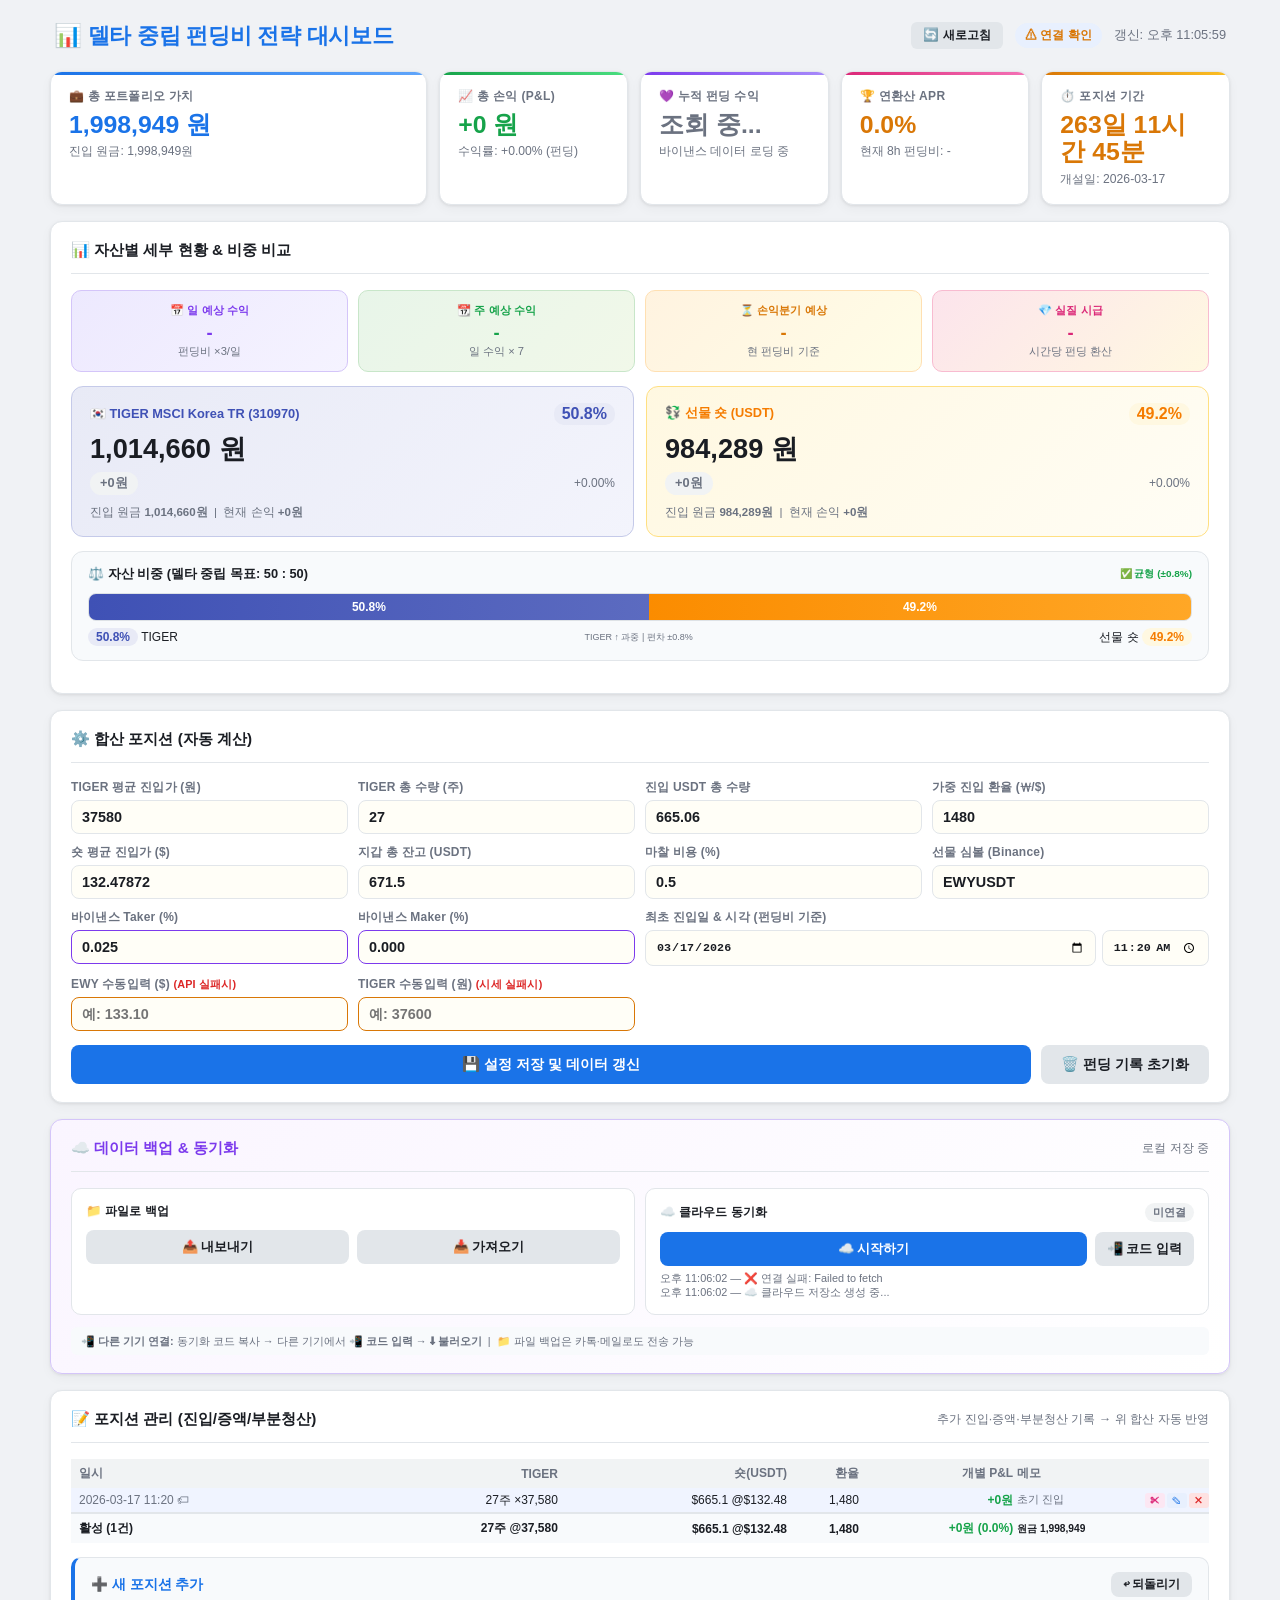
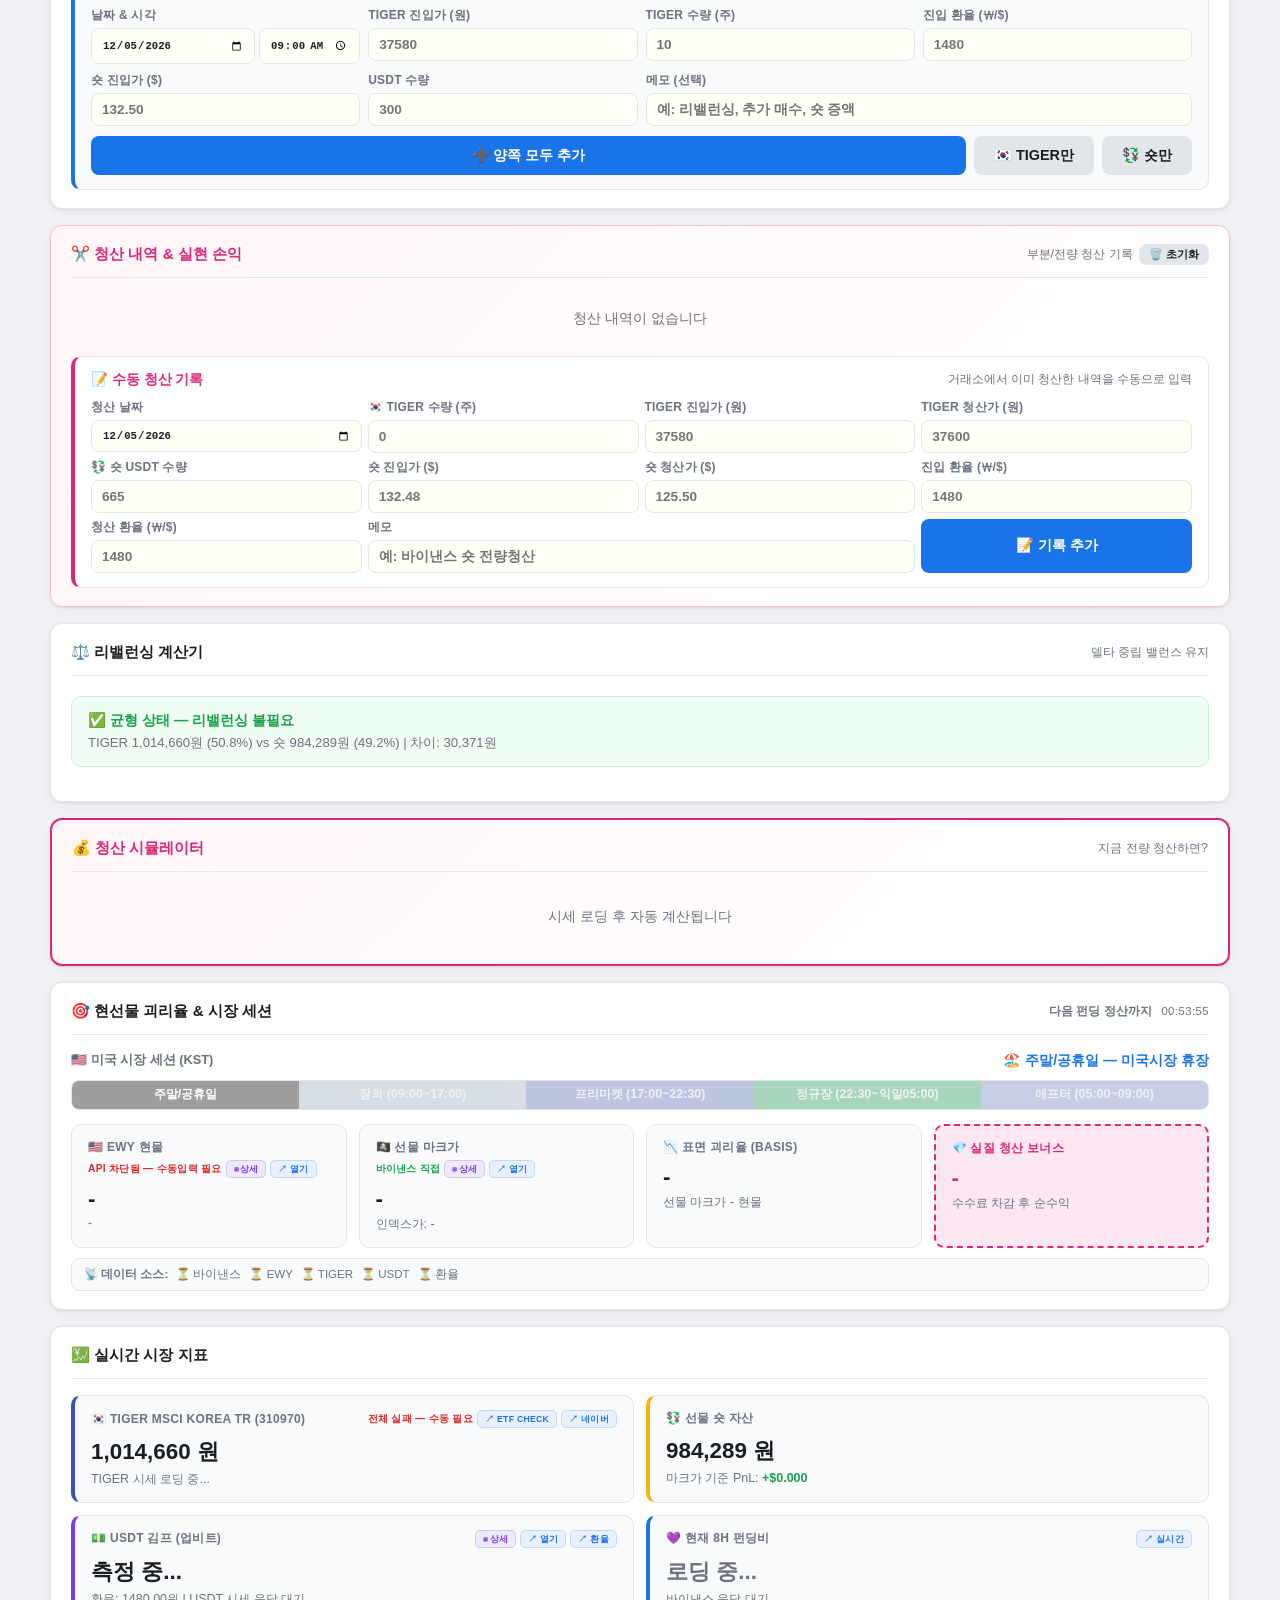
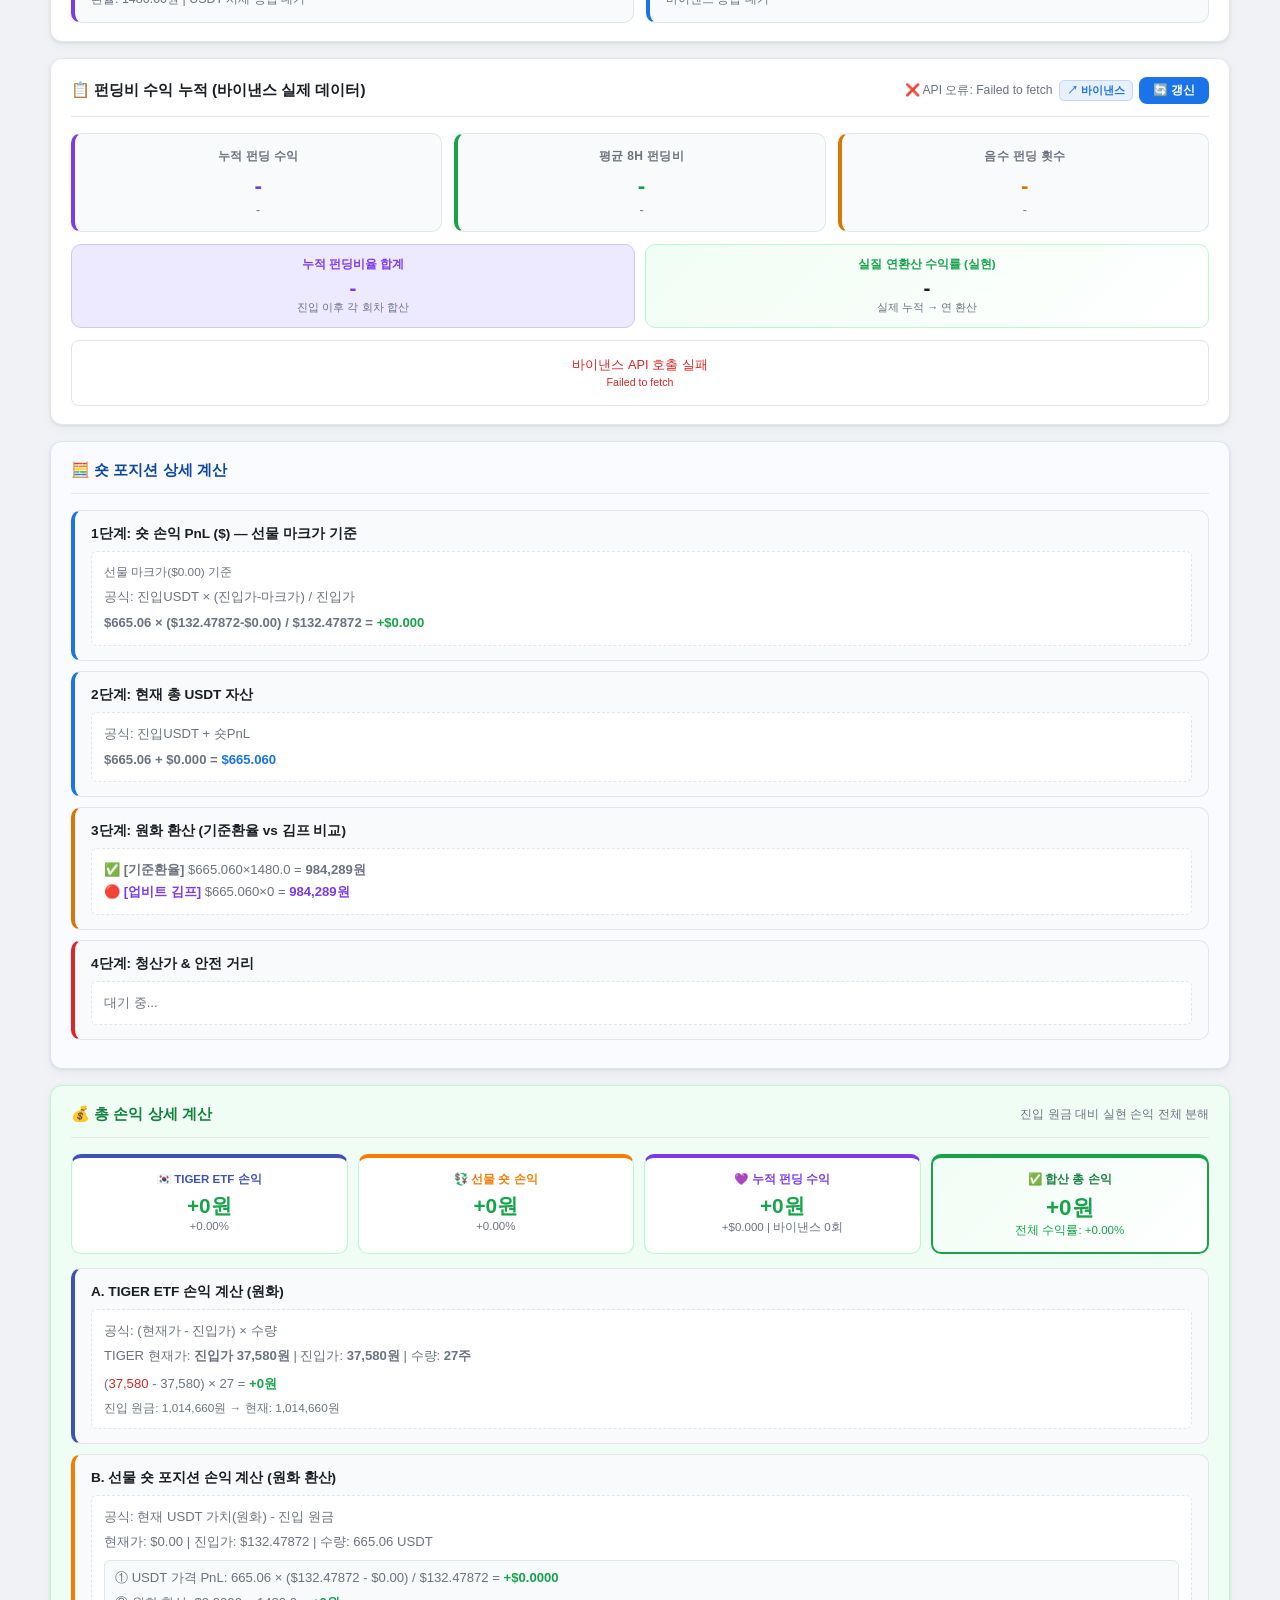
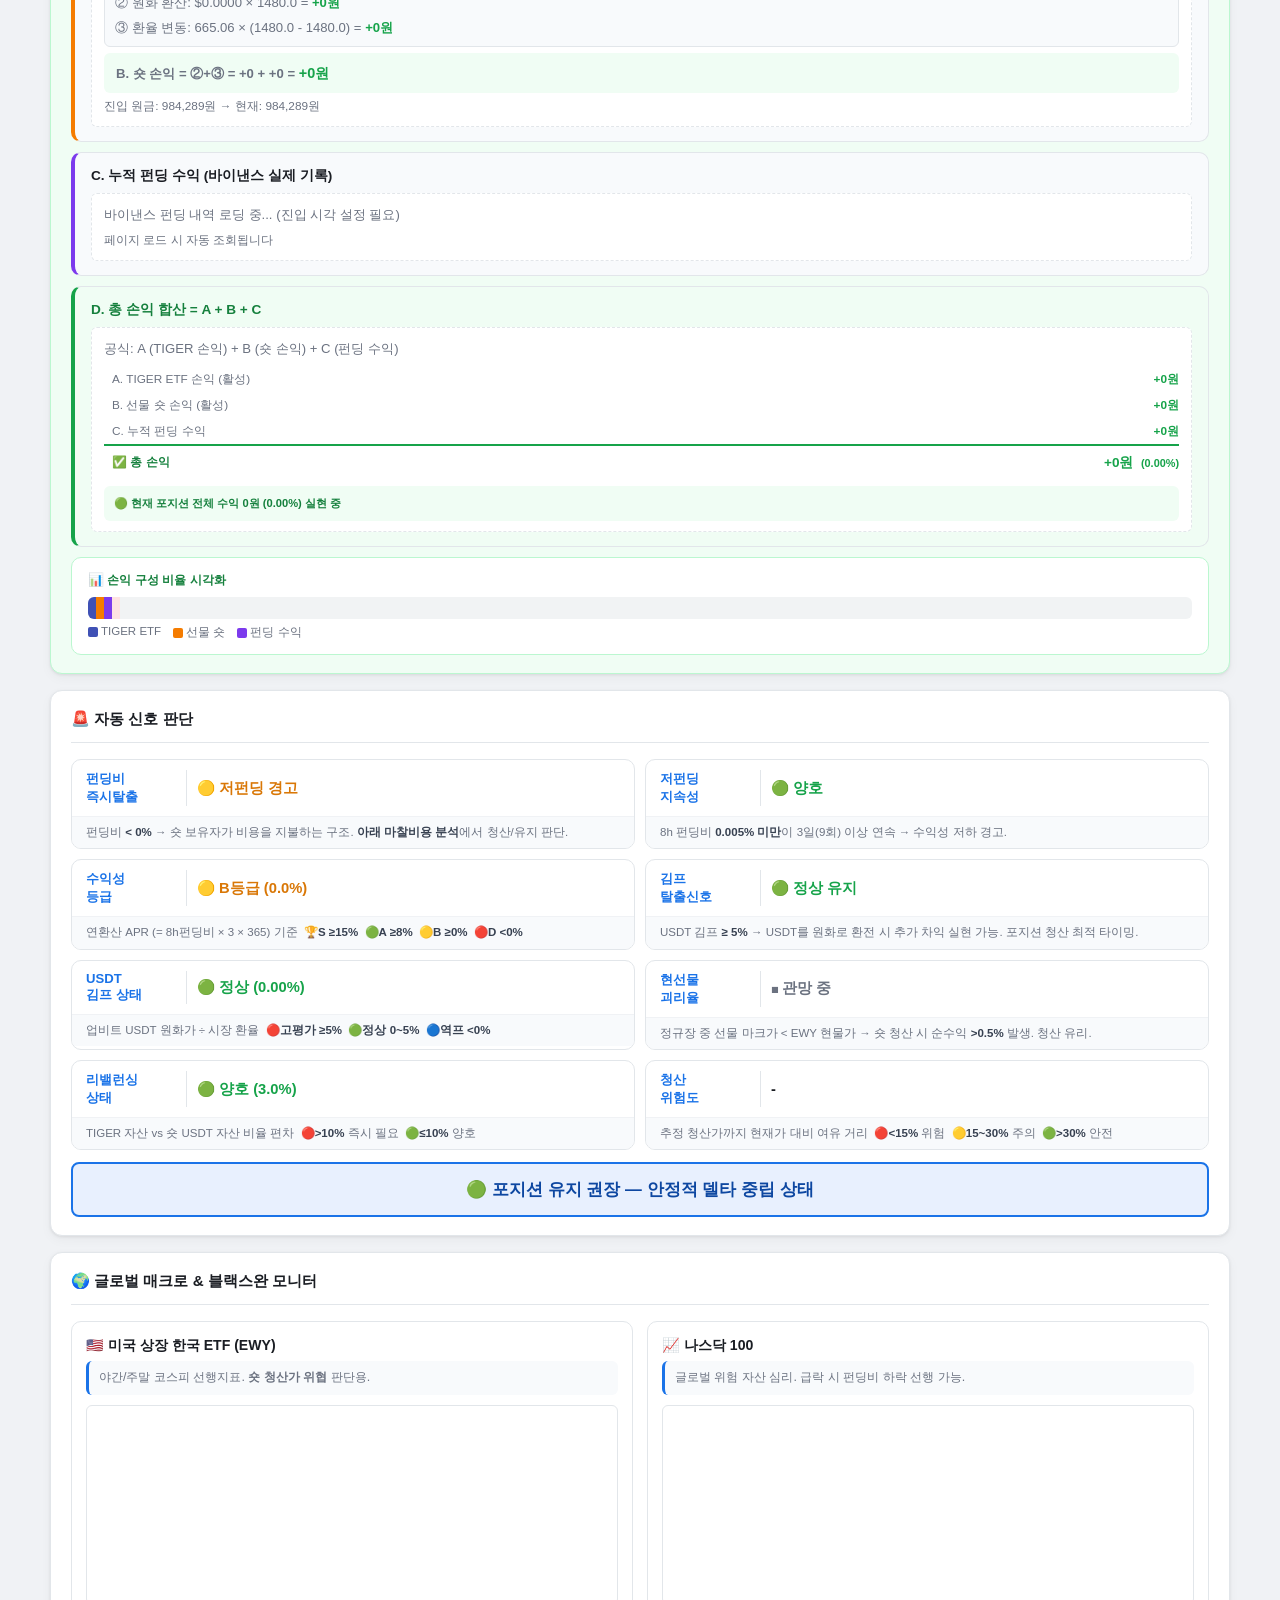
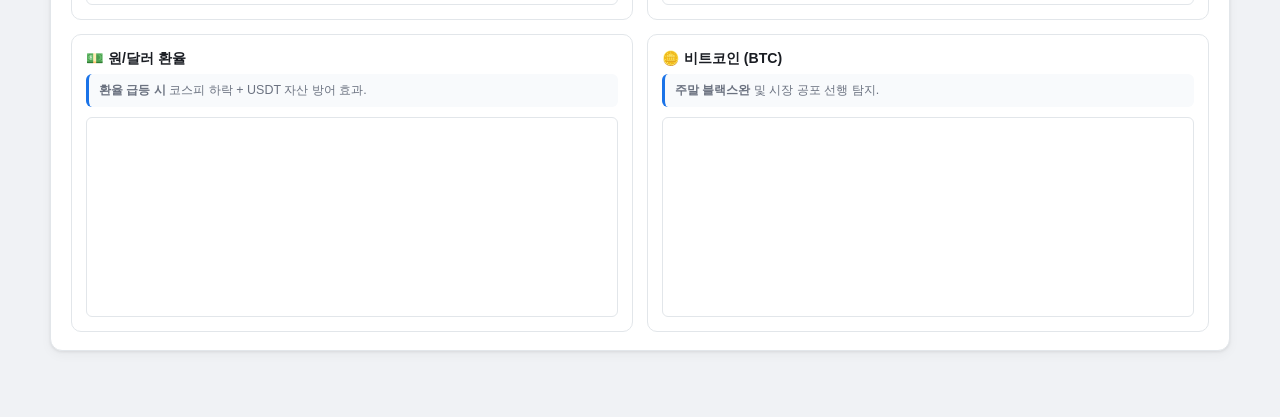
==== delta_dashboard_v38_5.html @ 164d88f0 "Add files via upload" ====
<!DOCTYPE html>
<html lang="ko">
<head>
    <meta charset="UTF-8">
    <meta name="viewport" content="width=device-width, initial-scale=1.0">
    <title>델타 중립 펀딩비 전략 대시보드 v38</title>
    <style>
        :root {
            --bg: #f0f2f5;
            --card: #ffffff;
            --border: #e2e6ea;
            --text: #1a1d23;
            --sub: #6b7280;
            --blue: #1a73e8;
            --blue-light: #e8f0fe;
            --green: #16a34a;
            --green-light: #dcfce7;
            --red: #dc2626;
            --red-light: #fee2e2;
            --amber: #d97706;
            --amber-light: #fef3c7;
            --purple: #7c3aed;
            --purple-light: #ede9fe;
            --pink: #db2777;
            --pink-light: #fce7f3;
            --shadow: 0 1px 3px rgba(0,0,0,0.08), 0 4px 12px rgba(0,0,0,0.04);
            --radius: 12px;
        }
        * { box-sizing: border-box; margin: 0; padding: 0; }
        body { font-family: 'Malgun Gothic','Apple SD Gothic Neo',-apple-system,sans-serif; background:var(--bg); color:var(--text); min-height:100vh; padding:20px; }
        .container { max-width:1180px; margin:0 auto; }

        .header { display:flex; align-items:center; justify-content:space-between; margin-bottom:20px; padding:0 4px; }
        .header h1 { font-size:1.4em; font-weight:800; color:var(--blue); letter-spacing:-0.3px; }
        .header-meta { display:flex; align-items:center; gap:12px; }
        .badge { font-size:0.78em; font-weight:700; padding:4px 10px; border-radius:20px; background:var(--blue-light); color:var(--blue); }
        .badge.live { background:var(--green-light); color:var(--green); animation:pulse 2s infinite; }
        @keyframes pulse { 0%,100%{opacity:1}50%{opacity:0.6} }
        #last_update { font-size:0.8em; color:var(--sub); }

        .section { background:var(--card); border-radius:var(--radius); box-shadow:var(--shadow); border:1px solid var(--border); padding:18px 20px; margin-bottom:16px; }
        .section-title { font-size:0.95em; font-weight:700; color:var(--text); border-bottom:1px solid var(--border); padding-bottom:12px; margin-bottom:16px; display:flex; justify-content:space-between; align-items:center; }
        .section-title span { color:var(--sub); font-weight:400; font-size:0.9em; }

        .g2 { display:grid; grid-template-columns:1fr 1fr; gap:12px; }
        .g3 { display:grid; grid-template-columns:1fr 1fr 1fr; gap:12px; }
        .g4 { display:grid; grid-template-columns:repeat(4,1fr); gap:12px; }

        /* 포트폴리오 요약 */
        .summary-bar { display:grid; grid-template-columns:2fr 1fr 1fr 1fr 1fr; gap:12px; margin-bottom:16px; }
        .sum-card { background:var(--card); border:1px solid var(--border); border-radius:var(--radius); padding:16px 18px; box-shadow:var(--shadow); position:relative; overflow:hidden; }
        .sum-card::before { content:''; position:absolute; top:0; left:0; right:0; height:3px; }
        .sum-card.total::before { background:linear-gradient(90deg,var(--blue),#60a5fa); }
        .sum-card.pnl-pos::before { background:linear-gradient(90deg,var(--green),#4ade80); }
        .sum-card.pnl-neg::before { background:linear-gradient(90deg,var(--red),#f87171); }
        .sum-card.fund::before { background:linear-gradient(90deg,var(--purple),#a78bfa); }
        .sum-card.apr::before { background:linear-gradient(90deg,var(--pink),#f472b6); }
        .sum-card.dur::before { background:linear-gradient(90deg,var(--amber),#fbbf24); }
        .sum-label { font-size:0.75em; color:var(--sub); font-weight:600; margin-bottom:6px; text-transform:uppercase; letter-spacing:0.3px; }
        .sum-value { font-size:1.55em; font-weight:800; line-height:1.1; }
        .sum-sub { font-size:0.76em; color:var(--sub); margin-top:5px; }

        /* 자산 비교 섹션 */
        .asset-compare-grid { display:grid; grid-template-columns:1fr 1fr; gap:12px; margin-bottom:14px; }
        .asset-card {
            border-radius:12px; padding:16px 18px; border:1px solid var(--border);
            display:flex; flex-direction:column; gap:10px;
        }
        .asset-card.tiger { background:linear-gradient(135deg,#e8eaf6 0%,#f3f4fc 100%); border-color:#c5cae9; }
        .asset-card.short { background:linear-gradient(135deg,#fff8e1 0%,#fffdf5 100%); border-color:#ffe082; }
        .asset-card-header { display:flex; align-items:center; justify-content:space-between; }
        .asset-card-title { font-size:0.8em; font-weight:800; }
        .asset-card-title.tiger { color:#3f51b5; }
        .asset-card-title.short { color:#f57c00; }
        .asset-card-value { font-size:1.7em; font-weight:900; color:var(--text); line-height:1; }
        .asset-pnl-row { display:flex; align-items:center; justify-content:space-between; gap:8px; }
        .asset-pnl-chip {
            font-size:0.8em; font-weight:700; padding:3px 10px; border-radius:20px; white-space:nowrap;
        }
        .asset-pnl-chip.pos { background:var(--green-light); color:var(--green); }
        .asset-pnl-chip.neg { background:var(--red-light);   color:var(--red); }
        .asset-pnl-chip.neu { background:#f1f3f4; color:var(--sub); }
        .asset-entry-row { font-size:0.72em; color:var(--sub); }
        .asset-entry-row span { font-weight:600; color:#6b7280; }

        /* 비중 바 */
        .weight-bar-wrap { margin-bottom:14px; background:#f8fafc; border-radius:12px; padding:14px 16px; border:1px solid var(--border); }
        .weight-bar-title { font-size:0.8em; font-weight:700; color:var(--text); margin-bottom:10px; display:flex; justify-content:space-between; align-items:center; }
        .weight-bar {
            height:28px; border-radius:8px; overflow:hidden; display:flex;
            background:#e9ecef; border:1px solid #dee2e6; margin-bottom:8px;
        }
        .weight-bar-tiger {
            background:linear-gradient(90deg,#3f51b5,#5c6bc0);
            display:flex; align-items:center; justify-content:center;
            font-size:0.75em; font-weight:800; color:#fff;
            transition:width 0.7s cubic-bezier(.4,0,.2,1);
            min-width:0; overflow:hidden; white-space:nowrap; padding:0 6px;
        }
        .weight-bar-short {
            background:linear-gradient(90deg,#fb8c00,#ffa726);
            display:flex; align-items:center; justify-content:center;
            font-size:0.75em; font-weight:800; color:#fff;
            transition:width 0.7s cubic-bezier(.4,0,.2,1);
            min-width:0; overflow:hidden; white-space:nowrap; padding:0 6px;
        }
        .weight-info-row { display:flex; justify-content:space-between; align-items:center; font-size:0.75em; }
        .weight-chip { font-weight:700; padding:2px 8px; border-radius:10px; }
        .weight-chip.tiger { background:#e8eaf6; color:#3f51b5; }
        .weight-chip.short { background:#fff8e1; color:#f57c00; }
        .weight-status { font-size:0.78em; font-weight:700; }
        @media(max-width:900px){ .asset-compare-grid{grid-template-columns:1fr;} }

        /* 입력 */
        .input-grid { display:grid; grid-template-columns:repeat(4,1fr); gap:10px; }
        .ig { display:flex; flex-direction:column; gap:4px; }
        .ig label { font-size:0.75em; color:var(--sub); font-weight:600; letter-spacing:0.2px; }
        .ig input { padding:8px 10px; border:1.5px solid var(--border); border-radius:8px; font-size:0.9em; font-weight:600; background:#fffef7; transition:border-color 0.15s; color:var(--text); }
        .ig input:focus { outline:none; border-color:var(--blue); background:#fff; }
        .btn-row { grid-column:span 4; display:flex; gap:10px; margin-top:4px; }
        .btn { padding:10px 20px; border:none; border-radius:8px; font-size:0.9em; font-weight:700; cursor:pointer; transition:0.15s; display:flex; align-items:center; gap:6px; }
        .btn-primary { background:var(--blue); color:#fff; flex:1; justify-content:center; }
        .btn-primary:hover { background:#1557b0; }
        .btn-secondary { background:var(--border); color:var(--text); }
        .btn-secondary:hover { background:#d1d5db; }

        /* 데이터 카드 */
        .data-card { background:#f8fafc; border:1px solid var(--border); border-radius:10px; padding:14px 16px; }
        .dc-label { font-size:0.75em; color:var(--sub); font-weight:700; text-transform:uppercase; letter-spacing:0.3px; display:flex; align-items:center; justify-content:space-between; margin-bottom:8px; }
        .dc-value { font-size:1.4em; font-weight:800; color:var(--text); }
        .dc-sub { font-size:0.78em; color:var(--sub); margin-top:4px; }
        .api-ok { font-size:0.85em; color:var(--green); font-weight:600; }
        .api-err { font-size:0.85em; color:var(--red); font-weight:600; }

        /* 세션바 */
        .session-bar { display:flex; height:30px; border-radius:8px; overflow:hidden; background:#e9ecef; border:1px solid var(--border); margin-bottom:14px; }
        .sb { flex:1; display:flex; justify-content:center; align-items:center; font-size:0.78em; font-weight:700; color:#fff; opacity:0.3; transition:0.3s; }
        .sb.active { opacity:1; }
        .sb.closed { background:#9e9e9e; }   /* 주말/공휴일 */
        .sb.offhours { background:#b0bec5; }  /* 장외 (평일 09~17시) */
        .sb.pre { background:#5c6bc0; }        /* 프리마켓 */
        .sb.reg { background:#16a34a; }        /* 정규장 */
        .sb.after { background:#7986cb; }      /* 애프터 */

        /* 계산 패널 */
        .calc-panel { background:#f8fafc; border:1px solid var(--border); border-radius:10px; padding:14px 16px; margin-bottom:10px; border-left:4px solid var(--blue); }
        .calc-panel.warn { border-left-color:var(--amber); }
        .calc-panel.danger { border-left-color:var(--red); }
        .calc-title { font-size:0.85em; font-weight:700; color:var(--text); margin-bottom:8px; }
        .calc-body { font-size:0.82em; color:var(--sub); background:#fff; padding:10px 12px; border-radius:6px; border:1px dashed var(--border); line-height:1.7; }

        /* 펀딩 로그 */
        .fund-log-wrap { max-height:160px; overflow-y:auto; }
        .fund-log-item { display:flex; justify-content:space-between; align-items:center; padding:7px 12px; border-bottom:1px solid #f1f3f4; font-size:0.82em; }
        .fund-log-item:last-child { border-bottom:none; }
        .fund-log-item .time { color:var(--sub); }

        /* 카운트다운 */
        .countdown { display:flex; align-items:center; gap:6px; font-size:0.82em; color:var(--sub); }
        .cd-time { font-size:1em; font-weight:800; color:var(--purple); font-variant-numeric:tabular-nums; letter-spacing:0.5px; }

        /* 신호 판단 카드 */
        .signal-grid { display:grid; grid-template-columns:repeat(2,1fr); gap:10px; }
        .sig-card {
            border:1px solid var(--border); border-radius:10px;
            background:#fff; overflow:hidden;
            display:flex; flex-direction:column;
        }
        .sig-card-top {
            display:flex; align-items:center;
            padding:10px 14px; gap:10px;
            border-bottom:1px solid #f0f2f5;
        }
        .sig-name {
            font-size:0.82em; font-weight:800; color:var(--blue);
            min-width:90px; max-width:90px;
        }
        .sig-divider {
            width:1px; background:var(--border); align-self:stretch; flex-shrink:0;
        }
        .sig-value {
            font-size:0.92em; font-weight:800; flex:1; color:var(--text);
        }
        .sig-card-desc {
            padding:7px 14px;
            font-size:0.72em; color:#6b7280; line-height:1.5;
            background:#f8fafc;
        }
        .sig-card-desc strong { color:#374151; }
        /* 기존 sig-item 유지 (하위 호환) */
        .sig-item { display:flex; align-items:center; border:1px solid var(--border); border-radius:8px; background:#fff; overflow:hidden; }
        .sig-label { font-size:0.78em; font-weight:700; color:var(--blue); width:120px; min-width:120px; padding:10px; background:var(--blue-light); border-right:1px solid var(--border); text-align:center; }
        .sig-label-v2 { min-width:130px; max-width:130px; padding:10px 12px; background:var(--blue-light); border-right:1px solid var(--border); display:flex; flex-direction:column; justify-content:center; gap:4px; }
        .sig-desc { font-size:0.68em; color:#4b5563; line-height:1.4; }
        .signal-box { text-align:center; padding:14px; border-radius:8px; font-size:1.05em; font-weight:800; margin-top:12px; border:2px solid transparent; }
        @media(max-width:900px){ .signal-grid{grid-template-columns:1fr;} }

        /* TV */
        .tv-grid { display:grid; grid-template-columns:repeat(2,1fr); gap:14px; }
        .tv-card { background:var(--card); border:1px solid var(--border); padding:14px; border-radius:10px; }
        .tv-card-title { font-size:0.88em; font-weight:700; margin-bottom:6px; }
        .tv-card-desc { font-size:0.78em; color:var(--sub); margin-bottom:10px; padding:8px 10px; background:#f8fafc; border-radius:6px; border-left:3px solid var(--blue); line-height:1.4; }
        .tv-wrap { height:200px; border-radius:6px; overflow:hidden; border:1px solid var(--border); }

        .fix-badge { font-size:0.7em; background:var(--amber-light); color:var(--amber); padding:2px 6px; border-radius:4px; font-weight:700; margin-left:6px; }
        .new-badge { font-size:0.7em; background:var(--green-light); color:var(--green); padding:2px 6px; border-radius:4px; font-weight:700; margin-left:6px; }

        /* 외부 링크 버튼 */
        .ext-link {
            display:inline-flex; align-items:center; gap:3px;
            font-size:0.72em; font-weight:700; padding:2px 7px;
            border-radius:5px; text-decoration:none; cursor:pointer;
            transition:all 0.15s; border:1px solid transparent;
            vertical-align:middle; line-height:1.4;
        }
        .ext-link.newtab {
            background:var(--blue-light); color:var(--blue); border-color:#c2d8fa;
        }
        .ext-link.newtab:hover { background:var(--blue); color:#fff; }
        .ext-link.popup {
            background:var(--purple-light); color:var(--purple); border-color:#d4c5f9;
        }
        .ext-link.popup:hover { background:var(--purple); color:#fff; }

        /* 팝업 모달 오버레이 */
        .modal-overlay {
            display:none; position:fixed; inset:0; z-index:9999;
            background:rgba(0,0,0,0.55); backdrop-filter:blur(3px);
            justify-content:center; align-items:center;
        }
        .modal-overlay.open { display:flex; }
        .modal-box {
            background:var(--card); border-radius:16px;
            box-shadow:0 20px 60px rgba(0,0,0,0.3);
            width:92vw; max-width:1100px; height:82vh;
            display:flex; flex-direction:column; overflow:hidden;
            animation:modalIn 0.2s ease;
        }
        @keyframes modalIn { from{opacity:0;transform:scale(0.95)} to{opacity:1;transform:scale(1)} }
        .modal-header {
            display:flex; align-items:center; justify-content:space-between;
            padding:14px 18px; border-bottom:1px solid var(--border);
            background:#f8fafc;
        }
        .modal-title { font-size:0.95em; font-weight:700; color:var(--text); display:flex; align-items:center; gap:8px; }
        .modal-actions { display:flex; gap:8px; align-items:center; }
        .modal-open-btn {
            font-size:0.8em; font-weight:700; padding:5px 12px;
            border-radius:7px; background:var(--blue); color:#fff;
            border:none; cursor:pointer; text-decoration:none;
            display:inline-flex; align-items:center; gap:4px;
        }
        .modal-open-btn:hover { background:#1557b0; }
        .modal-close {
            width:30px; height:30px; border-radius:8px;
            background:var(--red-light); color:var(--red);
            border:none; cursor:pointer; font-size:1.1em; font-weight:700;
            display:flex; align-items:center; justify-content:center;
        }
        .modal-close:hover { background:var(--red); color:#fff; }
        .modal-iframe { flex:1; border:none; width:100%; }
        .modal-fallback {
            flex:1; display:flex; flex-direction:column;
            align-items:center; justify-content:center; gap:14px;
            background:#f8fafc; padding:30px; text-align:center;
        }
        .modal-fallback p { color:var(--sub); font-size:0.9em; }

        @media(max-width:900px){
            .summary-bar{grid-template-columns:repeat(2,1fr);}
            .g4{grid-template-columns:repeat(2,1fr);}
            .input-grid{grid-template-columns:repeat(2,1fr);}
            .btn-row{grid-column:span 2;}
            .tv-grid{grid-template-columns:1fr;}
        }
    </style>
</head>
<body>
<div class="container">

    <div class="header">
        <h1>📊 델타 중립 펀딩비 전략 대시보드</h1>
        <div class="header-meta">
            <button class="btn btn-secondary" onclick="fetchData();fetchFundingHistory();" style="padding:5px 12px;font-size:0.78em;border-radius:6px;">🔄 새로고침</button>
            <span id="live_badge" class="badge">대기 중</span>
            <span id="last_update">-</span>
        </div>
    </div>

    <!-- 포트폴리오 총 요약 -->
    <div class="summary-bar">
        <div class="sum-card total">
            <div class="sum-label">💼 총 포트폴리오 가치</div>
            <div class="sum-value" id="sv_total" style="color:var(--blue)">-</div>
            <div class="sum-sub" id="ss_total">진입 원금 대비 계산 중...</div>
        </div>
        <div class="sum-card" id="sc_pnl">
            <div class="sum-label">📈 총 손익 (P&L)</div>
            <div class="sum-value" id="sv_pnl">-</div>
            <div class="sum-sub" id="ss_pnl">진입가 대비</div>
        </div>
        <div class="sum-card fund">
            <div class="sum-label">💜 누적 펀딩 수익</div>
            <div class="sum-value" id="sv_fund_cum" style="color:var(--purple)">-</div>
            <div class="sum-sub" id="ss_fund_cum">이번 포지션 합계</div>
        </div>
        <div class="sum-card apr">
            <div class="sum-label">🏆 연환산 APR</div>
            <div class="sum-value" id="sv_apr">-</div>
            <div class="sum-sub" id="ss_apr">현재 8h 펀딩비: -</div>
        </div>
        <div class="sum-card dur">
            <div class="sum-label">⏱️ 포지션 기간</div>
            <div class="sum-value" id="sv_dur" style="color:var(--amber)">-</div>
            <div class="sum-sub" id="ss_dur">개설일 기준</div>
        </div>
    </div>

    <!-- 자산별 세부 현황 + 비중 비교 -->
    <div class="section" style="margin-bottom:16px;">
        <div class="section-title">📊 자산별 세부 현황 &amp; 비중 비교</div>

        <!-- 투자자 핵심 지표 -->
        <div style="display:grid;grid-template-columns:repeat(4,1fr);gap:10px;margin-bottom:14px;">
            <div style="background:linear-gradient(135deg,#ede9fe,#f5f3ff);border-radius:10px;padding:12px 14px;border:1px solid #d4c5f9;text-align:center;">
                <div style="font-size:0.7em;font-weight:700;color:var(--purple);margin-bottom:4px;">📅 일 예상 수익</div>
                <div style="font-size:1.15em;font-weight:800;color:var(--purple);" id="iv_daily">-</div>
                <div style="font-size:0.7em;color:var(--sub);" id="iv_daily_sub">펀딩비 ×3/일</div>
            </div>
            <div style="background:linear-gradient(135deg,#e8f5e9,#f1f8e9);border-radius:10px;padding:12px 14px;border:1px solid #c8e6c9;text-align:center;">
                <div style="font-size:0.7em;font-weight:700;color:var(--green);margin-bottom:4px;">📆 주 예상 수익</div>
                <div style="font-size:1.15em;font-weight:800;color:var(--green);" id="iv_weekly">-</div>
                <div style="font-size:0.7em;color:var(--sub);" id="iv_weekly_sub">일 수익 × 7</div>
            </div>
            <div style="background:linear-gradient(135deg,#fff3e0,#fffde7);border-radius:10px;padding:12px 14px;border:1px solid #ffe0b2;text-align:center;">
                <div style="font-size:0.7em;font-weight:700;color:var(--amber);margin-bottom:4px;">⏳ 손익분기 예상</div>
                <div style="font-size:1.15em;font-weight:800;color:var(--amber);" id="iv_breakeven">-</div>
                <div style="font-size:0.7em;color:var(--sub);" id="iv_breakeven_sub">현 펀딩비 기준</div>
            </div>
            <div style="background:linear-gradient(135deg,#fce4ec,#fff8e1);border-radius:10px;padding:12px 14px;border:1px solid #f8bbd0;text-align:center;">
                <div style="font-size:0.7em;font-weight:700;color:var(--pink);margin-bottom:4px;">💎 실질 시급</div>
                <div style="font-size:1.15em;font-weight:800;color:var(--pink);" id="iv_hourly">-</div>
                <div style="font-size:0.7em;color:var(--sub);">시간당 펀딩 환산</div>
            </div>
        </div>

        <!-- 두 자산 카드 -->
        <div class="asset-compare-grid">
            <!-- TIGER ETF -->
            <div class="asset-card tiger">
                <div class="asset-card-header">
                    <span class="asset-card-title tiger">🇰🇷 TIGER MSCI Korea TR (310970)</span>
                    <span id="ac_tiger_weight_chip" class="weight-chip tiger">-</span>
                </div>
                <div class="asset-card-value" id="ac_tiger_value">-</div>
                <div class="asset-pnl-row">
                    <span class="asset-pnl-chip neu" id="ac_tiger_pnl_chip">-</span>
                    <span style="font-size:0.75em;color:var(--sub);" id="ac_tiger_pnl_pct">-</span>
                </div>
                <div class="asset-entry-row">진입 원금 <span id="ac_tiger_entry">-</span> &nbsp;|&nbsp; 현재 손익 <span id="ac_tiger_pnl_abs">-</span></div>
            </div>
            <!-- 선물 숏 -->
            <div class="asset-card short">
                <div class="asset-card-header">
                    <span class="asset-card-title short">💱 선물 숏 (USDT)</span>
                    <span id="ac_short_weight_chip" class="weight-chip short">-</span>
                </div>
                <div class="asset-card-value" id="ac_short_value">-</div>
                <div class="asset-pnl-row">
                    <span class="asset-pnl-chip neu" id="ac_short_pnl_chip">-</span>
                    <span style="font-size:0.75em;color:var(--sub);" id="ac_short_pnl_pct">-</span>
                </div>
                <div class="asset-entry-row">진입 원금 <span id="ac_short_entry">-</span> &nbsp;|&nbsp; 현재 손익 <span id="ac_short_pnl_abs">-</span></div>
            </div>
        </div>

        <!-- 비중 바 -->
        <div class="weight-bar-wrap">
            <div class="weight-bar-title">
                <span>⚖️ 자산 비중 (델타 중립 목표: 50 : 50)</span>
                <span class="weight-status" id="wt_status">-</span>
            </div>
            <div class="weight-bar">
                <div class="weight-bar-tiger" id="wt_tiger_bar" style="width:50%">50%</div>
                <div class="weight-bar-short" id="wt_short_bar" style="width:50%">50%</div>
            </div>
            <div class="weight-info-row">
                <span><span class="weight-chip tiger" id="wt_tiger_chip">-</span> TIGER</span>
                <span style="font-size:0.75em;color:var(--sub);" id="wt_diff_label">편차 계산 중...</span>
                <span>선물 숏 <span class="weight-chip short" id="wt_short_chip">-</span></span>
            </div>
        </div>
    </div>

    <!-- 설정 -->
    <div class="section">
        <div class="section-title">
            ⚙️ 합산 포지션 (자동 계산)
            <span id="loading_badge" style="display:none; color:var(--amber); font-weight:700; font-size:0.85em;">⏳ 동기화 중...</span>
        </div>
        <div class="input-grid">
            <div class="ig"><label>TIGER 평균 진입가 (원)</label><input type="number" id="i_etf_p" value="37580"></div>
            <div class="ig"><label>TIGER 총 수량 (주)</label><input type="number" id="i_etf_q" value="27"></div>
            <div class="ig"><label>진입 USDT 총 수량</label><input type="number" id="i_usdt_q" value="665.06" step="0.01"></div>
            <div class="ig"><label>가중 진입 환율 (₩/$)</label><input type="number" id="i_fx" value="1480"></div>
            <div class="ig"><label>숏 평균 진입가 ($)</label><input type="number" id="i_short_p" value="132.47872" step="0.01"></div>
            <div class="ig"><label>지갑 총 잔고 (USDT)</label><input type="number" id="i_margin" value="671.5" step="0.01"></div>
            <div class="ig"><label>마찰 비용 (%)</label><input type="number" id="i_fee" value="0.5" step="0.01"></div>
            <div class="ig"><label>선물 심볼 (Binance)</label><input type="text" id="i_sym" value="EWYUSDT"></div>
            <div class="ig"><label>바이낸스 Taker (%)</label><input type="number" id="i_taker_fee" value="0.025" step="0.001" style="border-color:var(--purple);"></div>
            <div class="ig"><label>바이낸스 Maker (%)</label><input type="number" id="i_maker_fee" value="0.000" step="0.001" style="border-color:var(--purple);"></div>
            <div class="ig" style="grid-column:span 2;"><label>최초 진입일 &amp; 시각 (펀딩비 기준)</label><div style="display:flex;gap:6px;"><input type="date" id="i_open_date" value="2026-03-17" style="flex:1;"><input type="time" id="i_open_time" value="11:20" style="flex:0 0 90px;"></div></div>
            <div class="ig"><label>EWY 수동입력 ($) <span style="color:var(--red);font-size:0.9em;" id="ewy_manual_hint">(API 실패시)</span></label><input type="number" id="i_ewy_manual" placeholder="예: 133.10" step="0.01" style="border-color:var(--amber);"></div>
            <div class="ig"><label>TIGER 수동입력 (원) <span style="color:var(--red);font-size:0.9em;">(시세 실패시)</span></label><input type="number" id="i_tiger_manual" placeholder="예: 37600" step="1" style="border-color:var(--amber);"></div>
            <div class="btn-row">
                <button class="btn btn-primary" onclick="saveAndFetch()">💾 설정 저장 및 데이터 갱신</button>
                <button class="btn btn-secondary" onclick="resetFundingLog()">🗑️ 펀딩 기록 초기화</button>
            </div>
        </div>
    </div>

    <!-- ★ 데이터 동기화 -->
    <div class="section" style="border:1px solid #d4c5f9;background:linear-gradient(135deg,#faf5ff,#fff);">
        <div class="section-title" style="color:var(--purple);">
            ☁️ 데이터 백업 &amp; 동기화
            <span id="sync_status" style="font-size:0.82em;color:var(--sub);font-weight:400;">-</span>
        </div>

        <div style="display:grid;grid-template-columns:1fr 1fr;gap:10px;margin-bottom:12px;">
            <!-- 파일 백업 -->
            <div style="background:#fff;border-radius:10px;padding:14px;border:1px solid var(--border);">
                <div style="font-size:0.78em;font-weight:700;color:var(--text);margin-bottom:10px;">📁 파일로 백업</div>
                <div style="display:flex;gap:8px;">
                    <button class="btn btn-secondary" onclick="exportAllData()" style="flex:1;justify-content:center;padding:8px;font-size:0.82em;">📤 내보내기</button>
                    <label class="btn btn-secondary" style="flex:1;justify-content:center;padding:8px;font-size:0.82em;cursor:pointer;">📥 가져오기<input type="file" accept=".json" onchange="importAllData(event)" style="display:none;"></label>
                </div>
            </div>
            <!-- 클라우드 -->
            <div style="background:#fff;border-radius:10px;padding:14px;border:1px solid var(--border);" id="cloud_card">
                <div style="display:flex;justify-content:space-between;align-items:center;margin-bottom:10px;">
                    <span style="font-size:0.78em;font-weight:700;color:var(--text);">☁️ 클라우드 동기화</span>
                    <span id="cloud_badge" style="font-size:0.7em;font-weight:700;padding:2px 8px;border-radius:10px;background:#f1f3f4;color:var(--sub);">-</span>
                </div>
                <!-- 연결 전 -->
                <div id="cloud_not_connected" style="display:flex;gap:8px;">
                    <button class="btn btn-primary" onclick="cloudAutoInit()" style="flex:1;justify-content:center;padding:8px;font-size:0.82em;">☁️ 시작하기</button>
                    <button class="btn btn-secondary" onclick="cloudLinkOtherBin()" style="padding:8px 12px;font-size:0.82em;">📲 코드 입력</button>
                </div>
                <!-- 연결 후 -->
                <div id="cloud_connected" style="display:none;">
                    <div style="display:flex;align-items:center;gap:6px;margin-bottom:8px;padding:6px 10px;background:var(--green-light);border-radius:6px;border:1px solid #bbf7d0;">
                        <span style="font-size:0.75em;color:var(--sub);">동기화 코드:</span>
                        <span id="cloud_code_display" style="font-size:0.82em;font-weight:800;color:var(--text);font-family:monospace;letter-spacing:0.5px;">-</span>
                        <button onclick="copyBinId()" style="margin-left:auto;padding:2px 8px;font-size:0.7em;border:1px solid #bbf7d0;border-radius:4px;background:#fff;cursor:pointer;color:var(--green);font-weight:700;">복사</button>
                    </div>
                    <div style="display:flex;gap:6px;">
                        <button class="btn btn-primary" onclick="cloudPush()" style="flex:1;justify-content:center;padding:7px;font-size:0.82em;" id="btn_cloud_push">⬆ 저장</button>
                        <button class="btn btn-secondary" onclick="cloudPull()" style="flex:1;justify-content:center;padding:7px;font-size:0.82em;" id="btn_cloud_pull">⬇ 불러오기</button>
                    </div>
                </div>
                <div id="cloud_log" style="margin-top:6px;font-size:0.68em;color:var(--sub);max-height:40px;overflow-y:auto;"></div>
            </div>
        </div>
        <div style="font-size:0.68em;color:var(--sub);line-height:1.5;padding:6px 10px;background:#f8fafc;border-radius:6px;">
            📲 <strong>다른 기기 연결:</strong> 동기화 코드 복사 → 다른 기기에서 <strong>📲 코드 입력</strong> → <strong>⬇ 불러오기</strong> &nbsp;|&nbsp; 📁 파일 백업은 카톡·메일로도 전송 가능
        </div>
        <input type="hidden" id="i_cloud_bin" value="">
    </div>

    <!-- ★ 포지션 관리 (다중 진입) -->
    <div class="section">
        <div class="section-title">
            📝 포지션 관리 (진입/증액/부분청산)
            <span style="font-size:0.82em;color:var(--sub);font-weight:400;">추가 진입·증액·부분청산 기록 → 위 합산 자동 반영</span>
        </div>

        <!-- 포지션 목록 -->
        <div id="pos_list" style="margin-bottom:14px;">
            <div style="text-align:center;padding:16px;color:var(--sub);font-size:0.85em;">포지션을 추가해주세요</div>
        </div>

        <!-- 새 포지션 추가 폼 -->
        <div style="background:#f8fafc;border:1px solid var(--border);border-radius:10px;padding:14px 16px;border-left:4px solid var(--blue);">
            <div style="display:flex;justify-content:space-between;align-items:center;margin-bottom:10px;">
                <span style="font-size:0.85em;font-weight:700;color:var(--blue);">➕ 새 포지션 추가</span>
                <button class="btn btn-secondary" style="padding:4px 12px;font-size:0.78em;" id="btn_undo_pos" onclick="undoLastPosition()" disabled>↩ 되돌리기</button>
            </div>
            <div style="display:grid;grid-template-columns:repeat(4,1fr);gap:8px;">
                <div class="ig"><label>날짜 &amp; 시각</label><div style="display:flex;gap:4px;"><input type="date" id="np_date" style="font-size:0.82em;flex:1;"><input type="time" id="np_time" value="09:00" style="font-size:0.82em;flex:0 0 75px;"></div></div>
                <div class="ig"><label>TIGER 진입가 (원)</label><input type="number" id="np_etf_p" placeholder="37580" style="font-size:0.85em;"></div>
                <div class="ig"><label>TIGER 수량 (주)</label><input type="number" id="np_etf_q" placeholder="10" style="font-size:0.85em;"></div>
                <div class="ig"><label>진입 환율 (₩/$)</label><input type="number" id="np_fx" placeholder="1480" style="font-size:0.85em;"></div>
                <div class="ig"><label>숏 진입가 ($)</label><input type="number" id="np_short_p" placeholder="132.50" step="0.01" style="font-size:0.85em;"></div>
                <div class="ig"><label>USDT 수량</label><input type="number" id="np_usdt_q" placeholder="300" step="0.01" style="font-size:0.85em;"></div>
                <div class="ig" style="grid-column:span 2;"><label>메모 (선택)</label><input type="text" id="np_memo" placeholder="예: 리밸런싱, 추가 매수, 숏 증액" style="font-size:0.85em;"></div>
            </div>
            <div style="display:flex;gap:8px;margin-top:10px;">
                <button class="btn btn-primary" style="flex:1;" onclick="addPosition()">➕ 양쪽 모두 추가</button>
                <button class="btn btn-secondary" onclick="addPositionTigerOnly()">🇰🇷 TIGER만</button>
                <button class="btn btn-secondary" onclick="addPositionShortOnly()">💱 숏만</button>
            </div>
        </div>
    </div>

    <!-- ★ 청산 내역 (실현 손익 추적) -->
    <div class="section" style="border:1px solid #f8bbd0;background:linear-gradient(135deg,#fff5f7,#fff);">
        <div class="section-title" style="color:var(--pink);">
            ✂️ 청산 내역 &amp; 실현 손익
            <div style="display:flex;gap:6px;align-items:center;">
                <span style="font-size:0.82em;color:var(--sub);font-weight:400;">부분/전량 청산 기록</span>
                <button class="btn btn-secondary" style="padding:3px 10px;font-size:0.72em;" onclick="clearAllClosedTrades()">🗑️ 초기화</button>
            </div>
        </div>

        <!-- 청산 요약 -->
        <div id="closed_summary" style="display:none;gap:10px;margin-bottom:12px;">
            <div style="flex:1;background:#fff;border-radius:10px;padding:12px 14px;border:1px solid #f8bbd0;text-align:center;border-top:3px solid var(--pink);">
                <div style="font-size:0.7em;font-weight:700;color:var(--pink);margin-bottom:4px;">총 실현 손익</div>
                <div style="font-size:1.25em;font-weight:900;" id="cs_total">-</div>
                <div style="font-size:0.7em;color:var(--sub);" id="cs_count">-</div>
            </div>
            <div style="flex:1;background:#fff;border-radius:10px;padding:12px 14px;border:1px solid #c5cae9;text-align:center;">
                <div style="font-size:0.7em;font-weight:700;color:#3f51b5;margin-bottom:4px;">🇰🇷 TIGER 실현</div>
                <div style="font-size:1.1em;font-weight:800;" id="cs_tiger">-</div>
            </div>
            <div style="flex:1;background:#fff;border-radius:10px;padding:12px 14px;border:1px solid #ffe082;text-align:center;">
                <div style="font-size:0.7em;font-weight:700;color:#f57c00;margin-bottom:4px;">💱 숏 실현</div>
                <div style="font-size:1.1em;font-weight:800;" id="cs_short">-</div>
            </div>
        </div>

        <!-- 청산 내역 테이블 -->
        <div id="closed_trades_list" style="max-height:220px;overflow-y:auto;">
            <div style="text-align:center;padding:16px;color:var(--sub);font-size:0.85em;">청산 내역이 없습니다</div>
        </div>

        <!-- ★ 수동 청산 기록 폼 (거래소에서 직접 청산한 경우) -->
        <div style="margin-top:12px;background:#fff;border:1px solid var(--border);border-radius:10px;padding:14px 16px;border-left:4px solid var(--pink);">
            <div style="display:flex;justify-content:space-between;align-items:center;margin-bottom:10px;">
                <span style="font-size:0.85em;font-weight:700;color:var(--pink);">📝 수동 청산 기록</span>
                <span style="font-size:0.72em;color:var(--sub);">거래소에서 이미 청산한 내역을 수동으로 입력</span>
            </div>
            <div style="display:grid;grid-template-columns:repeat(4,1fr);gap:6px;">
                <div class="ig"><label>청산 날짜</label><input type="date" id="mc_date" style="font-size:0.82em;"></div>
                <div class="ig"><label>🇰🇷 TIGER 수량 (주)</label><input type="number" id="mc_etf_q" placeholder="0" style="font-size:0.85em;"></div>
                <div class="ig"><label>TIGER 진입가 (원)</label><input type="number" id="mc_etf_entry" placeholder="37580" style="font-size:0.85em;"></div>
                <div class="ig"><label>TIGER 청산가 (원)</label><input type="number" id="mc_etf_close" placeholder="37600" style="font-size:0.85em;"></div>
                <div class="ig"><label>💱 숏 USDT 수량</label><input type="number" id="mc_usdt_q" placeholder="665" step="0.01" style="font-size:0.85em;"></div>
                <div class="ig"><label>숏 진입가 ($)</label><input type="number" id="mc_short_entry" placeholder="132.48" step="0.01" style="font-size:0.85em;"></div>
                <div class="ig"><label>숏 청산가 ($)</label><input type="number" id="mc_short_close" placeholder="125.50" step="0.01" style="font-size:0.85em;"></div>
                <div class="ig"><label>진입 환율 (₩/$)</label><input type="number" id="mc_fx_entry" placeholder="1480" style="font-size:0.85em;"></div>
                <div class="ig"><label>청산 환율 (₩/$)</label><input type="number" id="mc_fx_close" placeholder="1480" style="font-size:0.85em;"></div>
                <div class="ig" style="grid-column:span 2;"><label>메모</label><input type="text" id="mc_memo" placeholder="예: 바이낸스 숏 전량청산" style="font-size:0.85em;"></div>
                <div class="ig" style="display:flex;align-items:flex-end;">
                    <button class="btn btn-primary" style="width:100%;padding:8px;" onclick="addManualCloseTrade()">📝 기록 추가</button>
                </div>
            </div>
        </div>
    </div>

    <!-- ★ 리밸런싱 계산기 -->
    <div class="section">
        <div class="section-title">
            ⚖️ 리밸런싱 계산기
            <span style="font-size:0.82em;color:var(--sub);font-weight:400;">델타 중립 밸런스 유지</span>
        </div>
        <div id="rebal_panel" style="padding:4px 0;">
            <div style="text-align:center;padding:16px;color:var(--sub);font-size:0.85em;">시세 로딩 후 자동 계산됩니다</div>
        </div>
    </div>

    <!-- ★ 청산 시뮬레이터 -->
    <div class="section" style="border:2px solid var(--pink);background:linear-gradient(135deg,#fff5f7,#fff);">
        <div class="section-title" style="color:var(--pink);">
            💰 청산 시뮬레이터
            <span style="font-size:0.82em;color:var(--sub);font-weight:400;">지금 전량 청산하면?</span>
        </div>
        <div id="liq_sim_panel" style="padding:4px 0;">
            <div style="text-align:center;padding:16px;color:var(--sub);font-size:0.85em;">시세 로딩 후 자동 계산됩니다</div>
        </div>
    </div>

    <!-- 괴리율 & 세션 -->
    <div class="section">
        <div class="section-title">
            🎯 현선물 괴리율 & 시장 세션
            <div class="countdown">
                다음 펀딩 정산까지&nbsp;<span class="cd-time" id="v_funding_countdown">--:--:--</span>
               
            </div>
        </div>
        <div style="display:flex;justify-content:space-between;align-items:center;margin-bottom:10px;">
            <span style="font-size:0.8em;font-weight:700;color:var(--sub);">🇺🇸 미국 시장 세션 (KST)</span>
            <span id="v_session_status" style="font-weight:700;color:var(--blue);font-size:0.88em;">-</span>
        </div>
        <div class="session-bar">
            <div id="sb_closed"   class="sb closed"  >주말/공휴일</div>
            <div id="sb_offhours" class="sb offhours" >장외 (09:00~17:00)</div>
            <div id="sb_pre"      class="sb pre"      >프리마켓 (17:00~22:30)</div>
            <div id="sb_reg"      class="sb reg"      >정규장 (22:30~익일05:00)</div>
            <div id="sb_after"    class="sb after"    >애프터 (05:00~09:00)</div>
        </div>
        <div class="g4">
            <div class="data-card" style="position:relative;">
                <div class="dc-label" style="flex-wrap:wrap;gap:4px;">🇺🇸 EWY 현물<span style="display:flex;align-items:center;gap:4px;"><span id="ewy_src" class="api-ok">야후파이낸스</span><button class="ext-link popup" onclick="openModal('modal_ewy')">⊞ 상세</button><a class="ext-link newtab" href="https://finance.yahoo.com/quote/EWY/" target="_blank" rel="noopener">&#8599; 열기</a></span></div>
                <div class="dc-value" id="v_ewy_price">-</div>
                <div class="dc-sub" id="v_ewy_detail">-</div>
                <!-- 시간외/정규 가격 병행 표시 -->
                <div id="ewy_extended_wrap" style="display:none;margin-top:8px;padding:7px 10px;background:#f0f4ff;border-radius:6px;border:1px solid #dde3f4;">
                    <div style="display:flex;justify-content:space-between;align-items:center;font-size:0.78em;">
                        <span style="color:var(--sub);font-weight:600;">정규장 종가</span>
                        <span style="font-weight:800;color:var(--text);" id="ewy_reg_price">-</span>
                    </div>
                    <div style="display:flex;justify-content:space-between;align-items:center;font-size:0.78em;margin-top:3px;">
                        <span style="font-weight:600;" id="ewy_ext_label">시간외</span>
                        <span style="display:flex;align-items:center;gap:6px;">
                            <span style="font-weight:800;" id="ewy_ext_price">-</span>
                            <span style="font-size:0.88em;font-weight:700;padding:1px 6px;border-radius:4px;" id="ewy_ext_change">-</span>
                        </span>
                    </div>
                    <div style="font-size:0.68em;color:var(--sub);margin-top:3px;text-align:right;" id="ewy_ext_time">-</div>
                </div>
            </div>
            <div class="data-card">
                <div class="dc-label" style="flex-wrap:wrap;gap:4px;">🏴‍☠️ 선물 마크가<span style="display:flex;align-items:center;gap:4px;"><span class="api-ok">바이낸스 직접</span><button class="ext-link popup" onclick="openModal('modal_binance')">⊞ 상세</button><a class="ext-link newtab" href="https://www.binance.com/en/futures/EWYUSDT" target="_blank" rel="noopener">&#8599; 열기</a></span></div>
                <div class="dc-value" id="v_mark_price">-</div>
                <div class="dc-sub" id="v_index_price">인덱스가: -</div>
            </div>
            <div class="data-card">
                <div class="dc-label">📉 표면 괴리율 (Basis)</div>
                <div class="dc-value" id="v_tracking">-</div>
                <div class="dc-sub">선물 마크가 - 현물</div>
            </div>
            <div class="data-card" style="border:2px dashed var(--pink);background:var(--pink-light);">
                <div class="dc-label" style="color:var(--pink);">💎 실질 청산 보너스</div>
                <div class="dc-value" id="v_net_bonus" style="color:var(--pink);">-</div>
                <div class="dc-sub">수수료 차감 후 순수익</div>
            </div>
        </div>
        <!-- API 연결 상태 표시 -->
        <div style="display:flex;gap:8px;flex-wrap:wrap;margin-top:10px;padding:8px 12px;background:#f8fafc;border-radius:8px;border:1px solid var(--border);font-size:0.72em;">
            <span style="font-weight:700;color:var(--sub);">📡 데이터 소스:</span>
            <span id="conn_binance" style="color:var(--sub);">⏳ 바이낸스</span>
            <span id="conn_ewy" style="color:var(--sub);">⏳ EWY</span>
            <span id="conn_tiger" style="color:var(--sub);">⏳ TIGER</span>
            <span id="conn_usdt" style="color:var(--sub);">⏳ USDT</span>
            <span id="conn_fx" style="color:var(--sub);">⏳ 환율</span>
        </div>
    </div>
    <div class="section">
        <div class="section-title">💹 실시간 시장 지표</div>
        <div class="g2" style="margin-bottom:12px;">
            <div class="data-card" style="border-left:4px solid #3f51b5;">
                <div class="dc-label" style="flex-wrap:wrap;gap:4px;">🇰🇷 TIGER MSCI Korea TR (310970)<span style="display:flex;align-items:center;gap:4px;"><span id="tiger_src" class="api-ok" style="font-size:0.85em;">-</span><a class="ext-link newtab" href="https://www.etfcheck.co.kr/mobile/etpitem/310970/basic/%EA%B0%9C%EC%9A%94" target="_blank" rel="noopener">&#8599; ETF CHECK</a><a class="ext-link newtab" href="https://m.stock.naver.com/domestic/stock/310970/total" target="_blank" rel="noopener">&#8599; 네이버</a></span></div>
                <div class="dc-value" id="v_tiger_asset">-</div>
                <div class="dc-sub" id="v_tiger_detail">-</div>
                <!-- TIGER ETF 괴리율 표시 -->
                <div id="tiger_nav_wrap" style="display:none;margin-top:8px;padding:7px 10px;background:#f0f4ff;border-radius:6px;border:1px solid #dde3f4;">
                    <div style="display:flex;justify-content:space-between;align-items:center;font-size:0.78em;">
                        <span style="color:var(--sub);font-weight:600;">추정 NAV</span>
                        <span style="font-weight:800;color:var(--text);" id="tiger_nav_val">-</span>
                    </div>
                    <div style="display:flex;justify-content:space-between;align-items:center;font-size:0.78em;margin-top:3px;">
                        <span style="font-weight:600;color:var(--sub);">ETF 괴리율</span>
                        <span style="font-weight:800;" id="tiger_nav_diff">-</span>
                    </div>
                    <div style="font-size:0.68em;color:var(--sub);margin-top:2px;text-align:right;" id="tiger_nav_desc">시장가 vs NAV</div>
                </div>
            </div>
            <div class="data-card" style="border-left:4px solid #f6b211;">
                <div class="dc-label">💱 선물 숏 자산</div>
                <div class="dc-value" id="v_short_asset">-</div>
                <div class="dc-sub" id="v_short_detail">-</div>
            </div>
        </div>
        <div class="g2">
            <div class="data-card" style="border-left:4px solid var(--purple);">
                <div class="dc-label" style="flex-wrap:wrap;gap:4px;">💵 USDT 김프 (업비트)<span style="display:flex;align-items:center;gap:4px;"><button class="ext-link popup" onclick="openModal('modal_kimp')">⊞ 상세</button><a class="ext-link newtab" href="https://theddari.com/kimp" target="_blank" rel="noopener">&#8599; 열기</a><a class="ext-link newtab" href="https://www.google.com/finance/quote/USD-KRW" target="_blank" rel="noopener">&#8599; 환율</a></span></div>
                <div class="dc-value" id="v_kimp">-</div>
                <div class="dc-sub" id="v_usdt_detail">-</div>
            </div>
            <div class="data-card" style="border-left:4px solid var(--blue);">
                <div class="dc-label" style="flex-wrap:wrap;gap:4px;">💜 현재 8h 펀딩비 <span id="v_fund_next_time" style="font-size:0.85em;color:var(--purple);font-weight:600;"></span><a class="ext-link newtab" href="https://www.binance.com/en/futures/funding-history/perpetual/real-time-funding-rate?search=ewy" target="_blank" rel="noopener">&#8599; 실시간</a></div>
                <div class="dc-value" id="v_fund">-</div>
                <div class="dc-sub" id="v_fund_detail">-</div>
            </div>
        </div>
    </div>

    <!-- ★ 펀딩비 수익 (바이낸스 실제 데이터 기반) -->
    <div class="section">
        <div class="section-title">
            📋 펀딩비 수익 누적 (바이낸스 실제 데이터)
            <div style="display:flex;align-items:center;gap:6px;">
                <span id="bfh_status" style="font-size:0.8em;color:var(--sub);"></span>
                <a class="ext-link newtab" href="https://www.binance.com/en/futures/funding-history/perpetual/funding-fee-history?contract=EWYUSDT" target="_blank" rel="noopener">↗ 바이낸스</a>
                <button class="btn btn-primary" style="padding:5px 14px;font-size:0.8em;" onclick="fetchFundingHistory()">🔄 갱신</button>
            </div>
        </div>

        <!-- 핵심 요약 3종 -->
        <div class="g3" style="margin-bottom:12px;">
            <div class="data-card" style="border-left:4px solid var(--purple);text-align:center;">
                <div class="dc-label" style="justify-content:center;">누적 펀딩 수익</div>
                <div class="dc-value" id="bfh_income_usd" style="color:var(--purple);">-</div>
                <div class="dc-sub" id="bfh_income_krw">-</div>
            </div>
            <div class="data-card" style="border-left:4px solid var(--green);text-align:center;">
                <div class="dc-label" style="justify-content:center;">평균 8h 펀딩비</div>
                <div class="dc-value" id="bfh_avg_rate" style="color:var(--green);">-</div>
                <div class="dc-sub" id="bfh_count">-</div>
            </div>
            <div class="data-card" style="border-left:4px solid var(--amber);text-align:center;">
                <div class="dc-label" style="justify-content:center;">음수 펀딩 횟수</div>
                <div class="dc-value" id="bfh_neg_ratio" style="color:var(--amber);">-</div>
                <div class="dc-sub" id="bfh_period">-</div>
            </div>
        </div>

        <!-- 누적 비율 + 기간 정보 -->
        <div style="display:flex;gap:10px;flex-wrap:wrap;margin-bottom:12px;">
            <div style="flex:1;min-width:200px;background:var(--purple-light);border:1px solid #d4c5f9;border-radius:10px;padding:12px 16px;text-align:center;">
                <div style="font-size:0.72em;font-weight:700;color:var(--purple);margin-bottom:4px;">누적 펀딩비율 합계</div>
                <div style="font-size:1.3em;font-weight:800;color:var(--purple);" id="bfh_total_rate">-</div>
                <div style="font-size:0.7em;color:var(--sub);" id="bfh_total_rate_sub">진입 이후 각 회차 합산</div>
            </div>
            <div style="flex:1;min-width:200px;background:linear-gradient(135deg,#f0fdf4,#fff);border:1px solid #bbf7d0;border-radius:10px;padding:12px 16px;text-align:center;">
                <div style="font-size:0.72em;font-weight:700;color:var(--green);margin-bottom:4px;">실질 연환산 수익률 (실현)</div>
                <div style="font-size:1.3em;font-weight:800;" id="bfh_real_apr">-</div>
                <div style="font-size:0.7em;color:var(--sub);" id="bfh_real_apr_sub">실제 누적 → 연 환산</div>
            </div>
        </div>

        <!-- 펀딩 내역 로그 -->
        <div id="bfh_log" style="max-height:200px;overflow-y:auto;background:#fff;border-radius:8px;border:1px solid var(--border);font-size:0.8em;">
            <div style="padding:16px;text-align:center;color:var(--sub);">진입 시각 설정 후 자동 조회됩니다</div>
        </div>
    </div>

    <!-- 상세 계산 -->
    <div class="section" style="background:#fafbff;border-color:#dde3f4;">
        <div class="section-title" style="color:#0d47a1;">
            🧮 숏 포지션 상세 계산
            
        </div>
        <div class="calc-panel"><div class="calc-title">1단계: 숏 손익 PnL ($) — 선물 마크가 기준</div><div class="calc-body" id="calc_step1">대기 중...</div></div>
        <div class="calc-panel"><div class="calc-title">2단계: 현재 총 USDT 자산</div><div class="calc-body" id="calc_step2">대기 중...</div></div>
        <div class="calc-panel warn"><div class="calc-title">3단계: 원화 환산 (기준환율 vs 김프 비교)</div><div class="calc-body" id="calc_step3">대기 중...</div></div>
        <div class="calc-panel danger"><div class="calc-title">4단계: 청산가 & 안전 거리</div><div class="calc-body" id="calc_step4">대기 중...</div></div>
    </div>

    <!-- 총 손익 상세 계산 -->
    <div class="section" style="background:#f0fdf4;border-color:#bbf7d0;">
        <div class="section-title" style="color:#15803d;">
            💰 총 손익 상세 계산
            <span style="font-size:0.82em;color:var(--sub);font-weight:400;">진입 원금 대비 실현 손익 전체 분해</span>
        </div>

        <!-- 손익 요약 카드 행 -->
        <div style="display:flex;flex-wrap:wrap;gap:10px;margin-bottom:14px;" id="pnl_summary_grid">
            <div style="flex:1;min-width:130px;background:#fff;border-radius:10px;padding:14px 16px;border:1px solid #bbf7d0;text-align:center;border-top:4px solid #3f51b5;">
                <div style="font-size:0.72em;font-weight:700;color:#3f51b5;margin-bottom:5px;">🇰🇷 TIGER ETF 손익</div>
                <div style="font-size:1.3em;font-weight:800;" id="pnl_tiger">-</div>
                <div style="font-size:0.72em;color:var(--sub);" id="pnl_tiger_pct">-</div>
            </div>
            <div style="flex:1;min-width:130px;background:#fff;border-radius:10px;padding:14px 16px;border:1px solid #bbf7d0;text-align:center;border-top:4px solid #f57c00;">
                <div style="font-size:0.72em;font-weight:700;color:#f57c00;margin-bottom:5px;">💱 선물 숏 손익</div>
                <div style="font-size:1.3em;font-weight:800;" id="pnl_short">-</div>
                <div style="font-size:0.72em;color:var(--sub);" id="pnl_short_pct">-</div>
            </div>
            <div style="flex:1;min-width:130px;background:#fff;border-radius:10px;padding:14px 16px;border:1px solid #bbf7d0;text-align:center;border-top:4px solid var(--purple);">
                <div style="font-size:0.72em;font-weight:700;color:var(--purple);margin-bottom:5px;">💜 누적 펀딩 수익</div>
                <div style="font-size:1.3em;font-weight:800;" id="pnl_funding">-</div>
                <div style="font-size:0.72em;color:var(--sub);" id="pnl_funding_sub">바이낸스 실제 내역</div>
            </div>
            <div id="pnl_realized_wrap" style="display:none;flex:1;min-width:130px;background:#fff;border-radius:10px;padding:14px 16px;border:1px solid #f8bbd0;text-align:center;border-top:4px solid var(--pink);">
                <div style="font-size:0.72em;font-weight:700;color:var(--pink);margin-bottom:5px;">✂️ 실현 손익</div>
                <div style="font-size:1.3em;font-weight:800;" id="pnl_realized">-</div>
                <div style="font-size:0.72em;color:var(--sub);">부분/전량 청산</div>
            </div>
            <div style="flex:1;min-width:130px;background:#fff;border-radius:10px;padding:14px 16px;border:2px solid #16a34a;text-align:center;border-top:4px solid #16a34a;background:linear-gradient(135deg,#f0fdf4,#fff);">
                <div style="font-size:0.72em;font-weight:700;color:#15803d;margin-bottom:5px;">✅ 합산 총 손익</div>
                <div style="font-size:1.4em;font-weight:900;" id="pnl_total_sum">-</div>
                <div style="font-size:0.72em;color:var(--sub);" id="pnl_total_pct">-</div>
            </div>
        </div>

        <!-- 단계별 계산 -->
        <div class="calc-panel" style="border-left-color:#3f51b5;">
            <div class="calc-title">A. TIGER ETF 손익 계산 (원화)</div>
            <div class="calc-body" id="pnl_step_tiger">대기 중...</div>
        </div>

        <div class="calc-panel" style="border-left-color:#f57c00;">
            <div class="calc-title">B. 선물 숏 포지션 손익 계산 (원화 환산)</div>
            <div class="calc-body" id="pnl_step_short">대기 중...</div>
        </div>

        <div class="calc-panel" style="border-left-color:var(--purple);">
            <div class="calc-title">C. 누적 펀딩 수익 (바이낸스 실제 기록)</div>
            <div class="calc-body" id="pnl_step_funding">대기 중...</div>
        </div>

        <div class="calc-panel" style="border-left-color:#16a34a;background:#f0fdf4;">
            <div class="calc-title" style="color:#15803d;">D. 총 손익 합산 = A + B + C</div>
            <div class="calc-body" id="pnl_step_total" style="background:#fff;">대기 중...</div>
        </div>

        <!-- 손익 구성 시각화 바 -->
        <div style="background:#fff;border-radius:10px;padding:14px 16px;border:1px solid #bbf7d0;margin-top:4px;">
            <div style="font-size:0.78em;font-weight:700;color:#15803d;margin-bottom:8px;">📊 손익 구성 비율 시각화</div>
            <div style="height:22px;border-radius:6px;overflow:hidden;display:flex;background:#f1f3f4;margin-bottom:6px;" id="pnl_bar_wrap">
                <div id="pnl_bar_tiger"  style="background:#3f51b5;transition:width 0.6s;min-width:0;display:flex;align-items:center;justify-content:center;font-size:0.68em;font-weight:800;color:#fff;padding:0 4px;overflow:hidden;white-space:nowrap;"></div>
                <div id="pnl_bar_short"  style="background:#f57c00;transition:width 0.6s;min-width:0;display:flex;align-items:center;justify-content:center;font-size:0.68em;font-weight:800;color:#fff;padding:0 4px;overflow:hidden;white-space:nowrap;"></div>
                <div id="pnl_bar_fund"   style="background:var(--purple);transition:width 0.6s;min-width:0;display:flex;align-items:center;justify-content:center;font-size:0.68em;font-weight:800;color:#fff;padding:0 4px;overflow:hidden;white-space:nowrap;"></div>
                <div id="pnl_bar_loss"   style="background:#fee2e2;transition:width 0.6s;min-width:0;display:flex;align-items:center;justify-content:center;font-size:0.68em;font-weight:700;color:var(--red);padding:0 4px;overflow:hidden;white-space:nowrap;"></div>
            </div>
            <div style="display:flex;gap:12px;flex-wrap:wrap;font-size:0.72em;color:var(--sub);" id="pnl_bar_legend">
                <span><span style="display:inline-block;width:10px;height:10px;border-radius:2px;background:#3f51b5;margin-right:3px;vertical-align:middle;"></span>TIGER ETF</span>
                <span><span style="display:inline-block;width:10px;height:10px;border-radius:2px;background:#f57c00;margin-right:3px;vertical-align:middle;"></span>선물 숏</span>
                <span><span style="display:inline-block;width:10px;height:10px;border-radius:2px;background:var(--purple);margin-right:3px;vertical-align:middle;"></span>펀딩 수익</span>
            </div>
        </div>
    </div>

    <!-- 자동 신호 -->
    <div class="section">
        <div class="section-title">🚨 자동 신호 판단</div>
        <div class="signal-grid">

            <div class="sig-card">
                <div class="sig-card-top">
                    <div class="sig-name">펀딩비<br>즉시탈출</div>
                    <div class="sig-divider"></div>
                    <div class="sig-value" id="s_fund1">-</div>
                </div>
                <div class="sig-card-desc">펀딩비 <strong>&lt; 0%</strong> → 숏 보유자가 비용을 지불하는 구조. <strong>아래 마찰비용 분석</strong>에서 청산/유지 판단.</div>
            </div>

            <div class="sig-card">
                <div class="sig-card-top">
                    <div class="sig-name">저펀딩<br>지속성</div>
                    <div class="sig-divider"></div>
                    <div class="sig-value" id="s_fund2">-</div>
                </div>
                <div class="sig-card-desc">8h 펀딩비 <strong>0.005% 미만</strong>이 3일(9회) 이상 연속 → 수익성 저하 경고.</div>
            </div>

            <div class="sig-card">
                <div class="sig-card-top">
                    <div class="sig-name">수익성<br>등급</div>
                    <div class="sig-divider"></div>
                    <div class="sig-value" id="s_grade">-</div>
                </div>
                <div class="sig-card-desc">연환산 APR (= 8h펀딩비 × 3 × 365) 기준 &nbsp;🏆<strong>S ≥15%</strong> &nbsp;🟢<strong>A ≥8%</strong> &nbsp;🟡<strong>B ≥0%</strong> &nbsp;🔴<strong>D &lt;0%</strong></div>
            </div>

            <div class="sig-card">
                <div class="sig-card-top">
                    <div class="sig-name">김프<br>탈출신호</div>
                    <div class="sig-divider"></div>
                    <div class="sig-value" id="s_kimp_exit">-</div>
                </div>
                <div class="sig-card-desc">USDT 김프 <strong>≥ 5%</strong> → USDT를 원화로 환전 시 추가 차익 실현 가능. 포지션 청산 최적 타이밍.</div>
            </div>

            <div class="sig-card">
                <div class="sig-card-top">
                    <div class="sig-name">USDT<br>김프 상태</div>
                    <div class="sig-divider"></div>
                    <div class="sig-value" id="s_kimp_status">-</div>
                </div>
                <div class="sig-card-desc">업비트 USDT 원화가 ÷ 시장 환율 &nbsp;🔴<strong>고평가 ≥5%</strong> &nbsp;🟢<strong>정상 0~5%</strong> &nbsp;🔵<strong>역프 &lt;0%</strong></div>
            </div>

            <div class="sig-card">
                <div class="sig-card-top">
                    <div class="sig-name">현선물<br>괴리율</div>
                    <div class="sig-divider"></div>
                    <div class="sig-value" id="s_track">-</div>
                </div>
                <div class="sig-card-desc">정규장 중 선물 마크가 &lt; EWY 현물가 → 숏 청산 시 순수익 <strong>&gt;0.5%</strong> 발생. 청산 유리.</div>
            </div>

            <div class="sig-card">
                <div class="sig-card-top">
                    <div class="sig-name">리밸런싱<br>상태</div>
                    <div class="sig-divider"></div>
                    <div class="sig-value" id="s_rebal">-</div>
                </div>
                <div class="sig-card-desc">TIGER 자산 vs 숏 USDT 자산 비율 편차 &nbsp;🔴<strong>&gt;10%</strong> 즉시 필요 &nbsp;🟢<strong>≤10%</strong> 양호</div>
            </div>

            <div class="sig-card">
                <div class="sig-card-top">
                    <div class="sig-name">청산<br>위험도</div>
                    <div class="sig-divider"></div>
                    <div class="sig-value" id="s_liq">-</div>
                </div>
                <div class="sig-card-desc">추정 청산가까지 현재가 대비 여유 거리 &nbsp;🔴<strong>&lt;15%</strong> 위험 &nbsp;🟡<strong>15~30%</strong> 주의 &nbsp;🟢<strong>&gt;30%</strong> 안전</div>
            </div>

        </div>

        <!-- ★ 마찰비용 vs 음수펀딩 분석 패널 -->
        <div id="friction_panel" style="display:none;margin-top:12px;margin-bottom:12px;"></div>

        <div class="signal-box" id="v_exit_signal">🔍 종합 상황 판정 중...</div>
    </div>

    <!-- TV 차트 -->
    <div class="section">
        <div class="section-title">🌍 글로벌 매크로 & 블랙스완 모니터</div>
        <div class="tv-grid">
            <div class="tv-card">
                <div class="tv-card-title">🇺🇸 미국 상장 한국 ETF (EWY)</div>
                <div class="tv-card-desc">야간/주말 코스피 선행지표. <strong>숏 청산가 위협</strong> 판단용.</div>
                <div class="tv-wrap" id="tv_ewy"></div>
            </div>
            <div class="tv-card">
                <div class="tv-card-title">📈 나스닥 100</div>
                <div class="tv-card-desc">글로벌 위험 자산 심리. 급락 시 펀딩비 하락 선행 가능.</div>
                <div class="tv-wrap" id="tv_nq"></div>
            </div>
            <div class="tv-card">
                <div class="tv-card-title">💵 원/달러 환율</div>
                <div class="tv-card-desc"><strong>환율 급등 시</strong> 코스피 하락 + USDT 자산 방어 효과.</div>
                <div class="tv-wrap" id="tv_usdkrw"></div>
            </div>
            <div class="tv-card">
                <div class="tv-card-title">🪙 비트코인 (BTC)</div>
                <div class="tv-card-desc"><strong>주말 블랙스완</strong> 및 시장 공포 선행 탐지.</div>
                <div class="tv-wrap" id="tv_btc"></div>
            </div>
        </div>
    </div>

    <div style="padding-bottom:30px;"></div>
</div>

<!-- 팝업 모달 (theddari 김프) -->
<div class="modal-overlay" id="modal_kimp" onclick="closeModal('modal_kimp',event)">
    <div class="modal-box">
        <div class="modal-header">
            <div class="modal-title">💵 USDT 김프 현황 — theddari.com</div>
            <div class="modal-actions">
                <a href="https://theddari.com/kimp" target="_blank" class="modal-open-btn">↗ 새 탭으로 열기</a>
                <button class="modal-close" onclick="closeModalDirect('modal_kimp')">✕</button>
            </div>
        </div>
        <iframe class="modal-iframe" id="iframe_kimp" src="" title="USDT 김프"></iframe>
        <div class="modal-fallback" id="fb_kimp" style="display:none;">
            <div style="font-size:2.5em;">🔒</div>
            <p>theddari.com은 iframe 삽입을 허용하지 않습니다.</p>
            <a href="https://theddari.com/kimp" target="_blank" class="modal-open-btn" style="font-size:0.95em;padding:10px 22px;">↗ 새 탭에서 열기</a>
        </div>
    </div>
</div>

<!-- 팝업 모달 (Yahoo Finance EWY) -->
<div class="modal-overlay" id="modal_ewy" onclick="closeModal('modal_ewy',event)">
    <div class="modal-box">
        <div class="modal-header">
            <div class="modal-title">🇺🇸 EWY — Yahoo Finance</div>
            <div class="modal-actions">
                <a href="https://finance.yahoo.com/quote/EWY/" target="_blank" class="modal-open-btn">↗ 새 탭으로 열기</a>
                <button class="modal-close" onclick="closeModalDirect('modal_ewy')">✕</button>
            </div>
        </div>
        <div class="modal-fallback">
            <div style="font-size:2.5em;">🔒</div>
            <p>Yahoo Finance는 보안 정책상 iframe 삽입이 불가합니다.<br>아래 버튼으로 새 탭에서 확인하세요.</p>
            <a href="https://finance.yahoo.com/quote/EWY/" target="_blank" class="modal-open-btn" style="font-size:0.95em;padding:10px 22px;">↗ Yahoo Finance EWY 새 탭에서 열기</a>
        </div>
    </div>
</div>

<!-- 팝업 모달 (Binance 선물) -->
<div class="modal-overlay" id="modal_binance" onclick="closeModal('modal_binance',event)">
    <div class="modal-box">
        <div class="modal-header">
            <div class="modal-title">🏴‍☠️ EWYUSDT 선물 — Binance Futures</div>
            <div class="modal-actions">
                <a href="https://www.binance.com/en/futures/EWYUSDT" target="_blank" class="modal-open-btn">↗ 새 탭으로 열기</a>
                <button class="modal-close" onclick="closeModalDirect('modal_binance')">✕</button>
            </div>
        </div>
        <div class="modal-fallback">
            <div style="font-size:2.5em;">🔒</div>
            <p>Binance는 보안 정책상 iframe 삽입이 불가합니다.<br>아래 버튼으로 새 탭에서 확인하세요.</p>
            <a href="https://www.binance.com/en/futures/EWYUSDT" target="_blank" class="modal-open-btn" style="font-size:0.95em;padding:10px 22px;">↗ Binance EWYUSDT 선물 새 탭에서 열기</a>
        </div>
    </div>
</div>

<script type="text/javascript" src="https://s3.tradingview.com/tv.js"></script>
<script>
'use strict';

// ── DOM 헬퍼 ($ 이름 충돌 방지 → gel 사용) ──
function gel(id)         { return document.getElementById(id); }
function setText(id,t,c) { var e=gel(id); if(!e)return; e.textContent=t; if(c)e.style.color=c; }
function setHTML(id,h)   { var e=gel(id); if(!e)return; e.innerHTML=h; }
function setVal(id,t)    { var e=gel(id); if(!e)return; e.textContent=t; }

var C = {
    RED:'var(--red)', GREEN:'var(--green)', AMBER:'var(--amber)',
    BLUE:'var(--blue)', PURPLE:'var(--purple)', PINK:'var(--pink)', GRAY:'var(--sub)'
};

// ── 설정 저장/불러오기 ──
var INPUT_IDS = ['i_etf_p','i_etf_q','i_usdt_q','i_fx','i_short_p',
                 'i_margin','i_fee','i_sym','i_open_date','i_open_time','i_ewy_manual','i_tiger_manual',
                 'i_taker_fee','i_maker_fee'];

function loadSettings() {
    // 버전 확인 — 새 버전이면 이전 설정 초기화
    var SETTINGS_VER = 'v38';
    if (localStorage.getItem('_dash_ver') !== SETTINGS_VER) {
        INPUT_IDS.forEach(function(id){ localStorage.removeItem(id); });
        localStorage.removeItem('bfh_cache');
        localStorage.removeItem('funding_log');
        localStorage.removeItem('positions');
        localStorage.removeItem('_last_added_id');
        // ★ closedTrades는 보존 (청산 실현 손익 유지)
        localStorage.setItem('_dash_ver', SETTINGS_VER);
        // HTML 기본값 사용 — 별도 로드 불필요
    } else {
        INPUT_IDS.forEach(function(id) {
            var saved = localStorage.getItem(id);
            var el = gel(id);
            if (saved && el) el.value = saved;
        });
    }
    // 바이낸스 펀딩 데이터 캐시 로드
    try {
        var cached = JSON.parse(localStorage.getItem('bfh_cache')||'null');
        if (cached && cached.rates && cached.rates.length > 0) {
            _bfhData = cached;
            _bfhData.loaded = true;
        }
    } catch(e) {}
}

function saveAndFetch() {
    INPUT_IDS.forEach(function(id) {
        var el = gel(id);
        if (el) localStorage.setItem(id, el.value);
    });
    fetchData();
    fetchFundingHistory();
    // ★ 자동 클라우드 업로드 (연결 시)
    autoCloudPush();
}

function autoCloudPush() {
    var binId = localStorage.getItem(CLOUD_BIN_LS);
    if (binId) {
        cloudPush().catch(function(){});
    }
}

// ── 다중 포지션 관리 ──
function getPositions() {
    try { return JSON.parse(localStorage.getItem('positions') || '[]'); } catch(e) { return []; }
}
function savePositions(list) {
    localStorage.setItem('positions', JSON.stringify(list));
}
var _lastRemovedPos = null; // 되돌리기용

// 초기 포지션 자동 등록 (최초 1회)
function ensureInitialPosition() {
    var list = getPositions();
    if (list.length > 0) return; // 이미 있으면 스킵
    // 현재 합산 필드 값으로 초기 포지션 생성
    var p = {
        id: 1,
        date: (gel('i_open_date') && gel('i_open_date').value) || '2026-03-17',
        time: (gel('i_open_time') && gel('i_open_time').value) || '11:20',
        etf_p: parseFloat(gel('i_etf_p') && gel('i_etf_p').value) || 0,
        etf_q: parseInt(gel('i_etf_q') && gel('i_etf_q').value) || 0,
        short_p: parseFloat(gel('i_short_p') && gel('i_short_p').value) || 0,
        usdt_q: parseFloat(gel('i_usdt_q') && gel('i_usdt_q').value) || 0,
        fx: parseFloat(gel('i_fx') && gel('i_fx').value) || 0,
        memo: '초기 진입'
    };
    if (p.etf_q > 0 || p.usdt_q > 0) {
        savePositions([p]);
    }
}

function addPosition() {
    var date = (gel('np_date') && gel('np_date').value) || new Date().toISOString().split('T')[0];
    var time = (gel('np_time') && gel('np_time').value) || '09:00';
    var pos = {
        id: Date.now(),
        date: date,
        time: time,
        etf_p: parseFloat(gel('np_etf_p') && gel('np_etf_p').value) || 0,
        etf_q: parseInt(gel('np_etf_q') && gel('np_etf_q').value) || 0,
        short_p: parseFloat(gel('np_short_p') && gel('np_short_p').value) || 0,
        usdt_q: parseFloat(gel('np_usdt_q') && gel('np_usdt_q').value) || 0,
        fx: parseFloat(gel('np_fx') && gel('np_fx').value) || 0,
        memo: (gel('np_memo') && gel('np_memo').value) || ''
    };
    if (pos.etf_q === 0 && pos.usdt_q === 0) { alert('TIGER 수량 또는 USDT 수량을 입력하세요'); return; }
    var list = getPositions();
    list.push(pos);
    savePositions(list);
    _lastRemovedPos = null; // 되돌리기 대상은 추가된 것
    // 되돌리기 버튼 활성화 (최근 추가 취소)
    localStorage.setItem('_last_added_id', String(pos.id));
    var undoBtn = gel('btn_undo_pos');
    if (undoBtn) undoBtn.disabled = false;
    // 입력 초기화
    ['np_etf_p','np_etf_q','np_short_p','np_usdt_q','np_fx','np_memo'].forEach(function(id){
        var el = gel(id); if (el) el.value = '';
    });
    syncPositionsToInputs();
    renderPositionList();
}
function addPositionTigerOnly() {
    var el_q = gel('np_etf_q'), el_p = gel('np_etf_p');
    if (!el_q || !parseInt(el_q.value)) { alert('TIGER 수량을 입력하세요'); return; }
    if (gel('np_usdt_q')) gel('np_usdt_q').value = '0';
    if (gel('np_short_p')) gel('np_short_p').value = '0';
    addPosition();
}
function addPositionShortOnly() {
    var el_q = gel('np_usdt_q');
    if (!el_q || !parseFloat(el_q.value)) { alert('USDT 수량을 입력하세요'); return; }
    if (gel('np_etf_p')) gel('np_etf_p').value = '0';
    if (gel('np_etf_q')) gel('np_etf_q').value = '0';
    addPosition();
}

function undoLastPosition() {
    var lastId = parseInt(localStorage.getItem('_last_added_id') || '0');
    if (!lastId) return;
    var list = getPositions();
    var idx = -1;
    for (var i = list.length - 1; i >= 0; i--) {
        if (list[i].id === lastId) { idx = i; break; }
    }
    if (idx < 0) return;
    _lastRemovedPos = list[idx]; // 혹시 다시 복원하고 싶을 때
    list.splice(idx, 1);
    savePositions(list);
    localStorage.removeItem('_last_added_id');
    var undoBtn = gel('btn_undo_pos');
    if (undoBtn) undoBtn.disabled = true;
    syncPositionsToInputs();
    renderPositionList();
    alert('마지막 추가 포지션이 취소되었습니다.');
}

function removePosition(id) {
    if (!confirm('이 포지션을 삭제하시겠습니까?')) return;
    var list = getPositions();
    var removed = list.find(function(p){ return p.id === id; });
    list = list.filter(function(p){ return p.id !== id; });
    savePositions(list);
    if (removed) {
        _lastRemovedPos = removed;
        localStorage.setItem('_last_added_id', String(id));
        var undoBtn = gel('btn_undo_pos');
        if (undoBtn) undoBtn.disabled = false;
    }
    syncPositionsToInputs();
    renderPositionList();
}

function syncPositionsToInputs() {
    var list = getPositions();
    // ★ FIX: 포지션이 없거나 한쪽이 모두 청산되면 해당 입력을 0으로 초기화
    var totalEtfQty = 0, totalEtfCost = 0;
    var totalUsdtQty = 0, totalShortCost = 0;
    var totalFxCost = 0, totalFxWeight = 0;
    var earliestDate = '9999-99-99', earliestTime = '99:99';

    list.forEach(function(p) {
        if (p.etf_q > 0 && p.etf_p > 0) {
            totalEtfQty += p.etf_q;
            totalEtfCost += p.etf_q * p.etf_p;
        }
        if (p.usdt_q > 0) {
            totalUsdtQty += p.usdt_q;
            if (p.short_p > 0) totalShortCost += p.usdt_q * p.short_p;
            if (p.fx > 0) { totalFxCost += p.usdt_q * p.fx; totalFxWeight += p.usdt_q; }
        }
        var dt = (p.date || '') + 'T' + (p.time || '00:00');
        var earliest = earliestDate + 'T' + earliestTime;
        if (dt < earliest) { earliestDate = p.date || earliestDate; earliestTime = p.time || '00:00'; }
    });

    // TIGER 필드 업데이트 (0이면 0으로 설정)
    if (totalEtfQty > 0) {
        gel('i_etf_p').value = Math.round(totalEtfCost / totalEtfQty);
        gel('i_etf_q').value = totalEtfQty;
    } else {
        gel('i_etf_q').value = 0;
    }
    // 숏 필드 업데이트 (0이면 0으로 설정)
    if (totalUsdtQty > 0) {
        gel('i_usdt_q').value = totalUsdtQty.toFixed(2);
        if (totalShortCost > 0) gel('i_short_p').value = (totalShortCost / totalUsdtQty).toFixed(5);
        if (totalFxWeight > 0) gel('i_fx').value = Math.round(totalFxCost / totalFxWeight);
        gel('i_margin').value = totalUsdtQty.toFixed(2);
    } else {
        gel('i_usdt_q').value = '0';
        gel('i_margin').value = '0';
    }
    if (earliestDate !== '9999-99-99') gel('i_open_date').value = earliestDate;
    if (earliestTime !== '99:99') gel('i_open_time').value = earliestTime;
    saveAndFetch();
}

var _editingPosId = 0; // 현재 편집 중인 포지션 ID

function editPosition(id) {
    _editingPosId = id;
    _closingPosId = 0;
    renderPositionList();
}
function cancelEdit() {
    _editingPosId = 0;
    renderPositionList();
}
function saveEditPosition(id) {
    var list = getPositions();
    var idx = list.findIndex(function(p){ return p.id === id; });
    if (idx < 0) return;
    var g = function(field){ var e=document.getElementById('ep_'+field); return e?e.value:''; };
    list[idx].date    = g('date') || list[idx].date;
    list[idx].time    = g('time') || list[idx].time || '00:00';
    list[idx].etf_p   = parseFloat(g('etf_p')) || 0;
    list[idx].etf_q   = parseInt(g('etf_q')) || 0;
    list[idx].short_p = parseFloat(g('short_p')) || 0;
    list[idx].usdt_q  = parseFloat(g('usdt_q')) || 0;
    list[idx].fx      = parseFloat(g('fx')) || 0;
    list[idx].memo    = g('memo');
    savePositions(list);
    _editingPosId = 0;
    syncPositionsToInputs();
    renderPositionList();
}

// ── 청산 내역 관리 ──
var _closingPosId = 0; // 현재 부분청산 중인 포지션 ID

function getClosedTrades() {
    try { return JSON.parse(localStorage.getItem('closedTrades') || '[]'); } catch(e) { return []; }
}
function saveClosedTrades(list) {
    localStorage.setItem('closedTrades', JSON.stringify(list));
}

// 총 실현 손익 (KRW)
function getTotalRealizedPnl() {
    var trades = getClosedTrades();
    return trades.reduce(function(sum, t) { return sum + (t.realizedPnl || 0); }, 0);
}
// 청산된 포지션의 원래 투입 원금 합계 (KRW) — 반환된 자본금
function getClosedEntryCapital() {
    var trades = getClosedTrades();
    var capital = 0;
    trades.forEach(function(t) {
        capital += (t.etf_q || 0) * (t.etf_entry || 0);
        capital += (t.usdt_q || 0) * (t.fx_entry || t.fx_close || 1480);
    });
    return capital;
}
// 실현 손익 상세 (tiger/short 분리)
function getRealizedPnlDetail() {
    var trades = getClosedTrades();
    var tiger = 0, short_ = 0;
    trades.forEach(function(t) {
        tiger += t.tigerPnl || 0;
        short_ += t.shortPnl || 0;
    });
    return { tiger: tiger, short: short_, total: tiger + short_ };
}

function startClosePosition(id) {
    _closingPosId = id;
    _editingPosId = 0;
    renderPositionList();
    // 포커스
    setTimeout(function(){ var el = gel('cp_etf_q'); if(el) el.focus(); }, 100);
}
function cancelClose() {
    _closingPosId = 0;
    renderPositionList();
}

function executeClose() {
    var list = getPositions();
    var idx = list.findIndex(function(p){ return p.id === _closingPosId; });
    if (idx < 0) { cancelClose(); return; }
    var p = list[idx];

    var closeEtfQ  = parseInt(gel('cp_etf_q') && gel('cp_etf_q').value) || 0;
    var closeUsdtQ = parseFloat(gel('cp_usdt_q') && gel('cp_usdt_q').value) || 0;
    var closeEtfPrice = parseFloat(gel('cp_etf_close_p') && gel('cp_etf_close_p').value) || (_lastD.etf_price || p.etf_p || 0);
    var closeShortPrice = parseFloat(gel('cp_short_close_p') && gel('cp_short_close_p').value) || (_lastD.mark_price || p.short_p || 0);
    var closeFx = parseFloat(gel('cp_close_fx') && gel('cp_close_fx').value) || (_lastD.fx_current || p.fx || 1480);
    var closeMemo = (gel('cp_memo') && gel('cp_memo').value) || '';

    // 유효성 검사
    if (closeEtfQ <= 0 && closeUsdtQ <= 0) { alert('청산할 수량을 입력하세요'); return; }
    if (closeEtfQ > (p.etf_q || 0)) { alert('TIGER 수량이 보유량(' + (p.etf_q||0) + '주)을 초과합니다'); return; }
    if (closeUsdtQ > (p.usdt_q || 0) + 0.01) { alert('USDT 수량이 보유량(' + (p.usdt_q||0).toFixed(2) + ')을 초과합니다'); return; }

    // 실현 손익 계산
    var tigerPnl = 0, shortPnl = 0;
    if (closeEtfQ > 0 && p.etf_p > 0) {
        tigerPnl = (closeEtfPrice - p.etf_p) * closeEtfQ; // 원화
    }
    if (closeUsdtQ > 0 && p.short_p > 0) {
        var shortPnlUsd = closeUsdtQ * ((p.short_p - closeShortPrice) / p.short_p);
        var fxDiff = closeUsdtQ * (closeFx - (p.fx || closeFx));
        shortPnl = shortPnlUsd * closeFx + fxDiff; // 원화
    }

    var trade = {
        id: Date.now(),
        posId: p.id,
        closeDate: new Date().toISOString().split('T')[0],
        closeTime: new Date().toTimeString().slice(0,5),
        // TIGER 청산 내역
        etf_q: closeEtfQ,
        etf_entry: p.etf_p || 0,
        etf_close: closeEtfPrice,
        // 숏 청산 내역
        usdt_q: closeUsdtQ,
        short_entry: p.short_p || 0,
        short_close: closeShortPrice,
        // 환율
        fx_entry: p.fx || 0,
        fx_close: closeFx,
        // 손익
        tigerPnl: tigerPnl,
        shortPnl: shortPnl,
        realizedPnl: tigerPnl + shortPnl,
        memo: closeMemo || (closeEtfQ > 0 && closeUsdtQ > 0 ? '양쪽 부분청산' : closeEtfQ > 0 ? 'TIGER 부분청산' : '숏 부분청산')
    };

    // 확인
    var confirmMsg = '=== 부분 청산 확인 ===\n';
    if (closeEtfQ > 0) confirmMsg += 'TIGER: ' + closeEtfQ + '주 × ' + closeEtfPrice.toLocaleString() + '원 (진입: ' + (p.etf_p||0).toLocaleString() + '원)\n→ 실현 손익: ' + (tigerPnl>=0?'+':'') + Math.round(tigerPnl).toLocaleString() + '원\n';
    if (closeUsdtQ > 0) confirmMsg += '숏: $' + closeUsdtQ.toFixed(2) + ' @$' + closeShortPrice.toFixed(2) + ' (진입: $' + (p.short_p||0).toFixed(2) + ')\n→ 실현 손익: ' + (shortPnl>=0?'+':'') + Math.round(shortPnl).toLocaleString() + '원\n';
    confirmMsg += '\n합계 실현 손익: ' + (trade.realizedPnl>=0?'+':'') + Math.round(trade.realizedPnl).toLocaleString() + '원\n\n진행하시겠습니까?';
    if (!confirm(confirmMsg)) return;

    // 포지션 수량 차감
    list[idx].etf_q  = Math.max(0, (p.etf_q || 0) - closeEtfQ);
    list[idx].usdt_q = Math.max(0, parseFloat(((p.usdt_q || 0) - closeUsdtQ).toFixed(4)));

    // 양쪽 다 0이면 포지션 제거
    if (list[idx].etf_q <= 0 && list[idx].usdt_q <= 0) {
        list.splice(idx, 1);
    }
    savePositions(list);

    // 청산 내역 저장
    var trades = getClosedTrades();
    trades.push(trade);
    saveClosedTrades(trades);

    _closingPosId = 0;
    syncPositionsToInputs();
    renderPositionList();
    renderClosedTradesList();
}

function removeClosedTrade(id) {
    if (!confirm('이 청산 기록을 삭제하시겠습니까?\n(실현 손익 집계에서 제외됩니다)')) return;
    var trades = getClosedTrades();
    trades = trades.filter(function(t){ return t.id !== id; });
    saveClosedTrades(trades);
    renderClosedTradesList();
    if (_lastD.mark_price > 0) renderCoreUI(_lastD);
    autoCloudPush();
}

function clearAllClosedTrades() {
    if (!confirm('모든 청산 기록을 초기화하시겠습니까?\n(누적 실현 손익이 0으로 리셋됩니다)')) return;
    saveClosedTrades([]);
    renderClosedTradesList();
    if (_lastD.mark_price > 0) renderCoreUI(_lastD);
    autoCloudPush();
}

function addManualCloseTrade() {
    var dateVal = (gel('mc_date') && gel('mc_date').value) || new Date().toISOString().split('T')[0];
    var etfQ = parseInt(gel('mc_etf_q') && gel('mc_etf_q').value) || 0;
    var etfEntry = parseFloat(gel('mc_etf_entry') && gel('mc_etf_entry').value) || 0;
    var etfClose = parseFloat(gel('mc_etf_close') && gel('mc_etf_close').value) || 0;
    var usdtQ = parseFloat(gel('mc_usdt_q') && gel('mc_usdt_q').value) || 0;
    var shortEntry = parseFloat(gel('mc_short_entry') && gel('mc_short_entry').value) || 0;
    var shortClose = parseFloat(gel('mc_short_close') && gel('mc_short_close').value) || 0;
    var fxEntry = parseFloat(gel('mc_fx_entry') && gel('mc_fx_entry').value) || (_lastD.fx_current || 1480);
    var fxClose = parseFloat(gel('mc_fx_close') && gel('mc_fx_close').value) || (_lastD.fx_current || 1480);
    var memo = (gel('mc_memo') && gel('mc_memo').value) || '수동 기록';

    if (etfQ <= 0 && usdtQ <= 0) { alert('TIGER 수량 또는 USDT 수량을 입력하세요'); return; }

    // 실현 손익 계산
    var tigerPnl = 0, shortPnl = 0;
    if (etfQ > 0 && etfEntry > 0) {
        tigerPnl = (etfClose - etfEntry) * etfQ;
    }
    if (usdtQ > 0 && shortEntry > 0) {
        var shortPnlUsd = usdtQ * ((shortEntry - shortClose) / shortEntry);
        var fxDiff = usdtQ * (fxClose - fxEntry);
        shortPnl = shortPnlUsd * fxClose + fxDiff;
    }

    var trade = {
        id: Date.now(),
        posId: 0,
        closeDate: dateVal,
        closeTime: new Date().toTimeString().slice(0,5),
        etf_q: etfQ, etf_entry: etfEntry, etf_close: etfClose,
        usdt_q: usdtQ, short_entry: shortEntry, short_close: shortClose,
        fx_entry: fxEntry, fx_close: fxClose,
        tigerPnl: tigerPnl, shortPnl: shortPnl,
        realizedPnl: tigerPnl + shortPnl,
        memo: memo
    };

    var pS = function(v){ return v>=0?'+':''; };
    var confirmMsg = '=== 수동 청산 기록 확인 ===\n';
    if (etfQ > 0) confirmMsg += 'TIGER: '+etfQ+'주 ('+etfEntry.toLocaleString()+'→'+etfClose.toLocaleString()+'원)\n→ 실현: '+pS(tigerPnl)+Math.round(tigerPnl).toLocaleString()+'원\n';
    if (usdtQ > 0) confirmMsg += '숏: $'+usdtQ.toFixed(2)+' ($'+shortEntry.toFixed(2)+'→$'+shortClose.toFixed(2)+')\n→ 실현: '+pS(shortPnl)+Math.round(shortPnl).toLocaleString()+'원\n';
    confirmMsg += '\n합계: '+pS(trade.realizedPnl)+Math.round(trade.realizedPnl).toLocaleString()+'원\n\n저장하시겠습니까?';
    if (!confirm(confirmMsg)) return;

    var trades = getClosedTrades();
    trades.push(trade);
    saveClosedTrades(trades);

    // 입력 초기화
    ['mc_etf_q','mc_etf_entry','mc_etf_close','mc_usdt_q','mc_short_entry','mc_short_close','mc_fx_entry','mc_fx_close','mc_memo'].forEach(function(id){
        var el = gel(id); if (el) el.value = '';
    });

    renderClosedTradesList();
    // 상단 대시보드 즉시 갱신
    if (_lastD.mark_price > 0) renderCoreUI(_lastD);
    autoCloudPush();
}

function renderClosedTradesList() {
    var el = gel('closed_trades_list');
    if (!el) return;
    var trades = getClosedTrades();
    if (trades.length === 0) {
        el.innerHTML = '<div style="text-align:center;padding:16px;color:var(--sub);font-size:0.85em;">청산 내역이 없습니다</div>';
        // 요약 카드도 업데이트
        var sumEl = gel('closed_summary');
        if (sumEl) sumEl.style.display = 'none';
        return;
    }

    var pnlColor = function(v){ return v>=0?'var(--green)':'var(--red)'; };
    var pnlSign  = function(v){ return v>=0?'+':''; };
    var totalPnl = 0, totalTiger = 0, totalShort = 0;

    var html = '<table style="width:100%;border-collapse:collapse;font-size:0.75em;">'
        +'<tr style="background:#f1f3f4;font-weight:700;color:var(--sub);">'
        +'<td style="padding:6px 8px;">청산일</td>'
        +'<td style="text-align:center;">유형</td>'
        +'<td style="text-align:right;">TIGER</td>'
        +'<td style="text-align:right;">숏(USDT)</td>'
        +'<td style="text-align:right;">실현 손익</td>'
        +'<td style="padding:6px 4px;">메모</td>'
        +'<td style="width:28px;"></td>'
        +'</tr>';

    trades.slice().reverse().forEach(function(t) {
        totalPnl += t.realizedPnl || 0;
        totalTiger += t.tigerPnl || 0;
        totalShort += t.shortPnl || 0;

        var typeLabel = (t.etf_q > 0 && t.usdt_q > 0) ? '<span style="color:var(--purple);font-weight:700;">양쪽</span>'
            : t.etf_q > 0 ? '<span style="color:#3f51b5;font-weight:700;">🇰🇷 롱</span>'
            : '<span style="color:#f57c00;font-weight:700;">💱 숏</span>';

        var tigerInfo = t.etf_q > 0
            ? t.etf_q + '주 ' + Math.round(t.etf_entry).toLocaleString() + '→' + Math.round(t.etf_close).toLocaleString()
            : '—';
        var shortInfo = t.usdt_q > 0
            ? '$' + t.usdt_q.toFixed(1) + ' $' + (t.short_entry||0).toFixed(2) + '→$' + (t.short_close||0).toFixed(2)
            : '—';

        html += '<tr style="border-bottom:1px solid #f1f3f4;">'
            +'<td style="padding:5px 8px;color:var(--sub);">' + (t.closeDate||'') + '</td>'
            +'<td style="text-align:center;">' + typeLabel + '</td>'
            +'<td style="text-align:right;">' + tigerInfo + '</td>'
            +'<td style="text-align:right;">' + shortInfo + '</td>'
            +'<td style="text-align:right;"><span style="color:'+pnlColor(t.realizedPnl)+';font-weight:700;">'
                +pnlSign(t.realizedPnl)+Math.round(t.realizedPnl).toLocaleString()+'원</span></td>'
            +'<td style="padding:5px 4px;color:var(--sub);font-size:0.9em;max-width:60px;overflow:hidden;text-overflow:ellipsis;">'+(t.memo||'')+'</td>'
            +'<td><button onclick="removeClosedTrade('+t.id+')" style="background:var(--red-light);color:var(--red);border:none;border-radius:3px;cursor:pointer;font-size:0.8em;padding:2px 5px;" title="삭제">✕</button></td>'
            +'</tr>';
    });

    // 합산 행
    html += '<tr style="border-top:2px solid var(--border);font-weight:700;background:#fdf2f8;">'
        +'<td style="padding:6px 8px;" colspan="2">합산 ('+trades.length+'건)</td>'
        +'<td style="text-align:right;color:#3f51b5;">'+pnlSign(totalTiger)+Math.round(totalTiger).toLocaleString()+'</td>'
        +'<td style="text-align:right;color:#f57c00;">'+pnlSign(totalShort)+Math.round(totalShort).toLocaleString()+'</td>'
        +'<td style="text-align:right;"><span style="color:'+pnlColor(totalPnl)+';font-weight:800;font-size:1.05em;">'
            +pnlSign(totalPnl)+Math.round(totalPnl).toLocaleString()+'원</span></td>'
        +'<td colspan="2"></td></tr>';
    html += '</table>';
    el.innerHTML = html;

    // 요약 카드
    var sumEl = gel('closed_summary');
    if (sumEl) {
        sumEl.style.display = 'flex';
        setText('cs_total', pnlSign(totalPnl)+Math.round(totalPnl).toLocaleString()+'원', pnlColor(totalPnl));
        setText('cs_tiger', pnlSign(totalTiger)+Math.round(totalTiger).toLocaleString()+'원', pnlColor(totalTiger));
        setText('cs_short', pnlSign(totalShort)+Math.round(totalShort).toLocaleString()+'원', pnlColor(totalShort));
        setVal('cs_count', trades.length+'건 청산');
    }
}

// 마지막 렌더링 데이터를 전역으로 저장 (포지션별 P&L 계산용)
var _lastD = {};

// 포지션별 P&L 계산 (현재 시세 기반)
function calcPosPnL(p) {
    var curEtf  = _lastD.etf_price || 0;
    var curFx   = _lastD.fx_current || 1480;
    var curMark = _lastD.mark_price || 0;

    var tigerEntry = (p.etf_q||0) * (p.etf_p||0);
    var tigerNow   = (p.etf_q||0) * (curEtf || p.etf_p || 0);
    var tigerPnl   = tigerNow - tigerEntry;

    var shortEntry = (p.usdt_q||0) * (p.fx || curFx);
    var shortPnlUsd = 0;
    if (p.short_p > 0 && curMark > 0) {
        shortPnlUsd = (p.usdt_q||0) * ((p.short_p - curMark) / p.short_p);
    }
    var shortNow  = ((p.usdt_q||0) + shortPnlUsd) * curFx;
    var shortPnl  = shortNow - shortEntry;

    return {
        tigerEntry: tigerEntry, tigerPnl: tigerPnl,
        shortEntry: shortEntry, shortPnl: shortPnl,
        totalPnl: tigerPnl + shortPnl,
        totalEntry: tigerEntry + shortEntry
    };
}

function renderPositionList() {
    var list = getPositions();
    var el = gel('pos_list');
    if (!el) return;
    if (list.length === 0) {
        el.innerHTML = '<div style="text-align:center;padding:16px;color:var(--sub);font-size:0.85em;">포지션을 추가하면 여기에 표시됩니다.</div>';
        return;
    }
    var pnlColor = function(v){ return v>=0?'var(--green)':'var(--red)'; };
    var pnlSign  = function(v){ return v>=0?'+':''; };

    var html = '<table style="width:100%;border-collapse:collapse;font-size:0.75em;">'
        +'<tr style="background:#f1f3f4;font-weight:700;color:var(--sub);">'
        +'<td style="padding:6px 8px;">일시</td>'
        +'<td style="text-align:right;">TIGER</td>'
        +'<td style="text-align:right;">숏(USDT)</td>'
        +'<td style="text-align:right;">환율</td>'
        +'<td style="text-align:right;">개별 P&L</td>'
        +'<td style="padding:6px 4px;">메모</td>'
        +'<td style="width:56px;"></td>'
        +'</tr>';

    var grandTotalPnl = 0, grandTotalEntry = 0;

    list.forEach(function(p, idx) {
        var isFirst = idx === 0;
        var isEditing = _editingPosId === p.id;
        var isClosing = _closingPosId === p.id;
        var pnl = calcPosPnL(p);
        grandTotalPnl += pnl.totalPnl;
        grandTotalEntry += pnl.totalEntry;

        if (isClosing) {
            // ── 부분 청산 모드 ──
            var defEtfP = _lastD.etf_price || p.etf_p || 0;
            var defMarkP = _lastD.mark_price || p.short_p || 0;
            var defFx = _lastD.fx_current || p.fx || 1480;
            html += '<tr style="background:#fdf2f8;border:2px solid var(--pink);">'
                +'<td colspan="7" style="padding:10px 12px;">'
                +'<div style="font-size:0.82em;font-weight:700;color:var(--pink);margin-bottom:8px;">✂️ 부분 청산 — ' + (p.date||'') + ' 포지션'
                +'<span style="font-weight:400;color:var(--sub);margin-left:8px;">(보유: TIGER '+(p.etf_q||0)+'주, 숏 $'+(p.usdt_q||0).toFixed(2)+')</span></div>'
                +'<div style="display:grid;grid-template-columns:repeat(3,1fr);gap:6px;">'
                // TIGER 청산
                +'<div style="background:#fff;border-radius:8px;padding:10px;border:1px solid #c5cae9;">'
                +'<div style="font-size:0.72em;font-weight:700;color:#3f51b5;margin-bottom:6px;">🇰🇷 TIGER 청산</div>'
                +'<div style="display:flex;gap:4px;margin-bottom:4px;">'
                +'<div class="ig" style="flex:1;"><label style="font-size:0.7em;">청산 수량 (주)</label><input type="number" id="cp_etf_q" placeholder="0" value="" min="0" max="'+(p.etf_q||0)+'" style="font-size:0.85em;width:100%;"></div>'
                +'<div class="ig" style="flex:1;"><label style="font-size:0.7em;">청산가 (원)</label><input type="number" id="cp_etf_close_p" value="'+Math.round(defEtfP)+'" style="font-size:0.85em;width:100%;"></div>'
                +'</div>'
                +'<div style="font-size:0.68em;color:var(--sub);">진입가: '+Math.round(p.etf_p||0).toLocaleString()+'원'
                +(p.etf_q>0?' | 전량='+p.etf_q+'주':'')+'</div>'
                +'<div style="margin-top:4px;"><button onclick="document.getElementById(\'cp_etf_q\').value=\''+(p.etf_q||0)+'\'" style="font-size:0.68em;padding:2px 6px;border:1px solid #c5cae9;border-radius:4px;background:#e8eaf6;color:#3f51b5;cursor:pointer;">전량</button>'
                +' <button onclick="document.getElementById(\'cp_etf_q\').value=\''+Math.floor((p.etf_q||0)/2)+'\'" style="font-size:0.68em;padding:2px 6px;border:1px solid #c5cae9;border-radius:4px;background:#e8eaf6;color:#3f51b5;cursor:pointer;">절반</button></div>'
                +'</div>'
                // 숏 청산
                +'<div style="background:#fff;border-radius:8px;padding:10px;border:1px solid #ffe082;">'
                +'<div style="font-size:0.72em;font-weight:700;color:#f57c00;margin-bottom:6px;">💱 숏 청산</div>'
                +'<div style="display:flex;gap:4px;margin-bottom:4px;">'
                +'<div class="ig" style="flex:1;"><label style="font-size:0.7em;">청산 USDT</label><input type="number" id="cp_usdt_q" placeholder="0" value="" min="0" step="0.01" style="font-size:0.85em;width:100%;"></div>'
                +'<div class="ig" style="flex:1;"><label style="font-size:0.7em;">청산가 ($)</label><input type="number" id="cp_short_close_p" value="'+defMarkP.toFixed(2)+'" step="0.01" style="font-size:0.85em;width:100%;"></div>'
                +'</div>'
                +'<div style="font-size:0.68em;color:var(--sub);">진입가: $'+(p.short_p||0).toFixed(2)
                +(p.usdt_q>0?' | 전량=$'+(p.usdt_q||0).toFixed(2):'')+'</div>'
                +'<div style="margin-top:4px;"><button onclick="document.getElementById(\'cp_usdt_q\').value=\''+(p.usdt_q||0).toFixed(2)+'\'" style="font-size:0.68em;padding:2px 6px;border:1px solid #ffe082;border-radius:4px;background:#fff8e1;color:#f57c00;cursor:pointer;">전량</button>'
                +' <button onclick="document.getElementById(\'cp_usdt_q\').value=\''+((p.usdt_q||0)/2).toFixed(2)+'\'" style="font-size:0.68em;padding:2px 6px;border:1px solid #ffe082;border-radius:4px;background:#fff8e1;color:#f57c00;cursor:pointer;">절반</button></div>'
                +'</div>'
                // 공통 설정
                +'<div style="background:#fff;border-radius:8px;padding:10px;border:1px solid var(--border);">'
                +'<div style="font-size:0.72em;font-weight:700;color:var(--sub);margin-bottom:6px;">⚙️ 공통</div>'
                +'<div class="ig" style="margin-bottom:4px;"><label style="font-size:0.7em;">청산 시 환율 (₩/$)</label><input type="number" id="cp_close_fx" value="'+Math.round(defFx)+'" style="font-size:0.85em;width:100%;"></div>'
                +'<div class="ig"><label style="font-size:0.7em;">메모</label><input type="text" id="cp_memo" placeholder="부분 청산" style="font-size:0.85em;width:100%;"></div>'
                +'</div>'
                +'</div>'
                // 버튼
                +'<div style="display:flex;gap:6px;margin-top:8px;">'
                +'<button onclick="executeClose()" style="flex:1;padding:8px;background:var(--pink);color:#fff;border:none;border-radius:8px;font-weight:700;font-size:0.85em;cursor:pointer;">✂️ 청산 실행</button>'
                +'<button onclick="cancelClose()" style="padding:8px 16px;background:#f1f3f4;color:var(--sub);border:none;border-radius:8px;font-weight:700;font-size:0.85em;cursor:pointer;">취소</button>'
                +'</div>'
                +'</td></tr>';
        } else if (isEditing) {
            // ── 편집 모드 ──
            html += '<tr style="background:#fffde7;border:2px solid var(--amber);">'
                +'<td style="padding:6px 4px;"><input type="date" id="ep_date" value="'+(p.date||'')+'" style="font-size:0.85em;width:100px;"><input type="time" id="ep_time" value="'+(p.time||'00:00')+'" style="font-size:0.85em;width:65px;"></td>'
                +'<td style="padding:4px;"><input type="number" id="ep_etf_p" value="'+(p.etf_p||'')+'" placeholder="진입가" style="width:55px;font-size:0.85em;"><input type="number" id="ep_etf_q" value="'+(p.etf_q||'')+'" placeholder="수량" style="width:35px;font-size:0.85em;margin-left:2px;"></td>'
                +'<td style="padding:4px;"><input type="number" id="ep_short_p" value="'+(p.short_p||'')+'" placeholder="숏가" step="0.01" style="width:60px;font-size:0.85em;"><input type="number" id="ep_usdt_q" value="'+(p.usdt_q||'')+'" placeholder="USDT" step="0.01" style="width:50px;font-size:0.85em;margin-left:2px;"></td>'
                +'<td style="padding:4px;"><input type="number" id="ep_fx" value="'+(p.fx||'')+'" placeholder="환율" style="width:50px;font-size:0.85em;"></td>'
                +'<td style="padding:4px;"></td>'
                +'<td style="padding:4px;"><input type="text" id="ep_memo" value="'+(p.memo||'')+'" style="width:60px;font-size:0.85em;"></td>'
                +'<td style="padding:4px;white-space:nowrap;">'
                +'<button onclick="saveEditPosition('+p.id+')" style="background:var(--green-light);color:var(--green);border:none;border-radius:3px;cursor:pointer;font-size:0.85em;padding:2px 5px;margin-right:2px;">✓</button>'
                +'<button onclick="cancelEdit()" style="background:#f1f3f4;color:var(--sub);border:none;border-radius:3px;cursor:pointer;font-size:0.85em;padding:2px 5px;">✕</button>'
                +'</td></tr>';
        } else {
            // ── 표시 모드 ──
            var dateStr = (p.date||'') + ' ' + (p.time||'');
            var pnlStr = pnl.totalEntry > 0 ? '<span style="color:'+pnlColor(pnl.totalPnl)+';font-weight:700;">'+pnlSign(pnl.totalPnl)+Math.round(pnl.totalPnl).toLocaleString()+'원</span>' : '—';
            var hasAnySide = (p.etf_q > 0 || p.usdt_q > 0);
            html += '<tr style="border-bottom:1px solid #f1f3f4;'+(isFirst?'background:#f0f4ff;':'')+'">'
                +'<td style="padding:5px 8px;color:var(--sub);">'+dateStr+(isFirst?' 🏷':'')+'</td>'
                +'<td style="text-align:right;">'+(p.etf_q>0?p.etf_q+'주 ×'+Math.round(p.etf_p).toLocaleString():'—')+'</td>'
                +'<td style="text-align:right;">'+(p.usdt_q>0?'$'+p.usdt_q.toFixed(1)+' @$'+(p.short_p||0).toFixed(2):'—')+'</td>'
                +'<td style="text-align:right;">'+(p.fx>0?p.fx.toLocaleString():'—')+'</td>'
                +'<td style="text-align:right;">'+pnlStr+'</td>'
                +'<td style="padding:5px 4px;color:var(--sub);font-size:0.9em;max-width:60px;overflow:hidden;text-overflow:ellipsis;">'+(p.memo||'')+'</td>'
                +'<td style="white-space:nowrap;">'
                +(hasAnySide?'<button onclick="startClosePosition('+p.id+')" style="background:var(--pink-light);color:var(--pink);border:none;border-radius:3px;cursor:pointer;font-size:0.8em;padding:2px 5px;margin-right:2px;" title="부분청산">✂</button>':'')
                +'<button onclick="editPosition('+p.id+')" style="background:var(--blue-light);color:var(--blue);border:none;border-radius:3px;cursor:pointer;font-size:0.8em;padding:2px 5px;margin-right:2px;" title="수정">✎</button>'
                +'<button onclick="removePosition('+p.id+')" style="background:var(--red-light);color:var(--red);border:none;border-radius:3px;cursor:pointer;font-size:0.8em;padding:2px 5px;" title="삭제">✕</button>'
                +'</td></tr>';
        }
    });

    // 합산 행
    var totals = calcPositionTotals(list);
    var realizedPnl = getTotalRealizedPnl();
    var grandPlusClosed = grandTotalPnl + realizedPnl;
    var grandPct = grandTotalEntry > 0 ? (grandTotalPnl / grandTotalEntry * 100) : 0;
    html += '<tr style="border-top:2px solid var(--border);font-weight:700;background:#f8fafc;">'
        +'<td style="padding:6px 8px;">활성 ('+list.length+'건)</td>'
        +'<td style="text-align:right;">'+totals.etf_qty+'주 @'+totals.avg_etf_p.toLocaleString()+'</td>'
        +'<td style="text-align:right;">$'+totals.usdt_qty.toFixed(1)+' @$'+totals.avg_short_p.toFixed(2)+'</td>'
        +'<td style="text-align:right;">'+totals.avg_fx.toLocaleString()+'</td>'
        +'<td style="text-align:right;"><span style="color:'+pnlColor(grandTotalPnl)+';font-weight:800;">'+pnlSign(grandTotalPnl)+Math.round(grandTotalPnl).toLocaleString()+'원 ('+grandPct.toFixed(1)+'%)</span></td>'
        +'<td style="padding:6px 4px;font-size:0.85em;" colspan="2">원금 '+Math.round(totals.total_krw).toLocaleString()+'</td>'
        +'</tr>';
    // 실현 손익이 있으면 별도 행 표시
    if (realizedPnl !== 0) {
        html += '<tr style="font-weight:700;background:#fdf2f8;">'
            +'<td style="padding:5px 8px;color:var(--pink);" colspan="4">✂️ 청산 실현 손익 포함</td>'
            +'<td style="text-align:right;"><span style="color:'+pnlColor(grandPlusClosed)+';font-weight:900;font-size:1.05em;">'+pnlSign(grandPlusClosed)+Math.round(grandPlusClosed).toLocaleString()+'원</span></td>'
            +'<td style="padding:5px 4px;font-size:0.78em;color:var(--pink);" colspan="2">실현: '+pnlSign(realizedPnl)+Math.round(realizedPnl).toLocaleString()+'</td>'
            +'</tr>';
    }
    html += '</table>';
    el.innerHTML = html;
}

function calcPositionTotals(list) {
    var etf_qty=0, etf_cost=0, usdt_qty=0, short_cost=0, fx_cost=0, fx_w=0;
    list.forEach(function(p) {
        if (p.etf_q>0 && p.etf_p>0) { etf_qty+=p.etf_q; etf_cost+=p.etf_q*p.etf_p; }
        if (p.usdt_q>0) { usdt_qty+=p.usdt_q; if(p.short_p>0) short_cost+=p.usdt_q*p.short_p; if(p.fx>0){fx_cost+=p.usdt_q*p.fx; fx_w+=p.usdt_q;} }
    });
    return {
        etf_qty: etf_qty,
        avg_etf_p: etf_qty>0 ? Math.round(etf_cost/etf_qty) : 0,
        usdt_qty: usdt_qty,
        avg_short_p: usdt_qty>0 && short_cost>0 ? short_cost/usdt_qty : 0,
        avg_fx: fx_w>0 ? Math.round(fx_cost/fx_w) : 0,
        total_krw: etf_cost + (fx_w>0 ? fx_cost : usdt_qty*1480)
    };
}

// ── 시간대별 USDT 잔고 계산 (펀딩비 정밀 계산용) ──
// 포지션 추가 시점에 따라 USDT 양이 달라지므로, 각 펀딩 정산시점의 USDT를 계산
function getUsdtAtTime(timestamp) {
    var list = getPositions();
    var total = 0;
    list.forEach(function(p) {
        if (p.usdt_q > 0) {
            var posTs = new Date((p.date||'2026-01-01') + 'T' + (p.time||'00:00') + ':00').getTime();
            if (posTs <= timestamp) total += p.usdt_q;
        }
    });
    return total;
}

// ── 리밸런싱 계산기 ──
function renderRebalPanel(tiger_v, short_v_fx, etf_price, mark_price, fx_current) {
    var panel = gel('rebal_panel');
    if (!panel) return;
    if (tiger_v <= 0 || short_v_fx <= 0) {
        panel.innerHTML = '<div style="text-align:center;padding:16px;color:var(--sub);font-size:0.85em;">시세 로딩 후 자동 계산됩니다</div>';
        return;
    }
    var total = tiger_v + short_v_fx;
    var tigerPct = (tiger_v / total) * 100;
    var shortPct = (short_v_fx / total) * 100;
    var diff = tiger_v - short_v_fx;
    var absDiff = Math.abs(diff);
    var diffPct = Math.abs(tigerPct - 50);

    var isBalanced = diffPct < 3;
    var statusColor = isBalanced ? 'var(--green)' : diffPct < 10 ? 'var(--amber)' : 'var(--red)';
    var statusText = isBalanced ? '✅ 균형 상태 — 리밸런싱 불필요' : diffPct < 10 ? '🟡 약간 불균형 — 모니터링 권장' : '🔴 불균형 — 리밸런싱 필요';

    var html = '<div style="background:'+(isBalanced?'#f0fdf4':'#fff7ed')+';border:1px solid '+(isBalanced?'#bbf7d0':'#fed7aa')+';border-radius:10px;padding:14px 16px;margin-bottom:12px;">'
        +'<div style="font-size:0.9em;font-weight:700;color:'+statusColor+';">'+statusText+'</div>'
        +'<div style="font-size:0.82em;color:var(--sub);margin-top:4px;">TIGER '+Math.round(tiger_v).toLocaleString()+'원 ('+tigerPct.toFixed(1)+'%) vs 숏 '+Math.round(short_v_fx).toLocaleString()+'원 ('+shortPct.toFixed(1)+'%) | 차이: '+Math.round(absDiff).toLocaleString()+'원</div>'
        +'</div>';

    if (!isBalanced) {
        var needAdjust = Math.round(absDiff / 2); // 한쪽에서 이동해야 할 금액
        if (diff > 0) {
            // TIGER 과중 → 숏 추가 필요
            var addUsdt = mark_price > 0 ? (needAdjust / fx_current) : 0;
            html += '<div style="background:var(--amber-light);border:1px solid #fed7aa;border-radius:10px;padding:14px 16px;">'
                +'<div style="font-size:0.88em;font-weight:700;color:var(--amber);">💱 추천: 선물 숏 추가 투입</div>'
                +'<div style="margin-top:8px;font-size:0.85em;line-height:1.7;">'
                +'<div>TIGER가 <strong>'+Math.round(diff).toLocaleString()+'원</strong> 초과 → 균형 맞추려면:</div>'
                +'<div style="margin-top:6px;padding:8px 12px;background:#fff;border-radius:6px;border:1px solid #fed7aa;">'
                +'<div>🔸 <strong>숏 추가: 약 $'+addUsdt.toFixed(1)+' USDT</strong> (≈'+Math.round(needAdjust).toLocaleString()+'원)</div>'
                +'<div style="color:var(--sub);font-size:0.9em;margin-top:3px;">현재 마크가 $'+(mark_price||0).toFixed(2)+' 기준, 환율 '+fx_current.toFixed(0)+'원</div>'
                +'</div>'
                +'<div style="margin-top:6px;color:var(--sub);font-size:0.85em;">또는 TIGER ETF '+Math.round(needAdjust/(etf_price||37580))+'주 매도</div>'
                +'</div></div>';
        } else {
            // 숏 과중 → TIGER 추가 필요
            var addShares = etf_price > 0 ? Math.ceil(needAdjust / etf_price) : 0;
            html += '<div style="background:var(--blue-light);border:1px solid #c2d8fa;border-radius:10px;padding:14px 16px;">'
                +'<div style="font-size:0.88em;font-weight:700;color:var(--blue);">🇰🇷 추천: TIGER ETF 추가 매수</div>'
                +'<div style="margin-top:8px;font-size:0.85em;line-height:1.7;">'
                +'<div>숏이 <strong>'+Math.round(Math.abs(diff)).toLocaleString()+'원</strong> 초과 → 균형 맞추려면:</div>'
                +'<div style="margin-top:6px;padding:8px 12px;background:#fff;border-radius:6px;border:1px solid #c2d8fa;">'
                +'<div>🔹 <strong>TIGER 추가: 약 '+addShares+'주</strong> (≈'+Math.round(needAdjust).toLocaleString()+'원)</div>'
                +'<div style="color:var(--sub);font-size:0.9em;margin-top:3px;">현재가 '+(etf_price||0).toLocaleString()+'원 기준</div>'
                +'</div>'
                +'<div style="margin-top:6px;color:var(--sub);font-size:0.85em;">또는 선물 숏 $'+((needAdjust/fx_current)||0).toFixed(1)+' USDT 청산</div>'
                +'</div></div>';
        }
    }
    panel.innerHTML = html;
}

// ── 청산 시뮬레이터 ──
function renderLiquidationSim(D) {
    var panel = gel('liq_sim_panel');
    if (!panel) return;
    var mark = D.mark_price, fx = D.fx_current, usdt_p = D.usdt_price;
    var etfP = D.etf_price, etfQ = D.etf_qty, usdtQ = D.usdt_qty;
    var shortE = D.short_entry, feePct = D.fee_pct, fxE = D.fx_entry;
    var principal = D.principal;

    if (mark <= 0 || fx <= 0) {
        panel.innerHTML = '<div style="text-align:center;padding:16px;color:var(--sub);font-size:0.85em;">시세 로딩 후 자동 계산됩니다</div>';
        return;
    }

    var bf = getBfhFunding();
    var fundUsd = bf.loaded ? bf.incomeUsd : 0;
    var kimpFx = usdt_p > 0 ? usdt_p : fx; // 김프 반영 환율

    // ── A. TIGER ETF 매도 ──
    var tigerGross = (etfP || 0) * etfQ;
    var tigerSellFee = tigerGross * 0.00015; // 매도 수수료 0.015%
    var tigerTax = 0; // ETF는 매매차익 과세 없음 (국내 상장)
    var tigerNet = tigerGross - tigerSellFee;

    // ── B. 선물 숏 청산 (시장가 청산) ──
    var shortPnlUsd = shortE > 0 ? usdtQ * ((shortE - mark) / shortE) : 0;
    var shortTotalUsd = usdtQ + shortPnlUsd + fundUsd;
    var userTaker = D.taker_fee || 0.00025;
    var userTakerLabel = (userTaker * 100).toFixed(4);
    var shortCloseFee = usdtQ * userTaker; // USDT-M: 노셔널 ≈ USDT (1x 근사)
    var shortNetUsd = shortTotalUsd - shortCloseFee;

    // ── C. USDT → KRW 환전 ──
    var shortNetKrw_market = shortNetUsd * fx;       // 시장 환율 기준
    var shortNetKrw_kimp   = shortNetUsd * kimpFx;   // 업비트 김프 기준
    var kimpPct = usdt_p > 0 ? ((usdt_p / fx) - 1) * 100 : 0;

    // ── 합산 ──
    var totalNet_market = tigerNet + shortNetKrw_market;
    var totalNet_kimp   = tigerNet + shortNetKrw_kimp;
    var totalPnl_market = totalNet_market - principal;
    var totalPnl_kimp   = totalNet_kimp - principal;
    var pnlC = function(v){ return v>=0?'var(--green)':'var(--red)'; };
    var pnlS = function(v){ return v>=0?'+':''; };

    var html = '<div style="display:grid;grid-template-columns:1fr 1fr;gap:10px;margin-bottom:12px;">'
        // 시장 환율 기준
        +'<div style="background:#fff;border-radius:10px;padding:14px;border:1px solid var(--border);">'
        +'<div style="font-size:0.75em;font-weight:700;color:var(--sub);margin-bottom:6px;">📊 시장 환율 기준 ('+fx.toFixed(0)+'원)</div>'
        +'<div style="font-size:1.3em;font-weight:900;color:'+pnlC(totalPnl_market)+';">'+pnlS(totalPnl_market)+Math.round(totalPnl_market).toLocaleString()+'원</div>'
        +'<div style="font-size:0.78em;color:var(--sub);margin-top:3px;">실수령: '+Math.round(totalNet_market).toLocaleString()+'원</div>'
        +'</div>'
        // 김프 기준
        +'<div style="background:'+(kimpPct>=0?'#f0fdf4':'#fef2f2')+';border-radius:10px;padding:14px;border:1px solid '+(kimpPct>=0?'#bbf7d0':'#fecaca')+';">'
        +'<div style="font-size:0.75em;font-weight:700;color:'+(kimpPct>=0?'var(--green)':'var(--red)') +';margin-bottom:6px;">💱 업비트 김프 기준 ('+kimpFx.toLocaleString()+'원, '+(kimpPct>=0?'+':'')+kimpPct.toFixed(1)+'%)</div>'
        +'<div style="font-size:1.3em;font-weight:900;color:'+pnlC(totalPnl_kimp)+';">'+pnlS(totalPnl_kimp)+Math.round(totalPnl_kimp).toLocaleString()+'원</div>'
        +'<div style="font-size:0.78em;color:var(--sub);margin-top:3px;">실수령: '+Math.round(totalNet_kimp).toLocaleString()+'원</div>'
        +'</div></div>';

    // 상세 분해
    html += '<div style="background:#fff;border-radius:8px;padding:12px 14px;border:1px solid var(--border);font-size:0.8em;line-height:1.8;">'
        +'<div style="font-weight:700;color:var(--text);margin-bottom:6px;">📋 청산 상세 내역</div>'
        +'<table style="width:100%;border-collapse:collapse;">'
        +'<tr><td style="color:var(--sub);padding:2px 0;">A. TIGER 매도 ('+(etfP||0).toLocaleString()+'원 × '+etfQ+'주)</td><td style="text-align:right;font-weight:700;">'+Math.round(tigerGross).toLocaleString()+'원</td></tr>'
        +'<tr><td style="color:var(--sub);padding:2px 0;padding-left:16px;">  └ 매도 수수료 (0.015%)</td><td style="text-align:right;color:var(--red);">-'+Math.round(tigerSellFee).toLocaleString()+'원</td></tr>'
        +'<tr><td style="color:var(--sub);padding:2px 0;">B. 숏 청산 잔액</td><td style="text-align:right;font-weight:700;">$'+shortTotalUsd.toFixed(2)+'</td></tr>'
        +'<tr><td style="color:var(--sub);padding:2px 0;padding-left:16px;">  └ 가격 PnL</td><td style="text-align:right;color:'+pnlC(shortPnlUsd)+';">'+pnlS(shortPnlUsd)+'$'+Math.abs(shortPnlUsd).toFixed(2)+'</td></tr>'
        +'<tr><td style="color:var(--sub);padding:2px 0;padding-left:16px;">  └ 누적 펀딩</td><td style="text-align:right;color:'+pnlC(fundUsd)+';">'+pnlS(fundUsd)+'$'+Math.abs(fundUsd).toFixed(2)+'</td></tr>'
        +'<tr><td style="color:var(--sub);padding:2px 0;padding-left:16px;">  └ Taker 수수료 ('+userTakerLabel+'%)</td><td style="text-align:right;color:var(--red);">-$'+shortCloseFee.toFixed(4)+'</td></tr>'
        +'<tr><td style="color:var(--sub);padding:2px 0;">C. USDT 순 잔액</td><td style="text-align:right;font-weight:700;">$'+shortNetUsd.toFixed(2)+'</td></tr>'
        +'<tr style="border-top:2px solid var(--border);"><td style="font-weight:800;padding:4px 0;color:var(--pink);">실수령 합계 (시장환율)</td>'
        +'<td style="text-align:right;font-weight:900;font-size:1.1em;color:'+pnlC(totalPnl_market)+';">'+Math.round(totalNet_market).toLocaleString()+'원</td></tr>'
        +'</table>'
        +'<div style="margin-top:6px;font-size:0.85em;color:var(--sub);">투입 원금: '+Math.round(principal).toLocaleString()+'원 → 순손익: <strong style="color:'+pnlC(totalPnl_market)+'">'+pnlS(totalPnl_market)+Math.round(totalPnl_market).toLocaleString()+'원 ('+(principal>0?(totalPnl_market/principal*100).toFixed(2):0)+'%)</strong></div>'
        +'</div>';

    panel.innerHTML = html;
}

// ── 펀딩 로그 (localStorage) ──
// (로컬 기록은 폐지 → 바이낸스 실제 데이터 사용)
// 전역 바이낸스 펀딩 데이터 저장소
var _bfhData = {
    loaded: false,
    totalRate: 0,       // 누적 펀딩비율 합 (소수, 예: 0.0123 = 1.23%)
    incomeUsd: 0,       // 누적 USDT 수익
    count: 0,           // 총 횟수
    negCount: 0,        // 음수 횟수
    avgRate: 0,         // 평균 8h 펀딩비 (소수)
    rates: [],          // 원본 배열 [{fundingRate, fundingTime, markPrice}]
    periodStart: 0,     // 첫 펀딩 시각
    periodEnd: 0,       // 마지막 펀딩 시각
};

function getBfhFunding() { return _bfhData; }

// 저펀딩 연속일 계산 (바이낸스 실제 데이터 기반)
function calcLowFundingDays() {
    var rates = _bfhData.rates;
    if (!rates.length) return 0;
    var count = 0;
    for (var i = rates.length - 1; i >= 0; i--) {
        if (Math.abs(parseFloat(rates[i].fundingRate)) * 100 < 0.005) count++;
        else break;
    }
    return Math.floor(count / 3);
}
function resetFundingLog() {
    if (confirm('바이낸스 펀딩 데이터 캐시를 초기화하시겠습니까?\n(다음 갱신 시 다시 불러옵니다)')) {
        _bfhData = { loaded:false, totalRate:0, incomeUsd:0, count:0, negCount:0, avgRate:0, rates:[], periodStart:0, periodEnd:0 };
        localStorage.removeItem('bfh_cache');
        fetchFundingHistory();
    }
}

// ── 바이낸스 실제 펀딩 내역 (전역 저장소에 기록) ──
async function fetchFundingHistory() {
    var sym      = (gel('i_sym')&&gel('i_sym').value||'EWYUSDT').trim().toUpperCase();
    var usdt_qty = parseFloat(gel('i_usdt_q')&&gel('i_usdt_q').value||0) || 0;
    var fx       = parseFloat(gel('i_fx')&&gel('i_fx').value||1) || 1;
    var dateStr  = gel('i_open_date')&&gel('i_open_date').value || '';
    var timeStr  = (gel('i_open_time')&&gel('i_open_time').value) || '00:00';
    var statusEl = gel('bfh_status');
    var logEl    = gel('bfh_log');

    if (!dateStr) {
        if (logEl) logEl.innerHTML = '<div style="padding:16px;text-align:center;color:var(--amber);">⚠ 진입 날짜를 먼저 설정해주세요</div>';
        return;
    }
    var startTs = new Date(dateStr + 'T' + timeStr + ':00').getTime();
    if (isNaN(startTs)) {
        if(logEl) logEl.innerHTML='<div style="padding:16px;text-align:center;color:var(--red);">날짜 형식 오류</div>';
        return;
    }
    if (statusEl) statusEl.textContent = '⏳ 로딩...';
    if (logEl) logEl.innerHTML = '<div style="padding:16px;text-align:center;color:var(--sub);">바이낸스 펀딩 내역 불러오는 중...</div>';

    // 페이지네이션으로 전체 펀딩 내역 가져오기
    var allRates = [], curStart = startTs, page = 0;
    try {
        while (page < 20) {
            var url = 'https://fapi.binance.com/fapi/v1/fundingRate?symbol='+sym+'&startTime='+curStart+'&limit=1000';
            var res = await fetch(url);
            if (!res.ok) throw new Error('HTTP '+res.status);
            var data = await res.json();
            if (!Array.isArray(data) || data.length === 0) break;
            allRates = allRates.concat(data);
            if (data.length < 1000) break;
            curStart = data[data.length-1].fundingTime + 1;
            page++;
        }
    } catch(e) {
        if (statusEl) statusEl.textContent = '❌ API 오류: '+e.message;
        if (logEl) logEl.innerHTML = '<div style="padding:16px;text-align:center;color:var(--red);">바이낸스 API 호출 실패<br><small>'+e.message+'</small></div>';
        // 캐시에서 복원 시도
        try {
            var cached = JSON.parse(localStorage.getItem('bfh_cache')||'null');
            if (cached && cached.rates && cached.rates.length > 0) {
                _bfhData = cached;
                _bfhData.loaded = true;
                if (statusEl) statusEl.textContent = '⚠ 캐시 사용 ('+_bfhData.count+'건)';
                renderBfhUI(usdt_qty, fx);
            }
        } catch(e2) {}
        return;
    }

    if (allRates.length === 0) {
        if (logEl) logEl.innerHTML = '<div style="padding:16px;text-align:center;color:var(--sub);">해당 기간의 펀딩 내역이 없습니다</div>';
        if (statusEl) statusEl.textContent = '';
        _bfhData.loaded = true;
        _bfhData.count = 0;
        return;
    }

    // ★ 전역 저장소에 결과 기록 (시간대별 USDT 반영)
    var totalRate = allRates.reduce(function(s,x){ return s+parseFloat(x.fundingRate); }, 0);
    var negCount  = allRates.filter(function(x){ return parseFloat(x.fundingRate)<0; }).length;

    // ★ 시간대별 USDT 수량을 반영한 정밀 수익 계산
    var incomeUsd = 0;
    allRates.forEach(function(item) {
        var r = parseFloat(item.fundingRate);
        var usdtAtTime = getUsdtAtTime(item.fundingTime);
        incomeUsd += usdtAtTime * r;
    });

    _bfhData.loaded     = true;
    _bfhData.totalRate  = totalRate;
    _bfhData.incomeUsd  = incomeUsd;
    _bfhData.count      = allRates.length;
    _bfhData.negCount   = negCount;
    _bfhData.avgRate    = totalRate / allRates.length;
    _bfhData.rates      = allRates;
    _bfhData.periodStart= allRates[0].fundingTime;
    _bfhData.periodEnd  = allRates[allRates.length-1].fundingTime;

    // localStorage 캐시 (오프라인/API 실패 대비)
    try { localStorage.setItem('bfh_cache', JSON.stringify(_bfhData)); } catch(e) {}

    // UI 렌더
    renderBfhUI(usdt_qty, fx);
    if (statusEl) statusEl.textContent = '✅ '+allRates.length+'건 | '+new Date().toLocaleTimeString('ko-KR');
}

// ── 펀딩 UI 렌더 (전역 _bfhData 기반) ──
function renderBfhUI(usdt_qty, fx_current) {
    var bf = _bfhData;
    if (!bf.loaded) return;

    var incomeUsd = bf.incomeUsd;
    var incomeKrw = incomeUsd * fx_current;
    var fmt = function(ts){
        var d=new Date(ts);
        return (d.getMonth()+1)+'/'+d.getDate()+' '+String(d.getHours()).padStart(2,'0')+':'+String(d.getMinutes()).padStart(2,'0');
    };

    // ── 요약 카드 ──
    var iEl = gel('bfh_income_usd');
    if (iEl) {
        iEl.textContent = (incomeUsd>=0?'+':'') + '$' + Math.abs(incomeUsd).toFixed(3);
        iEl.style.color = incomeUsd>=0 ? 'var(--green)' : 'var(--red)';
    }
    setVal('bfh_income_krw', '≈ ₩'+Math.round(incomeKrw).toLocaleString()+' | '+bf.count+'회');

    var avgPct = bf.avgRate * 100;
    var avgEl = gel('bfh_avg_rate');
    if (avgEl) {
        avgEl.textContent = bf.count > 0 ? (avgPct>=0?'+':'')+avgPct.toFixed(4)+'%' : '-';
        avgEl.style.color = avgPct >= 0 ? 'var(--green)' : 'var(--red)';
    }
    setVal('bfh_count', '총 '+bf.count+'회 지급');

    setVal('bfh_neg_ratio', bf.negCount + ' / ' + bf.count + '회');
    if (bf.periodStart && bf.periodEnd) {
        setVal('bfh_period', fmt(bf.periodStart)+' ~ '+fmt(bf.periodEnd));
    }

    // 누적 비율
    var tEl = gel('bfh_total_rate');
    if (tEl) {
        tEl.textContent = (bf.totalRate>=0?'+':'')+(bf.totalRate*100).toFixed(4)+'%';
        tEl.style.color = bf.totalRate>=0 ? 'var(--green)' : 'var(--red)';
    }

    // ★ 실질 연환산 APR (실제 데이터 기반)
    var realAprEl = gel('bfh_real_apr');
    if (realAprEl && bf.periodStart && bf.periodEnd && bf.count >= 2) {
        var daysElapsed = (bf.periodEnd - bf.periodStart) / (1000*86400);
        if (daysElapsed > 0) {
            var totalPctReturn = bf.totalRate * 100; // %
            var annualizedReturn = (totalPctReturn / daysElapsed) * 365;
            realAprEl.textContent = (annualizedReturn>=0?'+':'') + annualizedReturn.toFixed(1) + '% APR';
            realAprEl.style.color = annualizedReturn>=15 ? 'var(--pink)' : annualizedReturn>=8 ? 'var(--green)' : annualizedReturn>=0 ? 'var(--amber)' : 'var(--red)';
            setVal('bfh_real_apr_sub', daysElapsed.toFixed(1)+'일간 실측 → 연환산');
        }
    }

    // ★ 포트폴리오 요약 카드 업데이트
    setVal('sv_fund_cum', (incomeUsd>=0?'+':'')+'$'+Math.abs(incomeUsd).toFixed(2));
    setVal('ss_fund_cum', '≈ ₩'+Math.round(incomeKrw).toLocaleString()+' | 바이낸스 '+bf.count+'회');

    // ── 펀딩 로그 목록 ──
    var logEl = gel('bfh_log');
    if (!logEl) return;
    if (bf.count === 0) {
        logEl.innerHTML = '<div style="padding:16px;text-align:center;color:var(--sub);">해당 기간의 펀딩 내역이 없습니다</div>';
        return;
    }
    var recent = bf.rates.slice().reverse().slice(0,50);
    logEl.innerHTML =
        '<div style="display:flex;justify-content:space-between;padding:6px 12px;border-bottom:2px solid var(--border);font-size:0.75em;font-weight:700;color:var(--sub);background:#f8fafc;">'
        +'<span style="min-width:90px;">시각</span>'
        +'<span style="min-width:70px;text-align:right;">펀딩비율</span>'
        +'<span style="min-width:60px;text-align:right;">마크가</span>'
        +'<span style="min-width:70px;text-align:right;">수익(USDT)</span>'
        +'</div>'
        + recent.map(function(item) {
            var r=parseFloat(item.fundingRate), usdtAtT=getUsdtAtTime(item.fundingTime), inc=usdtAtT*r, d=new Date(item.fundingTime);
            var rc=r>=0?'var(--green)':'var(--red)', mark=item.markPrice?'$'+parseFloat(item.markPrice).toFixed(2):'-';
            return '<div style="display:flex;justify-content:space-between;align-items:center;padding:5px 12px;border-bottom:1px solid #f1f3f4;">'
                +'<span style="color:var(--sub);min-width:90px;">'+fmt(item.fundingTime)+'</span>'
                +'<span style="font-weight:700;color:'+rc+';min-width:70px;text-align:right;">'+(r>=0?'+':'')+(r*100).toFixed(4)+'%</span>'
                +'<span style="color:var(--sub);min-width:60px;text-align:right;">'+mark+'</span>'
                +'<span style="font-weight:700;color:'+rc+';min-width:70px;text-align:right;">'+(inc>=0?'+':'')+'$'+Math.abs(inc).toFixed(3)+'</span>'
                +'</div>';
        }).join('')
        + '<div style="padding:8px;text-align:center;font-size:0.75em;color:var(--sub);">최근 '+Math.min(50,bf.count)+'건 표시 (전체 '+bf.count+'건)</div>';
}

// ── 포지션 기간 계산 ──
function calcDuration() {
    var dateStr = gel('i_open_date')&&gel('i_open_date').value || '';
    var timeStr = (gel('i_open_time')&&gel('i_open_time').value) || '00:00';
    if (!dateStr) return { text:'-', days:0 };
    var diff = Date.now() - new Date(dateStr+'T'+timeStr+':00').getTime();
    if (diff < 0) return { text:'미래 날짜', days:0 };
    var days=Math.floor(diff/86400000), hours=Math.floor((diff%86400000)/3600000), mins=Math.floor((diff%3600000)/60000);
    return { text:days+'일 '+hours+'시간 '+mins+'분', days:days };
}

// ── 세션 ──
function detectMarketSession() {
    // KST 정확 취득 (timezone offset 이중 계산 방지)
    var kst = new Date(new Date().toLocaleString('en-US', { timeZone: 'Asia/Seoul' }));
    var day = kst.getDay();  // 0=일 1=월 ... 6=토
    var m   = kst.getHours() * 60 + kst.getMinutes();

    // ── 주말 처리 (KST 기준 미국 시장) ──
    // 토 09:00 KST 이후(미국 금 정규장+애프터 종료) ~ 월 17:00 KST(프리마켓 시작 전) = closed
    if (day === 6 && m >= 540) return 'closed'; // 토 09:00~24:00
    if (day === 0)              return 'closed'; // 일 전일
    if (day === 1 && m < 1020)  return 'closed'; // 월 00:00~17:00

    // ── 토 00:00~09:00: 금요일 애프터 연장 ──
    if (day === 6 && m < 300)  return 'after';  // 토 00:00~05:00 (금 reg 연장)
    if (day === 6 && m < 540)  return 'after';  // 토 05:00~09:00

    // ── 평일 세션 (화~금 포함) ──
    if (m >= 1350 || m < 300)  return 'reg';      // 22:30~익일 05:00
    if (m >= 300  && m < 540)  return 'after';    // 05:00~09:00
    if (m >= 540  && m < 1020) return 'offhours'; // 09:00~17:00 (장외)
    if (m >= 1020 && m < 1350) return 'pre';      // 17:00~22:30
    return 'offhours';
}
function updateSessionUI(session) {
    var labels = {
        closed:   '🏖️ 주말/공휴일 — 미국시장 휴장',
        offhours: '🔒 장외 시간 (09:00~17:00 KST)',
        pre:      '🇺🇸 프리마켓 개장 중 (17:00~22:30)',
        reg:      '🇺🇸 정규장 개장 중 (22:30~익일05:00)',
        after:    '🇺🇸 애프터마켓 개장 중 (05:00~09:00)'
    };
    document.querySelectorAll('.sb').forEach(function(el){ el.classList.remove('active'); });
    var el = gel('sb_'+session); if(el) el.classList.add('active');
    var se = gel('v_session_status'); if(se) se.textContent = labels[session]||'-';
}

// ── 다음 펀딩 카운트다운 ──
var _nextFundingTime = 0;
function updateFundingCountdown(ts) {
    var now=Date.now(), target=ts&&ts>now?ts:0;
    if (!target) {
        var h=new Date().getUTCHours(), next=[0,8,16].find(function(x){return x>h;})||24;
        var d=new Date(); d.setUTCHours(next===24?0:next,0,0,0);
        if(next===24) d.setUTCDate(d.getUTCDate()+1);
        target=d.getTime();
    }
    var diff=Math.max(0,target-now);
    var hh=Math.floor(diff/3600000), mm=Math.floor((diff%3600000)/60000), ss=Math.floor((diff%60000)/1000);
    var el=gel('v_funding_countdown');
    if(el) el.textContent=String(hh).padStart(2,'0')+':'+String(mm).padStart(2,'0')+':'+String(ss).padStart(2,'0');
}
setInterval(function(){ updateFundingCountdown(_nextFundingTime); }, 1000);

// ── 네트워크 헬퍼 ──
function fetchWithTimeout(url, ms) {
    return new Promise(function(resolve, reject) {
        var timer = setTimeout(function(){ reject(new Error('Timeout')); }, ms);
        fetch(url).then(function(r){ clearTimeout(timer); resolve(r); })
                  .catch(function(e){ clearTimeout(timer); reject(e); });
    });
}
async function fetchProxySafe(url) {
    var nc = url + (url.includes('?')?'&':'?') + '_t=' + Date.now();
    var proxies = [
        { w: function(u){ return 'https://api.allorigins.win/get?url='+encodeURIComponent(u); },
          p: async function(r){ var d=await r.json(); return JSON.parse(d.contents); } },
        { w: function(u){ return 'https://corsproxy.io/?'+encodeURIComponent(u); },
          p: async function(r){ return r.json(); } },
        { w: function(u){ return 'https://api.codetabs.com/v1/proxy?quest='+encodeURIComponent(u); },
          p: async function(r){ return r.json(); } },
    ];
    for (var i=0; i<proxies.length; i++) {
        try {
            var r = await fetchWithTimeout(proxies[i].w(nc), 7000);
            if (!r.ok) continue;
            var data = await proxies[i].p(r);
            if (data) return data;
        } catch(e) {}
    }
    return null;
}


// ── 마찰비용 vs 음수 펀딩 분석 ──
function renderFrictionPanel(fundRate, usdtQty, markPrice, shortEntry, tigerV, fxCur, feePct, userTakerFee, userMakerFee) {
    var panel = gel('friction_panel');
    if (!panel) return;

    // 펀딩비가 양수 0.005% 이상이면 패널 숨김
    if (fundRate >= 0.005 || markPrice <= 0 || usdtQty <= 0) {
        panel.style.display = 'none';
        return;
    }
    panel.style.display = 'block';

    // ── 1) 8h 음수 펀딩 비용 (숏이 지불) ──
    var absFundRate = Math.abs(fundRate) / 100; // 소수
    var costPer8h_usd = usdtQty * absFundRate;
    var costPer8h_krw = costPer8h_usd * fxCur;
    var costPerDay_usd = costPer8h_usd * 3;
    var costPerDay_krw = costPer8h_krw * 3;

    // ── 2) 라운드트립 마찰비용 (청산 + 재진입) ──
    // ★ 사용자 실제 수수료율 적용 (설정 패널에서 입력)
    var notional = usdtQty;
    var takerFee = (userTakerFee && userTakerFee > 0) ? userTakerFee : 0.00025; // 기본 0.025%
    var makerFee = (userMakerFee !== undefined && userMakerFee !== null) ? userMakerFee : 0; // 기본 0% (명시적 0 허용)
    var hasMakerFee = makerFee > 0;
    var takerPct = (takerFee * 100).toFixed(4);
    var makerPct = (makerFee * 100).toFixed(4);
    var shortTakerRT = notional * takerFee * 2;       // close(taker) + reopen(taker) — 최악
    var shortMakerRT = notional * makerFee * 2;       // close(maker) + reopen(maker) — 지정가 양쪽 (Maker 0이면 무료)
    var shortMixedRT = notional * (takerFee + makerFee); // close(taker) + reopen(maker) — 가장 현실적
    // ★ Maker=0% 일 때: 혼합 = 청산 Taker만, 재진입 무료
    var bestRT = hasMakerFee ? shortMixedRT : (notional * takerFee); // 최선 시나리오 비용

    // 시나리오 B: 숏+롱 모두 정리 (ETF 매도/매수 수수료 추가)
    var etfFeeRate = 0.00015; // 0.015% 편도
    var etfRT = tigerV * etfFeeRate * 2; // sell + buy
    var fullTakerRT = shortTakerRT + etfRT;
    var fullMixedRT = bestRT + etfRT;

    // ── 3) 손익분기 회수 ──
    var beTaker = costPer8h_usd > 0 ? (shortTakerRT / costPer8h_usd) : Infinity;
    var beBest  = costPer8h_usd > 0 ? (bestRT / costPer8h_usd) : Infinity;     // 최선 시나리오
    var beMixed = costPer8h_usd > 0 ? (shortMixedRT / costPer8h_usd) : Infinity;
    var beMaker = hasMakerFee ? (costPer8h_usd > 0 ? (shortMakerRT / costPer8h_usd) : Infinity) : 0;

    // ── 4) 연속 음수 펀딩 횟수 (실제 데이터) ──
    var consecutiveNeg = 0;
    var bfRates = _bfhData.rates || [];
    for (var ri = bfRates.length - 1; ri >= 0; ri--) {
        if (parseFloat(bfRates[ri].fundingRate) < 0) consecutiveNeg++;
        else break;
    }

    // ── 5) 판정 (★ bestRT 기준) ──
    var isNegative = fundRate < 0;
    var isLow = fundRate >= 0 && fundRate < 0.005;
    var verdict, verdictColor, verdictBg;

    if (isNegative && consecutiveNeg >= Math.ceil(beBest)) {
        verdict = '🔴 즉시 청산 권장';
        verdictColor = 'var(--red)'; verdictBg = 'var(--red-light)';
    } else if (isNegative && beBest < Infinity && consecutiveNeg >= Math.floor(beBest * 0.7)) {
        verdict = '🟠 청산 임박 — 다음 정산 결과 주시';
        verdictColor = 'var(--amber)'; verdictBg = 'var(--amber-light)';
    } else if (isNegative) {
        verdict = '🟡 모니터링 — 아직 유지가 유리';
        verdictColor = 'var(--amber)'; verdictBg = '#fffde7';
    } else {
        verdict = '🟡 저수익 구간 — 수익성 모니터링';
        verdictColor = 'var(--amber)'; verdictBg = '#fffde7';
    }

    // ── 렌더링 ──
    var pC = function(v){ return v>=0?'var(--green)':'var(--red)'; };
    var h = '';

    // 판정 헤더
    h += '<div style="background:'+verdictBg+';border:2px solid '+verdictColor+';border-radius:10px;padding:14px 16px;margin-bottom:10px;">'
        +'<div style="display:flex;justify-content:space-between;align-items:center;">'
        +'<span style="font-size:0.95em;font-weight:800;color:'+verdictColor+';">'+verdict+'</span>'
        +'<span style="font-size:0.8em;font-weight:700;color:'+verdictColor+';">현재 8h 펀딩비: '+(fundRate>=0?'+':'')+fundRate.toFixed(4)+'%</span>'
        +'</div>';

    if (isNegative) {
        h += '<div style="font-size:0.82em;color:var(--sub);margin-top:6px;">음수 펀딩 <strong style="color:var(--red);">연속 '+consecutiveNeg+'회</strong> 진행 중'
            +' — 매 8h마다 <strong style="color:var(--red);">-$'+costPer8h_usd.toFixed(3)+'</strong> (≈-'+Math.round(costPer8h_krw).toLocaleString()+'원) 손실</div>';
    } else {
        h += '<div style="font-size:0.82em;color:var(--sub);margin-top:6px;">8h 수익: <strong>+$'+costPer8h_usd.toFixed(3)+'</strong> (≈+'+Math.round(costPer8h_krw).toLocaleString()+'원) — 수익성 낮음 주의</div>';
    }
    h += '</div>';

    // 비용 비교 카드
    h += '<div style="display:grid;grid-template-columns:1fr 1fr;gap:10px;margin-bottom:10px;">';

    // 왼쪽: 음수 펀딩 누적 비용
    var totalNegCost = costPer8h_usd * consecutiveNeg;
    h += '<div style="background:#fff;border-radius:10px;padding:14px;border:1px solid #fecaca;">'
        +'<div style="font-size:0.72em;font-weight:700;color:var(--red);margin-bottom:8px;">💸 음수 펀딩 누적 손실</div>'
        +'<div style="font-size:1.2em;font-weight:900;color:var(--red);">-$'+totalNegCost.toFixed(2)+'</div>'
        +'<div style="font-size:0.75em;color:var(--sub);margin-top:4px;">≈ -'+Math.round(totalNegCost*fxCur).toLocaleString()+'원 ('+consecutiveNeg+'회)</div>'
        +'<div style="font-size:0.72em;color:var(--sub);margin-top:6px;">일일: -$'+costPerDay_usd.toFixed(3)+' (≈-'+Math.round(costPerDay_krw).toLocaleString()+'원)</div>'
        +'</div>';

    // 오른쪽: 라운드트립 마찰비용
    h += '<div style="background:#fff;border-radius:10px;padding:14px;border:1px solid #fed7aa;">'
        +'<div style="font-size:0.72em;font-weight:700;color:var(--amber);margin-bottom:8px;">🔄 청산+재진입 마찰비용</div>'
        +'<div style="display:grid;grid-template-columns:auto 1fr;gap:3px 8px;font-size:0.78em;line-height:1.6;">';
    if (hasMakerFee) {
        h += '<span style="color:var(--sub);">테이커×2:</span><span style="font-weight:700;">$'+shortTakerRT.toFixed(3)+' <span style="color:var(--sub);font-weight:400;">('+takerPct+'%×2)</span></span>'
            +'<span style="color:var(--sub);">혼합:</span><span style="font-weight:700;">$'+shortMixedRT.toFixed(3)+' <span style="color:var(--sub);font-weight:400;">(T→M)</span></span>'
            +'<span style="color:var(--sub);">메이커×2:</span><span style="font-weight:700;">$'+shortMakerRT.toFixed(3)+' <span style="color:var(--sub);font-weight:400;">('+makerPct+'%×2)</span></span>';
    } else {
        // Maker 0% — 핵심 시나리오만 표시
        h += '<span style="color:var(--sub);">시장가 청산:</span><span style="font-weight:700;">$'+(notional*takerFee).toFixed(3)+' <span style="color:var(--sub);font-weight:400;">(T '+takerPct+'%)</span></span>'
            +'<span style="color:var(--sub);">지정가 재진입:</span><span style="font-weight:700;color:var(--green);">$0 <span style="color:var(--sub);font-weight:400;">(M 0% ✓ 무료)</span></span>'
            +'<span style="color:var(--sub);font-weight:600;">왕복 합계:</span><span style="font-weight:800;color:var(--text);">$'+bestRT.toFixed(3)+' <span style="color:var(--green);font-weight:400;">(테이커 편도만)</span></span>';
    }
    h += '</div>'
        +'<div style="font-size:0.68em;color:var(--sub);margin-top:6px;padding-top:4px;border-top:1px solid var(--border);">ETF 포함 시: +'+Math.round(etfRT).toLocaleString()+'원 (0.015%×2)</div>'
        +'</div>';
    h += '</div>';

    // 손익분기 시각화 바
    if (isNegative && costPer8h_usd > 0) {
        h += '<div style="background:#fff;border-radius:10px;padding:14px 16px;border:1px solid var(--border);">'
            +'<div style="font-size:0.78em;font-weight:700;color:var(--text);margin-bottom:10px;">⏱️ 손익분기 — 몇 회 더 유지하면 청산이 유리?</div>';

        // ★ Maker 0% 여부에 따라 시나리오 구성
        var scenarios = [];
        if (hasMakerFee) {
            scenarios.push({ label:'메이커('+makerPct+'%×2)', be:beMaker, cost:shortMakerRT, color:'#16a34a' });
            scenarios.push({ label:'혼합(T→M)', be:beMixed, cost:shortMixedRT, color:'var(--amber)' });
        } else {
            scenarios.push({ label:'최적 (T청산+M무료 재진입)', be:beBest, cost:bestRT, color:'var(--green)' });
        }
        scenarios.push({ label:'테이커('+takerPct+'%×2)', be:beTaker, cost:shortTakerRT, color:'var(--red)' });

        var maxBe = Math.max(beTaker, 1);

        scenarios.forEach(function(s) {
            var progress = Math.min(consecutiveNeg / s.be, 1) * 100;
            var remaining = Math.max(0, Math.ceil(s.be) - consecutiveNeg);
            var exceeded = consecutiveNeg >= Math.ceil(s.be);
            var barBg = exceeded ? s.color : '#e9ecef';
            var fillColor = exceeded ? '#dc2626' : s.color;

            h += '<div style="margin-bottom:8px;">'
                +'<div style="display:flex;justify-content:space-between;align-items:center;margin-bottom:3px;">'
                +'<span style="font-size:0.72em;color:var(--sub);font-weight:600;">'+s.label+'</span>'
                +'<span style="font-size:0.72em;font-weight:700;color:'+(exceeded?'var(--red)':'var(--text)')+';">'
                    +(exceeded ? '🔴 초과! ('+consecutiveNeg+'/'+Math.ceil(s.be)+'회)' : '🟢 '+remaining+'회 여유 ('+consecutiveNeg+'/'+Math.ceil(s.be)+'회)')
                +'</span>'
                +'</div>'
                +'<div style="height:20px;border-radius:6px;overflow:hidden;background:#f1f3f4;border:1px solid var(--border);position:relative;">';

            // 분기점 마커
            h += '<div style="position:absolute;left:'+Math.min(100, (s.be/maxBe)*100).toFixed(1)+'%;top:0;bottom:0;width:2px;background:'+s.color+';z-index:2;"></div>';
            // 진행 바
            var fillWidth = Math.min((consecutiveNeg / maxBe) * 100, 100);
            h += '<div style="height:100%;width:'+fillWidth.toFixed(1)+'%;background:'+(exceeded?'linear-gradient(90deg,#fca5a5,#ef4444)':'linear-gradient(90deg,#fde68a,#fbbf24)')+';transition:width 0.5s;display:flex;align-items:center;justify-content:flex-end;padding-right:4px;">'
                +'<span style="font-size:0.65em;font-weight:800;color:'+(exceeded?'#fff':'#92400e')+';">'+consecutiveNeg+'</span>'
                +'</div>';
            h += '</div></div>';
        });

        // 결론 요약
        if (consecutiveNeg >= Math.ceil(beTaker)) {
            h += '<div style="margin-top:8px;padding:10px 12px;background:var(--red-light);border-radius:8px;border:1px solid #fecaca;">'
                +'<div style="font-size:0.85em;font-weight:800;color:var(--red);">🚨 모든 시나리오에서 청산이 유리</div>'
                +'<div style="font-size:0.78em;color:var(--sub);margin-top:3px;">누적 손실 $'+totalNegCost.toFixed(2)+' > 최대 마찰비용 $'+shortTakerRT.toFixed(3)+' — 즉시 청산 후 양전 시 재진입 권장</div>'
                +'</div>';
        } else if (consecutiveNeg >= Math.ceil(beBest)) {
            h += '<div style="margin-top:8px;padding:10px 12px;background:var(--amber-light);border-radius:8px;border:1px solid #fed7aa;">'
                +'<div style="font-size:0.85em;font-weight:800;color:var(--amber);">⚠️ 최적 시나리오 손익분기 도달</div>'
                +'<div style="font-size:0.78em;color:var(--sub);margin-top:3px;">'
                +(hasMakerFee?'지정가(메이커) 청산':'시장가 청산 + 무료 재진입')+' 시 마찰비용 $'+bestRT.toFixed(3)+' < 누적 손실 $'+totalNegCost.toFixed(2)+' — 청산 고려</div>'
                +'</div>';
        } else {
            var remainBest = Math.ceil(beBest) - consecutiveNeg;
            var hoursLeft = remainBest * 8;
            h += '<div style="margin-top:8px;padding:10px 12px;background:#f0fdf4;border-radius:8px;border:1px solid #bbf7d0;">'
                +'<div style="font-size:0.85em;font-weight:800;color:var(--green);">✅ 아직 유지가 유리</div>'
                +'<div style="font-size:0.78em;color:var(--sub);margin-top:3px;">'+remainBest+'회 (약 '+hoursLeft+'시간) 더 음수 지속 시 청산이 유리해짐 — 추세 관찰 권장</div>'
                +'</div>';
        }

        h += '</div>';
    }

    // 저수익 구간 (양수이지만 매우 낮은 경우)
    if (isLow && costPer8h_usd > 0) {
        var dailyRevKrw = costPerDay_krw;
        var monthlyRevKrw = dailyRevKrw * 30;
        h += '<div style="background:#fffde7;border-radius:10px;padding:14px 16px;border:1px solid #fef08a;">'
            +'<div style="font-size:0.78em;font-weight:700;color:var(--amber);margin-bottom:6px;">📊 저수익 구간 수익성 분석</div>'
            +'<div style="font-size:0.82em;color:var(--sub);line-height:1.7;">'
            +'일 예상 수익: <strong style="color:var(--amber);">+'+Math.round(dailyRevKrw).toLocaleString()+'원</strong>'
            +' | 월 예상: <strong>+'+Math.round(monthlyRevKrw).toLocaleString()+'원</strong>'
            +'<br>라운드트립 비용 대비 <strong>'+Math.ceil(bestRT / costPer8h_usd)+'회</strong> 이상 유지해야 재진입 본전'
            +'<br>→ 현 수익성이 마찰비용보다 높으므로 <strong style="color:var(--green);">유지 권장</strong>. 음수 전환 시 재평가.'
            +'</div></div>';
    }

    panel.innerHTML = h;
}

// ── UI 렌더 ──
function renderCoreUI(D) {
    try {
    _lastD = D; // 전역 저장 (포지션별 P&L, 청산 시뮬레이터용)
    var mark_price=D.mark_price, index_price=D.index_price, fund_rate=D.fund_rate;
    var next_fund_ts=D.next_fund_ts, usdt_price=D.usdt_price, fx_current=D.fx_current;
    var etf_entry=D.etf_entry, etf_qty=D.etf_qty, usdt_qty=D.usdt_qty;
    var short_entry=D.short_entry, margin_usdt=D.margin_usdt, fee_pct=D.fee_pct;
    var session=D.session, principal=D.principal, ewy_price=D.ewy_price, etf_price=D.etf_price;
    var fx_entry=D.fx_entry||fx_current||1;  // ★ 진입 환율 (없으면 현재 환율로 폴백)

    // 괴리율
    if (ewy_price>0 && mark_price>0) {
        var basis=((mark_price-ewy_price)/ewy_price)*100, bonus=-basis-fee_pct*100;
        setVal('v_ewy_price','$'+ewy_price.toFixed(2));
        var _sLabel={reg:'정규장 실시간',pre:'프리마켓 실시간',after:'애프터 실시간',offhours:'시간외 가격',closed:'주말/휴장'}[session]||session;
        // 시간외 가격이 있으면 라벨에 반영
        if (D.ewy_ext_price > 0 && session !== 'reg') {
            _sLabel = '시간외 실시간 (괴리율 반영 중)';
        }
        setVal('v_ewy_detail', _sLabel);
        setVal('v_mark_price','$'+mark_price.toFixed(2));
        setVal('v_index_price','인덱스가: $'+(index_price?index_price.toFixed(2):'-'));
        setText('v_tracking',(basis>0?'+':'')+basis.toFixed(3)+'%', basis>0?C.AMBER:C.GREEN);
        setText('v_net_bonus',(bonus>0?'+':'')+bonus.toFixed(3)+'%', bonus>0?C.PINK:C.GRAY);
    } else if (mark_price>0) {
        setVal('v_mark_price','$'+mark_price.toFixed(2));
        setVal('v_index_price','인덱스가: $'+(index_price?index_price.toFixed(2):'-'));
        setText('v_tracking','EWY 로딩 중...',C.GRAY);
        setText('v_net_bonus','EWY 로딩 중...',C.GRAY);
    }

    // ★ 시간외 가격 상세 패널 표시
    var extWrap = gel('ewy_extended_wrap');
    if (extWrap && D.ewy_reg_price > 0) {
        extWrap.style.display = 'block';
        setVal('ewy_reg_price', '$' + D.ewy_reg_price.toFixed(2));
        if (D.ewy_ext_price > 0) {
            var extLabelEl = gel('ewy_ext_label');
            if (extLabelEl) {
                extLabelEl.textContent = D.ewy_ext_label || '시간외';
                extLabelEl.style.color = D.ewy_ext_change >= 0 ? C.GREEN : C.RED;
            }
            var extPriceEl = gel('ewy_ext_price');
            if (extPriceEl) {
                extPriceEl.textContent = '$' + D.ewy_ext_price.toFixed(2);
                extPriceEl.style.color = D.ewy_ext_change >= 0 ? C.GREEN : C.RED;
            }
            var extChangeEl = gel('ewy_ext_change');
            if (extChangeEl) {
                var chgSign = D.ewy_ext_change >= 0 ? '+' : '';
                extChangeEl.textContent = chgSign + D.ewy_ext_change.toFixed(2) + ' (' + chgSign + D.ewy_ext_pct.toFixed(2) + '%)';
                extChangeEl.style.background = D.ewy_ext_change >= 0 ? 'var(--green-light)' : 'var(--red-light)';
                extChangeEl.style.color = D.ewy_ext_change >= 0 ? C.GREEN : C.RED;
            }
            setVal('ewy_ext_time', D.ewy_ext_time || '');
        } else {
            // 시간외 가격 없음 (정규장 중이거나 데이터 없음)
            var extLabelEl2 = gel('ewy_ext_label');
            if (extLabelEl2) { extLabelEl2.textContent = '시간외'; extLabelEl2.style.color = C.GRAY; }
            setVal('ewy_ext_price', session === 'reg' ? '정규장 운영 중' : '데이터 없음');
            var extChangeEl2 = gel('ewy_ext_change');
            if (extChangeEl2) { extChangeEl2.textContent = ''; extChangeEl2.style.background = 'transparent'; }
            setVal('ewy_ext_time', '');
        }
    } else if (extWrap) {
        extWrap.style.display = 'none';
    }
    if (next_fund_ts) {
        var kd=new Date(next_fund_ts);
        setVal('v_fund_next_time','정산: '+String(kd.getHours()).padStart(2,'0')+':'+String(kd.getMinutes()).padStart(2,'0')+' KST');
    }

    // TIGER
    var tiger_v = etf_price>0 ? etf_price*etf_qty : etf_entry*etf_qty;
    var tiger_pnl = tiger_v - etf_entry*etf_qty;
    setVal('v_tiger_asset', Math.round(tiger_v).toLocaleString()+' 원');
    setHTML('v_tiger_detail', etf_price>0
        ? '손익: <strong style="color:'+(tiger_pnl>=0?C.GREEN:C.RED)+'">'+(tiger_pnl>=0?'+':'')+tiger_pnl.toLocaleString()+'원</strong>'
        : '<span style="color:var(--sub)">TIGER 시세 로딩 중...</span>');

    // 숏 PnL
    var price_pnl = mark_price>0 ? mark_price : (ewy_price||0);
    var short_pnl=0, total_usdt=usdt_qty;
    if (short_entry>0&&price_pnl>0) {
        short_pnl  = usdt_qty*((short_entry-price_pnl)/short_entry);
        total_usdt = usdt_qty+short_pnl;
    }
    var short_v_fx    = total_usdt*fx_current;
    var short_v_upbit = total_usdt*(usdt_price||fx_current);
    setVal('v_short_asset', Math.round(short_v_fx).toLocaleString()+' 원');
    setHTML('v_short_detail','마크가 기준 PnL: <strong style="color:'+(short_pnl>=0?C.GREEN:C.RED)+'">'+(short_pnl>=0?'+':'')+'$'+short_pnl.toFixed(3)+'</strong>');

    // 김프
    var kimp_pct = 0;
    if (fx_current>0&&usdt_price>0) {
        kimp_pct=((usdt_price/fx_current)-1)*100;
        setText('v_kimp',kimp_pct.toFixed(2)+'%', kimp_pct>3?C.RED:kimp_pct<0?C.BLUE:C.GREEN);
        setVal('v_usdt_detail','업비트: '+usdt_price.toLocaleString()+'원 | 환율: '+fx_current.toFixed(2)+'원'+(D.fx_source?' ('+D.fx_source+')':''));
    } else {
        if (fx_current > 0) {
            setVal('v_kimp', '측정 중...');
            setVal('v_usdt_detail', '환율: ' + fx_current.toFixed(2) + '원 | USDT 시세 응답 대기');
        } else {
            setVal('v_kimp', '-');
        }
    }

    // 펀딩비 (mark_price=0이면 아직 바이낸스 응답 전)
    var apr=fund_rate*3*365;
    if (mark_price > 0) {
        setText('v_fund', fund_rate.toFixed(4)+'%', fund_rate<0?C.RED:fund_rate>0.01?C.GREEN:C.AMBER);
        setHTML('v_fund_detail','연환산: <strong style="color:'+(apr>=8?C.GREEN:apr>=0?C.AMBER:C.RED)+'">'+apr.toFixed(1)+'% APR</strong>');
    } else {
        setText('v_fund', '로딩 중...', C.GRAY);
        setVal('v_fund_detail', '바이낸스 응답 대기');
    }

    // (투자자 핵심 지표는 총 손익 계산 이후에 렌더링)

    // 포트폴리오 총계
    var total_krw=tiger_v+short_v_fx, total_pnl=total_krw-principal;

    // ── 자산별 세부 카드 업데이트 ──
    var tiger_entry_krw = etf_entry * etf_qty;
    var short_entry_krw = usdt_qty * fx_entry;
    var tiger_pnl_abs   = tiger_v - tiger_entry_krw;
    var short_pnl_abs   = short_v_fx - short_entry_krw;
    var tiger_pnl_pct   = tiger_entry_krw > 0 ? (tiger_pnl_abs / tiger_entry_krw) * 100 : 0;
    var short_pnl_pct   = short_entry_krw > 0 ? (short_pnl_abs / short_entry_krw) * 100 : 0;

    setVal('ac_tiger_value', Math.round(tiger_v).toLocaleString() + ' 원');
    setVal('ac_short_value', Math.round(short_v_fx).toLocaleString() + ' 원');
    setVal('ac_tiger_entry', Math.round(tiger_entry_krw).toLocaleString() + '원');
    setVal('ac_short_entry', Math.round(short_entry_krw).toLocaleString() + '원');
    setVal('ac_tiger_pnl_abs', (tiger_pnl_abs>=0?'+':'')+Math.round(tiger_pnl_abs).toLocaleString()+'원');
    setVal('ac_short_pnl_abs', (short_pnl_abs>=0?'+':'')+Math.round(short_pnl_abs).toLocaleString()+'원');
    setVal('ac_tiger_pnl_pct', (tiger_pnl_pct>=0?'+':'')+tiger_pnl_pct.toFixed(2)+'%');
    setVal('ac_short_pnl_pct', (short_pnl_pct>=0?'+':'')+short_pnl_pct.toFixed(2)+'%');

    // PnL 칩 스타일
    var tChip = gel('ac_tiger_pnl_chip');
    if (tChip) {
        tChip.textContent = (tiger_pnl_abs>=0?'+':'')+Math.round(tiger_pnl_abs).toLocaleString()+'원';
        tChip.className = 'asset-pnl-chip '+(tiger_pnl_abs>0?'pos':tiger_pnl_abs<0?'neg':'neu');
    }
    var sChip = gel('ac_short_pnl_chip');
    if (sChip) {
        sChip.textContent = (short_pnl_abs>=0?'+':'')+Math.round(short_pnl_abs).toLocaleString()+'원';
        sChip.className = 'asset-pnl-chip '+(short_pnl_abs>0?'pos':short_pnl_abs<0?'neg':'neu');
    }

    // 비중 바 업데이트
    if (total_krw > 0) {
        var tigerPct = (tiger_v / total_krw) * 100;
        var shortPct = (short_v_fx / total_krw) * 100;
        var tBar = gel('wt_tiger_bar'), sBar = gel('wt_short_bar');
        if (tBar) { tBar.style.width = tigerPct.toFixed(1)+'%'; tBar.textContent = tigerPct.toFixed(1)+'%'; }
        if (sBar) { sBar.style.width = shortPct.toFixed(1)+'%'; sBar.textContent = shortPct.toFixed(1)+'%'; }
        setVal('wt_tiger_chip', tigerPct.toFixed(1)+'%');
        setVal('wt_short_chip', shortPct.toFixed(1)+'%');
        setVal('ac_tiger_weight_chip', tigerPct.toFixed(1)+'%');
        setVal('ac_short_weight_chip', shortPct.toFixed(1)+'%');

        var diff = Math.abs(tigerPct - 50);
        var wtLabel = gel('wt_diff_label'), wtStatus = gel('wt_status');
        if (wtLabel) wtLabel.textContent = 'TIGER '+(tigerPct>shortPct?'↑ 과중':'↓ 과소')+' | 편차 ±'+diff.toFixed(1)+'%';
        if (wtStatus) {
            if (diff < 3) {
                wtStatus.textContent = '✅ 균형 (±'+diff.toFixed(1)+'%)';
                wtStatus.style.color = 'var(--green)';
            } else if (diff < 10) {
                wtStatus.textContent = '🟡 모니터링 (±'+diff.toFixed(1)+'%)';
                wtStatus.style.color = 'var(--amber)';
            } else {
                wtStatus.textContent = '🔴 리밸런싱 필요 (±'+diff.toFixed(1)+'%)';
                wtStatus.style.color = 'var(--red)';
            }
        }
    }
    // ★ 리밸런싱 패널 업데이트
    renderRebalPanel(tiger_v, short_v_fx, etf_price, mark_price, fx_current);
    // ★ 청산 시뮬레이터 업데이트
    renderLiquidationSim(D);
    // ★ 포지션 목록 P&L 갱신 (편집/청산 중이 아닐 때만)
    if (!_editingPosId && !_closingPosId) renderPositionList();

    var total_pct=principal>0?(total_pnl/principal)*100:0;
    var realized_for_total = getTotalRealizedPnl();
    var closed_capital = getClosedEntryCapital(); // 청산 시 반환된 원금
    var total_krw_incl = total_krw + realized_for_total + closed_capital; // 활성 가치 + 반환 원금 + 실현 손익
    setText('sv_total', Math.round(total_krw_incl).toLocaleString()+' 원', C.BLUE);
    if (realized_for_total !== 0 || closed_capital > 0) {
        var closedTotal = closed_capital + realized_for_total; // 청산으로 회수한 총액
        setVal('ss_total','활성: '+Math.round(total_krw).toLocaleString()+'원 + 청산 회수: '+Math.round(closedTotal).toLocaleString()+'원');
    } else {
        setVal('ss_total','진입 원금: '+Math.round(principal).toLocaleString()+'원');
    }
    setText('sv_apr',apr.toFixed(1)+'%', apr>=15?C.PINK:apr>=8?C.GREEN:apr>=0?C.AMBER:C.RED);
    // ★ 현재 실시간 펀딩비를 APR 카드 하단에 표시
    if (mark_price > 0) {
        var aprSub = gel('ss_apr');
        if (aprSub) {
            aprSub.innerHTML = '현재 8h: <strong style="color:'+(fund_rate<0?C.RED:fund_rate>0.01?C.GREEN:C.AMBER)+'">'+(fund_rate>=0?'+':'')+fund_rate.toFixed(4)+'%</strong>';
        }
    }
    var dur=calcDuration();
    setVal('sv_dur',dur.text);
    setVal('ss_dur','개설일: '+(gel('i_open_date')&&gel('i_open_date').value||'-'));

    // 펀딩 데이터는 바이낸스 실제 내역 사용 (별도 fetchFundingHistory에서 관리)
    // 환율 갱신 시 펀딩 UI도 최신 환율로 재표시
    var _bfCheck = getBfhFunding();
    if (_bfCheck.loaded && _bfCheck.count > 0) {
        renderBfhUI(usdt_qty, fx_current);
    }

    // 계산 패널
    setHTML('calc_step1',
        '<div style="color:var(--sub);font-size:0.9em;margin-bottom:4px;">선물 마크가($'+mark_price.toFixed(2)+') 기준</div>'
        +'<div>공식: 진입USDT × (진입가-마크가) / 진입가</div>'
        +'<div style="font-weight:700;margin-top:4px;">$'+usdt_qty.toFixed(2)+' × ($'+short_entry.toFixed(5)+'-$'+price_pnl.toFixed(2)+') / $'+short_entry.toFixed(5)
        +' = <span style="color:'+(short_pnl>=0?C.GREEN:C.RED)+'">'+(short_pnl>=0?'+':'')+'$'+short_pnl.toFixed(3)+'</span></div>');
    setHTML('calc_step2',
        '<div>공식: 진입USDT + 숏PnL</div>'
        +'<div style="font-weight:700;margin-top:4px;">$'+usdt_qty.toFixed(2)+' '+(short_pnl>=0?'+ ':'- ')+'$'+Math.abs(short_pnl).toFixed(3)
        +' = <span style="color:var(--blue)">$'+total_usdt.toFixed(3)+'</span></div>');
    setHTML('calc_step3',
        '<div>✅ <strong>[기준환율]</strong> $'+total_usdt.toFixed(3)+'×'+fx_current.toFixed(1)
        +' = <strong>'+Math.round(short_v_fx).toLocaleString()+'원</strong></div>'
        +'<div>🔴 <strong style="color:var(--purple)">[업비트 김프]</strong> $'+total_usdt.toFixed(3)+'×'+(usdt_price||0).toLocaleString()
        +' = <span style="color:var(--purple)"><strong>'+Math.round(short_v_upbit).toLocaleString()+'원</strong></span></div>');
    var liq_dist=0;
    if (short_entry>0&&margin_usdt>0&&usdt_qty>0&&price_pnl>0) {
        var mm=0.004, lev=usdt_qty/margin_usdt, liq_p=short_entry*(1+(1/lev)-mm);
        liq_dist=((liq_p-price_pnl)/price_pnl)*100;
        setHTML('calc_step4',
            '<div>레버리지: '+lev.toFixed(2)+'배 | 유지증거금율: '+(mm*100).toFixed(1)+'%</div>'
            +'<div>청산가: $'+short_entry.toFixed(5)+'×'+(1+1/lev-mm).toFixed(4)+' = <span style="color:var(--red)">$'+liq_p.toFixed(2)+'</span></div>'
            +'<div style="margin-top:4px;">청산까지 <span style="color:'+(liq_dist<20?C.RED:liq_dist<40?C.AMBER:C.GREEN)+'"><strong>+'+liq_dist.toFixed(1)+'%</strong></span> 남음</div>');
    }

    // ── 총 손익 상세 계산 렌더 ──
    var tiger_entry_krw2 = etf_entry * etf_qty;
    var short_entry_krw2 = usdt_qty * fx_entry;
    var tiger_pnl2       = tiger_v - tiger_entry_krw2;
    var short_pnl_krw2   = short_v_fx - short_entry_krw2;
    var pnl_sign = function(v){ return v>=0?'+':''; };
    var pnl_color= function(v){ return v>=0?C.GREEN:C.RED; };

    // 펀딩 누적 수익 (★ 바이낸스 실제 데이터 기반)
    var bf = getBfhFunding();
    var fund_cum_usd = bf.loaded ? bf.incomeUsd : 0;
    var fund_cum_krw = fund_cum_usd * fx_current;
    var fund_count   = bf.loaded ? bf.count : 0;

    // 포트폴리오 요약 바의 펀딩 수익 표시
    if (bf.loaded && fund_count > 0) {
        setText('sv_fund_cum', (fund_cum_usd>=0?'+':'')+'$'+Math.abs(fund_cum_usd).toFixed(2), C.PURPLE);
        setVal('ss_fund_cum', '≈ ₩'+Math.round(fund_cum_krw).toLocaleString()+' | '+fund_count+'회');
    } else if (bf.loaded && fund_count === 0) {
        setText('sv_fund_cum', '$0.00', C.GRAY);
        setVal('ss_fund_cum', '아직 펀딩 정산 없음');
    } else {
        setText('sv_fund_cum', '조회 중...', C.GRAY);
        setVal('ss_fund_cum', '바이낸스 데이터 로딩 중');
    }

    // 총합 (★ 실현 손익 포함)
    var realized_pnl = getTotalRealizedPnl();
    var grand_pnl = tiger_pnl2 + short_pnl_krw2 + fund_cum_krw + realized_pnl;
    var grand_pnl_excl_realized = tiger_pnl2 + short_pnl_krw2 + fund_cum_krw;
    // ★ 수익률 분모는 최초 전체 원금 (활성 + 청산분 포함)
    var total_original_principal = tiger_entry_krw2 + short_entry_krw2 + getClosedEntryCapital();
    var grand_pct = total_original_principal > 0
        ? (grand_pnl / total_original_principal) * 100 : 0;

    // ★ 포트폴리오 요약 바의 총 손익도 펀딩+실현 포함 grand_pnl로 업데이트
    setText('sv_pnl',(grand_pnl>=0?'+':'')+Math.round(grand_pnl).toLocaleString()+' 원', grand_pnl>=0?C.GREEN:C.RED);
    var pnlSubText = '수익률: '+(grand_pct>=0?'+':'')+grand_pct.toFixed(2)+'% (펀딩';
    if (realized_pnl !== 0) pnlSubText += '+실현 '+Math.round(realized_pnl).toLocaleString()+'원';
    pnlSubText += ')';
    setVal('ss_pnl', pnlSubText);
    var sc2=gel('sc_pnl'); if(sc2){sc2.classList.remove('pnl-pos','pnl-neg');sc2.classList.add(grand_pnl>=0?'pnl-pos':'pnl-neg');}

    // ── 투자자 핵심 지표 (정확한 총 손익 기반) ──
    if (fund_rate !== 0 && usdt_qty > 0 && fx_current > 0) {
        var daily_usd  = usdt_qty * (fund_rate/100) * 3;
        var weekly_usd = daily_usd * 7;
        var daily_krw  = daily_usd * fx_current;
        var weekly_krw = weekly_usd * fx_current;
        var hourly_krw = daily_krw / 24;
        setText('iv_daily',  (daily_krw>=0?'+':'')+Math.round(daily_krw).toLocaleString()+'원', daily_krw>=0?C.PURPLE:C.RED);
        setVal('iv_daily_sub', '≈ $'+(daily_usd>=0?'+':'')+daily_usd.toFixed(3)+'/일');
        setText('iv_weekly', (weekly_krw>=0?'+':'')+Math.round(weekly_krw).toLocaleString()+'원', weekly_krw>=0?C.GREEN:C.RED);
        setVal('iv_weekly_sub', '≈ $'+(weekly_usd>=0?'+':'')+weekly_usd.toFixed(3)+'/주');
        setText('iv_hourly', (hourly_krw>=0?'+':'')+Math.round(hourly_krw).toLocaleString()+'원', hourly_krw>=0?C.PINK:C.RED);

        // ★ 손익분기 예상일: 올바른 공식
        // grand_pnl = 가격 PnL(TIGER+숏) + 누적 펀딩
        // grand_pnl이 아직 마이너스면 → 일일 펀딩으로 몇일 더 걸리나
        if (grand_pnl < 0 && daily_krw > 0) {
            var breakeven_days = Math.ceil(Math.abs(grand_pnl) / daily_krw);
            setText('iv_breakeven', breakeven_days+'일', breakeven_days>30?C.RED:breakeven_days>14?C.AMBER:C.GREEN);
            setVal('iv_breakeven_sub', '현재 손실 '+Math.round(Math.abs(grand_pnl)).toLocaleString()+'원 회복');
        } else if (grand_pnl >= 0) {
            setText('iv_breakeven', '수익 중 ✓', C.GREEN);
            setVal('iv_breakeven_sub', '총 '+(grand_pnl>=0?'+':'')+Math.round(grand_pnl).toLocaleString()+'원');
        } else {
            // daily_krw <= 0 (음수 펀딩비)
            setText('iv_breakeven', '회복 불가', C.RED);
            setVal('iv_breakeven_sub', '펀딩비 음수 — 탈출 검토');
        }
    }

    // 요약 카드 업데이트
    var tEl=gel('pnl_tiger');
    if(tEl){tEl.textContent=(pnl_sign(tiger_pnl2))+Math.round(tiger_pnl2).toLocaleString()+'원'; tEl.style.color=pnl_color(tiger_pnl2);}
    setVal('pnl_tiger_pct', (pnl_sign(tiger_pnl2))+(tiger_entry_krw2>0?(tiger_pnl2/tiger_entry_krw2*100).toFixed(2):'0')+'%');
    var sEl=gel('pnl_short');
    if(sEl){sEl.textContent=(pnl_sign(short_pnl_krw2))+Math.round(short_pnl_krw2).toLocaleString()+'원'; sEl.style.color=pnl_color(short_pnl_krw2);}
    setVal('pnl_short_pct', (pnl_sign(short_pnl_krw2))+(short_entry_krw2>0?(short_pnl_krw2/short_entry_krw2*100).toFixed(2):'0')+'%');
    var fEl=gel('pnl_funding');
    if(fEl){fEl.textContent=(pnl_sign(fund_cum_krw))+Math.round(fund_cum_krw).toLocaleString()+'원'; fEl.style.color=pnl_color(fund_cum_krw);}
    setVal('pnl_funding_sub', (pnl_sign(fund_cum_usd))+'$'+Math.abs(fund_cum_usd).toFixed(3)+' | 바이낸스 '+fund_count+'회');
    var gEl=gel('pnl_total_sum');
    if(gEl){gEl.textContent=(pnl_sign(grand_pnl))+Math.round(grand_pnl).toLocaleString()+'원'; gEl.style.color=pnl_color(grand_pnl);}
    var gtEl=gel('pnl_total_pct');
    if(gtEl){
        var gtText = '전체 수익률: '+(pnl_sign(grand_pct))+grand_pct.toFixed(2)+'%';
        if(realized_pnl!==0) gtText += ' (실현 '+pnl_sign(realized_pnl)+Math.round(realized_pnl).toLocaleString()+'원 포함)';
        gtEl.textContent=gtText; gtEl.style.color=pnl_color(grand_pct);
    }
    // ★ 실현 손익 카드 (동적 표시)
    var rEl=gel('pnl_realized');
    if(rEl){
        if(realized_pnl!==0){rEl.textContent=(pnl_sign(realized_pnl))+Math.round(realized_pnl).toLocaleString()+'원'; rEl.style.color=pnl_color(realized_pnl);
            var rpEl=gel('pnl_realized_wrap'); if(rpEl)rpEl.style.display='';
        } else { var rpEl2=gel('pnl_realized_wrap'); if(rpEl2)rpEl2.style.display='none'; }
    }

    // 단계별 계산 상세
    var tiger_cur_prc = etf_price>0 ? etf_price : etf_entry;
    setHTML('pnl_step_tiger',
        '<div style="color:var(--sub);margin-bottom:3px;">공식: (현재가 - 진입가) × 수량</div>'+
        '<div>TIGER 현재가: <strong>'+(etf_price>0?etf_price.toLocaleString():'진입가 '+etf_entry.toLocaleString())+'원</strong> | 진입가: <strong>'+etf_entry.toLocaleString()+'원</strong> | 수량: <strong>'+etf_qty+'주</strong></div>'+
        '<div style="margin-top:5px;">(<span style="color:'+(tiger_cur_prc>etf_entry?C.GREEN:C.RED)+'">'+tiger_cur_prc.toLocaleString()+'</span> - '+etf_entry.toLocaleString()+') × '+etf_qty+' = '+
        '<span style="font-weight:800;color:'+pnl_color(tiger_pnl2)+'">'+(pnl_sign(tiger_pnl2))+Math.round(tiger_pnl2).toLocaleString()+'원</span></div>'+
        '<div style="margin-top:3px;color:var(--sub);font-size:0.9em;">진입 원금: '+Math.round(tiger_entry_krw2).toLocaleString()+'원 → 현재: '+Math.round(tiger_v).toLocaleString()+'원</div>');

    var price_pnl2 = mark_price>0?mark_price:(ewy_price||0);
    var short_pnl_usd2 = (short_entry>0&&price_pnl2>0) ? usdt_qty*((short_entry-price_pnl2)/short_entry) : 0;
    var short_price_krw = short_pnl_usd2 * fx_current;  // 가격 변동 효과 (원화)
    var short_fx_krw    = usdt_qty * (fx_current - fx_entry); // 환율 변동 효과 (원화)
    // ★ 검증: ②+③ = short_pnl_krw2 (수학적으로 동일)
    var short_sum_check = short_price_krw + short_fx_krw; // = short_pnl_krw2
    setHTML('pnl_step_short',
        '<div style="color:var(--sub);margin-bottom:3px;">공식: 현재 USDT 가치(원화) - 진입 원금</div>'+
        '<div>현재가: $'+(price_pnl2.toFixed(2))+' | 진입가: $'+short_entry.toFixed(5)+' | 수량: '+usdt_qty.toFixed(2)+' USDT</div>'+
        '<div style="margin-top:6px;padding:6px 10px;background:#f8fafc;border-radius:6px;border:1px solid var(--border);">'+
        '<div>① USDT 가격 PnL: '+usdt_qty.toFixed(2)+' × ($'+short_entry.toFixed(5)+' - $'+price_pnl2.toFixed(2)+') / $'+short_entry.toFixed(5)+
        ' = <strong style="color:'+pnl_color(short_pnl_usd2)+'">'+(short_pnl_usd2>=0?'+':'')+'$'+short_pnl_usd2.toFixed(4)+'</strong></div>'+
        '<div style="margin-top:3px;">② 원화 환산: $'+short_pnl_usd2.toFixed(4)+' × '+fx_current.toFixed(1)+' = '+
        '<strong style="color:'+pnl_color(short_price_krw)+'">'+(pnl_sign(short_price_krw))+short_price_krw.toFixed(0)+'원</strong></div>'+
        '<div style="margin-top:3px;">③ 환율 변동: '+usdt_qty.toFixed(2)+' × ('+fx_current.toFixed(1)+' - '+fx_entry.toFixed(1)+') = '+
        '<strong style="color:'+pnl_color(short_fx_krw)+'">'+(pnl_sign(short_fx_krw))+short_fx_krw.toFixed(0)+'원</strong></div>'+
        '</div>'+
        '<div style="margin-top:6px;padding:8px 12px;background:'+(short_pnl_krw2>=0?'#f0fdf4':'#fff1f2')+';border-radius:6px;">'+
        '<strong>B. 숏 손익 = ②+③ = '+(pnl_sign(short_price_krw))+short_price_krw.toFixed(0)+' + '+(pnl_sign(short_fx_krw))+short_fx_krw.toFixed(0)+' = '+
        '<span style="font-size:1.1em;color:'+pnl_color(short_pnl_krw2)+'">'+(pnl_sign(short_pnl_krw2))+Math.round(short_pnl_krw2).toLocaleString()+'원</span></strong></div>'+
        '<div style="margin-top:3px;color:var(--sub);font-size:0.9em;">진입 원금: '+Math.round(short_entry_krw2).toLocaleString()+'원 → 현재: '+Math.round(short_v_fx).toLocaleString()+'원</div>');

    setHTML('pnl_step_funding',
        bf.loaded && fund_count > 0
        ? '<div style="color:var(--sub);margin-bottom:3px;">공식: Σ(8h 펀딩비율 × USDT 보유량) — 바이낸스 실제 데이터</div>'+
          '<div>누적 펀딩 수익: <strong>$'+(fund_cum_usd>=0?'+':'')+fund_cum_usd.toFixed(4)+'</strong> × '+fx_current.toFixed(1)+'원 = '+
          '<span style="font-weight:800;color:'+pnl_color(fund_cum_krw)+'">'+(pnl_sign(fund_cum_krw))+Math.round(fund_cum_krw).toLocaleString()+'원</span></div>'+
          '<div style="margin-top:3px;color:var(--sub);font-size:0.9em;">바이낸스 실제 '+fund_count+'회 지급 | 누적비율: '+(bf.totalRate*100).toFixed(4)+'% | 평균 8h: '+(bf.avgRate*100).toFixed(4)+'%</div>'
        : '<div style="color:var(--sub);">바이낸스 펀딩 내역 로딩 중... (진입 시각 설정 필요)</div><div style="margin-top:3px;font-size:0.9em;">페이지 로드 시 자동 조회됩니다</div>');

    setHTML('pnl_step_total',
        '<div style="color:var(--sub);margin-bottom:6px;">공식: A (TIGER 손익) + B (숏 손익) + C (펀딩 수익)'+(realized_pnl!==0?' + D (실현 손익)':'')+'</div>'+
        '<table style="width:100%;font-size:0.9em;border-collapse:collapse;">'+
        '<tr><td style="padding:3px 8px;color:var(--sub);">A. TIGER ETF 손익 (활성)</td><td style="text-align:right;font-weight:700;color:'+pnl_color(tiger_pnl2)+';">'+(pnl_sign(tiger_pnl2))+Math.round(tiger_pnl2).toLocaleString()+'원</td></tr>'+
        '<tr><td style="padding:3px 8px;color:var(--sub);">B. 선물 숏 손익 (활성)</td><td style="text-align:right;font-weight:700;color:'+pnl_color(short_pnl_krw2)+';">'+(pnl_sign(short_pnl_krw2))+Math.round(short_pnl_krw2).toLocaleString()+'원</td></tr>'+
        '<tr><td style="padding:3px 8px;color:var(--sub);">C. 누적 펀딩 수익</td><td style="text-align:right;font-weight:700;color:'+pnl_color(fund_cum_krw)+';">'+(pnl_sign(fund_cum_krw))+Math.round(fund_cum_krw).toLocaleString()+'원</td></tr>'+
        (realized_pnl!==0?'<tr><td style="padding:3px 8px;color:var(--pink);font-weight:600;">D. ✂️ 청산 실현 손익</td><td style="text-align:right;font-weight:700;color:'+pnl_color(realized_pnl)+';">'+(pnl_sign(realized_pnl))+Math.round(realized_pnl).toLocaleString()+'원</td></tr>':'')+
        '<tr style="border-top:2px solid #16a34a;"><td style="padding:6px 8px;font-weight:800;color:#15803d;">✅ 총 손익</td>'+
        '<td style="text-align:right;font-size:1.15em;font-weight:900;color:'+pnl_color(grand_pnl)+';">'+(pnl_sign(grand_pnl))+Math.round(grand_pnl).toLocaleString()+'원&nbsp;&nbsp;<span style="font-size:0.8em;">('+grand_pct.toFixed(2)+'%)</span></td></tr>'+
        '</table>'+
        '<div style="margin-top:8px;padding:8px 10px;background:'+(grand_pnl>=0?'#f0fdf4':'#fff1f2')+';border-radius:6px;font-size:0.85em;font-weight:700;color:'+(grand_pnl>=0?'#15803d':'var(--red)')+'">'+
        (grand_pnl>=0 ? '🟢 현재 포지션 전체 수익 '+Math.round(grand_pnl).toLocaleString()+'원 ('+grand_pct.toFixed(2)+'%) 실현 중'
                      : '🔴 현재 포지션 전체 손실 '+Math.round(Math.abs(grand_pnl)).toLocaleString()+'원 ('+grand_pct.toFixed(2)+'%)')+'</div>');

    // 손익 구성 바 시각화
    var abs_tiger = Math.abs(tiger_pnl2);
    var abs_short = Math.abs(short_pnl_krw2);
    var abs_fund  = Math.abs(fund_cum_krw);
    var total_abs = abs_tiger + abs_short + abs_fund;
    if (total_abs > 0) {
        var barTiger = gel('pnl_bar_tiger'), barShort = gel('pnl_bar_short'), barFund = gel('pnl_bar_fund'), barLoss = gel('pnl_bar_loss');
        var posSum = (tiger_pnl2>0?tiger_pnl2:0)+(short_pnl_krw2>0?short_pnl_krw2:0)+(fund_cum_krw>0?fund_cum_krw:0);
        var negSum = Math.abs((tiger_pnl2<0?tiger_pnl2:0)+(short_pnl_krw2<0?short_pnl_krw2:0)+(fund_cum_krw<0?fund_cum_krw:0));
        var denom = posSum + negSum;
        if (denom > 0 && barTiger && barShort && barFund && barLoss) {
            var pT = ((tiger_pnl2>0?tiger_pnl2:0)/denom*100).toFixed(1);
            var pS = ((short_pnl_krw2>0?short_pnl_krw2:0)/denom*100).toFixed(1);
            var pF = ((fund_cum_krw>0?fund_cum_krw:0)/denom*100).toFixed(1);
            var pL = (negSum/denom*100).toFixed(1);
            barTiger.style.width=pT+'%'; barTiger.textContent=parseFloat(pT)>5?'ETF '+pT+'%':'';
            barShort.style.width=pS+'%'; barShort.textContent=parseFloat(pS)>5?'숏 '+pS+'%':'';
            barFund.style.width=pF+'%';  barFund.textContent=parseFloat(pF)>5?'펀딩 '+pF+'%':'';
            barLoss.style.width=pL+'%';  barLoss.textContent=parseFloat(pL)>5?'손실 -'+pL+'%':'';
        }
    }

    // 신호 8종
    fund_rate<0 ? setText('s_fund1','🔴 음수 펀딩 — 아래 분석 참고',C.RED) : fund_rate<0.005 ? setText('s_fund1','🟡 저펀딩 경고',C.AMBER) : setText('s_fund1','🟢 정상 유지',C.GREEN);
    var ld=calcLowFundingDays();
    ld>=3&&fund_rate<0.005 ? setText('s_fund2','🟡 주의 (저펀딩 '+ld+'일)',C.AMBER) : setText('s_fund2','🟢 양호',C.GREEN);
    apr>=15?setText('s_grade','🏆 S등급 ('+apr.toFixed(1)+'%)',C.PINK):apr>=8?setText('s_grade','🟢 A등급 ('+apr.toFixed(1)+'%)',C.GREEN):apr>=0?setText('s_grade','🟡 B등급 ('+apr.toFixed(1)+'%)',C.AMBER):setText('s_grade','🔴 D등급 ('+apr.toFixed(1)+'%)',C.RED);
    kimp_pct>=5?setText('s_kimp_exit','🔴 탈출 최적',C.RED):setText('s_kimp_exit','🟢 정상 유지',C.GREEN);
    kimp_pct>=5?setText('s_kimp_status','🔴 고평가',C.RED):kimp_pct<0?setText('s_kimp_status','🔵 역프',C.BLUE):setText('s_kimp_status','🟢 정상 ('+kimp_pct.toFixed(2)+'%)',C.GREEN);
    (session==='reg'&&ewy_price>0&&mark_price>0&&(-((mark_price-ewy_price)/ewy_price)*100-fee_pct*100)>0.5)?setText('s_track','🟢 청산 유리',C.PINK):setText('s_track','◼ 관망 중',C.GRAY);
    var rp=short_v_fx>0?Math.abs(((tiger_v-short_v_fx)/((tiger_v+short_v_fx)/2))*100):0;
    rp>10?setText('s_rebal','🔴 즉시 필요 ('+rp.toFixed(1)+'%)',C.RED):setText('s_rebal','🟢 양호 ('+rp.toFixed(1)+'%)',C.GREEN);
    if(liq_dist>0){liq_dist<15?setText('s_liq','🔴 위험 (+'+liq_dist.toFixed(1)+'%)',C.RED):liq_dist<30?setText('s_liq','🟡 주의 (+'+liq_dist.toFixed(1)+'%)',C.AMBER):setText('s_liq','🟢 안전 (+'+liq_dist.toFixed(1)+'%)',C.GREEN);}

    // ★ 마찰비용 vs 음수펀딩 분석 패널
    renderFrictionPanel(fund_rate, usdt_qty, mark_price, short_entry, tiger_v, fx_current, fee_pct, D.taker_fee, D.maker_fee);

    // 종합 신호
    var sb=gel('v_exit_signal'); if(!sb)return;
    if(fund_rate<0){sb.textContent='🚨 긴급: 음수 펀딩 — 즉시 점검!';sb.style.cssText='background:var(--red-light);color:var(--red);border-color:var(--red);';}
    else if(liq_dist>0&&liq_dist<15){sb.textContent='⚠️ 청산가 임박 — 증거금 추가 필요!';sb.style.cssText='background:var(--red-light);color:var(--red);border-color:var(--red);';}
    else if(kimp_pct>5){sb.textContent='🟠 김프 탈출 타이밍 — 환차익 실현 가능';sb.style.cssText='background:var(--amber-light);color:var(--amber);border-color:var(--amber);';}
    else if(session==='reg'&&ewy_price>0&&mark_price>0&&(-((mark_price-ewy_price)/ewy_price)*100-fee_pct*100)>0.5){sb.textContent='🎉 정규장+청산 보너스 — 숏 청산 최적!';sb.style.cssText='background:var(--pink-light);color:var(--pink);border-color:var(--pink);';}
    else{sb.textContent='🟢 포지션 유지 권장 — 안정적 델타 중립 상태';sb.style.cssText='background:var(--blue-light);color:#0d47a1;border-color:var(--blue);';}

    } catch(renderErr) {
        console.error('[renderCoreUI ERROR]', renderErr.message, renderErr.stack);
        // 에러 발생 시 사용자에게 표시
        var lb2=document.getElementById('live_badge');
        if(lb2){
            lb2.textContent='⚠ 렌더 오류'; lb2.style.color='var(--red)'; lb2.className='badge';
        }
        // 종합 신호에 에러 메시지 표시
        var sb2=document.getElementById('v_exit_signal');
        if(sb2){
            sb2.textContent='⚠ 렌더링 오류: '+renderErr.message;
            sb2.style.cssText='background:var(--red-light);color:var(--red);border-color:var(--red);font-size:0.85em;';
        }
    }
}

// ── fetchData ──
async function fetchData() {
    var lb = document.getElementById('live_badge');
    if (lb) { lb.textContent = '↻ 갱신 중'; lb.className = 'badge'; lb.style.color = 'var(--amber)'; }

    var session     = detectMarketSession();
    updateSessionUI(session);
    var etf_entry   = parseFloat(document.getElementById('i_etf_p').value)   || 0;
    var etf_qty     = parseFloat(document.getElementById('i_etf_q').value)   || 0;
    var usdt_qty    = parseFloat(document.getElementById('i_usdt_q').value)  || 0;
    var fx_entry    = parseFloat(document.getElementById('i_fx').value)      || 1;
    var short_entry = parseFloat(document.getElementById('i_short_p').value) || 0;
    var margin_usdt = parseFloat(document.getElementById('i_margin').value)  || 0;
    var fee_pct     = (parseFloat(document.getElementById('i_fee').value)    || 0) / 100;
    var sym         = (document.getElementById('i_sym').value || 'EWYUSDT').trim().toUpperCase();
    var taker_fee   = (parseFloat(document.getElementById('i_taker_fee').value) || 0) / 100; // 소수 변환
    var maker_fee   = (parseFloat(document.getElementById('i_maker_fee').value) || 0) / 100;
    var ewy_manual  = parseFloat(document.getElementById('i_ewy_manual').value) || 0;
    var tiger_manual = parseFloat(document.getElementById('i_tiger_manual').value) || 0;
    var principal   = etf_entry * etf_qty + usdt_qty * fx_entry;

    // 공유 상태
    var mark_price=0, index_price=0, fund_rate=0, next_fund_ts=0;
    var usdt_price=0, fx_current=fx_entry;
    var etf_price=tiger_manual||0, ewy_price=ewy_manual||0;
    // ★ 시간외 가격 병행 추적
    var ewy_reg_price=0, ewy_ext_price=0, ewy_ext_change=0, ewy_ext_pct=0;
    var ewy_ext_label='', ewy_ext_time='';

    // 안전한 JSON GET (타임아웃 포함)
    function safeGet(url, ms) {
        return new Promise(function(res) {
            var done=false;
            var timer=setTimeout(function(){ if(!done){done=true;res(null);} }, ms||6000);
            fetch(url)
                .then(function(r){ return r.ok?r.json():null; })
                .then(function(d){ clearTimeout(timer); if(!done){done=true;res(d);} })
                .catch(function(){ clearTimeout(timer); if(!done){done=true;res(null);} });
        });
    }

    // 현재 상태로 D 객체 생성
    function makeD() {
        return { mark_price:mark_price, index_price:index_price, fund_rate:fund_rate,
                 next_fund_ts:next_fund_ts, usdt_price:usdt_price, fx_current:fx_current,
                 etf_entry:etf_entry, etf_qty:etf_qty, usdt_qty:usdt_qty,
                 short_entry:short_entry, margin_usdt:margin_usdt, fee_pct:fee_pct,
                 taker_fee:taker_fee, maker_fee:maker_fee,
                 session:session, principal:principal, ewy_price:ewy_price, etf_price:etf_price,
                 fx_entry:fx_entry, fx_source:fxSource||'',
                 ewy_reg_price:ewy_reg_price, ewy_ext_price:ewy_ext_price,
                 ewy_ext_change:ewy_ext_change, ewy_ext_pct:ewy_ext_pct,
                 ewy_ext_label:ewy_ext_label, ewy_ext_time:ewy_ext_time };
    }
    function updateBadge() {
        if (!lb) return;
        lb.textContent = mark_price>0 ? '● LIVE' : '⚠ 연결 확인';
        lb.className   = mark_price>0 ? 'badge live' : 'badge';
        lb.style.color = mark_price>0 ? '' : 'var(--amber)';
        var lu = document.getElementById('last_update');
        if (lu) lu.textContent = '갱신: ' + new Date().toLocaleTimeString('ko-KR');
        // 연결 상태 업데이트
        var cs = function(id, ok, label) {
            var el = document.getElementById(id);
            if (!el) return;
            el.textContent = (ok ? '✅ ' : '⏳ ') + label;
            el.style.color = ok ? 'var(--green)' : 'var(--sub)';
        };
        cs('conn_binance', mark_price>0, '바이낸스');
        cs('conn_ewy', ewy_price>0, 'EWY');
        cs('conn_tiger', etf_price>0, 'TIGER');
        cs('conn_usdt', usdt_price>0, 'USDT');
        cs('conn_fx', fxUpdated!==undefined?fxUpdated:(fx_current!==fx_entry), '환율');
    }

    // 빈 데이터로 초기 렌더
    renderCoreUI(makeD());
    updateBadge();
    var ldg=document.getElementById('loading_badge'); if(ldg) ldg.style.display='none';

    // ── Binance (직접 CORS + 프록시 폴백) ──
    var binanceDone = false;
    function applyBinance(bR) {
        if (binanceDone || !bR || !bR.markPrice) return;
        binanceDone = true;
        mark_price   = parseFloat(bR.markPrice);
        index_price  = parseFloat(bR.indexPrice || 0);
        fund_rate    = parseFloat(bR.lastFundingRate || 0) * 100;
        next_fund_ts = parseInt(bR.nextFundingTime || 0);
        _nextFundingTime = next_fund_ts;
        renderCoreUI(makeD()); updateBadge();
        // ★ FIX: 정규장 중에는 바이낸스 인덱스가를 EWY 실시간 소스로 사용 (priority 2)
        // Yahoo CORS 차단 + 프록시 캐싱으로 정규장 중 실시간 가격 미반영 문제 해결
        if (index_price > 0 && session === 'reg') {
            applyEWY(index_price, '바이낸스 인덱스(실시간)', 2);
        } else if (index_price > 0 && ewyPriority === 0) {
            applyEWY(index_price, '바이낸스 인덱스', 1);
        }
    }
    // 직접 호출
    safeGet('https://fapi.binance.com/fapi/v1/premiumIndex?symbol='+sym, 6000).then(applyBinance);
    // 프록시 폴백 (직접 호출 차단 대비)
    setTimeout(function() {
        if (!binanceDone) {
            var bUrl = 'https://fapi.binance.com/fapi/v1/premiumIndex?symbol='+sym;
            ['https://api.allorigins.win/get?url=', 'https://corsproxy.io/?'].forEach(function(proxy) {
                var pUrl = proxy + encodeURIComponent(bUrl);
                fetch(pUrl).then(function(r){ return r.ok?r.json():null; }).then(function(w) {
                    if (!w) return;
                    try {
                        var raw = typeof w.contents==='string'?JSON.parse(w.contents):w;
                        applyBinance(raw);
                    } catch(e) {}
                }).catch(function(){});
            });
        }
    }, 4000);

    // ── USDT 원화가: Upbit(최우선) + Bithumb + Coinone 폴백 ──
    var usdtSource = '';
    function applyUSDT(price, src, priority) {
        if (!price || price <= 0) return;
        priority = priority || 1;
        // 업비트(우선순위3)가 이미 설정되면 낮은 우선순위는 무시
        if (usdtSource === 'upbit' && src !== 'upbit') return;
        usdt_price = price;
        usdtSource = src;
        renderCoreUI(makeD());
    }
    safeGet('https://api.upbit.com/v1/ticker?markets=KRW-USDT', 8000).then(function(uR) {
        if (Array.isArray(uR) && uR[0] && uR[0].trade_price) applyUSDT(uR[0].trade_price, 'upbit', 3);
    });
    safeGet('https://api.bithumb.com/public/ticker/USDT_KRW', 8000).then(function(bR2) {
        if (bR2 && bR2.data && bR2.data.closing_price) applyUSDT(parseFloat(bR2.data.closing_price), 'bithumb', 2);
    });
    safeGet('https://api.coinone.co.kr/ticker?currency=usdt', 8000).then(function(cR) {
        if (cR && cR.last) applyUSDT(parseFloat(cR.last), 'coinone', 1);
    });

    // ── 환율: 실시간 우선 + 일일 폴백 ──
    // 우선순위: 3=실시간, 2=당일, 1=일일기준
    var fxUpdated = false;
    var fxPriority = 0;
    var fxSource = '';
    function applyFx(rate, src, priority) {
        if (!rate || rate <= 0 || rate < 1000 || rate > 2000) return;
        priority = priority || 1;
        if (priority < fxPriority) return;
        fxPriority = priority;
        fxUpdated = true;
        fx_current = rate;
        fxSource = src;
        renderCoreUI(makeD());
    }

    // ★ 실시간 소스 1: Yahoo Finance USDKRW=X (최신 시장환율)
    safeGet('https://query1.finance.yahoo.com/v8/finance/chart/KRW=X?interval=1m&range=1d', 7000).then(function(d) {
        if (d&&d.chart&&d.chart.result&&d.chart.result[0]) {
            var p = d.chart.result[0].meta.regularMarketPrice;
            if (p > 0) applyFx(p, '야후(실시간)', 3);
        }
    });
    safeGet('https://query2.finance.yahoo.com/v8/finance/chart/KRW=X?interval=1m&range=1d', 7000).then(function(d) {
        if (d&&d.chart&&d.chart.result&&d.chart.result[0]) {
            var p = d.chart.result[0].meta.regularMarketPrice;
            if (p > 0) applyFx(p, '야후q2(실시간)', 3);
        }
    });

    // ★ 실시간 소스 2: Yahoo v7 quote
    safeGet('https://query1.finance.yahoo.com/v7/finance/quote?symbols=KRW=X', 7000).then(function(d) {
        if (d&&d.quoteResponse&&d.quoteResponse.result&&d.quoteResponse.result[0]) {
            var q = d.quoteResponse.result[0];
            var p = q.regularMarketPrice || 0;
            if (p > 0) applyFx(p, '야후v7(실시간)', 3);
        }
    });

    // ★ 실시간 소스 3: 프록시 경유 Yahoo
    ['https://api.allorigins.win/get?url=', 'https://corsproxy.io/?'].forEach(function(proxy) {
        var url = proxy + encodeURIComponent('https://query1.finance.yahoo.com/v8/finance/chart/KRW=X?interval=1m&range=1d');
        fetch(url).then(function(r){return r.ok?r.json():null;}).then(function(wrap) {
            if (!wrap) return;
            try {
                var d = typeof wrap.contents==='string'?JSON.parse(wrap.contents):wrap;
                if (d&&d.chart&&d.chart.result&&d.chart.result[0]) {
                    var p = d.chart.result[0].meta.regularMarketPrice;
                    if (p > 0) applyFx(p, '프록시야후(실시간)', 3);
                }
            } catch(e) {}
        }).catch(function(){});
    });

    // ★ 실시간 소스 4: Google Finance HTML 파싱
    ['https://api.allorigins.win/get?url=', 'https://corsproxy.io/?'].forEach(function(proxy) {
        var url = proxy + encodeURIComponent('https://www.google.com/finance/quote/USD-KRW');
        fetch(url).then(function(r){return r.ok?r.json():null;}).then(function(wrap) {
            if (!wrap) return;
            try {
                var html = typeof wrap.contents==='string'?wrap.contents:'';
                var m = html.match(/data-last-price="([\d.]+)"/);
                if (m && m[1]) {
                    var p = parseFloat(m[1]);
                    if (p > 1000) applyFx(p, 'Google(실시간)', 3);
                }
            } catch(e) {}
        }).catch(function(){});
    });

    // 일일 기준 소스 (폴백 — 우선순위 1)
    safeGet('https://open.er-api.com/v6/latest/USD', 6000).then(function(fR) {
        if (fR && fR.rates && fR.rates.KRW) applyFx(fR.rates.KRW, 'er-api(일일)', 1);
    });
    safeGet('https://api.frankfurter.app/latest?from=USD&to=KRW', 6000).then(function(fR2) {
        if (fR2 && fR2.rates && fR2.rates.KRW) applyFx(fR2.rates.KRW, 'frankfurter(일일)', 1);
    });
    safeGet('https://api.exchangerate-api.com/v4/latest/USD', 6000).then(function(fR3) {
        if (fR3 && fR3.rates && fR3.rates.KRW) applyFx(fR3.rates.KRW, 'exchangerate(일일)', 1);
    });
    // 12초 후 환율 미갱신 경고
    setTimeout(function() {
        if (!fxUpdated && fx_current === fx_entry) {
            console.warn('[FX] 환율 API 모두 실패 — 진입 환율('+fx_entry+') 사용 중');
        }
    }, 12000);

    // ── EWY: 다중 소스 동시 경쟁 (장외가 우선) ──
    // 우선순위: 0=없음, 1=정규종가(최하), 2=시간외(중), 3=실시간(최고)
    var ewyPriority = 0;
    var ewyAttempts = 0;
    var ewyTotalSources = 0;
    function applyEWY(price, src, priority) {
        if (price <= 0) return;
        // ★ 가격 유효성: EWY는 $10~$500 범위, 진입가 대비 ±70%
        if (price < 10 || price > 500) return;
        if (short_entry > 0 && Math.abs(price - short_entry) / short_entry > 0.7) {
            console.warn('[EWY] 비정상 가격 무시:', price, '(소스:'+src+')');
            return;
        }
        priority = priority || 1;
        if (priority < ewyPriority) return;
        ewyPriority = priority;
        ewy_price = price;
        var el = document.getElementById('ewy_src');
        if (el) { el.textContent = src; el.className = 'api-ok'; }
        renderCoreUI(makeD()); updateBadge();
    }
    function ewyAttemptDone() {
        ewyAttempts++;
        // 모든 시도 완료 후에도 데이터 없으면 수동입력 폴백
        if (ewyAttempts >= ewyTotalSources && ewyPriority === 0) {
            var el = document.getElementById('ewy_src');
            if (ewy_manual > 0) {
                applyEWY(ewy_manual, '수동입력', 1);
            } else if (el) {
                el.textContent = 'API 차단됨 — 수동입력 필요';
                el.className = 'api-err';
            }
        }
    }

    // Yahoo 응답에서 세션별 최신가 추출 + 시간외 상세 정보
    function parseYahooEWYFull(d) {
        if (!d || !d.chart || !d.chart.result || !d.chart.result[0]) return null;
        var meta = d.chart.result[0].meta;
        var postP = (meta.postMarketPrice  && meta.postMarketPrice  > 0) ? meta.postMarketPrice  : 0;
        var preP  = (meta.preMarketPrice   && meta.preMarketPrice   > 0) ? meta.preMarketPrice   : 0;
        var regP  = (meta.regularMarketPrice && meta.regularMarketPrice > 0) ? meta.regularMarketPrice : 0;

        // ★ FIX: 정규장 중 최신 캔들 종가 추출 (meta.regularMarketPrice보다 더 최신일 수 있음)
        var lastCandleClose = 0;
        try {
            var indicators = d.chart.result[0].indicators;
            if (indicators && indicators.quote && indicators.quote[0] && indicators.quote[0].close) {
                var closes = indicators.quote[0].close;
                // 뒤에서부터 null이 아닌 마지막 종가 찾기
                for (var ci = closes.length - 1; ci >= 0; ci--) {
                    if (closes[ci] !== null && closes[ci] > 0) {
                        lastCandleClose = closes[ci];
                        break;
                    }
                }
            }
        } catch(e) {}

        // 정규장 중이고 캔들 종가가 있으면 더 최신 가격 사용
        if (session === 'reg' && lastCandleClose > 0) {
            regP = lastCandleClose; // 캔들 종가가 meta보다 최신
        }

        // 정규장 가격은 항상 저장
        if (regP > 0) ewy_reg_price = regP;

        // 시간외 가격 상세 저장 (변동폭/비율 계산)
        var extP = postP > 0 ? postP : (preP > 0 ? preP : 0);
        if (extP > 0 && regP > 0) {
            ewy_ext_price  = extP;
            ewy_ext_change = extP - regP;
            ewy_ext_pct    = ((extP - regP) / regP) * 100;
            ewy_ext_label  = postP > 0 ? '🌙 시간외(Overnight)' : '🌅 프리마켓';
            // 타임스탬프 추출 (v8 chart의 마지막 timestamp)
            var timestamps = d.chart.result[0].timestamp;
            if (timestamps && timestamps.length > 0) {
                var lastTs = timestamps[timestamps.length - 1] * 1000;
                var dt = new Date(lastTs);
                try {
                    ewy_ext_time = dt.toLocaleString('ko-KR',{timeZone:'Asia/Seoul',hour:'2-digit',minute:'2-digit',second:'2-digit',hour12:false}) + ' KST 기준';
                } catch(e) { ewy_ext_time = ''; }
            }
        }

        if (session === 'reg') {
            return { price: regP, priority: 3, label: '정규장' };
        }
        if (session === 'pre') {
            if (preP > 0) return { price: preP, priority: 3, label: '프리마켓' };
            return { price: regP, priority: 1, label: '전일 종가' };
        }
        if (session === 'after') {
            if (postP > 0) return { price: postP, priority: 3, label: '애프터' };
            return { price: regP, priority: 1, label: '전일 종가' };
        }
        // offhours / closed: postMarket(야간) > preMarket > 정규 종가
        if (postP > 0) return { price: postP, priority: 3, label: '야간시간외' };
        if (preP  > 0) return { price: preP,  priority: 2, label: '프리시간외' };
        return { price: regP, priority: 1, label: '정규 종가' };
    }

    // CORS 프록시 목록 (다양화로 차단 회피)
    var corsProxies = [
        function(u){ return 'https://api.allorigins.win/get?url='+encodeURIComponent(u); },
        function(u){ return 'https://corsproxy.io/?'+encodeURIComponent(u); },
        function(u){ return 'https://api.codetabs.com/v1/proxy?quest='+encodeURIComponent(u); },
        function(u){ return 'https://corsproxy.org/?'+encodeURIComponent(u); },
        function(u){ return 'https://proxy.cors.sh/'+u; },
    ];

    function tryWithAllProxies(url, parseFn, srcLabel) {
        // 직접 호출
        ewyTotalSources++;
        safeGet(url, 8000).then(function(d) {
            var r = parseFn(d);
            if (r && r.price > 0) applyEWY(r.price, srcLabel+'('+r.label+')', r.priority);
            ewyAttemptDone();
        });
        // 프록시들로 병렬 시도
        corsProxies.forEach(function(proxyFn) {
            ewyTotalSources++;
            var pUrl = proxyFn(url);
            fetch(pUrl, {signal: AbortSignal.timeout ? AbortSignal.timeout(8000) : undefined})
                .then(function(r){ return r.ok?r.json():null; })
                .then(function(w) {
                    if (!w) { ewyAttemptDone(); return; }
                    try {
                        var raw = typeof w.contents === 'string' ? JSON.parse(w.contents) : w;
                        var r2 = parseFn(raw);
                        if (r2 && r2.price > 0) applyEWY(r2.price, '프록시('+r2.label+')', r2.priority);
                    } catch(e) {}
                    ewyAttemptDone();
                }).catch(function(){ ewyAttemptDone(); });
        });
    }

    // Yahoo v8 chart (연장 시간 포함)
    tryWithAllProxies(
        'https://query1.finance.yahoo.com/v8/finance/chart/EWY?includePrePost=true&interval=1m&range=1d',
        parseYahooEWYFull, '야후q1'
    );
    tryWithAllProxies(
        'https://query2.finance.yahoo.com/v8/finance/chart/EWY?includePrePost=true&interval=1m&range=1d',
        parseYahooEWYFull, '야후q2'
    );

    // Yahoo v7 quote (postMarketPrice/preMarketPrice 신뢰성 높음)
    ewyTotalSources++;
    safeGet('https://query1.finance.yahoo.com/v7/finance/quote?symbols=EWY', 7000).then(function(d) {
        if (!d||!d.quoteResponse||!d.quoteResponse.result||!d.quoteResponse.result[0]) { ewyAttemptDone(); return; }
        var q = d.quoteResponse.result[0];
        var postP = q.postMarketPrice || 0;
        var preP  = q.preMarketPrice  || 0;
        var regP  = q.regularMarketPrice || 0;

        // ★ 시간외 상세 정보 추출 (v7이 가장 신뢰성 높음)
        if (regP > 0) ewy_reg_price = regP;
        if (postP > 0 && regP > 0) {
            ewy_ext_price  = postP;
            ewy_ext_change = q.postMarketChange || (postP - regP);
            ewy_ext_pct    = q.postMarketChangePercent || ((postP - regP) / regP * 100);
            ewy_ext_label  = '🌙 시간외(Overnight)';
            if (q.postMarketTime) {
                var pt = new Date(q.postMarketTime * 1000);
                try {
                    ewy_ext_time = pt.toLocaleString('ko-KR',{timeZone:'Asia/Seoul',hour:'2-digit',minute:'2-digit',second:'2-digit',hour12:false}) + ' KST 실시간';
                } catch(e) { ewy_ext_time = ''; }
            }
        } else if (preP > 0 && regP > 0) {
            ewy_ext_price  = preP;
            ewy_ext_change = q.preMarketChange || (preP - regP);
            ewy_ext_pct    = q.preMarketChangePercent || ((preP - regP) / regP * 100);
            ewy_ext_label  = '🌅 프리마켓';
            if (q.preMarketTime) {
                var pt2 = new Date(q.preMarketTime * 1000);
                try {
                    ewy_ext_time = pt2.toLocaleString('ko-KR',{timeZone:'Asia/Seoul',hour:'2-digit',minute:'2-digit',second:'2-digit',hour12:false}) + ' KST 실시간';
                } catch(e) { ewy_ext_time = ''; }
            }
        }

        var res;
        if      (session==='reg')                   res={price:regP, priority:3, label:'정규장v7'};
        else if (session==='pre' && preP>0)         res={price:preP, priority:3, label:'프리v7'};
        else if (session==='after' && postP>0)      res={price:postP,priority:3, label:'애프터v7'};
        else if (postP>0)                           res={price:postP,priority:3, label:'시간외v7'};
        else if (preP>0)                            res={price:preP, priority:2, label:'프리종v7'};
        else                                        res={price:regP, priority:1, label:'종가v7'};
        if (res && res.price>0) applyEWY(res.price, '야후v7('+res.label+')', res.priority);
        ewyAttemptDone();
    });

    // Yahoo v7도 프록시로 추가 시도
    corsProxies.slice(0,3).forEach(function(proxyFn) {
        ewyTotalSources++;
        var pUrl = proxyFn('https://query1.finance.yahoo.com/v7/finance/quote?symbols=EWY');
        fetch(pUrl, {signal: AbortSignal.timeout ? AbortSignal.timeout(8000) : undefined})
            .then(function(r){ return r.ok?r.json():null; })
            .then(function(w) {
                if (!w) { ewyAttemptDone(); return; }
                try {
                    var raw = typeof w.contents==='string'?JSON.parse(w.contents):w;
                    if (raw&&raw.quoteResponse&&raw.quoteResponse.result&&raw.quoteResponse.result[0]) {
                        var q=raw.quoteResponse.result[0];
                        var regP=q.regularMarketPrice||0, postP=q.postMarketPrice||0, preP=q.preMarketPrice||0;
                        // 시간외 상세 캡처
                        if (regP > 0) ewy_reg_price = regP;
                        if (postP > 0 && regP > 0 && ewy_ext_price === 0) {
                            ewy_ext_price = postP;
                            ewy_ext_change = q.postMarketChange || (postP - regP);
                            ewy_ext_pct = q.postMarketChangePercent || ((postP - regP) / regP * 100);
                            ewy_ext_label = '🌙 시간외(Overnight)';
                        } else if (preP > 0 && regP > 0 && ewy_ext_price === 0) {
                            ewy_ext_price = preP;
                            ewy_ext_change = q.preMarketChange || (preP - regP);
                            ewy_ext_pct = q.preMarketChangePercent || ((preP - regP) / regP * 100);
                            ewy_ext_label = '🌅 프리마켓';
                        }
                        var p = regP;
                        if (session!=='reg'&&postP>0) p=postP;
                        if (session==='pre'&&preP>0) p=preP;
                        if (p>0) applyEWY(p, '프록시v7', 2);
                    }
                } catch(e) {}
                ewyAttemptDone();
            }).catch(function(){ ewyAttemptDone(); });
    });

    // Stooq (정규 종가 - 우선순위 1)
    ewyTotalSources++;
    safeGet('https://stooq.com/q/l/?s=ewy.us&f=sd2t2ohlcv&h&e=json', 8000).then(function(d) {
        if (d&&d.symbols&&d.symbols[0]&&d.symbols[0].close)
            applyEWY(parseFloat(d.symbols[0].close), 'Stooq', 1);
        ewyAttemptDone();
    });

    // Stooq도 프록시로 백업
    corsProxies.slice(0,2).forEach(function(proxyFn) {
        ewyTotalSources++;
        var pUrl = proxyFn('https://stooq.com/q/l/?s=ewy.us&f=sd2t2ohlcv&h&e=json');
        fetch(pUrl, {signal: AbortSignal.timeout ? AbortSignal.timeout(8000) : undefined})
            .then(function(r){ return r.ok?r.json():null; })
            .then(function(w) {
                if (!w) { ewyAttemptDone(); return; }
                try {
                    var raw = typeof w.contents==='string'?JSON.parse(w.contents):w;
                    if (raw&&raw.symbols&&raw.symbols[0]&&raw.symbols[0].close)
                        applyEWY(parseFloat(raw.symbols[0].close), 'Stooq(프록시)', 1);
                } catch(e) {}
                ewyAttemptDone();
            }).catch(function(){ ewyAttemptDone(); });
    });

    // Binance 인덱스가로 EWY 추정 — ★ applyBinance 콜백에서 이미 처리됨 (동기 체크 제거)
    // (applyBinance에서 session==='reg'일 때 priority 2로 자동 적용)

    // 15초 후 최종 폴백 (모든 비동기 완료 대기)
    setTimeout(function() {
        if (ewyPriority === 0) {
            // 바이낸스 인덱스가로 한번 더 시도
            if (index_price > 0) {
                // ★ FIX: 정규장이면 priority 2로 적용
                var idxPri = session === 'reg' ? 2 : 1;
                applyEWY(index_price, '바이낸스 인덱스(폴백)', idxPri);
            } else if (ewy_manual > 0) {
                applyEWY(ewy_manual, '수동입력', 1);
            } else {
                var el = document.getElementById('ewy_src');
                if (el) { el.textContent = 'API 차단됨'; el.className = 'api-err'; }
            }
        }
        // ★ FIX: 정규장인데 EWY가 priority 1(종가)이면, 바이낸스 인덱스(실시간)로 업그레이드
        if (session === 'reg' && ewyPriority <= 1 && index_price > 0) {
            applyEWY(index_price, '바이낸스 인덱스(실시간)', 2);
        }
    }, 15000);

// ── TIGER (310970): 대폭 강화된 다중 소스 ──
    var naverDone = false;
    var tigerNav = 0;
    var tigerAttempts = 0;
    var tigerTotalSources = 0;

    function applyNaver(price, src) {
        if (naverDone || price <= 0) return;
        // ★ 가격 유효성 검증: 진입가 대비 ±70% 범위, 또는 절대범위 5,000~500,000원
        if (price < 5000 || price > 500000) return; // 절대 범위 필터
        if (etf_entry > 0) {
            var deviation = Math.abs(price - etf_entry) / etf_entry;
            if (deviation > 0.7) {
                console.warn('[TIGER] 비정상 가격 무시:', price, '(소스:'+src+', 진입가:'+etf_entry+', 편차:'+Math.round(deviation*100)+'%)');
                return; // 진입가 대비 70% 이상 차이나면 무시
            }
        }
        naverDone = true;
        etf_price = price;
        var srcEl = document.getElementById('tiger_src');
        if (srcEl) { srcEl.textContent = src || '-'; srcEl.className = 'api-ok'; }
        renderCoreUI(makeD());
        if (tigerNav > 0) updateTigerNav(tigerNav);
    }
    function tigerAttemptDone() {
        tigerAttempts++;
        if (tigerAttempts >= tigerTotalSources && !naverDone) {
            var srcEl = document.getElementById('tiger_src');
            if (srcEl) { srcEl.textContent = '전체 실패 — 수동 필요'; srcEl.className = 'api-err'; }
        }
    }
    function updateTigerNav(nav) {
        if (!nav || nav <= 0) return;
        tigerNav = nav;
        var wrap = document.getElementById('tiger_nav_wrap');
        var curPrice = etf_price > 0 ? etf_price : 0;
        if (wrap && curPrice > 0) {
            wrap.style.display = 'block';
            var diff = ((curPrice - nav) / nav) * 100;
            document.getElementById('tiger_nav_val').textContent = Math.round(nav).toLocaleString() + '원';
            var diffEl = document.getElementById('tiger_nav_diff');
            if (diffEl) {
                diffEl.textContent = (diff>=0?'+':'') + diff.toFixed(3) + '%';
                diffEl.style.color = Math.abs(diff) > 0.5 ? 'var(--red)' : Math.abs(diff) > 0.3 ? 'var(--amber)' : 'var(--green)';
            }
            var descEl = document.getElementById('tiger_nav_desc');
            if (descEl) descEl.textContent = Math.abs(diff) > 0.5 ? '⚠ 괴리율 주의' : Math.abs(diff) > 0.3 ? '모니터링' : '✅ 정상 범위';
        }
    }

    // CORS 프록시 목록
    var tigerProxies = [
        function(u){ return 'https://api.allorigins.win/get?url='+encodeURIComponent(u); },
        function(u){ return 'https://corsproxy.io/?'+encodeURIComponent(u); },
        function(u){ return 'https://api.codetabs.com/v1/proxy?quest='+encodeURIComponent(u); },
        function(u){ return 'https://corsproxy.org/?'+encodeURIComponent(u); },
    ];

    // 프록시 JSON 파싱 헬퍼
    function proxyParse(wrap) {
        if (!wrap) return null;
        try {
            return typeof wrap.contents === 'string' ? JSON.parse(wrap.contents) : wrap;
        } catch(e) { return null; }
    }

    // ━━━ 소스 A: 네이버 API (직접 + 프록시) ━━━
    var naverUrls = [
        'https://m.stock.naver.com/api/stock/310970/basic',
        'https://m.stock.naver.com/api/stock/310970/integration',
        'https://polling.finance.naver.com/api/realtime/domestic/stock/310970',
    ];
    // 직접 호출
    naverUrls.forEach(function(url) {
        tigerTotalSources++;
        safeGet(url, 7000).then(function(d) {
            if (!d) { tigerAttemptDone(); return; }
            // basic / integration
            var p = parseInt(String(d.currentPrice||d.closePrice||'0').replace(/,/g,''));
            if (p > 0) applyNaver(p, '네이버');
            // polling
            if (d.datas && d.datas[0]) {
                var item = d.datas[0];
                var p2 = parseInt(item.closePrice||item.now||item.nv||0);
                if (p2 > 0) applyNaver(p2, '네이버(실시간)');
                if (item.nav) updateTigerNav(parseInt(item.nav));
            }
            // NAV
            if (d.estimatedNav) updateTigerNav(parseInt(String(d.estimatedNav).replace(/,/g,''))||0);
            if (d.nav) updateTigerNav(parseInt(String(d.nav).replace(/,/g,''))||0);
            tigerAttemptDone();
        });
    });
    // 프록시 경유
    tigerProxies.forEach(function(proxyFn) {
        naverUrls.forEach(function(url) {
            tigerTotalSources++;
            fetch(proxyFn(url)).then(function(r){return r.ok?r.json():null;}).then(function(wrap) {
                var d = proxyParse(wrap);
                if (!d) { tigerAttemptDone(); return; }
                var p = parseInt(String(d.currentPrice||d.closePrice||'0').replace(/,/g,''));
                if (p > 0) applyNaver(p, '프록시(네이버)');
                if (d.datas && d.datas[0]) {
                    var p2 = parseInt(d.datas[0].closePrice||d.datas[0].now||d.datas[0].nv||0);
                    if (p2 > 0) applyNaver(p2, '프록시(실시간)');
                    if (d.datas[0].nav) updateTigerNav(parseInt(d.datas[0].nav));
                }
                if (d.estimatedNav) updateTigerNav(parseInt(String(d.estimatedNav).replace(/,/g,''))||0);
                tigerAttemptDone();
            }).catch(function(){ tigerAttemptDone(); });
        });
    });

    // ━━━ 소스 B: 야후 파이낸스 (310970.KS) ━━━
    var yahooTigerUrls = [
        'https://query1.finance.yahoo.com/v8/finance/chart/310970.KS?interval=1d&range=1d',
        'https://query2.finance.yahoo.com/v8/finance/chart/310970.KS?interval=1d&range=1d',
    ];
    yahooTigerUrls.forEach(function(url) {
        // 직접
        tigerTotalSources++;
        safeGet(url, 8000).then(function(d) {
            if (d&&d.chart&&d.chart.result&&d.chart.result[0]) {
                var meta = d.chart.result[0].meta;
                var p = meta.regularMarketPrice || 0;
                if (p > 0) applyNaver(Math.round(p), '야후(KS)');
            }
            tigerAttemptDone();
        });
        // 프록시
        tigerProxies.slice(0,3).forEach(function(proxyFn) {
            tigerTotalSources++;
            fetch(proxyFn(url)).then(function(r){return r.ok?r.json():null;}).then(function(wrap) {
                var d = proxyParse(wrap);
                if (d&&d.chart&&d.chart.result&&d.chart.result[0]) {
                    var p = d.chart.result[0].meta.regularMarketPrice||0;
                    if (p > 0) applyNaver(Math.round(p), '야후프록시(KS)');
                }
                tigerAttemptDone();
            }).catch(function(){ tigerAttemptDone(); });
        });
    });

    // ━━━ 소스 C: 네이버 차트 데이터 API ━━━
    tigerTotalSources++;
    var chartUrl = 'https://fchart.stock.naver.com/siseJson.naver?symbol=310970&requestType=1&startTime='
        + new Date().toISOString().split('T')[0].replace(/-/g,'') + '&endTime='
        + new Date().toISOString().split('T')[0].replace(/-/g,'') + '&timeframe=day';
    tigerProxies.slice(0,2).forEach(function(proxyFn) {
        tigerTotalSources++;
        fetch(proxyFn(chartUrl)).then(function(r){return r.ok?r.json():null;}).then(function(wrap) {
            if (!wrap) { tigerAttemptDone(); return; }
            try {
                var raw = typeof wrap.contents==='string'?wrap.contents:JSON.stringify(wrap);
                // siseJson은 문자열 배열 반환 — 마지막 유효 줄 파싱
                var lines = raw.trim().split('\n').filter(function(l){return l.indexOf("'")>-1;});
                if (lines.length > 0) {
                    var last = lines[lines.length-1];
                    var parts = last.replace(/'/g,'').split(',').map(function(s){return s.trim();});
                    var closeP = parseInt(parts[4]||0); // 종가
                    if (closeP > 0) applyNaver(closeP, '네이버차트');
                }
            } catch(e) {}
            tigerAttemptDone();
        }).catch(function(){ tigerAttemptDone(); });
    });
    tigerAttemptDone(); // chartUrl 직접 호출 카운트

    // ━━━ 소스 D: 네이버 HTML 파싱 (프록시 경유) ━━━
    tigerProxies.slice(0,2).forEach(function(proxyFn) {
        tigerTotalSources++;
        var htmlUrl = 'https://finance.naver.com/item/main.naver?code=310970';
        fetch(proxyFn(htmlUrl)).then(function(r){return r.ok?r.json():null;}).then(function(wrap) {
            if (!wrap) { tigerAttemptDone(); return; }
            try {
                var html = typeof wrap.contents==='string'?wrap.contents:''
                // 현재가 추출: <dd class="..."> 또는 <p class="no_today"><em ...> 패턴
                var m = html.match(/no_today[^>]*>[\s\S]*?<span[^>]*>([\d,]+)<\/span>/);
                if (!m) m = html.match(/현재가[^<]*<[^>]*>([\d,]+)/);
                if (!m) m = html.match(/<strong[^>]*>([\d,]+)<\/strong>/);
                if (m && m[1]) {
                    var p = parseInt(m[1].replace(/,/g,''));
                    if (p > 10000 && p < 200000) applyNaver(p, 'HTML파싱');
                }
            } catch(e) {}
            tigerAttemptDone();
        }).catch(function(){ tigerAttemptDone(); });
    });

    // ━━━ 소스 E: Google Finance ━━━
    tigerProxies.slice(0,2).forEach(function(proxyFn) {
        tigerTotalSources++;
        var gUrl = 'https://www.google.com/finance/quote/310970:KRX';
        fetch(proxyFn(gUrl)).then(function(r){return r.ok?r.json():null;}).then(function(wrap) {
            if (!wrap) { tigerAttemptDone(); return; }
            try {
                var html = typeof wrap.contents==='string'?wrap.contents:'';
                // Google Finance는 data-last-price 속성에 가격을 넣음
                var m = html.match(/data-last-price="([\d.]+)"/);
                if (m && m[1]) {
                    var p = Math.round(parseFloat(m[1]));
                    if (p > 10000 && p < 200000) applyNaver(p, 'Google Finance');
                }
            } catch(e) {}
            tigerAttemptDone();
        }).catch(function(){ tigerAttemptDone(); });
    });

    // ━━━ 소스 F: ETFCheck 파싱 ━━━
    tigerProxies.slice(0,2).forEach(function(proxyFn) {
        tigerTotalSources++;
        fetch(proxyFn('https://www.etfcheck.co.kr/mobile/etpitem/310970/basic/%EA%B0%9C%EC%9A%94'))
            .then(function(r){return r.ok?r.json():null;}).then(function(wrap) {
            if (!wrap) { tigerAttemptDone(); return; }
            try {
                var html = typeof wrap.contents==='string'?wrap.contents:'';
                // ETFCheck에서 현재가와 NAV 추출
                var m = html.match(/현재가[^<]*?<[^>]*>([\d,]+)/i);
                if (!m) m = html.match(/([\d,]+)원/);
                if (m && m[1]) {
                    var p = parseInt(m[1].replace(/,/g,''));
                    if (p > 10000 && p < 200000) applyNaver(p, 'ETFCheck');
                }
                var navM = html.match(/NAV[^<]*?<[^>]*>([\d,.]+)/i);
                if (!navM) navM = html.match(/추정순자산[^<]*?([\d,]+)/);
                if (navM && navM[1]) {
                    var nav = parseInt(navM[1].replace(/[,\.]/g,''));
                    if (nav > 10000) updateTigerNav(nav);
                }
            } catch(e) {}
            tigerAttemptDone();
        }).catch(function(){ tigerAttemptDone(); });
    });

    // ━━━ 소스 G: Investing.com ━━━
    tigerProxies.slice(0,1).forEach(function(proxyFn) {
        tigerTotalSources++;
        fetch(proxyFn('https://api.investing.com/api/financialdata/310970:KRX/last'))
            .then(function(r){return r.ok?r.json():null;}).then(function(wrap) {
            var d = proxyParse(wrap);
            if (d && d.data && d.data.last) {
                var p = Math.round(d.data.last);
                if (p > 10000) applyNaver(p, 'Investing.com');
            }
            tigerAttemptDone();
        }).catch(function(){ tigerAttemptDone(); });
    });

    // ━━━ 최후 수단: tiger_manual은 API 실패 시에만 ━━━
    // etf_price는 이미 tiger_manual로 초기화됨 → 초기 렌더에는 반영
    // API가 성공하면 applyNaver가 덮어씀
    if (tiger_manual > 0 && etf_price > 0) {
        var srcEl = document.getElementById('tiger_src');
        if (srcEl) { srcEl.textContent = '수동입력 (API 대기중)'; srcEl.className = 'api-ok'; srcEl.style.color = 'var(--amber)'; }
    }
    setTimeout(function() {
        if (!naverDone) {
            if (tiger_manual > 0) {
                applyNaver(tiger_manual, '수동입력');
            } else {
                var srcEl = document.getElementById('tiger_src');
                if (srcEl) { srcEl.textContent = '시세 로딩 실패'; srcEl.className = 'api-err'; }
            }
        }
    }, 12000);
}

// ── 데이터 동기화: 내보내기/가져오기 ──
var SYNC_KEYS = ['positions','closedTrades','bfh_cache','_dash_ver',
    'i_etf_p','i_etf_q','i_usdt_q','i_fx','i_short_p','i_margin','i_fee','i_sym',
    'i_open_date','i_open_time','i_ewy_manual','i_tiger_manual','i_taker_fee','i_maker_fee'];

function gatherAllData() {
    var data = { _exportTime: new Date().toISOString(), _version: 'v38' };
    SYNC_KEYS.forEach(function(key) {
        var val = localStorage.getItem(key);
        if (val !== null) data[key] = val;
    });
    return data;
}

function applyAllData(data) {
    if (!data || typeof data !== 'object') return false;
    SYNC_KEYS.forEach(function(key) {
        if (data[key] !== undefined) {
            localStorage.setItem(key, data[key]);
        }
    });
    return true;
}

function exportAllData() {
    var data = gatherAllData();
    var json = JSON.stringify(data, null, 2);
    var blob = new Blob([json], {type:'application/json'});
    var url = URL.createObjectURL(blob);
    var a = document.createElement('a');
    a.href = url;
    a.download = 'delta_dashboard_' + new Date().toISOString().slice(0,10) + '.json';
    document.body.appendChild(a);
    a.click();
    document.body.removeChild(a);
    URL.revokeObjectURL(url);
    cloudLog('📤 JSON 파일 내보내기 완료');
}

function importAllData(event) {
    var file = event.target.files[0];
    if (!file) return;
    var reader = new FileReader();
    reader.onload = function(e) {
        try {
            var data = JSON.parse(e.target.result);
            if (!data.positions && !data.closedTrades && !data['i_etf_p']) {
                alert('유효한 대시보드 데이터 파일이 아닙니다.'); return;
            }
            var posCount = 0, closeCount = 0;
            try { posCount = JSON.parse(data.positions || '[]').length; } catch(e2){}
            try { closeCount = JSON.parse(data.closedTrades || '[]').length; } catch(e2){}
            if (!confirm('가져온 데이터:\n• 포지션: '+posCount+'건\n• 청산 내역: '+closeCount+'건\n• 내보낸 시각: '+(data._exportTime||'불명')+'\n\n현재 데이터를 덮어쓰시겠습니까?')) return;

            applyAllData(data);
            cloudLog('📥 JSON 파일 가져오기 완료 — 새로고침 중...');
            setTimeout(function(){ location.reload(); }, 500);
        } catch(err) {
            alert('파일 파싱 실패: ' + err.message);
        }
    };
    reader.readAsText(file);
    event.target.value = ''; // 같은 파일 재선택 허용
}

// ── 데이터 동기화: 클라우드 (JSONBin.io v3) ──
var CLOUD_BIN_LS = '_cloud_bin_id';
var CLOUD_API_KEY = '$2a$10$07KpnvHY9cYufB5uDDiLX.6nq3rsvZEwBAoNLSB/1fenDgusHmAci';

function cloudLog(msg) {
    var el = gel('cloud_log');
    if (!el) return;
    var time = new Date().toLocaleTimeString('ko-KR',{hour:'2-digit',minute:'2-digit',second:'2-digit'});
    el.innerHTML = '<div>'+time+' — '+msg+'</div>' + el.innerHTML;
    var lines = el.querySelectorAll('div');
    for (var i = 3; i < lines.length; i++) lines[i].remove();
}

function updateCloudUI() {
    var bin = localStorage.getItem(CLOUD_BIN_LS) || '';
    var notConn = gel('cloud_not_connected');
    var conn = gel('cloud_connected');
    var badge = gel('cloud_badge');
    var status = gel('sync_status');
    var codeDisplay = gel('cloud_code_display');
    var binInput = gel('i_cloud_bin');
    if (binInput) binInput.value = bin;

    if (bin) {
        if (notConn) notConn.style.display = 'none';
        if (conn) conn.style.display = '';
        if (badge) { badge.textContent = '✅ 연결됨'; badge.style.background = 'var(--green-light)'; badge.style.color = 'var(--green)'; }
        if (status) status.textContent = '☁️ 자동 동기화';
        if (codeDisplay) codeDisplay.textContent = bin;
    } else {
        if (notConn) notConn.style.display = 'flex';
        if (conn) conn.style.display = 'none';
        if (badge) { badge.textContent = '미연결'; badge.style.background = '#f1f3f4'; badge.style.color = 'var(--sub)'; }
        if (status) status.textContent = '로컬 저장 중';
    }
}

function copyBinId() {
    var bin = localStorage.getItem(CLOUD_BIN_LS) || '';
    if (!bin) return;
    if (navigator.clipboard) {
        navigator.clipboard.writeText(bin).then(function() {
            cloudLog('📋 동기화 코드 복사됨');
            var btn = event && event.target;
            if (btn) { btn.textContent = '✓ 복사됨'; setTimeout(function(){ btn.textContent = '복사'; }, 2000); }
        });
    } else {
        prompt('동기화 코드를 복사하세요:', bin);
    }
}

function cloudLinkOtherBin() {
    var code = prompt('다른 기기의 동기화 코드를 입력하세요:');
    if (!code || !code.trim()) return;
    code = code.trim();
    localStorage.setItem(CLOUD_BIN_LS, code);
    updateCloudUI();
    cloudLog('🔗 코드 연결됨 — ⬇ 불러오기를 눌러주세요');
}

async function cloudAutoInit() {
    var binId = localStorage.getItem(CLOUD_BIN_LS);
    if (binId) { updateCloudUI(); return; }

    cloudLog('☁️ 클라우드 저장소 생성 중...');
    var badge = gel('cloud_badge');
    if (badge) { badge.textContent = '⏳ 생성 중'; badge.style.background = 'var(--amber-light)'; badge.style.color = 'var(--amber)'; }

    try {
        var data = gatherAllData();
        var res = await fetch('https://api.jsonbin.io/v3/b', {
            method: 'POST',
            headers: {
                'Content-Type': 'application/json',
                'X-Master-Key': CLOUD_API_KEY,
                'X-Bin-Name': 'delta-dash-' + Date.now(),
                'X-Bin-Private': 'true'
            },
            body: JSON.stringify(data)
        });
        if (!res.ok) {
            var err = await res.json().catch(function(){ return {}; });
            throw new Error(err.message || 'HTTP ' + res.status);
        }
        var result = await res.json();
        var newBinId = result.metadata && result.metadata.id;
        if (!newBinId) throw new Error('응답 오류');
        localStorage.setItem(CLOUD_BIN_LS, newBinId);
        updateCloudUI();
        cloudLog('✅ 클라우드 연결 완료!');
    } catch(e) {
        cloudLog('❌ 연결 실패: ' + e.message);
        updateCloudUI();
    }
}

async function cloudPush() {
    var binId = localStorage.getItem(CLOUD_BIN_LS);
    if (!binId) { await cloudAutoInit(); binId = localStorage.getItem(CLOUD_BIN_LS); if (!binId) return; }
    var badge = gel('cloud_badge');
    if (badge) { badge.textContent = '⬆ 저장 중...'; badge.style.color = 'var(--amber)'; badge.style.background = 'var(--amber-light)'; }
    try {
        var data = gatherAllData();
        var res = await fetch('https://api.jsonbin.io/v3/b/' + binId, {
            method: 'PUT',
            headers: { 'Content-Type': 'application/json', 'X-Master-Key': CLOUD_API_KEY },
            body: JSON.stringify(data)
        });
        if (!res.ok) { var err = await res.json().catch(function(){ return {}; }); throw new Error(err.message || 'HTTP ' + res.status); }
        cloudLog('✅ 클라우드에 저장됨');
    } catch(e) {
        cloudLog('❌ 저장 실패: ' + e.message);
    }
    updateCloudUI();
}

async function cloudPull() {
    var binId = localStorage.getItem(CLOUD_BIN_LS);
    if (!binId) { alert('먼저 📲 코드 입력으로 동기화 코드를 입력하세요.'); return; }
    var badge = gel('cloud_badge');
    if (badge) { badge.textContent = '⬇ 불러오는 중...'; badge.style.color = 'var(--amber)'; badge.style.background = 'var(--amber-light)'; }
    cloudLog('⬇ 데이터 불러오는 중...');
    try {
        var res = await fetch('https://api.jsonbin.io/v3/b/' + binId + '/latest', {
            headers: { 'X-Master-Key': CLOUD_API_KEY }
        });
        if (!res.ok) { var err = await res.json().catch(function(){ return {}; }); throw new Error(err.message || 'HTTP ' + res.status); }
        var result = await res.json();
        var data = result.record;
        if (!data || typeof data !== 'object') throw new Error('데이터 없음');
        if (!confirm('클라우드 데이터를 불러오면 현재 데이터가 교체됩니다.\n\n진행하시겠습니까?')) {
            cloudLog('취소됨'); updateCloudUI(); return;
        }
        applyAllData(data);
        cloudLog('✅ 불러오기 완료!');
        setTimeout(function(){ location.reload(); }, 500);
    } catch(e) {
        cloudLog('❌ 불러오기 실패: ' + e.message);
        updateCloudUI();
    }
}

// ── TradingView ──
function initTradingView() {
    var base={width:'100%',height:200,interval:'15',timezone:'Asia/Seoul',theme:'light',style:'3',locale:'kr',enable_publishing:false,hide_top_toolbar:true,hide_legend:true,save_image:false};
    try {
        new TradingView.widget(Object.assign({},base,{symbol:'AMEX:EWY',container_id:'tv_ewy'}));
        new TradingView.widget(Object.assign({},base,{symbol:'OANDA:NAS100USD',container_id:'tv_nq'}));
        new TradingView.widget(Object.assign({},base,{symbol:'FX_IDC:USDKRW',container_id:'tv_usdkrw'}));
        new TradingView.widget(Object.assign({},base,{symbol:'BINANCE:BTCUSDT',container_id:'tv_btc'}));
    } catch(e) {}
}

// ── 모달 ──
function openModal(id) {
    var el=document.getElementById(id); if(!el)return;
    el.classList.add('open'); document.body.style.overflow='hidden';
    if(id==='modal_kimp'){
        var iframe=document.getElementById('iframe_kimp'), fb=document.getElementById('fb_kimp');
        if(iframe){ iframe.style.display='block'; if(fb)fb.style.display='none'; iframe.src='https://theddari.com/kimp';
            var t=setTimeout(function(){try{var _=iframe.contentDocument;if(fb)fb.style.display='flex';iframe.style.display='none';}catch(e){}},4000);
            iframe.onload=function(){clearTimeout(t);try{var _=iframe.contentDocument;if(fb)fb.style.display='flex';iframe.style.display='none';}catch(e){if(fb)fb.style.display='none';iframe.style.display='block';}};
        }
    }
}
function closeModal(id,event){if(event.target===document.getElementById(id))closeModalDirect(id);}
function closeModalDirect(id){
    var el=document.getElementById(id);if(el)el.classList.remove('open');document.body.style.overflow='';
    if(id==='modal_kimp'){var f=document.getElementById('iframe_kimp');if(f){f.src='';f.style.display='block';}var b=document.getElementById('fb_kimp');if(b)b.style.display='none';}
}
document.addEventListener('keydown',function(e){if(e.key==='Escape')['modal_kimp','modal_ewy','modal_binance'].forEach(function(id){var el=document.getElementById(id);if(el&&el.classList.contains('open'))closeModalDirect(id);});});

// ── 초기화 (DOMContentLoaded) ──
document.addEventListener('DOMContentLoaded', function() {
    // 배지를 동기적으로 즉시 갱신 (JS가 실행되는 즉시)
    var lb = document.getElementById('live_badge');
    if (lb) { lb.textContent = '⟳ 로딩 중'; lb.className = 'badge'; lb.style.color = 'var(--amber)'; }

    loadSettings();
    ensureInitialPosition(); // 초기 포지션 자동 등록
    renderPositionList();
    renderClosedTradesList(); // 청산 내역 렌더
    updateCloudUI(); // ★ 클라우드 UI 초기화
    // ★ 자동 클라우드 연결 (첫 로드 시 Bin 자동 생성, 기존 Bin이면 업로드)
    setTimeout(function() {
        var bin = localStorage.getItem(CLOUD_BIN_LS);
        if (!bin) {
            cloudAutoInit();
        } else {
            autoCloudPush();
        }
    }, 3000);
    // 새 포지션 날짜 기본값 = 오늘
    var npDate = document.getElementById('np_date');
    if (npDate && !npDate.value) npDate.value = new Date().toISOString().split('T')[0];
    var mcDate = document.getElementById('mc_date');
    if (mcDate && !mcDate.value) mcDate.value = new Date().toISOString().split('T')[0];
    try { initTradingView(); } catch(e) {}
    fetchData();
    fetchFundingHistory();
    // 30초마다 시세 갱신
    setInterval(fetchData, 30000);
    // 5분마다 펀딩 내역 자동 갱신 (바이낸스 실제 데이터)
    setInterval(fetchFundingHistory, 300000);
    // 펀딩비 정산 직전/직후 자동 리프레시
    setInterval(function() {
        var now = new Date();
        var utcH = now.getUTCHours(), utcM = now.getUTCMinutes();
        // 정산 시각: UTC 00:00, 08:00, 16:00 → 직전 5분, 직후 1분
        var isPreSettle = (utcH===23||utcH===7||utcH===15) && utcM>=55;
        var isPostSettle = (utcH===0||utcH===8||utcH===16) && utcM<=2;
        if (isPreSettle || isPostSettle) {
            fetchData();
            fetchFundingHistory();
        }
    }, 60000);
});
</script>
</body>
</html>
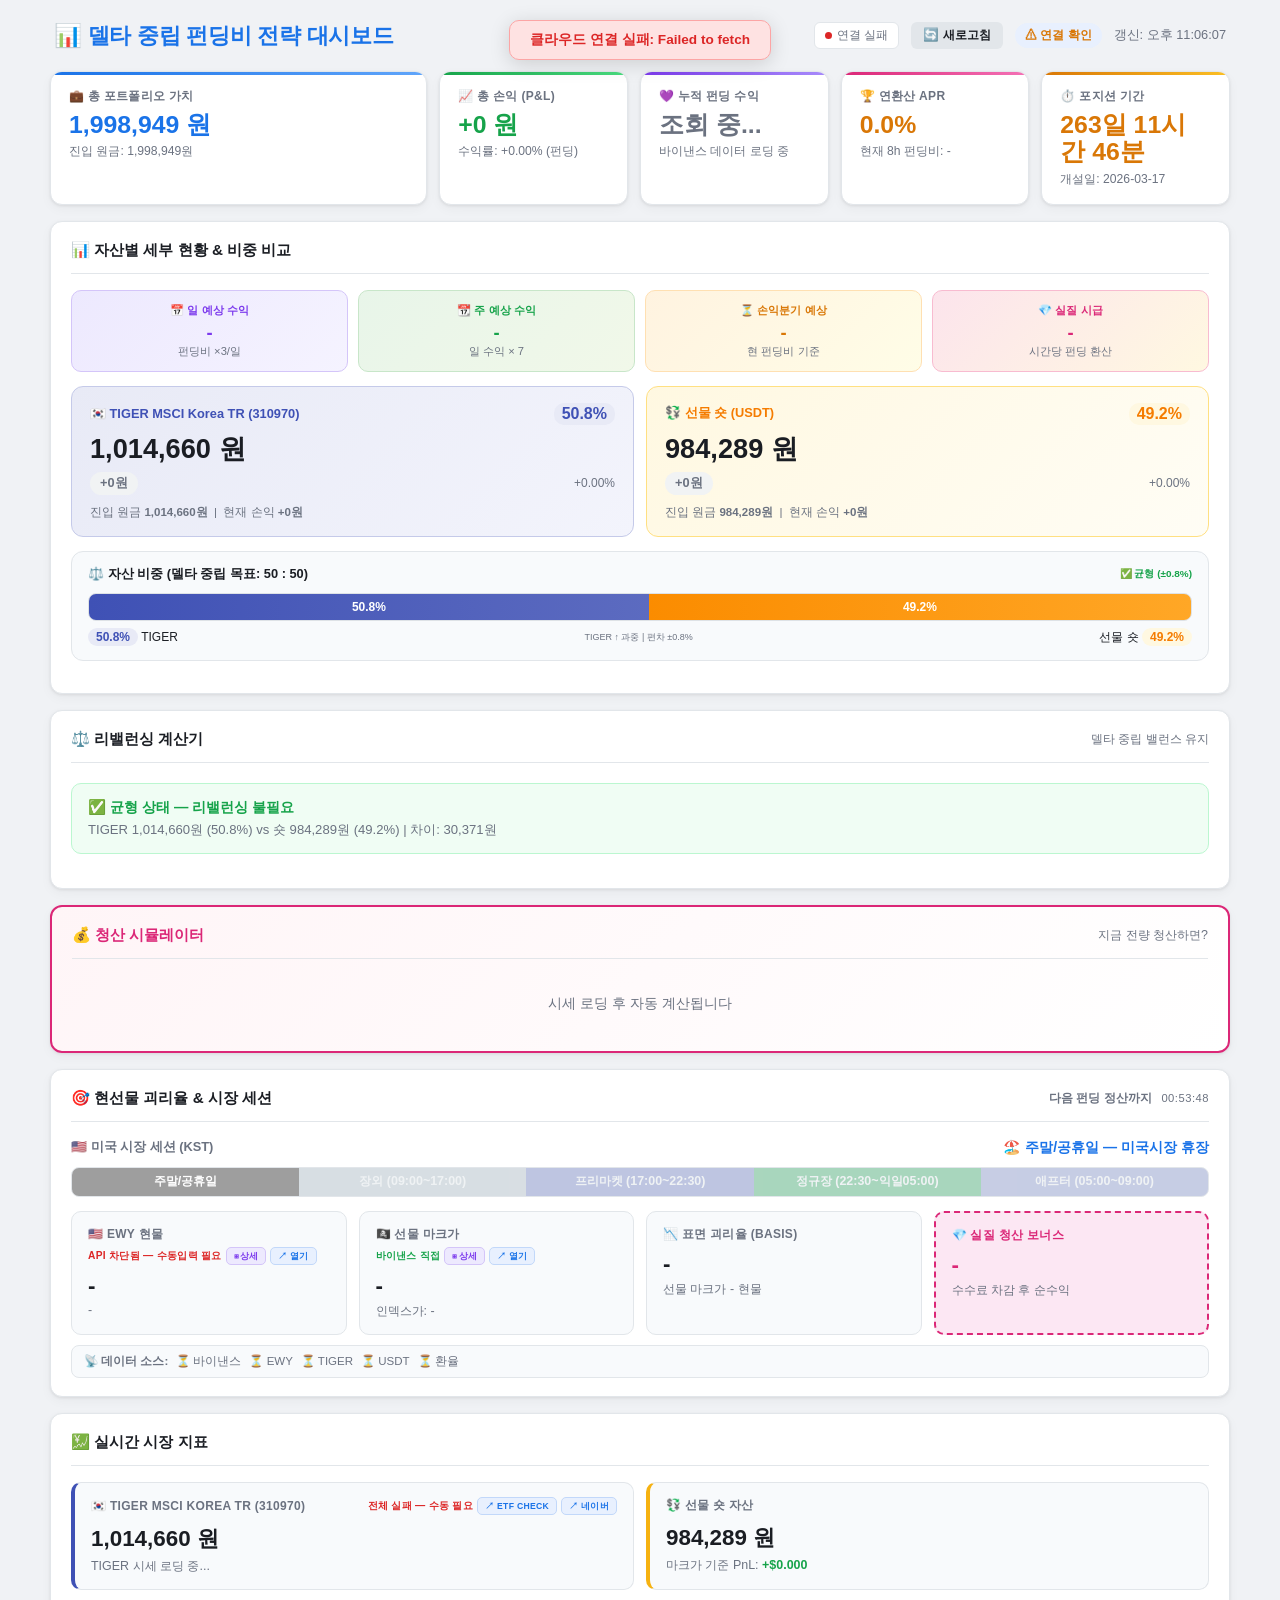
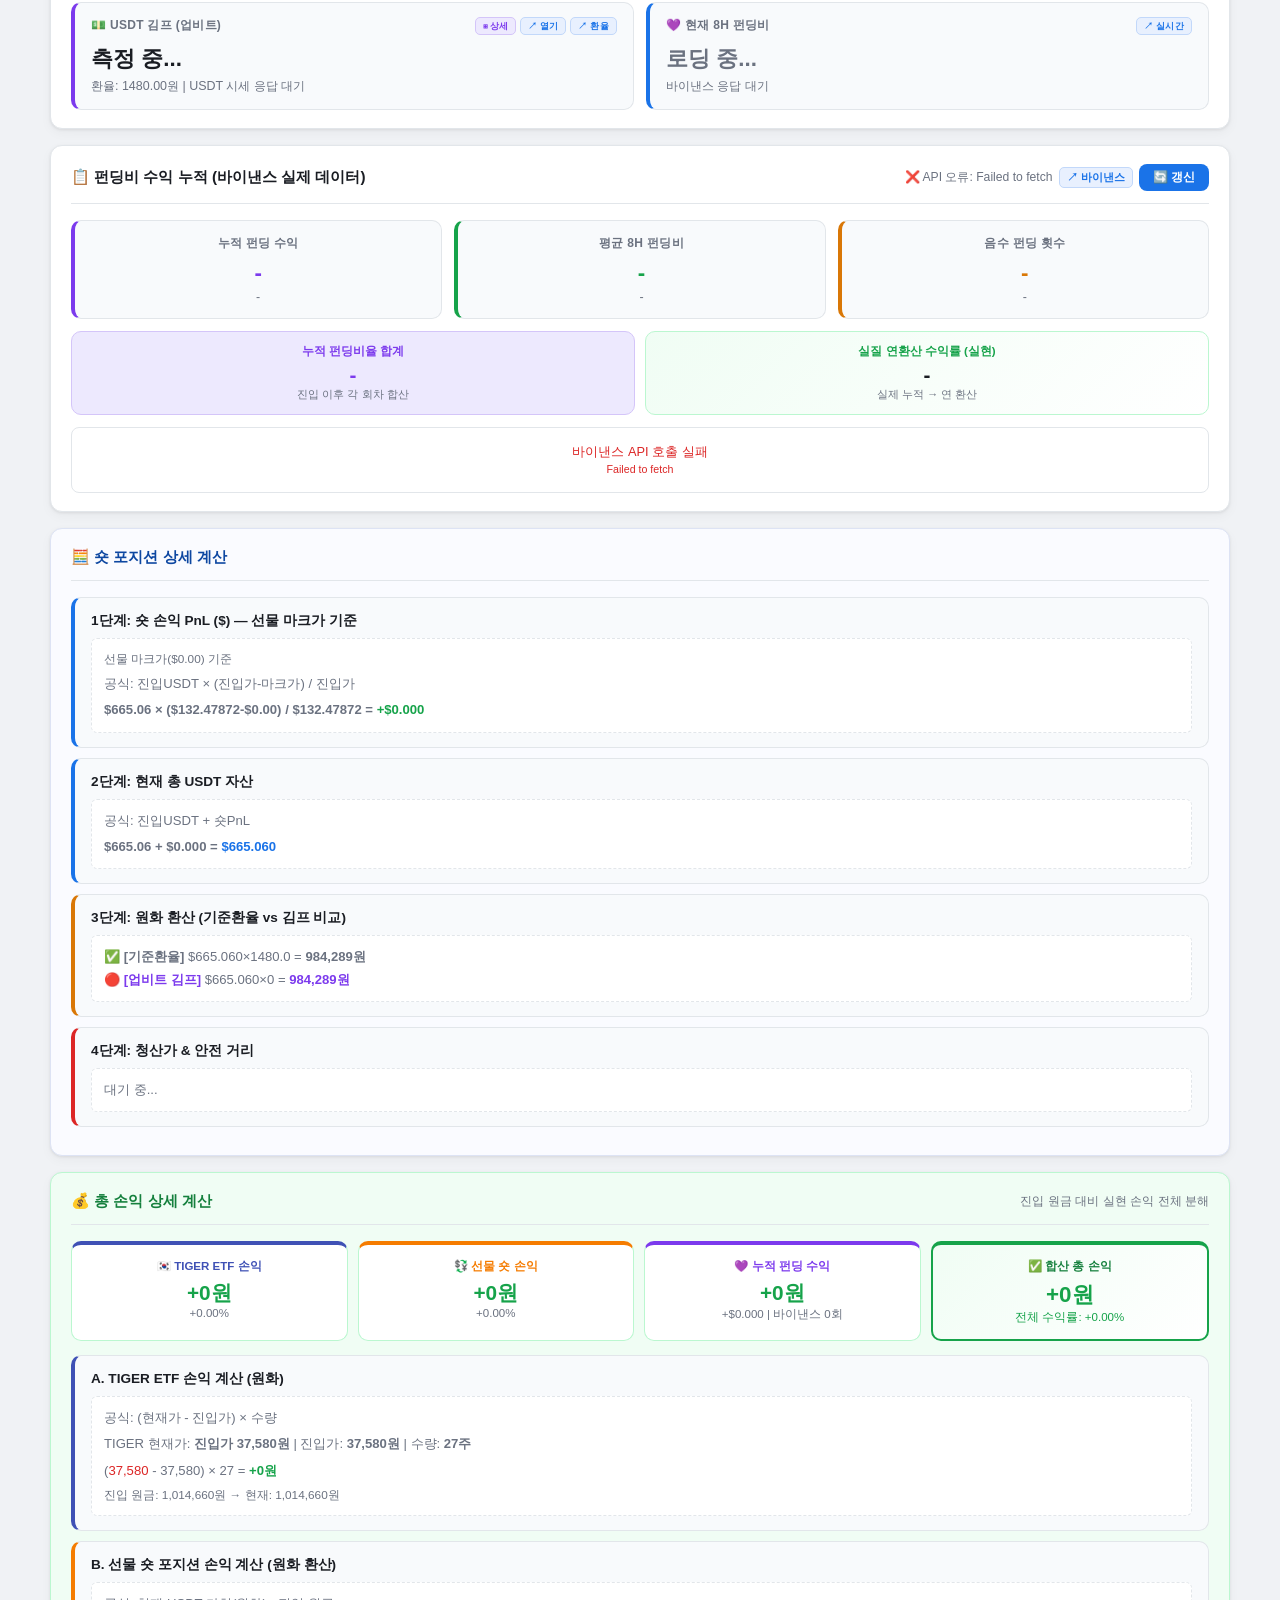
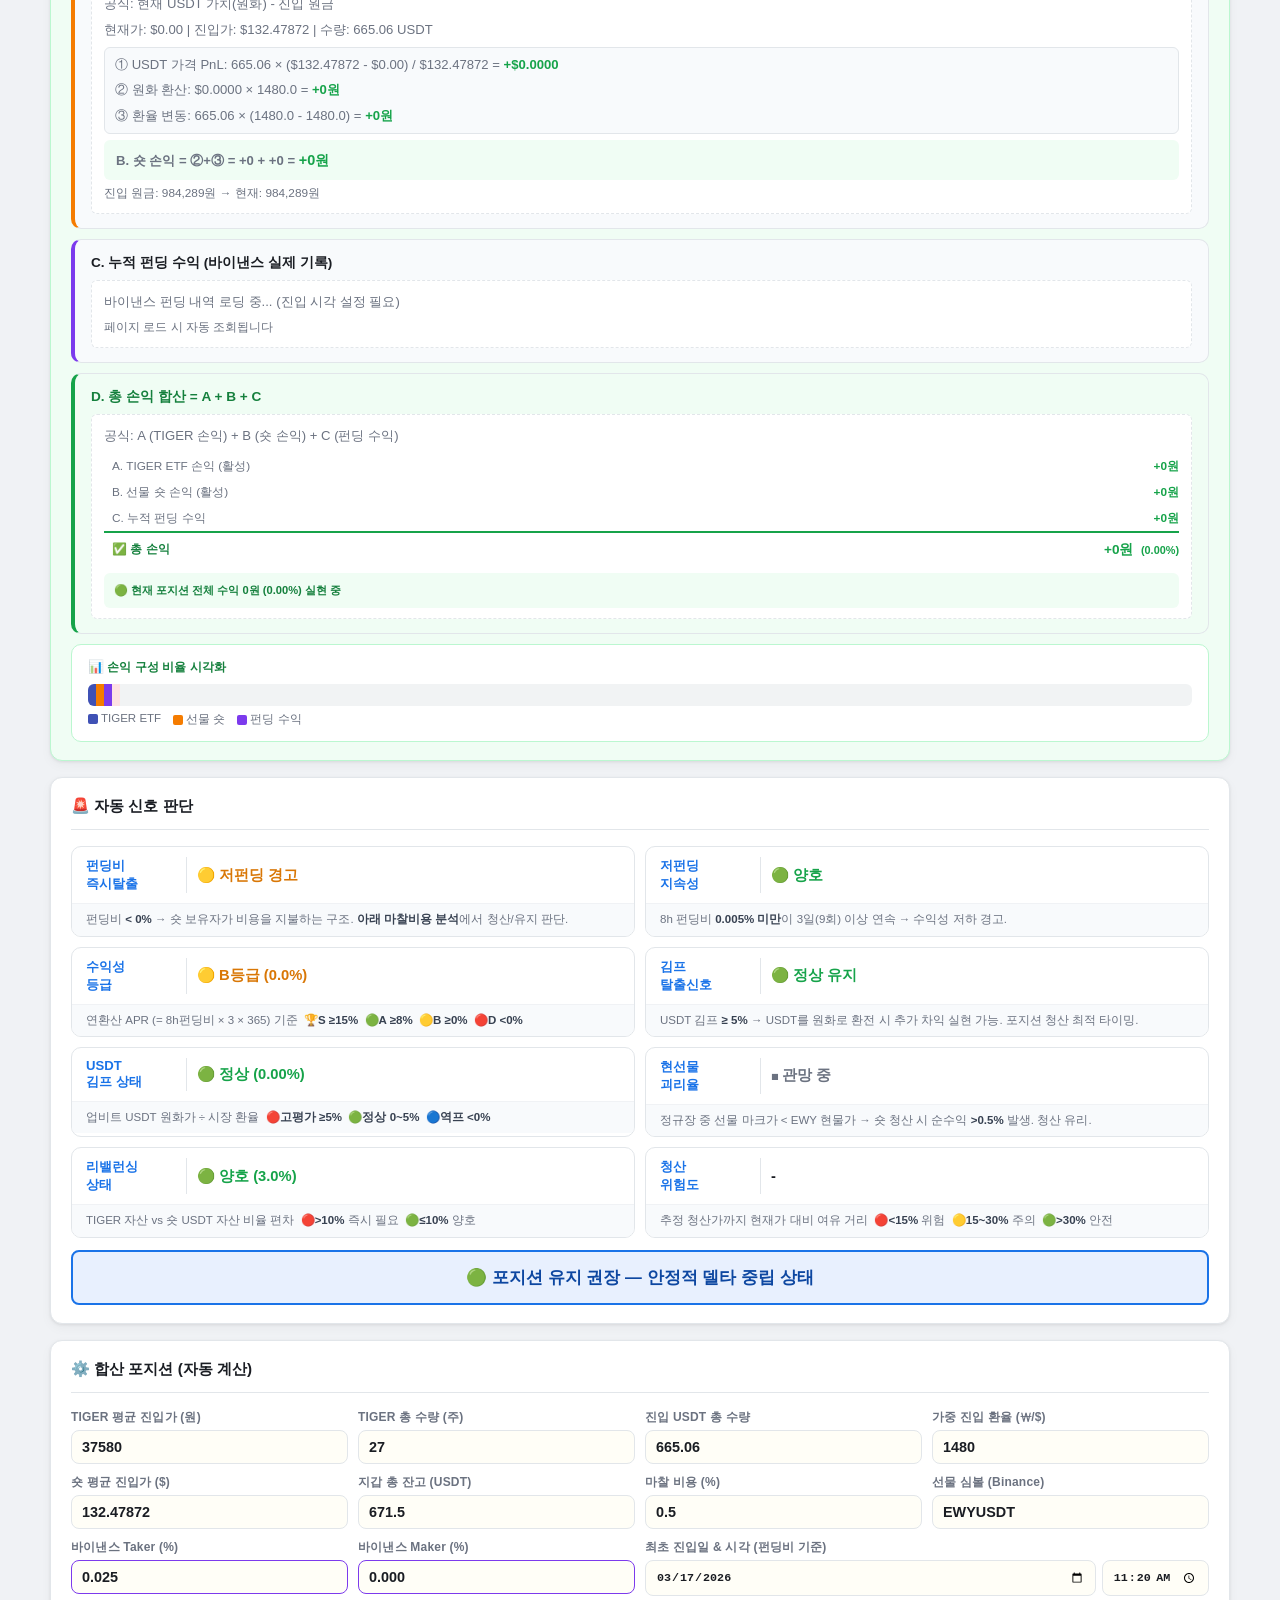
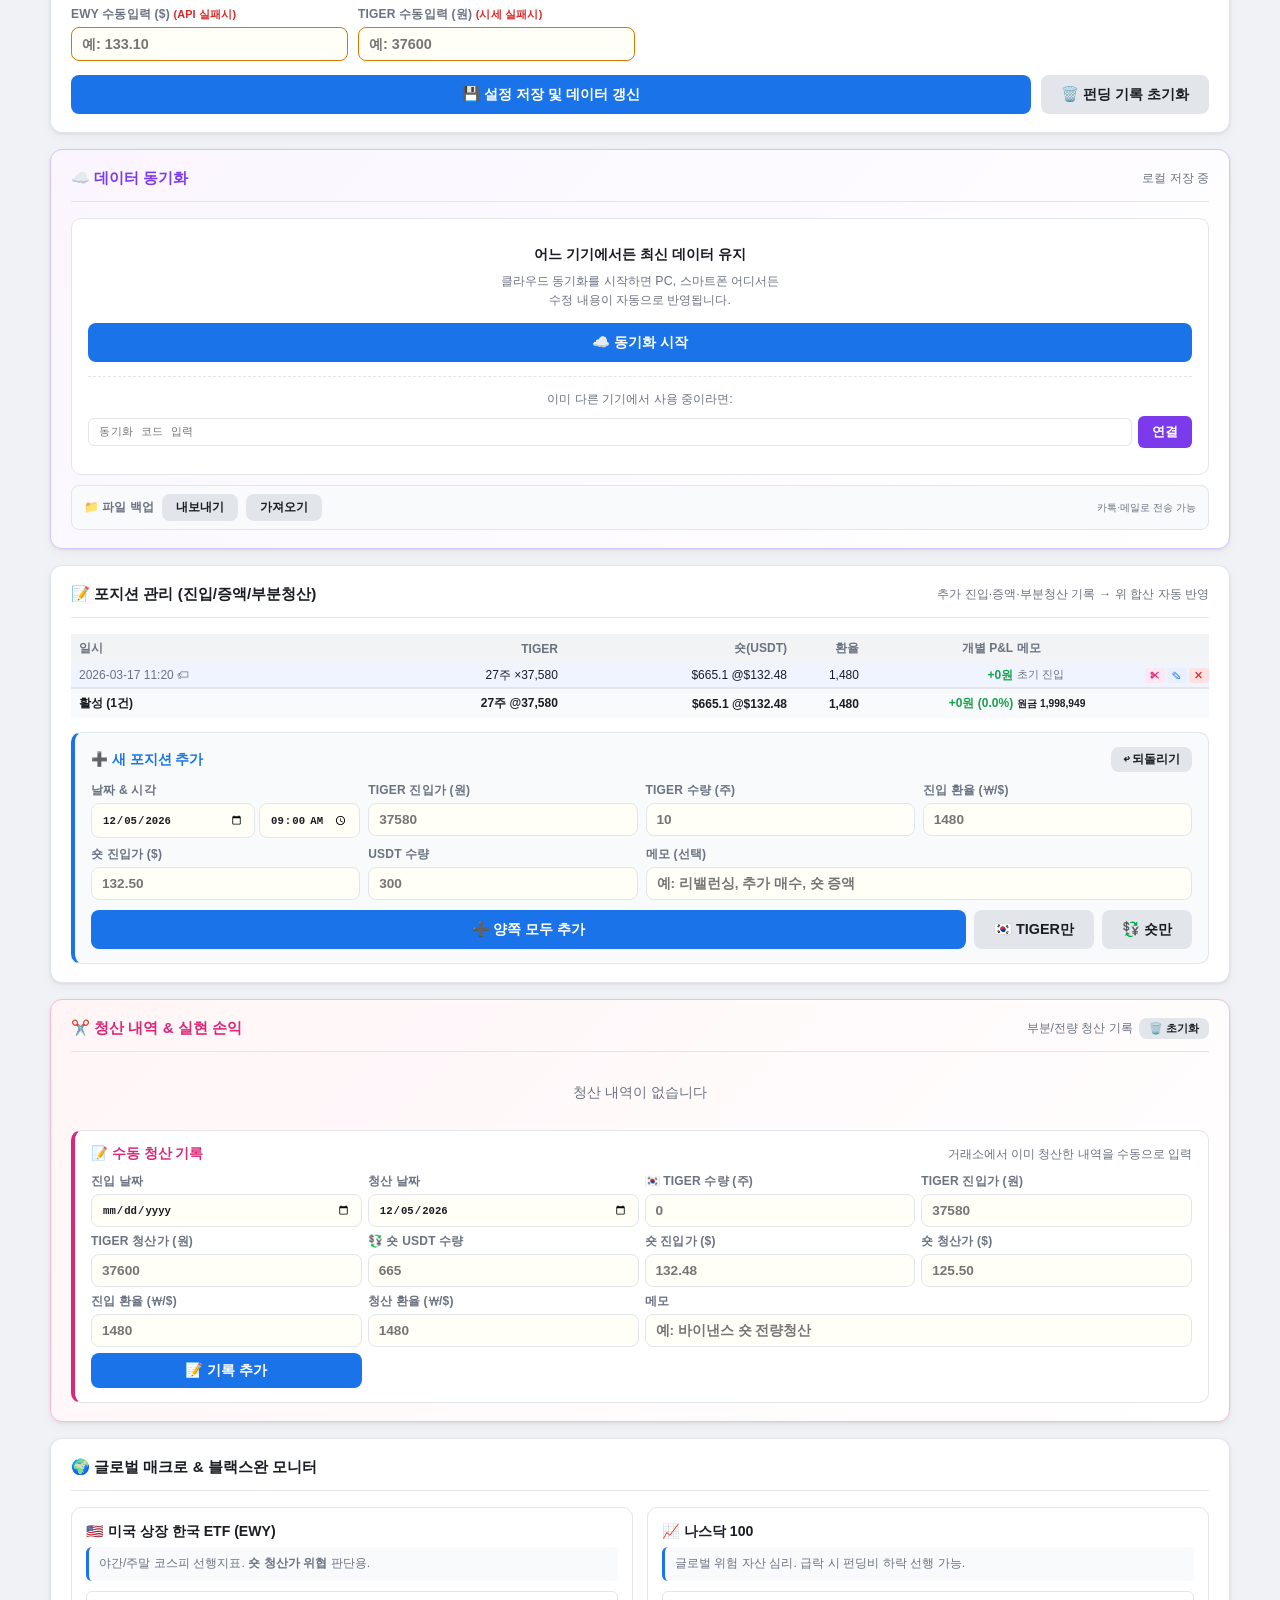
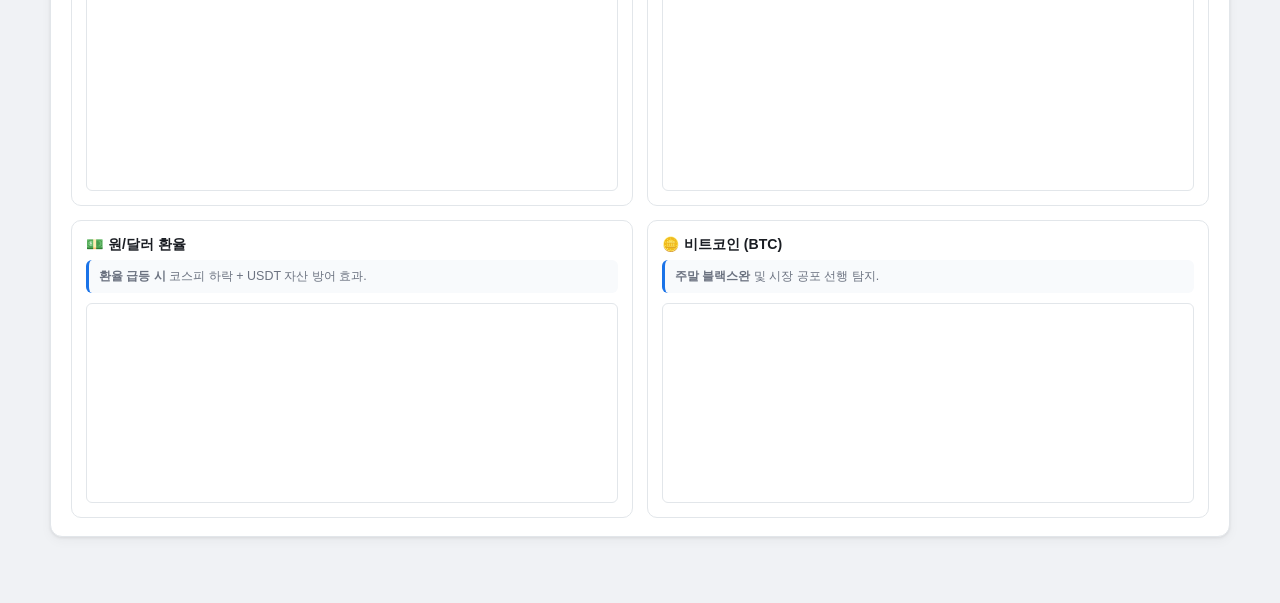
==== commit cf119c51: "Add files via upload" ====
--- a/delta_dashboard_v38_5.html
+++ b/delta_dashboard_v38_5.html
@@ -1,3886 +1,4108 @@
-<!DOCTYPE html>
-<html lang="ko">
-<head>
-    <meta charset="UTF-8">
-    <meta name="viewport" content="width=device-width, initial-scale=1.0">
-    <title>델타 중립 펀딩비 전략 대시보드 v38</title>
-    <style>
-        :root {
-            --bg: #f0f2f5;
-            --card: #ffffff;
-            --border: #e2e6ea;
-            --text: #1a1d23;
-            --sub: #6b7280;
-            --blue: #1a73e8;
-            --blue-light: #e8f0fe;
-            --green: #16a34a;
-            --green-light: #dcfce7;
-            --red: #dc2626;
-            --red-light: #fee2e2;
-            --amber: #d97706;
-            --amber-light: #fef3c7;
-            --purple: #7c3aed;
-            --purple-light: #ede9fe;
-            --pink: #db2777;
-            --pink-light: #fce7f3;
-            --shadow: 0 1px 3px rgba(0,0,0,0.08), 0 4px 12px rgba(0,0,0,0.04);
-            --radius: 12px;
-        }
-        * { box-sizing: border-box; margin: 0; padding: 0; }
-        body { font-family: 'Malgun Gothic','Apple SD Gothic Neo',-apple-system,sans-serif; background:var(--bg); color:var(--text); min-height:100vh; padding:20px; }
-        .container { max-width:1180px; margin:0 auto; }
-
-        .header { display:flex; align-items:center; justify-content:space-between; margin-bottom:20px; padding:0 4px; }
-        .header h1 { font-size:1.4em; font-weight:800; color:var(--blue); letter-spacing:-0.3px; }
-        .header-meta { display:flex; align-items:center; gap:12px; }
-        .badge { font-size:0.78em; font-weight:700; padding:4px 10px; border-radius:20px; background:var(--blue-light); color:var(--blue); }
-        .badge.live { background:var(--green-light); color:var(--green); animation:pulse 2s infinite; }
-        @keyframes pulse { 0%,100%{opacity:1}50%{opacity:0.6} }
-        #last_update { font-size:0.8em; color:var(--sub); }
-
-        .section { background:var(--card); border-radius:var(--radius); box-shadow:var(--shadow); border:1px solid var(--border); padding:18px 20px; margin-bottom:16px; }
-        .section-title { font-size:0.95em; font-weight:700; color:var(--text); border-bottom:1px solid var(--border); padding-bottom:12px; margin-bottom:16px; display:flex; justify-content:space-between; align-items:center; }
-        .section-title span { color:var(--sub); font-weight:400; font-size:0.9em; }
-
-        .g2 { display:grid; grid-template-columns:1fr 1fr; gap:12px; }
-        .g3 { display:grid; grid-template-columns:1fr 1fr 1fr; gap:12px; }
-        .g4 { display:grid; grid-template-columns:repeat(4,1fr); gap:12px; }
-
-        /* 포트폴리오 요약 */
-        .summary-bar { display:grid; grid-template-columns:2fr 1fr 1fr 1fr 1fr; gap:12px; margin-bottom:16px; }
-        .sum-card { background:var(--card); border:1px solid var(--border); border-radius:var(--radius); padding:16px 18px; box-shadow:var(--shadow); position:relative; overflow:hidden; }
-        .sum-card::before { content:''; position:absolute; top:0; left:0; right:0; height:3px; }
-        .sum-card.total::before { background:linear-gradient(90deg,var(--blue),#60a5fa); }
-        .sum-card.pnl-pos::before { background:linear-gradient(90deg,var(--green),#4ade80); }
-        .sum-card.pnl-neg::before { background:linear-gradient(90deg,var(--red),#f87171); }
-        .sum-card.fund::before { background:linear-gradient(90deg,var(--purple),#a78bfa); }
-        .sum-card.apr::before { background:linear-gradient(90deg,var(--pink),#f472b6); }
-        .sum-card.dur::before { background:linear-gradient(90deg,var(--amber),#fbbf24); }
-        .sum-label { font-size:0.75em; color:var(--sub); font-weight:600; margin-bottom:6px; text-transform:uppercase; letter-spacing:0.3px; }
-        .sum-value { font-size:1.55em; font-weight:800; line-height:1.1; }
-        .sum-sub { font-size:0.76em; color:var(--sub); margin-top:5px; }
-
-        /* 자산 비교 섹션 */
-        .asset-compare-grid { display:grid; grid-template-columns:1fr 1fr; gap:12px; margin-bottom:14px; }
-        .asset-card {
-            border-radius:12px; padding:16px 18px; border:1px solid var(--border);
-            display:flex; flex-direction:column; gap:10px;
-        }
-        .asset-card.tiger { background:linear-gradient(135deg,#e8eaf6 0%,#f3f4fc 100%); border-color:#c5cae9; }
-        .asset-card.short { background:linear-gradient(135deg,#fff8e1 0%,#fffdf5 100%); border-color:#ffe082; }
-        .asset-card-header { display:flex; align-items:center; justify-content:space-between; }
-        .asset-card-title { font-size:0.8em; font-weight:800; }
-        .asset-card-title.tiger { color:#3f51b5; }
-        .asset-card-title.short { color:#f57c00; }
-        .asset-card-value { font-size:1.7em; font-weight:900; color:var(--text); line-height:1; }
-        .asset-pnl-row { display:flex; align-items:center; justify-content:space-between; gap:8px; }
-        .asset-pnl-chip {
-            font-size:0.8em; font-weight:700; padding:3px 10px; border-radius:20px; white-space:nowrap;
-        }
-        .asset-pnl-chip.pos { background:var(--green-light); color:var(--green); }
-        .asset-pnl-chip.neg { background:var(--red-light);   color:var(--red); }
-        .asset-pnl-chip.neu { background:#f1f3f4; color:var(--sub); }
-        .asset-entry-row { font-size:0.72em; color:var(--sub); }
-        .asset-entry-row span { font-weight:600; color:#6b7280; }
-
-        /* 비중 바 */
-        .weight-bar-wrap { margin-bottom:14px; background:#f8fafc; border-radius:12px; padding:14px 16px; border:1px solid var(--border); }
-        .weight-bar-title { font-size:0.8em; font-weight:700; color:var(--text); margin-bottom:10px; display:flex; justify-content:space-between; align-items:center; }
-        .weight-bar {
-            height:28px; border-radius:8px; overflow:hidden; display:flex;
-            background:#e9ecef; border:1px solid #dee2e6; margin-bottom:8px;
-        }
-        .weight-bar-tiger {
-            background:linear-gradient(90deg,#3f51b5,#5c6bc0);
-            display:flex; align-items:center; justify-content:center;
-            font-size:0.75em; font-weight:800; color:#fff;
-            transition:width 0.7s cubic-bezier(.4,0,.2,1);
-            min-width:0; overflow:hidden; white-space:nowrap; padding:0 6px;
-        }
-        .weight-bar-short {
-            background:linear-gradient(90deg,#fb8c00,#ffa726);
-            display:flex; align-items:center; justify-content:center;
-            font-size:0.75em; font-weight:800; color:#fff;
-            transition:width 0.7s cubic-bezier(.4,0,.2,1);
-            min-width:0; overflow:hidden; white-space:nowrap; padding:0 6px;
-        }
-        .weight-info-row { display:flex; justify-content:space-between; align-items:center; font-size:0.75em; }
-        .weight-chip { font-weight:700; padding:2px 8px; border-radius:10px; }
-        .weight-chip.tiger { background:#e8eaf6; color:#3f51b5; }
-        .weight-chip.short { background:#fff8e1; color:#f57c00; }
-        .weight-status { font-size:0.78em; font-weight:700; }
-        @media(max-width:900px){ .asset-compare-grid{grid-template-columns:1fr;} }
-
-        /* 입력 */
-        .input-grid { display:grid; grid-template-columns:repeat(4,1fr); gap:10px; }
-        .ig { display:flex; flex-direction:column; gap:4px; }
-        .ig label { font-size:0.75em; color:var(--sub); font-weight:600; letter-spacing:0.2px; }
-        .ig input { padding:8px 10px; border:1.5px solid var(--border); border-radius:8px; font-size:0.9em; font-weight:600; background:#fffef7; transition:border-color 0.15s; color:var(--text); }
-        .ig input:focus { outline:none; border-color:var(--blue); background:#fff; }
-        .btn-row { grid-column:span 4; display:flex; gap:10px; margin-top:4px; }
-        .btn { padding:10px 20px; border:none; border-radius:8px; font-size:0.9em; font-weight:700; cursor:pointer; transition:0.15s; display:flex; align-items:center; gap:6px; }
-        .btn-primary { background:var(--blue); color:#fff; flex:1; justify-content:center; }
-        .btn-primary:hover { background:#1557b0; }
-        .btn-secondary { background:var(--border); color:var(--text); }
-        .btn-secondary:hover { background:#d1d5db; }
-
-        /* 데이터 카드 */
-        .data-card { background:#f8fafc; border:1px solid var(--border); border-radius:10px; padding:14px 16px; }
-        .dc-label { font-size:0.75em; color:var(--sub); font-weight:700; text-transform:uppercase; letter-spacing:0.3px; display:flex; align-items:center; justify-content:space-between; margin-bottom:8px; }
-        .dc-value { font-size:1.4em; font-weight:800; color:var(--text); }
-        .dc-sub { font-size:0.78em; color:var(--sub); margin-top:4px; }
-        .api-ok { font-size:0.85em; color:var(--green); font-weight:600; }
-        .api-err { font-size:0.85em; color:var(--red); font-weight:600; }
-
-        /* 세션바 */
-        .session-bar { display:flex; height:30px; border-radius:8px; overflow:hidden; background:#e9ecef; border:1px solid var(--border); margin-bottom:14px; }
-        .sb { flex:1; display:flex; justify-content:center; align-items:center; font-size:0.78em; font-weight:700; color:#fff; opacity:0.3; transition:0.3s; }
-        .sb.active { opacity:1; }
-        .sb.closed { background:#9e9e9e; }   /* 주말/공휴일 */
-        .sb.offhours { background:#b0bec5; }  /* 장외 (평일 09~17시) */
-        .sb.pre { background:#5c6bc0; }        /* 프리마켓 */
-        .sb.reg { background:#16a34a; }        /* 정규장 */
-        .sb.after { background:#7986cb; }      /* 애프터 */
-
-        /* 계산 패널 */
-        .calc-panel { background:#f8fafc; border:1px solid var(--border); border-radius:10px; padding:14px 16px; margin-bottom:10px; border-left:4px solid var(--blue); }
-        .calc-panel.warn { border-left-color:var(--amber); }
-        .calc-panel.danger { border-left-color:var(--red); }
-        .calc-title { font-size:0.85em; font-weight:700; color:var(--text); margin-bottom:8px; }
-        .calc-body { font-size:0.82em; color:var(--sub); background:#fff; padding:10px 12px; border-radius:6px; border:1px dashed var(--border); line-height:1.7; }
-
-        /* 펀딩 로그 */
-        .fund-log-wrap { max-height:160px; overflow-y:auto; }
-        .fund-log-item { display:flex; justify-content:space-between; align-items:center; padding:7px 12px; border-bottom:1px solid #f1f3f4; font-size:0.82em; }
-        .fund-log-item:last-child { border-bottom:none; }
-        .fund-log-item .time { color:var(--sub); }
-
-        /* 카운트다운 */
-        .countdown { display:flex; align-items:center; gap:6px; font-size:0.82em; color:var(--sub); }
-        .cd-time { font-size:1em; font-weight:800; color:var(--purple); font-variant-numeric:tabular-nums; letter-spacing:0.5px; }
-
-        /* 신호 판단 카드 */
-        .signal-grid { display:grid; grid-template-columns:repeat(2,1fr); gap:10px; }
-        .sig-card {
-            border:1px solid var(--border); border-radius:10px;
-            background:#fff; overflow:hidden;
-            display:flex; flex-direction:column;
-        }
-        .sig-card-top {
-            display:flex; align-items:center;
-            padding:10px 14px; gap:10px;
-            border-bottom:1px solid #f0f2f5;
-        }
-        .sig-name {
-            font-size:0.82em; font-weight:800; color:var(--blue);
-            min-width:90px; max-width:90px;
-        }
-        .sig-divider {
-            width:1px; background:var(--border); align-self:stretch; flex-shrink:0;
-        }
-        .sig-value {
-            font-size:0.92em; font-weight:800; flex:1; color:var(--text);
-        }
-        .sig-card-desc {
-            padding:7px 14px;
-            font-size:0.72em; color:#6b7280; line-height:1.5;
-            background:#f8fafc;
-        }
-        .sig-card-desc strong { color:#374151; }
-        /* 기존 sig-item 유지 (하위 호환) */
-        .sig-item { display:flex; align-items:center; border:1px solid var(--border); border-radius:8px; background:#fff; overflow:hidden; }
-        .sig-label { font-size:0.78em; font-weight:700; color:var(--blue); width:120px; min-width:120px; padding:10px; background:var(--blue-light); border-right:1px solid var(--border); text-align:center; }
-        .sig-label-v2 { min-width:130px; max-width:130px; padding:10px 12px; background:var(--blue-light); border-right:1px solid var(--border); display:flex; flex-direction:column; justify-content:center; gap:4px; }
-        .sig-desc { font-size:0.68em; color:#4b5563; line-height:1.4; }
-        .signal-box { text-align:center; padding:14px; border-radius:8px; font-size:1.05em; font-weight:800; margin-top:12px; border:2px solid transparent; }
-        @media(max-width:900px){ .signal-grid{grid-template-columns:1fr;} }
-
-        /* TV */
-        .tv-grid { display:grid; grid-template-columns:repeat(2,1fr); gap:14px; }
-        .tv-card { background:var(--card); border:1px solid var(--border); padding:14px; border-radius:10px; }
-        .tv-card-title { font-size:0.88em; font-weight:700; margin-bottom:6px; }
-        .tv-card-desc { font-size:0.78em; color:var(--sub); margin-bottom:10px; padding:8px 10px; background:#f8fafc; border-radius:6px; border-left:3px solid var(--blue); line-height:1.4; }
-        .tv-wrap { height:200px; border-radius:6px; overflow:hidden; border:1px solid var(--border); }
-
-        .fix-badge { font-size:0.7em; background:var(--amber-light); color:var(--amber); padding:2px 6px; border-radius:4px; font-weight:700; margin-left:6px; }
-        .new-badge { font-size:0.7em; background:var(--green-light); color:var(--green); padding:2px 6px; border-radius:4px; font-weight:700; margin-left:6px; }
-
-        /* 외부 링크 버튼 */
-        .ext-link {
-            display:inline-flex; align-items:center; gap:3px;
-            font-size:0.72em; font-weight:700; padding:2px 7px;
-            border-radius:5px; text-decoration:none; cursor:pointer;
-            transition:all 0.15s; border:1px solid transparent;
-            vertical-align:middle; line-height:1.4;
-        }
-        .ext-link.newtab {
-            background:var(--blue-light); color:var(--blue); border-color:#c2d8fa;
-        }
-        .ext-link.newtab:hover { background:var(--blue); color:#fff; }
-        .ext-link.popup {
-            background:var(--purple-light); color:var(--purple); border-color:#d4c5f9;
-        }
-        .ext-link.popup:hover { background:var(--purple); color:#fff; }
-
-        /* 팝업 모달 오버레이 */
-        .modal-overlay {
-            display:none; position:fixed; inset:0; z-index:9999;
-            background:rgba(0,0,0,0.55); backdrop-filter:blur(3px);
-            justify-content:center; align-items:center;
-        }
-        .modal-overlay.open { display:flex; }
-        .modal-box {
-            background:var(--card); border-radius:16px;
-            box-shadow:0 20px 60px rgba(0,0,0,0.3);
-            width:92vw; max-width:1100px; height:82vh;
-            display:flex; flex-direction:column; overflow:hidden;
-            animation:modalIn 0.2s ease;
-        }
-        @keyframes modalIn { from{opacity:0;transform:scale(0.95)} to{opacity:1;transform:scale(1)} }
-        .modal-header {
-            display:flex; align-items:center; justify-content:space-between;
-            padding:14px 18px; border-bottom:1px solid var(--border);
-            background:#f8fafc;
-        }
-        .modal-title { font-size:0.95em; font-weight:700; color:var(--text); display:flex; align-items:center; gap:8px; }
-        .modal-actions { display:flex; gap:8px; align-items:center; }
-        .modal-open-btn {
-            font-size:0.8em; font-weight:700; padding:5px 12px;
-            border-radius:7px; background:var(--blue); color:#fff;
-            border:none; cursor:pointer; text-decoration:none;
-            display:inline-flex; align-items:center; gap:4px;
-        }
-        .modal-open-btn:hover { background:#1557b0; }
-        .modal-close {
-            width:30px; height:30px; border-radius:8px;
-            background:var(--red-light); color:var(--red);
-            border:none; cursor:pointer; font-size:1.1em; font-weight:700;
-            display:flex; align-items:center; justify-content:center;
-        }
-        .modal-close:hover { background:var(--red); color:#fff; }
-        .modal-iframe { flex:1; border:none; width:100%; }
-        .modal-fallback {
-            flex:1; display:flex; flex-direction:column;
-            align-items:center; justify-content:center; gap:14px;
-            background:#f8fafc; padding:30px; text-align:center;
-        }
-        .modal-fallback p { color:var(--sub); font-size:0.9em; }
-
-        @media(max-width:900px){
-            .summary-bar{grid-template-columns:repeat(2,1fr);}
-            .g4{grid-template-columns:repeat(2,1fr);}
-            .input-grid{grid-template-columns:repeat(2,1fr);}
-            .btn-row{grid-column:span 2;}
-            .tv-grid{grid-template-columns:1fr;}
-        }
-    </style>
-</head>
-<body>
-<div class="container">
-
-    <div class="header">
-        <h1>📊 델타 중립 펀딩비 전략 대시보드</h1>
-        <div class="header-meta">
-            <button class="btn btn-secondary" onclick="fetchData();fetchFundingHistory();" style="padding:5px 12px;font-size:0.78em;border-radius:6px;">🔄 새로고침</button>
-            <span id="live_badge" class="badge">대기 중</span>
-            <span id="last_update">-</span>
-        </div>
-    </div>
-
-    <!-- 포트폴리오 총 요약 -->
-    <div class="summary-bar">
-        <div class="sum-card total">
-            <div class="sum-label">💼 총 포트폴리오 가치</div>
-            <div class="sum-value" id="sv_total" style="color:var(--blue)">-</div>
-            <div class="sum-sub" id="ss_total">진입 원금 대비 계산 중...</div>
-        </div>
-        <div class="sum-card" id="sc_pnl">
-            <div class="sum-label">📈 총 손익 (P&L)</div>
-            <div class="sum-value" id="sv_pnl">-</div>
-            <div class="sum-sub" id="ss_pnl">진입가 대비</div>
-        </div>
-        <div class="sum-card fund">
-            <div class="sum-label">💜 누적 펀딩 수익</div>
-            <div class="sum-value" id="sv_fund_cum" style="color:var(--purple)">-</div>
-            <div class="sum-sub" id="ss_fund_cum">이번 포지션 합계</div>
-        </div>
-        <div class="sum-card apr">
-            <div class="sum-label">🏆 연환산 APR</div>
-            <div class="sum-value" id="sv_apr">-</div>
-            <div class="sum-sub" id="ss_apr">현재 8h 펀딩비: -</div>
-        </div>
-        <div class="sum-card dur">
-            <div class="sum-label">⏱️ 포지션 기간</div>
-            <div class="sum-value" id="sv_dur" style="color:var(--amber)">-</div>
-            <div class="sum-sub" id="ss_dur">개설일 기준</div>
-        </div>
-    </div>
-
-    <!-- 자산별 세부 현황 + 비중 비교 -->
-    <div class="section" style="margin-bottom:16px;">
-        <div class="section-title">📊 자산별 세부 현황 &amp; 비중 비교</div>
-
-        <!-- 투자자 핵심 지표 -->
-        <div style="display:grid;grid-template-columns:repeat(4,1fr);gap:10px;margin-bottom:14px;">
-            <div style="background:linear-gradient(135deg,#ede9fe,#f5f3ff);border-radius:10px;padding:12px 14px;border:1px solid #d4c5f9;text-align:center;">
-                <div style="font-size:0.7em;font-weight:700;color:var(--purple);margin-bottom:4px;">📅 일 예상 수익</div>
-                <div style="font-size:1.15em;font-weight:800;color:var(--purple);" id="iv_daily">-</div>
-                <div style="font-size:0.7em;color:var(--sub);" id="iv_daily_sub">펀딩비 ×3/일</div>
-            </div>
-            <div style="background:linear-gradient(135deg,#e8f5e9,#f1f8e9);border-radius:10px;padding:12px 14px;border:1px solid #c8e6c9;text-align:center;">
-                <div style="font-size:0.7em;font-weight:700;color:var(--green);margin-bottom:4px;">📆 주 예상 수익</div>
-                <div style="font-size:1.15em;font-weight:800;color:var(--green);" id="iv_weekly">-</div>
-                <div style="font-size:0.7em;color:var(--sub);" id="iv_weekly_sub">일 수익 × 7</div>
-            </div>
-            <div style="background:linear-gradient(135deg,#fff3e0,#fffde7);border-radius:10px;padding:12px 14px;border:1px solid #ffe0b2;text-align:center;">
-                <div style="font-size:0.7em;font-weight:700;color:var(--amber);margin-bottom:4px;">⏳ 손익분기 예상</div>
-                <div style="font-size:1.15em;font-weight:800;color:var(--amber);" id="iv_breakeven">-</div>
-                <div style="font-size:0.7em;color:var(--sub);" id="iv_breakeven_sub">현 펀딩비 기준</div>
-            </div>
-            <div style="background:linear-gradient(135deg,#fce4ec,#fff8e1);border-radius:10px;padding:12px 14px;border:1px solid #f8bbd0;text-align:center;">
-                <div style="font-size:0.7em;font-weight:700;color:var(--pink);margin-bottom:4px;">💎 실질 시급</div>
-                <div style="font-size:1.15em;font-weight:800;color:var(--pink);" id="iv_hourly">-</div>
-                <div style="font-size:0.7em;color:var(--sub);">시간당 펀딩 환산</div>
-            </div>
-        </div>
-
-        <!-- 두 자산 카드 -->
-        <div class="asset-compare-grid">
-            <!-- TIGER ETF -->
-            <div class="asset-card tiger">
-                <div class="asset-card-header">
-                    <span class="asset-card-title tiger">🇰🇷 TIGER MSCI Korea TR (310970)</span>
-                    <span id="ac_tiger_weight_chip" class="weight-chip tiger">-</span>
-                </div>
-                <div class="asset-card-value" id="ac_tiger_value">-</div>
-                <div class="asset-pnl-row">
-                    <span class="asset-pnl-chip neu" id="ac_tiger_pnl_chip">-</span>
-                    <span style="font-size:0.75em;color:var(--sub);" id="ac_tiger_pnl_pct">-</span>
-                </div>
-                <div class="asset-entry-row">진입 원금 <span id="ac_tiger_entry">-</span> &nbsp;|&nbsp; 현재 손익 <span id="ac_tiger_pnl_abs">-</span></div>
-            </div>
-            <!-- 선물 숏 -->
-            <div class="asset-card short">
-                <div class="asset-card-header">
-                    <span class="asset-card-title short">💱 선물 숏 (USDT)</span>
-                    <span id="ac_short_weight_chip" class="weight-chip short">-</span>
-                </div>
-                <div class="asset-card-value" id="ac_short_value">-</div>
-                <div class="asset-pnl-row">
-                    <span class="asset-pnl-chip neu" id="ac_short_pnl_chip">-</span>
-                    <span style="font-size:0.75em;color:var(--sub);" id="ac_short_pnl_pct">-</span>
-                </div>
-                <div class="asset-entry-row">진입 원금 <span id="ac_short_entry">-</span> &nbsp;|&nbsp; 현재 손익 <span id="ac_short_pnl_abs">-</span></div>
-            </div>
-        </div>
-
-        <!-- 비중 바 -->
-        <div class="weight-bar-wrap">
-            <div class="weight-bar-title">
-                <span>⚖️ 자산 비중 (델타 중립 목표: 50 : 50)</span>
-                <span class="weight-status" id="wt_status">-</span>
-            </div>
-            <div class="weight-bar">
-                <div class="weight-bar-tiger" id="wt_tiger_bar" style="width:50%">50%</div>
-                <div class="weight-bar-short" id="wt_short_bar" style="width:50%">50%</div>
-            </div>
-            <div class="weight-info-row">
-                <span><span class="weight-chip tiger" id="wt_tiger_chip">-</span> TIGER</span>
-                <span style="font-size:0.75em;color:var(--sub);" id="wt_diff_label">편차 계산 중...</span>
-                <span>선물 숏 <span class="weight-chip short" id="wt_short_chip">-</span></span>
-            </div>
-        </div>
-    </div>
-
-    <!-- 설정 -->
-    <div class="section">
-        <div class="section-title">
-            ⚙️ 합산 포지션 (자동 계산)
-            <span id="loading_badge" style="display:none; color:var(--amber); font-weight:700; font-size:0.85em;">⏳ 동기화 중...</span>
-        </div>
-        <div class="input-grid">
-            <div class="ig"><label>TIGER 평균 진입가 (원)</label><input type="number" id="i_etf_p" value="37580"></div>
-            <div class="ig"><label>TIGER 총 수량 (주)</label><input type="number" id="i_etf_q" value="27"></div>
-            <div class="ig"><label>진입 USDT 총 수량</label><input type="number" id="i_usdt_q" value="665.06" step="0.01"></div>
-            <div class="ig"><label>가중 진입 환율 (₩/$)</label><input type="number" id="i_fx" value="1480"></div>
-            <div class="ig"><label>숏 평균 진입가 ($)</label><input type="number" id="i_short_p" value="132.47872" step="0.01"></div>
-            <div class="ig"><label>지갑 총 잔고 (USDT)</label><input type="number" id="i_margin" value="671.5" step="0.01"></div>
-            <div class="ig"><label>마찰 비용 (%)</label><input type="number" id="i_fee" value="0.5" step="0.01"></div>
-            <div class="ig"><label>선물 심볼 (Binance)</label><input type="text" id="i_sym" value="EWYUSDT"></div>
-            <div class="ig"><label>바이낸스 Taker (%)</label><input type="number" id="i_taker_fee" value="0.025" step="0.001" style="border-color:var(--purple);"></div>
-            <div class="ig"><label>바이낸스 Maker (%)</label><input type="number" id="i_maker_fee" value="0.000" step="0.001" style="border-color:var(--purple);"></div>
-            <div class="ig" style="grid-column:span 2;"><label>최초 진입일 &amp; 시각 (펀딩비 기준)</label><div style="display:flex;gap:6px;"><input type="date" id="i_open_date" value="2026-03-17" style="flex:1;"><input type="time" id="i_open_time" value="11:20" style="flex:0 0 90px;"></div></div>
-            <div class="ig"><label>EWY 수동입력 ($) <span style="color:var(--red);font-size:0.9em;" id="ewy_manual_hint">(API 실패시)</span></label><input type="number" id="i_ewy_manual" placeholder="예: 133.10" step="0.01" style="border-color:var(--amber);"></div>
-            <div class="ig"><label>TIGER 수동입력 (원) <span style="color:var(--red);font-size:0.9em;">(시세 실패시)</span></label><input type="number" id="i_tiger_manual" placeholder="예: 37600" step="1" style="border-color:var(--amber);"></div>
-            <div class="btn-row">
-                <button class="btn btn-primary" onclick="saveAndFetch()">💾 설정 저장 및 데이터 갱신</button>
-                <button class="btn btn-secondary" onclick="resetFundingLog()">🗑️ 펀딩 기록 초기화</button>
-            </div>
-        </div>
-    </div>
-
-    <!-- ★ 데이터 동기화 -->
-    <div class="section" style="border:1px solid #d4c5f9;background:linear-gradient(135deg,#faf5ff,#fff);">
-        <div class="section-title" style="color:var(--purple);">
-            ☁️ 데이터 백업 &amp; 동기화
-            <span id="sync_status" style="font-size:0.82em;color:var(--sub);font-weight:400;">-</span>
-        </div>
-
-        <div style="display:grid;grid-template-columns:1fr 1fr;gap:10px;margin-bottom:12px;">
-            <!-- 파일 백업 -->
-            <div style="background:#fff;border-radius:10px;padding:14px;border:1px solid var(--border);">
-                <div style="font-size:0.78em;font-weight:700;color:var(--text);margin-bottom:10px;">📁 파일로 백업</div>
-                <div style="display:flex;gap:8px;">
-                    <button class="btn btn-secondary" onclick="exportAllData()" style="flex:1;justify-content:center;padding:8px;font-size:0.82em;">📤 내보내기</button>
-                    <label class="btn btn-secondary" style="flex:1;justify-content:center;padding:8px;font-size:0.82em;cursor:pointer;">📥 가져오기<input type="file" accept=".json" onchange="importAllData(event)" style="display:none;"></label>
-                </div>
-            </div>
-            <!-- 클라우드 -->
-            <div style="background:#fff;border-radius:10px;padding:14px;border:1px solid var(--border);" id="cloud_card">
-                <div style="display:flex;justify-content:space-between;align-items:center;margin-bottom:10px;">
-                    <span style="font-size:0.78em;font-weight:700;color:var(--text);">☁️ 클라우드 동기화</span>
-                    <span id="cloud_badge" style="font-size:0.7em;font-weight:700;padding:2px 8px;border-radius:10px;background:#f1f3f4;color:var(--sub);">-</span>
-                </div>
-                <!-- 연결 전 -->
-                <div id="cloud_not_connected" style="display:flex;gap:8px;">
-                    <button class="btn btn-primary" onclick="cloudAutoInit()" style="flex:1;justify-content:center;padding:8px;font-size:0.82em;">☁️ 시작하기</button>
-                    <button class="btn btn-secondary" onclick="cloudLinkOtherBin()" style="padding:8px 12px;font-size:0.82em;">📲 코드 입력</button>
-                </div>
-                <!-- 연결 후 -->
-                <div id="cloud_connected" style="display:none;">
-                    <div style="display:flex;align-items:center;gap:6px;margin-bottom:8px;padding:6px 10px;background:var(--green-light);border-radius:6px;border:1px solid #bbf7d0;">
-                        <span style="font-size:0.75em;color:var(--sub);">동기화 코드:</span>
-                        <span id="cloud_code_display" style="font-size:0.82em;font-weight:800;color:var(--text);font-family:monospace;letter-spacing:0.5px;">-</span>
-                        <button onclick="copyBinId()" style="margin-left:auto;padding:2px 8px;font-size:0.7em;border:1px solid #bbf7d0;border-radius:4px;background:#fff;cursor:pointer;color:var(--green);font-weight:700;">복사</button>
-                    </div>
-                    <div style="display:flex;gap:6px;">
-                        <button class="btn btn-primary" onclick="cloudPush()" style="flex:1;justify-content:center;padding:7px;font-size:0.82em;" id="btn_cloud_push">⬆ 저장</button>
-                        <button class="btn btn-secondary" onclick="cloudPull()" style="flex:1;justify-content:center;padding:7px;font-size:0.82em;" id="btn_cloud_pull">⬇ 불러오기</button>
-                    </div>
-                </div>
-                <div id="cloud_log" style="margin-top:6px;font-size:0.68em;color:var(--sub);max-height:40px;overflow-y:auto;"></div>
-            </div>
-        </div>
-        <div style="font-size:0.68em;color:var(--sub);line-height:1.5;padding:6px 10px;background:#f8fafc;border-radius:6px;">
-            📲 <strong>다른 기기 연결:</strong> 동기화 코드 복사 → 다른 기기에서 <strong>📲 코드 입력</strong> → <strong>⬇ 불러오기</strong> &nbsp;|&nbsp; 📁 파일 백업은 카톡·메일로도 전송 가능
-        </div>
-        <input type="hidden" id="i_cloud_bin" value="">
-    </div>
-
-    <!-- ★ 포지션 관리 (다중 진입) -->
-    <div class="section">
-        <div class="section-title">
-            📝 포지션 관리 (진입/증액/부분청산)
-            <span style="font-size:0.82em;color:var(--sub);font-weight:400;">추가 진입·증액·부분청산 기록 → 위 합산 자동 반영</span>
-        </div>
-
-        <!-- 포지션 목록 -->
-        <div id="pos_list" style="margin-bottom:14px;">
-            <div style="text-align:center;padding:16px;color:var(--sub);font-size:0.85em;">포지션을 추가해주세요</div>
-        </div>
-
-        <!-- 새 포지션 추가 폼 -->
-        <div style="background:#f8fafc;border:1px solid var(--border);border-radius:10px;padding:14px 16px;border-left:4px solid var(--blue);">
-            <div style="display:flex;justify-content:space-between;align-items:center;margin-bottom:10px;">
-                <span style="font-size:0.85em;font-weight:700;color:var(--blue);">➕ 새 포지션 추가</span>
-                <button class="btn btn-secondary" style="padding:4px 12px;font-size:0.78em;" id="btn_undo_pos" onclick="undoLastPosition()" disabled>↩ 되돌리기</button>
-            </div>
-            <div style="display:grid;grid-template-columns:repeat(4,1fr);gap:8px;">
-                <div class="ig"><label>날짜 &amp; 시각</label><div style="display:flex;gap:4px;"><input type="date" id="np_date" style="font-size:0.82em;flex:1;"><input type="time" id="np_time" value="09:00" style="font-size:0.82em;flex:0 0 75px;"></div></div>
-                <div class="ig"><label>TIGER 진입가 (원)</label><input type="number" id="np_etf_p" placeholder="37580" style="font-size:0.85em;"></div>
-                <div class="ig"><label>TIGER 수량 (주)</label><input type="number" id="np_etf_q" placeholder="10" style="font-size:0.85em;"></div>
-                <div class="ig"><label>진입 환율 (₩/$)</label><input type="number" id="np_fx" placeholder="1480" style="font-size:0.85em;"></div>
-                <div class="ig"><label>숏 진입가 ($)</label><input type="number" id="np_short_p" placeholder="132.50" step="0.01" style="font-size:0.85em;"></div>
-                <div class="ig"><label>USDT 수량</label><input type="number" id="np_usdt_q" placeholder="300" step="0.01" style="font-size:0.85em;"></div>
-                <div class="ig" style="grid-column:span 2;"><label>메모 (선택)</label><input type="text" id="np_memo" placeholder="예: 리밸런싱, 추가 매수, 숏 증액" style="font-size:0.85em;"></div>
-            </div>
-            <div style="display:flex;gap:8px;margin-top:10px;">
-                <button class="btn btn-primary" style="flex:1;" onclick="addPosition()">➕ 양쪽 모두 추가</button>
-                <button class="btn btn-secondary" onclick="addPositionTigerOnly()">🇰🇷 TIGER만</button>
-                <button class="btn btn-secondary" onclick="addPositionShortOnly()">💱 숏만</button>
-            </div>
-        </div>
-    </div>
-
-    <!-- ★ 청산 내역 (실현 손익 추적) -->
-    <div class="section" style="border:1px solid #f8bbd0;background:linear-gradient(135deg,#fff5f7,#fff);">
-        <div class="section-title" style="color:var(--pink);">
-            ✂️ 청산 내역 &amp; 실현 손익
-            <div style="display:flex;gap:6px;align-items:center;">
-                <span style="font-size:0.82em;color:var(--sub);font-weight:400;">부분/전량 청산 기록</span>
-                <button class="btn btn-secondary" style="padding:3px 10px;font-size:0.72em;" onclick="clearAllClosedTrades()">🗑️ 초기화</button>
-            </div>
-        </div>
-
-        <!-- 청산 요약 -->
-        <div id="closed_summary" style="display:none;gap:10px;margin-bottom:12px;">
-            <div style="flex:1;background:#fff;border-radius:10px;padding:12px 14px;border:1px solid #f8bbd0;text-align:center;border-top:3px solid var(--pink);">
-                <div style="font-size:0.7em;font-weight:700;color:var(--pink);margin-bottom:4px;">총 실현 손익</div>
-                <div style="font-size:1.25em;font-weight:900;" id="cs_total">-</div>
-                <div style="font-size:0.7em;color:var(--sub);" id="cs_count">-</div>
-            </div>
-            <div style="flex:1;background:#fff;border-radius:10px;padding:12px 14px;border:1px solid #c5cae9;text-align:center;">
-                <div style="font-size:0.7em;font-weight:700;color:#3f51b5;margin-bottom:4px;">🇰🇷 TIGER 실현</div>
-                <div style="font-size:1.1em;font-weight:800;" id="cs_tiger">-</div>
-            </div>
-            <div style="flex:1;background:#fff;border-radius:10px;padding:12px 14px;border:1px solid #ffe082;text-align:center;">
-                <div style="font-size:0.7em;font-weight:700;color:#f57c00;margin-bottom:4px;">💱 숏 실현</div>
-                <div style="font-size:1.1em;font-weight:800;" id="cs_short">-</div>
-            </div>
-        </div>
-
-        <!-- 청산 내역 테이블 -->
-        <div id="closed_trades_list" style="max-height:220px;overflow-y:auto;">
-            <div style="text-align:center;padding:16px;color:var(--sub);font-size:0.85em;">청산 내역이 없습니다</div>
-        </div>
-
-        <!-- ★ 수동 청산 기록 폼 (거래소에서 직접 청산한 경우) -->
-        <div style="margin-top:12px;background:#fff;border:1px solid var(--border);border-radius:10px;padding:14px 16px;border-left:4px solid var(--pink);">
-            <div style="display:flex;justify-content:space-between;align-items:center;margin-bottom:10px;">
-                <span style="font-size:0.85em;font-weight:700;color:var(--pink);">📝 수동 청산 기록</span>
-                <span style="font-size:0.72em;color:var(--sub);">거래소에서 이미 청산한 내역을 수동으로 입력</span>
-            </div>
-            <div style="display:grid;grid-template-columns:repeat(4,1fr);gap:6px;">
-                <div class="ig"><label>청산 날짜</label><input type="date" id="mc_date" style="font-size:0.82em;"></div>
-                <div class="ig"><label>🇰🇷 TIGER 수량 (주)</label><input type="number" id="mc_etf_q" placeholder="0" style="font-size:0.85em;"></div>
-                <div class="ig"><label>TIGER 진입가 (원)</label><input type="number" id="mc_etf_entry" placeholder="37580" style="font-size:0.85em;"></div>
-                <div class="ig"><label>TIGER 청산가 (원)</label><input type="number" id="mc_etf_close" placeholder="37600" style="font-size:0.85em;"></div>
-                <div class="ig"><label>💱 숏 USDT 수량</label><input type="number" id="mc_usdt_q" placeholder="665" step="0.01" style="font-size:0.85em;"></div>
-                <div class="ig"><label>숏 진입가 ($)</label><input type="number" id="mc_short_entry" placeholder="132.48" step="0.01" style="font-size:0.85em;"></div>
-                <div class="ig"><label>숏 청산가 ($)</label><input type="number" id="mc_short_close" placeholder="125.50" step="0.01" style="font-size:0.85em;"></div>
-                <div class="ig"><label>진입 환율 (₩/$)</label><input type="number" id="mc_fx_entry" placeholder="1480" style="font-size:0.85em;"></div>
-                <div class="ig"><label>청산 환율 (₩/$)</label><input type="number" id="mc_fx_close" placeholder="1480" style="font-size:0.85em;"></div>
-                <div class="ig" style="grid-column:span 2;"><label>메모</label><input type="text" id="mc_memo" placeholder="예: 바이낸스 숏 전량청산" style="font-size:0.85em;"></div>
-                <div class="ig" style="display:flex;align-items:flex-end;">
-                    <button class="btn btn-primary" style="width:100%;padding:8px;" onclick="addManualCloseTrade()">📝 기록 추가</button>
-                </div>
-            </div>
-        </div>
-    </div>
-
-    <!-- ★ 리밸런싱 계산기 -->
-    <div class="section">
-        <div class="section-title">
-            ⚖️ 리밸런싱 계산기
-            <span style="font-size:0.82em;color:var(--sub);font-weight:400;">델타 중립 밸런스 유지</span>
-        </div>
-        <div id="rebal_panel" style="padding:4px 0;">
-            <div style="text-align:center;padding:16px;color:var(--sub);font-size:0.85em;">시세 로딩 후 자동 계산됩니다</div>
-        </div>
-    </div>
-
-    <!-- ★ 청산 시뮬레이터 -->
-    <div class="section" style="border:2px solid var(--pink);background:linear-gradient(135deg,#fff5f7,#fff);">
-        <div class="section-title" style="color:var(--pink);">
-            💰 청산 시뮬레이터
-            <span style="font-size:0.82em;color:var(--sub);font-weight:400;">지금 전량 청산하면?</span>
-        </div>
-        <div id="liq_sim_panel" style="padding:4px 0;">
-            <div style="text-align:center;padding:16px;color:var(--sub);font-size:0.85em;">시세 로딩 후 자동 계산됩니다</div>
-        </div>
-    </div>
-
-    <!-- 괴리율 & 세션 -->
-    <div class="section">
-        <div class="section-title">
-            🎯 현선물 괴리율 & 시장 세션
-            <div class="countdown">
-                다음 펀딩 정산까지&nbsp;<span class="cd-time" id="v_funding_countdown">--:--:--</span>
-               
-            </div>
-        </div>
-        <div style="display:flex;justify-content:space-between;align-items:center;margin-bottom:10px;">
-            <span style="font-size:0.8em;font-weight:700;color:var(--sub);">🇺🇸 미국 시장 세션 (KST)</span>
-            <span id="v_session_status" style="font-weight:700;color:var(--blue);font-size:0.88em;">-</span>
-        </div>
-        <div class="session-bar">
-            <div id="sb_closed"   class="sb closed"  >주말/공휴일</div>
-            <div id="sb_offhours" class="sb offhours" >장외 (09:00~17:00)</div>
-            <div id="sb_pre"      class="sb pre"      >프리마켓 (17:00~22:30)</div>
-            <div id="sb_reg"      class="sb reg"      >정규장 (22:30~익일05:00)</div>
-            <div id="sb_after"    class="sb after"    >애프터 (05:00~09:00)</div>
-        </div>
-        <div class="g4">
-            <div class="data-card" style="position:relative;">
-                <div class="dc-label" style="flex-wrap:wrap;gap:4px;">🇺🇸 EWY 현물<span style="display:flex;align-items:center;gap:4px;"><span id="ewy_src" class="api-ok">야후파이낸스</span><button class="ext-link popup" onclick="openModal('modal_ewy')">⊞ 상세</button><a class="ext-link newtab" href="https://finance.yahoo.com/quote/EWY/" target="_blank" rel="noopener">&#8599; 열기</a></span></div>
-                <div class="dc-value" id="v_ewy_price">-</div>
-                <div class="dc-sub" id="v_ewy_detail">-</div>
-                <!-- 시간외/정규 가격 병행 표시 -->
-                <div id="ewy_extended_wrap" style="display:none;margin-top:8px;padding:7px 10px;background:#f0f4ff;border-radius:6px;border:1px solid #dde3f4;">
-                    <div style="display:flex;justify-content:space-between;align-items:center;font-size:0.78em;">
-                        <span style="color:var(--sub);font-weight:600;">정규장 종가</span>
-                        <span style="font-weight:800;color:var(--text);" id="ewy_reg_price">-</span>
-                    </div>
-                    <div style="display:flex;justify-content:space-between;align-items:center;font-size:0.78em;margin-top:3px;">
-                        <span style="font-weight:600;" id="ewy_ext_label">시간외</span>
-                        <span style="display:flex;align-items:center;gap:6px;">
-                            <span style="font-weight:800;" id="ewy_ext_price">-</span>
-                            <span style="font-size:0.88em;font-weight:700;padding:1px 6px;border-radius:4px;" id="ewy_ext_change">-</span>
-                        </span>
-                    </div>
-                    <div style="font-size:0.68em;color:var(--sub);margin-top:3px;text-align:right;" id="ewy_ext_time">-</div>
-                </div>
-            </div>
-            <div class="data-card">
-                <div class="dc-label" style="flex-wrap:wrap;gap:4px;">🏴‍☠️ 선물 마크가<span style="display:flex;align-items:center;gap:4px;"><span class="api-ok">바이낸스 직접</span><button class="ext-link popup" onclick="openModal('modal_binance')">⊞ 상세</button><a class="ext-link newtab" href="https://www.binance.com/en/futures/EWYUSDT" target="_blank" rel="noopener">&#8599; 열기</a></span></div>
-                <div class="dc-value" id="v_mark_price">-</div>
-                <div class="dc-sub" id="v_index_price">인덱스가: -</div>
-            </div>
-            <div class="data-card">
-                <div class="dc-label">📉 표면 괴리율 (Basis)</div>
-                <div class="dc-value" id="v_tracking">-</div>
-                <div class="dc-sub">선물 마크가 - 현물</div>
-            </div>
-            <div class="data-card" style="border:2px dashed var(--pink);background:var(--pink-light);">
-                <div class="dc-label" style="color:var(--pink);">💎 실질 청산 보너스</div>
-                <div class="dc-value" id="v_net_bonus" style="color:var(--pink);">-</div>
-                <div class="dc-sub">수수료 차감 후 순수익</div>
-            </div>
-        </div>
-        <!-- API 연결 상태 표시 -->
-        <div style="display:flex;gap:8px;flex-wrap:wrap;margin-top:10px;padding:8px 12px;background:#f8fafc;border-radius:8px;border:1px solid var(--border);font-size:0.72em;">
-            <span style="font-weight:700;color:var(--sub);">📡 데이터 소스:</span>
-            <span id="conn_binance" style="color:var(--sub);">⏳ 바이낸스</span>
-            <span id="conn_ewy" style="color:var(--sub);">⏳ EWY</span>
-            <span id="conn_tiger" style="color:var(--sub);">⏳ TIGER</span>
-            <span id="conn_usdt" style="color:var(--sub);">⏳ USDT</span>
-            <span id="conn_fx" style="color:var(--sub);">⏳ 환율</span>
-        </div>
-    </div>
-    <div class="section">
-        <div class="section-title">💹 실시간 시장 지표</div>
-        <div class="g2" style="margin-bottom:12px;">
-            <div class="data-card" style="border-left:4px solid #3f51b5;">
-                <div class="dc-label" style="flex-wrap:wrap;gap:4px;">🇰🇷 TIGER MSCI Korea TR (310970)<span style="display:flex;align-items:center;gap:4px;"><span id="tiger_src" class="api-ok" style="font-size:0.85em;">-</span><a class="ext-link newtab" href="https://www.etfcheck.co.kr/mobile/etpitem/310970/basic/%EA%B0%9C%EC%9A%94" target="_blank" rel="noopener">&#8599; ETF CHECK</a><a class="ext-link newtab" href="https://m.stock.naver.com/domestic/stock/310970/total" target="_blank" rel="noopener">&#8599; 네이버</a></span></div>
-                <div class="dc-value" id="v_tiger_asset">-</div>
-                <div class="dc-sub" id="v_tiger_detail">-</div>
-                <!-- TIGER ETF 괴리율 표시 -->
-                <div id="tiger_nav_wrap" style="display:none;margin-top:8px;padding:7px 10px;background:#f0f4ff;border-radius:6px;border:1px solid #dde3f4;">
-                    <div style="display:flex;justify-content:space-between;align-items:center;font-size:0.78em;">
-                        <span style="color:var(--sub);font-weight:600;">추정 NAV</span>
-                        <span style="font-weight:800;color:var(--text);" id="tiger_nav_val">-</span>
-                    </div>
-                    <div style="display:flex;justify-content:space-between;align-items:center;font-size:0.78em;margin-top:3px;">
-                        <span style="font-weight:600;color:var(--sub);">ETF 괴리율</span>
-                        <span style="font-weight:800;" id="tiger_nav_diff">-</span>
-                    </div>
-                    <div style="font-size:0.68em;color:var(--sub);margin-top:2px;text-align:right;" id="tiger_nav_desc">시장가 vs NAV</div>
-                </div>
-            </div>
-            <div class="data-card" style="border-left:4px solid #f6b211;">
-                <div class="dc-label">💱 선물 숏 자산</div>
-                <div class="dc-value" id="v_short_asset">-</div>
-                <div class="dc-sub" id="v_short_detail">-</div>
-            </div>
-        </div>
-        <div class="g2">
-            <div class="data-card" style="border-left:4px solid var(--purple);">
-                <div class="dc-label" style="flex-wrap:wrap;gap:4px;">💵 USDT 김프 (업비트)<span style="display:flex;align-items:center;gap:4px;"><button class="ext-link popup" onclick="openModal('modal_kimp')">⊞ 상세</button><a class="ext-link newtab" href="https://theddari.com/kimp" target="_blank" rel="noopener">&#8599; 열기</a><a class="ext-link newtab" href="https://www.google.com/finance/quote/USD-KRW" target="_blank" rel="noopener">&#8599; 환율</a></span></div>
-                <div class="dc-value" id="v_kimp">-</div>
-                <div class="dc-sub" id="v_usdt_detail">-</div>
-            </div>
-            <div class="data-card" style="border-left:4px solid var(--blue);">
-                <div class="dc-label" style="flex-wrap:wrap;gap:4px;">💜 현재 8h 펀딩비 <span id="v_fund_next_time" style="font-size:0.85em;color:var(--purple);font-weight:600;"></span><a class="ext-link newtab" href="https://www.binance.com/en/futures/funding-history/perpetual/real-time-funding-rate?search=ewy" target="_blank" rel="noopener">&#8599; 실시간</a></div>
-                <div class="dc-value" id="v_fund">-</div>
-                <div class="dc-sub" id="v_fund_detail">-</div>
-            </div>
-        </div>
-    </div>
-
-    <!-- ★ 펀딩비 수익 (바이낸스 실제 데이터 기반) -->
-    <div class="section">
-        <div class="section-title">
-            📋 펀딩비 수익 누적 (바이낸스 실제 데이터)
-            <div style="display:flex;align-items:center;gap:6px;">
-                <span id="bfh_status" style="font-size:0.8em;color:var(--sub);"></span>
-                <a class="ext-link newtab" href="https://www.binance.com/en/futures/funding-history/perpetual/funding-fee-history?contract=EWYUSDT" target="_blank" rel="noopener">↗ 바이낸스</a>
-                <button class="btn btn-primary" style="padding:5px 14px;font-size:0.8em;" onclick="fetchFundingHistory()">🔄 갱신</button>
-            </div>
-        </div>
-
-        <!-- 핵심 요약 3종 -->
-        <div class="g3" style="margin-bottom:12px;">
-            <div class="data-card" style="border-left:4px solid var(--purple);text-align:center;">
-                <div class="dc-label" style="justify-content:center;">누적 펀딩 수익</div>
-                <div class="dc-value" id="bfh_income_usd" style="color:var(--purple);">-</div>
-                <div class="dc-sub" id="bfh_income_krw">-</div>
-            </div>
-            <div class="data-card" style="border-left:4px solid var(--green);text-align:center;">
-                <div class="dc-label" style="justify-content:center;">평균 8h 펀딩비</div>
-                <div class="dc-value" id="bfh_avg_rate" style="color:var(--green);">-</div>
-                <div class="dc-sub" id="bfh_count">-</div>
-            </div>
-            <div class="data-card" style="border-left:4px solid var(--amber);text-align:center;">
-                <div class="dc-label" style="justify-content:center;">음수 펀딩 횟수</div>
-                <div class="dc-value" id="bfh_neg_ratio" style="color:var(--amber);">-</div>
-                <div class="dc-sub" id="bfh_period">-</div>
-            </div>
-        </div>
-
-        <!-- 누적 비율 + 기간 정보 -->
-        <div style="display:flex;gap:10px;flex-wrap:wrap;margin-bottom:12px;">
-            <div style="flex:1;min-width:200px;background:var(--purple-light);border:1px solid #d4c5f9;border-radius:10px;padding:12px 16px;text-align:center;">
-                <div style="font-size:0.72em;font-weight:700;color:var(--purple);margin-bottom:4px;">누적 펀딩비율 합계</div>
-                <div style="font-size:1.3em;font-weight:800;color:var(--purple);" id="bfh_total_rate">-</div>
-                <div style="font-size:0.7em;color:var(--sub);" id="bfh_total_rate_sub">진입 이후 각 회차 합산</div>
-            </div>
-            <div style="flex:1;min-width:200px;background:linear-gradient(135deg,#f0fdf4,#fff);border:1px solid #bbf7d0;border-radius:10px;padding:12px 16px;text-align:center;">
-                <div style="font-size:0.72em;font-weight:700;color:var(--green);margin-bottom:4px;">실질 연환산 수익률 (실현)</div>
-                <div style="font-size:1.3em;font-weight:800;" id="bfh_real_apr">-</div>
-                <div style="font-size:0.7em;color:var(--sub);" id="bfh_real_apr_sub">실제 누적 → 연 환산</div>
-            </div>
-        </div>
-
-        <!-- 펀딩 내역 로그 -->
-        <div id="bfh_log" style="max-height:200px;overflow-y:auto;background:#fff;border-radius:8px;border:1px solid var(--border);font-size:0.8em;">
-            <div style="padding:16px;text-align:center;color:var(--sub);">진입 시각 설정 후 자동 조회됩니다</div>
-        </div>
-    </div>
-
-    <!-- 상세 계산 -->
-    <div class="section" style="background:#fafbff;border-color:#dde3f4;">
-        <div class="section-title" style="color:#0d47a1;">
-            🧮 숏 포지션 상세 계산
-            
-        </div>
-        <div class="calc-panel"><div class="calc-title">1단계: 숏 손익 PnL ($) — 선물 마크가 기준</div><div class="calc-body" id="calc_step1">대기 중...</div></div>
-        <div class="calc-panel"><div class="calc-title">2단계: 현재 총 USDT 자산</div><div class="calc-body" id="calc_step2">대기 중...</div></div>
-        <div class="calc-panel warn"><div class="calc-title">3단계: 원화 환산 (기준환율 vs 김프 비교)</div><div class="calc-body" id="calc_step3">대기 중...</div></div>
-        <div class="calc-panel danger"><div class="calc-title">4단계: 청산가 & 안전 거리</div><div class="calc-body" id="calc_step4">대기 중...</div></div>
-    </div>
-
-    <!-- 총 손익 상세 계산 -->
-    <div class="section" style="background:#f0fdf4;border-color:#bbf7d0;">
-        <div class="section-title" style="color:#15803d;">
-            💰 총 손익 상세 계산
-            <span style="font-size:0.82em;color:var(--sub);font-weight:400;">진입 원금 대비 실현 손익 전체 분해</span>
-        </div>
-
-        <!-- 손익 요약 카드 행 -->
-        <div style="display:flex;flex-wrap:wrap;gap:10px;margin-bottom:14px;" id="pnl_summary_grid">
-            <div style="flex:1;min-width:130px;background:#fff;border-radius:10px;padding:14px 16px;border:1px solid #bbf7d0;text-align:center;border-top:4px solid #3f51b5;">
-                <div style="font-size:0.72em;font-weight:700;color:#3f51b5;margin-bottom:5px;">🇰🇷 TIGER ETF 손익</div>
-                <div style="font-size:1.3em;font-weight:800;" id="pnl_tiger">-</div>
-                <div style="font-size:0.72em;color:var(--sub);" id="pnl_tiger_pct">-</div>
-            </div>
-            <div style="flex:1;min-width:130px;background:#fff;border-radius:10px;padding:14px 16px;border:1px solid #bbf7d0;text-align:center;border-top:4px solid #f57c00;">
-                <div style="font-size:0.72em;font-weight:700;color:#f57c00;margin-bottom:5px;">💱 선물 숏 손익</div>
-                <div style="font-size:1.3em;font-weight:800;" id="pnl_short">-</div>
-                <div style="font-size:0.72em;color:var(--sub);" id="pnl_short_pct">-</div>
-            </div>
-            <div style="flex:1;min-width:130px;background:#fff;border-radius:10px;padding:14px 16px;border:1px solid #bbf7d0;text-align:center;border-top:4px solid var(--purple);">
-                <div style="font-size:0.72em;font-weight:700;color:var(--purple);margin-bottom:5px;">💜 누적 펀딩 수익</div>
-                <div style="font-size:1.3em;font-weight:800;" id="pnl_funding">-</div>
-                <div style="font-size:0.72em;color:var(--sub);" id="pnl_funding_sub">바이낸스 실제 내역</div>
-            </div>
-            <div id="pnl_realized_wrap" style="display:none;flex:1;min-width:130px;background:#fff;border-radius:10px;padding:14px 16px;border:1px solid #f8bbd0;text-align:center;border-top:4px solid var(--pink);">
-                <div style="font-size:0.72em;font-weight:700;color:var(--pink);margin-bottom:5px;">✂️ 실현 손익</div>
-                <div style="font-size:1.3em;font-weight:800;" id="pnl_realized">-</div>
-                <div style="font-size:0.72em;color:var(--sub);">부분/전량 청산</div>
-            </div>
-            <div style="flex:1;min-width:130px;background:#fff;border-radius:10px;padding:14px 16px;border:2px solid #16a34a;text-align:center;border-top:4px solid #16a34a;background:linear-gradient(135deg,#f0fdf4,#fff);">
-                <div style="font-size:0.72em;font-weight:700;color:#15803d;margin-bottom:5px;">✅ 합산 총 손익</div>
-                <div style="font-size:1.4em;font-weight:900;" id="pnl_total_sum">-</div>
-                <div style="font-size:0.72em;color:var(--sub);" id="pnl_total_pct">-</div>
-            </div>
-        </div>
-
-        <!-- 단계별 계산 -->
-        <div class="calc-panel" style="border-left-color:#3f51b5;">
-            <div class="calc-title">A. TIGER ETF 손익 계산 (원화)</div>
-            <div class="calc-body" id="pnl_step_tiger">대기 중...</div>
-        </div>
-
-        <div class="calc-panel" style="border-left-color:#f57c00;">
-            <div class="calc-title">B. 선물 숏 포지션 손익 계산 (원화 환산)</div>
-            <div class="calc-body" id="pnl_step_short">대기 중...</div>
-        </div>
-
-        <div class="calc-panel" style="border-left-color:var(--purple);">
-            <div class="calc-title">C. 누적 펀딩 수익 (바이낸스 실제 기록)</div>
-            <div class="calc-body" id="pnl_step_funding">대기 중...</div>
-        </div>
-
-        <div class="calc-panel" style="border-left-color:#16a34a;background:#f0fdf4;">
-            <div class="calc-title" style="color:#15803d;">D. 총 손익 합산 = A + B + C</div>
-            <div class="calc-body" id="pnl_step_total" style="background:#fff;">대기 중...</div>
-        </div>
-
-        <!-- 손익 구성 시각화 바 -->
-        <div style="background:#fff;border-radius:10px;padding:14px 16px;border:1px solid #bbf7d0;margin-top:4px;">
-            <div style="font-size:0.78em;font-weight:700;color:#15803d;margin-bottom:8px;">📊 손익 구성 비율 시각화</div>
-            <div style="height:22px;border-radius:6px;overflow:hidden;display:flex;background:#f1f3f4;margin-bottom:6px;" id="pnl_bar_wrap">
-                <div id="pnl_bar_tiger"  style="background:#3f51b5;transition:width 0.6s;min-width:0;display:flex;align-items:center;justify-content:center;font-size:0.68em;font-weight:800;color:#fff;padding:0 4px;overflow:hidden;white-space:nowrap;"></div>
-                <div id="pnl_bar_short"  style="background:#f57c00;transition:width 0.6s;min-width:0;display:flex;align-items:center;justify-content:center;font-size:0.68em;font-weight:800;color:#fff;padding:0 4px;overflow:hidden;white-space:nowrap;"></div>
-                <div id="pnl_bar_fund"   style="background:var(--purple);transition:width 0.6s;min-width:0;display:flex;align-items:center;justify-content:center;font-size:0.68em;font-weight:800;color:#fff;padding:0 4px;overflow:hidden;white-space:nowrap;"></div>
-                <div id="pnl_bar_loss"   style="background:#fee2e2;transition:width 0.6s;min-width:0;display:flex;align-items:center;justify-content:center;font-size:0.68em;font-weight:700;color:var(--red);padding:0 4px;overflow:hidden;white-space:nowrap;"></div>
-            </div>
-            <div style="display:flex;gap:12px;flex-wrap:wrap;font-size:0.72em;color:var(--sub);" id="pnl_bar_legend">
-                <span><span style="display:inline-block;width:10px;height:10px;border-radius:2px;background:#3f51b5;margin-right:3px;vertical-align:middle;"></span>TIGER ETF</span>
-                <span><span style="display:inline-block;width:10px;height:10px;border-radius:2px;background:#f57c00;margin-right:3px;vertical-align:middle;"></span>선물 숏</span>
-                <span><span style="display:inline-block;width:10px;height:10px;border-radius:2px;background:var(--purple);margin-right:3px;vertical-align:middle;"></span>펀딩 수익</span>
-            </div>
-        </div>
-    </div>
-
-    <!-- 자동 신호 -->
-    <div class="section">
-        <div class="section-title">🚨 자동 신호 판단</div>
-        <div class="signal-grid">
-
-            <div class="sig-card">
-                <div class="sig-card-top">
-                    <div class="sig-name">펀딩비<br>즉시탈출</div>
-                    <div class="sig-divider"></div>
-                    <div class="sig-value" id="s_fund1">-</div>
-                </div>
-                <div class="sig-card-desc">펀딩비 <strong>&lt; 0%</strong> → 숏 보유자가 비용을 지불하는 구조. <strong>아래 마찰비용 분석</strong>에서 청산/유지 판단.</div>
-            </div>
-
-            <div class="sig-card">
-                <div class="sig-card-top">
-                    <div class="sig-name">저펀딩<br>지속성</div>
-                    <div class="sig-divider"></div>
-                    <div class="sig-value" id="s_fund2">-</div>
-                </div>
-                <div class="sig-card-desc">8h 펀딩비 <strong>0.005% 미만</strong>이 3일(9회) 이상 연속 → 수익성 저하 경고.</div>
-            </div>
-
-            <div class="sig-card">
-                <div class="sig-card-top">
-                    <div class="sig-name">수익성<br>등급</div>
-                    <div class="sig-divider"></div>
-                    <div class="sig-value" id="s_grade">-</div>
-                </div>
-                <div class="sig-card-desc">연환산 APR (= 8h펀딩비 × 3 × 365) 기준 &nbsp;🏆<strong>S ≥15%</strong> &nbsp;🟢<strong>A ≥8%</strong> &nbsp;🟡<strong>B ≥0%</strong> &nbsp;🔴<strong>D &lt;0%</strong></div>
-            </div>
-
-            <div class="sig-card">
-                <div class="sig-card-top">
-                    <div class="sig-name">김프<br>탈출신호</div>
-                    <div class="sig-divider"></div>
-                    <div class="sig-value" id="s_kimp_exit">-</div>
-                </div>
-                <div class="sig-card-desc">USDT 김프 <strong>≥ 5%</strong> → USDT를 원화로 환전 시 추가 차익 실현 가능. 포지션 청산 최적 타이밍.</div>
-            </div>
-
-            <div class="sig-card">
-                <div class="sig-card-top">
-                    <div class="sig-name">USDT<br>김프 상태</div>
-                    <div class="sig-divider"></div>
-                    <div class="sig-value" id="s_kimp_status">-</div>
-                </div>
-                <div class="sig-card-desc">업비트 USDT 원화가 ÷ 시장 환율 &nbsp;🔴<strong>고평가 ≥5%</strong> &nbsp;🟢<strong>정상 0~5%</strong> &nbsp;🔵<strong>역프 &lt;0%</strong></div>
-            </div>
-
-            <div class="sig-card">
-                <div class="sig-card-top">
-                    <div class="sig-name">현선물<br>괴리율</div>
-                    <div class="sig-divider"></div>
-                    <div class="sig-value" id="s_track">-</div>
-                </div>
-                <div class="sig-card-desc">정규장 중 선물 마크가 &lt; EWY 현물가 → 숏 청산 시 순수익 <strong>&gt;0.5%</strong> 발생. 청산 유리.</div>
-            </div>
-
-            <div class="sig-card">
-                <div class="sig-card-top">
-                    <div class="sig-name">리밸런싱<br>상태</div>
-                    <div class="sig-divider"></div>
-                    <div class="sig-value" id="s_rebal">-</div>
-                </div>
-                <div class="sig-card-desc">TIGER 자산 vs 숏 USDT 자산 비율 편차 &nbsp;🔴<strong>&gt;10%</strong> 즉시 필요 &nbsp;🟢<strong>≤10%</strong> 양호</div>
-            </div>
-
-            <div class="sig-card">
-                <div class="sig-card-top">
-                    <div class="sig-name">청산<br>위험도</div>
-                    <div class="sig-divider"></div>
-                    <div class="sig-value" id="s_liq">-</div>
-                </div>
-                <div class="sig-card-desc">추정 청산가까지 현재가 대비 여유 거리 &nbsp;🔴<strong>&lt;15%</strong> 위험 &nbsp;🟡<strong>15~30%</strong> 주의 &nbsp;🟢<strong>&gt;30%</strong> 안전</div>
-            </div>
-
-        </div>
-
-        <!-- ★ 마찰비용 vs 음수펀딩 분석 패널 -->
-        <div id="friction_panel" style="display:none;margin-top:12px;margin-bottom:12px;"></div>
-
-        <div class="signal-box" id="v_exit_signal">🔍 종합 상황 판정 중...</div>
-    </div>
-
-    <!-- TV 차트 -->
-    <div class="section">
-        <div class="section-title">🌍 글로벌 매크로 & 블랙스완 모니터</div>
-        <div class="tv-grid">
-            <div class="tv-card">
-                <div class="tv-card-title">🇺🇸 미국 상장 한국 ETF (EWY)</div>
-                <div class="tv-card-desc">야간/주말 코스피 선행지표. <strong>숏 청산가 위협</strong> 판단용.</div>
-                <div class="tv-wrap" id="tv_ewy"></div>
-            </div>
-            <div class="tv-card">
-                <div class="tv-card-title">📈 나스닥 100</div>
-                <div class="tv-card-desc">글로벌 위험 자산 심리. 급락 시 펀딩비 하락 선행 가능.</div>
-                <div class="tv-wrap" id="tv_nq"></div>
-            </div>
-            <div class="tv-card">
-                <div class="tv-card-title">💵 원/달러 환율</div>
-                <div class="tv-card-desc"><strong>환율 급등 시</strong> 코스피 하락 + USDT 자산 방어 효과.</div>
-                <div class="tv-wrap" id="tv_usdkrw"></div>
-            </div>
-            <div class="tv-card">
-                <div class="tv-card-title">🪙 비트코인 (BTC)</div>
-                <div class="tv-card-desc"><strong>주말 블랙스완</strong> 및 시장 공포 선행 탐지.</div>
-                <div class="tv-wrap" id="tv_btc"></div>
-            </div>
-        </div>
-    </div>
-
-    <div style="padding-bottom:30px;"></div>
-</div>
-
-<!-- 팝업 모달 (theddari 김프) -->
-<div class="modal-overlay" id="modal_kimp" onclick="closeModal('modal_kimp',event)">
-    <div class="modal-box">
-        <div class="modal-header">
-            <div class="modal-title">💵 USDT 김프 현황 — theddari.com</div>
-            <div class="modal-actions">
-                <a href="https://theddari.com/kimp" target="_blank" class="modal-open-btn">↗ 새 탭으로 열기</a>
-                <button class="modal-close" onclick="closeModalDirect('modal_kimp')">✕</button>
-            </div>
-        </div>
-        <iframe class="modal-iframe" id="iframe_kimp" src="" title="USDT 김프"></iframe>
-        <div class="modal-fallback" id="fb_kimp" style="display:none;">
-            <div style="font-size:2.5em;">🔒</div>
-            <p>theddari.com은 iframe 삽입을 허용하지 않습니다.</p>
-            <a href="https://theddari.com/kimp" target="_blank" class="modal-open-btn" style="font-size:0.95em;padding:10px 22px;">↗ 새 탭에서 열기</a>
-        </div>
-    </div>
-</div>
-
-<!-- 팝업 모달 (Yahoo Finance EWY) -->
-<div class="modal-overlay" id="modal_ewy" onclick="closeModal('modal_ewy',event)">
-    <div class="modal-box">
-        <div class="modal-header">
-            <div class="modal-title">🇺🇸 EWY — Yahoo Finance</div>
-            <div class="modal-actions">
-                <a href="https://finance.yahoo.com/quote/EWY/" target="_blank" class="modal-open-btn">↗ 새 탭으로 열기</a>
-                <button class="modal-close" onclick="closeModalDirect('modal_ewy')">✕</button>
-            </div>
-        </div>
-        <div class="modal-fallback">
-            <div style="font-size:2.5em;">🔒</div>
-            <p>Yahoo Finance는 보안 정책상 iframe 삽입이 불가합니다.<br>아래 버튼으로 새 탭에서 확인하세요.</p>
-            <a href="https://finance.yahoo.com/quote/EWY/" target="_blank" class="modal-open-btn" style="font-size:0.95em;padding:10px 22px;">↗ Yahoo Finance EWY 새 탭에서 열기</a>
-        </div>
-    </div>
-</div>
-
-<!-- 팝업 모달 (Binance 선물) -->
-<div class="modal-overlay" id="modal_binance" onclick="closeModal('modal_binance',event)">
-    <div class="modal-box">
-        <div class="modal-header">
-            <div class="modal-title">🏴‍☠️ EWYUSDT 선물 — Binance Futures</div>
-            <div class="modal-actions">
-                <a href="https://www.binance.com/en/futures/EWYUSDT" target="_blank" class="modal-open-btn">↗ 새 탭으로 열기</a>
-                <button class="modal-close" onclick="closeModalDirect('modal_binance')">✕</button>
-            </div>
-        </div>
-        <div class="modal-fallback">
-            <div style="font-size:2.5em;">🔒</div>
-            <p>Binance는 보안 정책상 iframe 삽입이 불가합니다.<br>아래 버튼으로 새 탭에서 확인하세요.</p>
-            <a href="https://www.binance.com/en/futures/EWYUSDT" target="_blank" class="modal-open-btn" style="font-size:0.95em;padding:10px 22px;">↗ Binance EWYUSDT 선물 새 탭에서 열기</a>
-        </div>
-    </div>
-</div>
-
-<script type="text/javascript" src="https://s3.tradingview.com/tv.js"></script>
-<script>
-'use strict';
-
-// ── DOM 헬퍼 ($ 이름 충돌 방지 → gel 사용) ──
-function gel(id)         { return document.getElementById(id); }
-function setText(id,t,c) { var e=gel(id); if(!e)return; e.textContent=t; if(c)e.style.color=c; }
-function setHTML(id,h)   { var e=gel(id); if(!e)return; e.innerHTML=h; }
-function setVal(id,t)    { var e=gel(id); if(!e)return; e.textContent=t; }
-
-var C = {
-    RED:'var(--red)', GREEN:'var(--green)', AMBER:'var(--amber)',
-    BLUE:'var(--blue)', PURPLE:'var(--purple)', PINK:'var(--pink)', GRAY:'var(--sub)'
-};
-
-// ── 설정 저장/불러오기 ──
-var INPUT_IDS = ['i_etf_p','i_etf_q','i_usdt_q','i_fx','i_short_p',
-                 'i_margin','i_fee','i_sym','i_open_date','i_open_time','i_ewy_manual','i_tiger_manual',
-                 'i_taker_fee','i_maker_fee'];
-
-function loadSettings() {
-    // 버전 확인 — 새 버전이면 이전 설정 초기화
-    var SETTINGS_VER = 'v38';
-    if (localStorage.getItem('_dash_ver') !== SETTINGS_VER) {
-        INPUT_IDS.forEach(function(id){ localStorage.removeItem(id); });
-        localStorage.removeItem('bfh_cache');
-        localStorage.removeItem('funding_log');
-        localStorage.removeItem('positions');
-        localStorage.removeItem('_last_added_id');
-        // ★ closedTrades는 보존 (청산 실현 손익 유지)
-        localStorage.setItem('_dash_ver', SETTINGS_VER);
-        // HTML 기본값 사용 — 별도 로드 불필요
-    } else {
-        INPUT_IDS.forEach(function(id) {
-            var saved = localStorage.getItem(id);
-            var el = gel(id);
-            if (saved && el) el.value = saved;
-        });
-    }
-    // 바이낸스 펀딩 데이터 캐시 로드
-    try {
-        var cached = JSON.parse(localStorage.getItem('bfh_cache')||'null');
-        if (cached && cached.rates && cached.rates.length > 0) {
-            _bfhData = cached;
-            _bfhData.loaded = true;
-        }
-    } catch(e) {}
-}
-
-function saveAndFetch() {
-    INPUT_IDS.forEach(function(id) {
-        var el = gel(id);
-        if (el) localStorage.setItem(id, el.value);
-    });
-    fetchData();
-    fetchFundingHistory();
-    // ★ 자동 클라우드 업로드 (연결 시)
-    autoCloudPush();
-}
-
-function autoCloudPush() {
-    var binId = localStorage.getItem(CLOUD_BIN_LS);
-    if (binId) {
-        cloudPush().catch(function(){});
-    }
-}
-
-// ── 다중 포지션 관리 ──
-function getPositions() {
-    try { return JSON.parse(localStorage.getItem('positions') || '[]'); } catch(e) { return []; }
-}
-function savePositions(list) {
-    localStorage.setItem('positions', JSON.stringify(list));
-}
-var _lastRemovedPos = null; // 되돌리기용
-
-// 초기 포지션 자동 등록 (최초 1회)
-function ensureInitialPosition() {
-    var list = getPositions();
-    if (list.length > 0) return; // 이미 있으면 스킵
-    // 현재 합산 필드 값으로 초기 포지션 생성
-    var p = {
-        id: 1,
-        date: (gel('i_open_date') && gel('i_open_date').value) || '2026-03-17',
-        time: (gel('i_open_time') && gel('i_open_time').value) || '11:20',
-        etf_p: parseFloat(gel('i_etf_p') && gel('i_etf_p').value) || 0,
-        etf_q: parseInt(gel('i_etf_q') && gel('i_etf_q').value) || 0,
-        short_p: parseFloat(gel('i_short_p') && gel('i_short_p').value) || 0,
-        usdt_q: parseFloat(gel('i_usdt_q') && gel('i_usdt_q').value) || 0,
-        fx: parseFloat(gel('i_fx') && gel('i_fx').value) || 0,
-        memo: '초기 진입'
-    };
-    if (p.etf_q > 0 || p.usdt_q > 0) {
-        savePositions([p]);
-    }
-}
-
-function addPosition() {
-    var date = (gel('np_date') && gel('np_date').value) || new Date().toISOString().split('T')[0];
-    var time = (gel('np_time') && gel('np_time').value) || '09:00';
-    var pos = {
-        id: Date.now(),
-        date: date,
-        time: time,
-        etf_p: parseFloat(gel('np_etf_p') && gel('np_etf_p').value) || 0,
-        etf_q: parseInt(gel('np_etf_q') && gel('np_etf_q').value) || 0,
-        short_p: parseFloat(gel('np_short_p') && gel('np_short_p').value) || 0,
-        usdt_q: parseFloat(gel('np_usdt_q') && gel('np_usdt_q').value) || 0,
-        fx: parseFloat(gel('np_fx') && gel('np_fx').value) || 0,
-        memo: (gel('np_memo') && gel('np_memo').value) || ''
-    };
-    if (pos.etf_q === 0 && pos.usdt_q === 0) { alert('TIGER 수량 또는 USDT 수량을 입력하세요'); return; }
-    var list = getPositions();
-    list.push(pos);
-    savePositions(list);
-    _lastRemovedPos = null; // 되돌리기 대상은 추가된 것
-    // 되돌리기 버튼 활성화 (최근 추가 취소)
-    localStorage.setItem('_last_added_id', String(pos.id));
-    var undoBtn = gel('btn_undo_pos');
-    if (undoBtn) undoBtn.disabled = false;
-    // 입력 초기화
-    ['np_etf_p','np_etf_q','np_short_p','np_usdt_q','np_fx','np_memo'].forEach(function(id){
-        var el = gel(id); if (el) el.value = '';
-    });
-    syncPositionsToInputs();
-    renderPositionList();
-}
-function addPositionTigerOnly() {
-    var el_q = gel('np_etf_q'), el_p = gel('np_etf_p');
-    if (!el_q || !parseInt(el_q.value)) { alert('TIGER 수량을 입력하세요'); return; }
-    if (gel('np_usdt_q')) gel('np_usdt_q').value = '0';
-    if (gel('np_short_p')) gel('np_short_p').value = '0';
-    addPosition();
-}
-function addPositionShortOnly() {
-    var el_q = gel('np_usdt_q');
-    if (!el_q || !parseFloat(el_q.value)) { alert('USDT 수량을 입력하세요'); return; }
-    if (gel('np_etf_p')) gel('np_etf_p').value = '0';
-    if (gel('np_etf_q')) gel('np_etf_q').value = '0';
-    addPosition();
-}
-
-function undoLastPosition() {
-    var lastId = parseInt(localStorage.getItem('_last_added_id') || '0');
-    if (!lastId) return;
-    var list = getPositions();
-    var idx = -1;
-    for (var i = list.length - 1; i >= 0; i--) {
-        if (list[i].id === lastId) { idx = i; break; }
-    }
-    if (idx < 0) return;
-    _lastRemovedPos = list[idx]; // 혹시 다시 복원하고 싶을 때
-    list.splice(idx, 1);
-    savePositions(list);
-    localStorage.removeItem('_last_added_id');
-    var undoBtn = gel('btn_undo_pos');
-    if (undoBtn) undoBtn.disabled = true;
-    syncPositionsToInputs();
-    renderPositionList();
-    alert('마지막 추가 포지션이 취소되었습니다.');
-}
-
-function removePosition(id) {
-    if (!confirm('이 포지션을 삭제하시겠습니까?')) return;
-    var list = getPositions();
-    var removed = list.find(function(p){ return p.id === id; });
-    list = list.filter(function(p){ return p.id !== id; });
-    savePositions(list);
-    if (removed) {
-        _lastRemovedPos = removed;
-        localStorage.setItem('_last_added_id', String(id));
-        var undoBtn = gel('btn_undo_pos');
-        if (undoBtn) undoBtn.disabled = false;
-    }
-    syncPositionsToInputs();
-    renderPositionList();
-}
-
-function syncPositionsToInputs() {
-    var list = getPositions();
-    // ★ FIX: 포지션이 없거나 한쪽이 모두 청산되면 해당 입력을 0으로 초기화
-    var totalEtfQty = 0, totalEtfCost = 0;
-    var totalUsdtQty = 0, totalShortCost = 0;
-    var totalFxCost = 0, totalFxWeight = 0;
-    var earliestDate = '9999-99-99', earliestTime = '99:99';
-
-    list.forEach(function(p) {
-        if (p.etf_q > 0 && p.etf_p > 0) {
-            totalEtfQty += p.etf_q;
-            totalEtfCost += p.etf_q * p.etf_p;
-        }
-        if (p.usdt_q > 0) {
-            totalUsdtQty += p.usdt_q;
-            if (p.short_p > 0) totalShortCost += p.usdt_q * p.short_p;
-            if (p.fx > 0) { totalFxCost += p.usdt_q * p.fx; totalFxWeight += p.usdt_q; }
-        }
-        var dt = (p.date || '') + 'T' + (p.time || '00:00');
-        var earliest = earliestDate + 'T' + earliestTime;
-        if (dt < earliest) { earliestDate = p.date || earliestDate; earliestTime = p.time || '00:00'; }
-    });
-
-    // TIGER 필드 업데이트 (0이면 0으로 설정)
-    if (totalEtfQty > 0) {
-        gel('i_etf_p').value = Math.round(totalEtfCost / totalEtfQty);
-        gel('i_etf_q').value = totalEtfQty;
-    } else {
-        gel('i_etf_q').value = 0;
-    }
-    // 숏 필드 업데이트 (0이면 0으로 설정)
-    if (totalUsdtQty > 0) {
-        gel('i_usdt_q').value = totalUsdtQty.toFixed(2);
-        if (totalShortCost > 0) gel('i_short_p').value = (totalShortCost / totalUsdtQty).toFixed(5);
-        if (totalFxWeight > 0) gel('i_fx').value = Math.round(totalFxCost / totalFxWeight);
-        gel('i_margin').value = totalUsdtQty.toFixed(2);
-    } else {
-        gel('i_usdt_q').value = '0';
-        gel('i_margin').value = '0';
-    }
-    if (earliestDate !== '9999-99-99') gel('i_open_date').value = earliestDate;
-    if (earliestTime !== '99:99') gel('i_open_time').value = earliestTime;
-    saveAndFetch();
-}
-
-var _editingPosId = 0; // 현재 편집 중인 포지션 ID
-
-function editPosition(id) {
-    _editingPosId = id;
-    _closingPosId = 0;
-    renderPositionList();
-}
-function cancelEdit() {
-    _editingPosId = 0;
-    renderPositionList();
-}
-function saveEditPosition(id) {
-    var list = getPositions();
-    var idx = list.findIndex(function(p){ return p.id === id; });
-    if (idx < 0) return;
-    var g = function(field){ var e=document.getElementById('ep_'+field); return e?e.value:''; };
-    list[idx].date    = g('date') || list[idx].date;
-    list[idx].time    = g('time') || list[idx].time || '00:00';
-    list[idx].etf_p   = parseFloat(g('etf_p')) || 0;
-    list[idx].etf_q   = parseInt(g('etf_q')) || 0;
-    list[idx].short_p = parseFloat(g('short_p')) || 0;
-    list[idx].usdt_q  = parseFloat(g('usdt_q')) || 0;
-    list[idx].fx      = parseFloat(g('fx')) || 0;
-    list[idx].memo    = g('memo');
-    savePositions(list);
-    _editingPosId = 0;
-    syncPositionsToInputs();
-    renderPositionList();
-}
-
-// ── 청산 내역 관리 ──
-var _closingPosId = 0; // 현재 부분청산 중인 포지션 ID
-
-function getClosedTrades() {
-    try { return JSON.parse(localStorage.getItem('closedTrades') || '[]'); } catch(e) { return []; }
-}
-function saveClosedTrades(list) {
-    localStorage.setItem('closedTrades', JSON.stringify(list));
-}
-
-// 총 실현 손익 (KRW)
-function getTotalRealizedPnl() {
-    var trades = getClosedTrades();
-    return trades.reduce(function(sum, t) { return sum + (t.realizedPnl || 0); }, 0);
-}
-// 청산된 포지션의 원래 투입 원금 합계 (KRW) — 반환된 자본금
-function getClosedEntryCapital() {
-    var trades = getClosedTrades();
-    var capital = 0;
-    trades.forEach(function(t) {
-        capital += (t.etf_q || 0) * (t.etf_entry || 0);
-        capital += (t.usdt_q || 0) * (t.fx_entry || t.fx_close || 1480);
-    });
-    return capital;
-}
-// 실현 손익 상세 (tiger/short 분리)
-function getRealizedPnlDetail() {
-    var trades = getClosedTrades();
-    var tiger = 0, short_ = 0;
-    trades.forEach(function(t) {
-        tiger += t.tigerPnl || 0;
-        short_ += t.shortPnl || 0;
-    });
-    return { tiger: tiger, short: short_, total: tiger + short_ };
-}
-
-function startClosePosition(id) {
-    _closingPosId = id;
-    _editingPosId = 0;
-    renderPositionList();
-    // 포커스
-    setTimeout(function(){ var el = gel('cp_etf_q'); if(el) el.focus(); }, 100);
-}
-function cancelClose() {
-    _closingPosId = 0;
-    renderPositionList();
-}
-
-function executeClose() {
-    var list = getPositions();
-    var idx = list.findIndex(function(p){ return p.id === _closingPosId; });
-    if (idx < 0) { cancelClose(); return; }
-    var p = list[idx];
-
-    var closeEtfQ  = parseInt(gel('cp_etf_q') && gel('cp_etf_q').value) || 0;
-    var closeUsdtQ = parseFloat(gel('cp_usdt_q') && gel('cp_usdt_q').value) || 0;
-    var closeEtfPrice = parseFloat(gel('cp_etf_close_p') && gel('cp_etf_close_p').value) || (_lastD.etf_price || p.etf_p || 0);
-    var closeShortPrice = parseFloat(gel('cp_short_close_p') && gel('cp_short_close_p').value) || (_lastD.mark_price || p.short_p || 0);
-    var closeFx = parseFloat(gel('cp_close_fx') && gel('cp_close_fx').value) || (_lastD.fx_current || p.fx || 1480);
-    var closeMemo = (gel('cp_memo') && gel('cp_memo').value) || '';
-
-    // 유효성 검사
-    if (closeEtfQ <= 0 && closeUsdtQ <= 0) { alert('청산할 수량을 입력하세요'); return; }
-    if (closeEtfQ > (p.etf_q || 0)) { alert('TIGER 수량이 보유량(' + (p.etf_q||0) + '주)을 초과합니다'); return; }
-    if (closeUsdtQ > (p.usdt_q || 0) + 0.01) { alert('USDT 수량이 보유량(' + (p.usdt_q||0).toFixed(2) + ')을 초과합니다'); return; }
-
-    // 실현 손익 계산
-    var tigerPnl = 0, shortPnl = 0;
-    if (closeEtfQ > 0 && p.etf_p > 0) {
-        tigerPnl = (closeEtfPrice - p.etf_p) * closeEtfQ; // 원화
-    }
-    if (closeUsdtQ > 0 && p.short_p > 0) {
-        var shortPnlUsd = closeUsdtQ * ((p.short_p - closeShortPrice) / p.short_p);
-        var fxDiff = closeUsdtQ * (closeFx - (p.fx || closeFx));
-        shortPnl = shortPnlUsd * closeFx + fxDiff; // 원화
-    }
-
-    var trade = {
-        id: Date.now(),
-        posId: p.id,
-        closeDate: new Date().toISOString().split('T')[0],
-        closeTime: new Date().toTimeString().slice(0,5),
-        // TIGER 청산 내역
-        etf_q: closeEtfQ,
-        etf_entry: p.etf_p || 0,
-        etf_close: closeEtfPrice,
-        // 숏 청산 내역
-        usdt_q: closeUsdtQ,
-        short_entry: p.short_p || 0,
-        short_close: closeShortPrice,
-        // 환율
-        fx_entry: p.fx || 0,
-        fx_close: closeFx,
-        // 손익
-        tigerPnl: tigerPnl,
-        shortPnl: shortPnl,
-        realizedPnl: tigerPnl + shortPnl,
-        memo: closeMemo || (closeEtfQ > 0 && closeUsdtQ > 0 ? '양쪽 부분청산' : closeEtfQ > 0 ? 'TIGER 부분청산' : '숏 부분청산')
-    };
-
-    // 확인
-    var confirmMsg = '=== 부분 청산 확인 ===\n';
-    if (closeEtfQ > 0) confirmMsg += 'TIGER: ' + closeEtfQ + '주 × ' + closeEtfPrice.toLocaleString() + '원 (진입: ' + (p.etf_p||0).toLocaleString() + '원)\n→ 실현 손익: ' + (tigerPnl>=0?'+':'') + Math.round(tigerPnl).toLocaleString() + '원\n';
-    if (closeUsdtQ > 0) confirmMsg += '숏: $' + closeUsdtQ.toFixed(2) + ' @$' + closeShortPrice.toFixed(2) + ' (진입: $' + (p.short_p||0).toFixed(2) + ')\n→ 실현 손익: ' + (shortPnl>=0?'+':'') + Math.round(shortPnl).toLocaleString() + '원\n';
-    confirmMsg += '\n합계 실현 손익: ' + (trade.realizedPnl>=0?'+':'') + Math.round(trade.realizedPnl).toLocaleString() + '원\n\n진행하시겠습니까?';
-    if (!confirm(confirmMsg)) return;
-
-    // 포지션 수량 차감
-    list[idx].etf_q  = Math.max(0, (p.etf_q || 0) - closeEtfQ);
-    list[idx].usdt_q = Math.max(0, parseFloat(((p.usdt_q || 0) - closeUsdtQ).toFixed(4)));
-
-    // 양쪽 다 0이면 포지션 제거
-    if (list[idx].etf_q <= 0 && list[idx].usdt_q <= 0) {
-        list.splice(idx, 1);
-    }
-    savePositions(list);
-
-    // 청산 내역 저장
-    var trades = getClosedTrades();
-    trades.push(trade);
-    saveClosedTrades(trades);
-
-    _closingPosId = 0;
-    syncPositionsToInputs();
-    renderPositionList();
-    renderClosedTradesList();
-}
-
-function removeClosedTrade(id) {
-    if (!confirm('이 청산 기록을 삭제하시겠습니까?\n(실현 손익 집계에서 제외됩니다)')) return;
-    var trades = getClosedTrades();
-    trades = trades.filter(function(t){ return t.id !== id; });
-    saveClosedTrades(trades);
-    renderClosedTradesList();
-    if (_lastD.mark_price > 0) renderCoreUI(_lastD);
-    autoCloudPush();
-}
-
-function clearAllClosedTrades() {
-    if (!confirm('모든 청산 기록을 초기화하시겠습니까?\n(누적 실현 손익이 0으로 리셋됩니다)')) return;
-    saveClosedTrades([]);
-    renderClosedTradesList();
-    if (_lastD.mark_price > 0) renderCoreUI(_lastD);
-    autoCloudPush();
-}
-
-function addManualCloseTrade() {
-    var dateVal = (gel('mc_date') && gel('mc_date').value) || new Date().toISOString().split('T')[0];
-    var etfQ = parseInt(gel('mc_etf_q') && gel('mc_etf_q').value) || 0;
-    var etfEntry = parseFloat(gel('mc_etf_entry') && gel('mc_etf_entry').value) || 0;
-    var etfClose = parseFloat(gel('mc_etf_close') && gel('mc_etf_close').value) || 0;
-    var usdtQ = parseFloat(gel('mc_usdt_q') && gel('mc_usdt_q').value) || 0;
-    var shortEntry = parseFloat(gel('mc_short_entry') && gel('mc_short_entry').value) || 0;
-    var shortClose = parseFloat(gel('mc_short_close') && gel('mc_short_close').value) || 0;
-    var fxEntry = parseFloat(gel('mc_fx_entry') && gel('mc_fx_entry').value) || (_lastD.fx_current || 1480);
-    var fxClose = parseFloat(gel('mc_fx_close') && gel('mc_fx_close').value) || (_lastD.fx_current || 1480);
-    var memo = (gel('mc_memo') && gel('mc_memo').value) || '수동 기록';
-
-    if (etfQ <= 0 && usdtQ <= 0) { alert('TIGER 수량 또는 USDT 수량을 입력하세요'); return; }
-
-    // 실현 손익 계산
-    var tigerPnl = 0, shortPnl = 0;
-    if (etfQ > 0 && etfEntry > 0) {
-        tigerPnl = (etfClose - etfEntry) * etfQ;
-    }
-    if (usdtQ > 0 && shortEntry > 0) {
-        var shortPnlUsd = usdtQ * ((shortEntry - shortClose) / shortEntry);
-        var fxDiff = usdtQ * (fxClose - fxEntry);
-        shortPnl = shortPnlUsd * fxClose + fxDiff;
-    }
-
-    var trade = {
-        id: Date.now(),
-        posId: 0,
-        closeDate: dateVal,
-        closeTime: new Date().toTimeString().slice(0,5),
-        etf_q: etfQ, etf_entry: etfEntry, etf_close: etfClose,
-        usdt_q: usdtQ, short_entry: shortEntry, short_close: shortClose,
-        fx_entry: fxEntry, fx_close: fxClose,
-        tigerPnl: tigerPnl, shortPnl: shortPnl,
-        realizedPnl: tigerPnl + shortPnl,
-        memo: memo
-    };
-
-    var pS = function(v){ return v>=0?'+':''; };
-    var confirmMsg = '=== 수동 청산 기록 확인 ===\n';
-    if (etfQ > 0) confirmMsg += 'TIGER: '+etfQ+'주 ('+etfEntry.toLocaleString()+'→'+etfClose.toLocaleString()+'원)\n→ 실현: '+pS(tigerPnl)+Math.round(tigerPnl).toLocaleString()+'원\n';
-    if (usdtQ > 0) confirmMsg += '숏: $'+usdtQ.toFixed(2)+' ($'+shortEntry.toFixed(2)+'→$'+shortClose.toFixed(2)+')\n→ 실현: '+pS(shortPnl)+Math.round(shortPnl).toLocaleString()+'원\n';
-    confirmMsg += '\n합계: '+pS(trade.realizedPnl)+Math.round(trade.realizedPnl).toLocaleString()+'원\n\n저장하시겠습니까?';
-    if (!confirm(confirmMsg)) return;
-
-    var trades = getClosedTrades();
-    trades.push(trade);
-    saveClosedTrades(trades);
-
-    // 입력 초기화
-    ['mc_etf_q','mc_etf_entry','mc_etf_close','mc_usdt_q','mc_short_entry','mc_short_close','mc_fx_entry','mc_fx_close','mc_memo'].forEach(function(id){
-        var el = gel(id); if (el) el.value = '';
-    });
-
-    renderClosedTradesList();
-    // 상단 대시보드 즉시 갱신
-    if (_lastD.mark_price > 0) renderCoreUI(_lastD);
-    autoCloudPush();
-}
-
-function renderClosedTradesList() {
-    var el = gel('closed_trades_list');
-    if (!el) return;
-    var trades = getClosedTrades();
-    if (trades.length === 0) {
-        el.innerHTML = '<div style="text-align:center;padding:16px;color:var(--sub);font-size:0.85em;">청산 내역이 없습니다</div>';
-        // 요약 카드도 업데이트
-        var sumEl = gel('closed_summary');
-        if (sumEl) sumEl.style.display = 'none';
-        return;
-    }
-
-    var pnlColor = function(v){ return v>=0?'var(--green)':'var(--red)'; };
-    var pnlSign  = function(v){ return v>=0?'+':''; };
-    var totalPnl = 0, totalTiger = 0, totalShort = 0;
-
-    var html = '<table style="width:100%;border-collapse:collapse;font-size:0.75em;">'
-        +'<tr style="background:#f1f3f4;font-weight:700;color:var(--sub);">'
-        +'<td style="padding:6px 8px;">청산일</td>'
-        +'<td style="text-align:center;">유형</td>'
-        +'<td style="text-align:right;">TIGER</td>'
-        +'<td style="text-align:right;">숏(USDT)</td>'
-        +'<td style="text-align:right;">실현 손익</td>'
-        +'<td style="padding:6px 4px;">메모</td>'
-        +'<td style="width:28px;"></td>'
-        +'</tr>';
-
-    trades.slice().reverse().forEach(function(t) {
-        totalPnl += t.realizedPnl || 0;
-        totalTiger += t.tigerPnl || 0;
-        totalShort += t.shortPnl || 0;
-
-        var typeLabel = (t.etf_q > 0 && t.usdt_q > 0) ? '<span style="color:var(--purple);font-weight:700;">양쪽</span>'
-            : t.etf_q > 0 ? '<span style="color:#3f51b5;font-weight:700;">🇰🇷 롱</span>'
-            : '<span style="color:#f57c00;font-weight:700;">💱 숏</span>';
-
-        var tigerInfo = t.etf_q > 0
-            ? t.etf_q + '주 ' + Math.round(t.etf_entry).toLocaleString() + '→' + Math.round(t.etf_close).toLocaleString()
-            : '—';
-        var shortInfo = t.usdt_q > 0
-            ? '$' + t.usdt_q.toFixed(1) + ' $' + (t.short_entry||0).toFixed(2) + '→$' + (t.short_close||0).toFixed(2)
-            : '—';
-
-        html += '<tr style="border-bottom:1px solid #f1f3f4;">'
-            +'<td style="padding:5px 8px;color:var(--sub);">' + (t.closeDate||'') + '</td>'
-            +'<td style="text-align:center;">' + typeLabel + '</td>'
-            +'<td style="text-align:right;">' + tigerInfo + '</td>'
-            +'<td style="text-align:right;">' + shortInfo + '</td>'
-            +'<td style="text-align:right;"><span style="color:'+pnlColor(t.realizedPnl)+';font-weight:700;">'
-                +pnlSign(t.realizedPnl)+Math.round(t.realizedPnl).toLocaleString()+'원</span></td>'
-            +'<td style="padding:5px 4px;color:var(--sub);font-size:0.9em;max-width:60px;overflow:hidden;text-overflow:ellipsis;">'+(t.memo||'')+'</td>'
-            +'<td><button onclick="removeClosedTrade('+t.id+')" style="background:var(--red-light);color:var(--red);border:none;border-radius:3px;cursor:pointer;font-size:0.8em;padding:2px 5px;" title="삭제">✕</button></td>'
-            +'</tr>';
-    });
-
-    // 합산 행
-    html += '<tr style="border-top:2px solid var(--border);font-weight:700;background:#fdf2f8;">'
-        +'<td style="padding:6px 8px;" colspan="2">합산 ('+trades.length+'건)</td>'
-        +'<td style="text-align:right;color:#3f51b5;">'+pnlSign(totalTiger)+Math.round(totalTiger).toLocaleString()+'</td>'
-        +'<td style="text-align:right;color:#f57c00;">'+pnlSign(totalShort)+Math.round(totalShort).toLocaleString()+'</td>'
-        +'<td style="text-align:right;"><span style="color:'+pnlColor(totalPnl)+';font-weight:800;font-size:1.05em;">'
-            +pnlSign(totalPnl)+Math.round(totalPnl).toLocaleString()+'원</span></td>'
-        +'<td colspan="2"></td></tr>';
-    html += '</table>';
-    el.innerHTML = html;
-
-    // 요약 카드
-    var sumEl = gel('closed_summary');
-    if (sumEl) {
-        sumEl.style.display = 'flex';
-        setText('cs_total', pnlSign(totalPnl)+Math.round(totalPnl).toLocaleString()+'원', pnlColor(totalPnl));
-        setText('cs_tiger', pnlSign(totalTiger)+Math.round(totalTiger).toLocaleString()+'원', pnlColor(totalTiger));
-        setText('cs_short', pnlSign(totalShort)+Math.round(totalShort).toLocaleString()+'원', pnlColor(totalShort));
-        setVal('cs_count', trades.length+'건 청산');
-    }
-}
-
-// 마지막 렌더링 데이터를 전역으로 저장 (포지션별 P&L 계산용)
-var _lastD = {};
-
-// 포지션별 P&L 계산 (현재 시세 기반)
-function calcPosPnL(p) {
-    var curEtf  = _lastD.etf_price || 0;
-    var curFx   = _lastD.fx_current || 1480;
-    var curMark = _lastD.mark_price || 0;
-
-    var tigerEntry = (p.etf_q||0) * (p.etf_p||0);
-    var tigerNow   = (p.etf_q||0) * (curEtf || p.etf_p || 0);
-    var tigerPnl   = tigerNow - tigerEntry;
-
-    var shortEntry = (p.usdt_q||0) * (p.fx || curFx);
-    var shortPnlUsd = 0;
-    if (p.short_p > 0 && curMark > 0) {
-        shortPnlUsd = (p.usdt_q||0) * ((p.short_p - curMark) / p.short_p);
-    }
-    var shortNow  = ((p.usdt_q||0) + shortPnlUsd) * curFx;
-    var shortPnl  = shortNow - shortEntry;
-
-    return {
-        tigerEntry: tigerEntry, tigerPnl: tigerPnl,
-        shortEntry: shortEntry, shortPnl: shortPnl,
-        totalPnl: tigerPnl + shortPnl,
-        totalEntry: tigerEntry + shortEntry
-    };
-}
-
-function renderPositionList() {
-    var list = getPositions();
-    var el = gel('pos_list');
-    if (!el) return;
-    if (list.length === 0) {
-        el.innerHTML = '<div style="text-align:center;padding:16px;color:var(--sub);font-size:0.85em;">포지션을 추가하면 여기에 표시됩니다.</div>';
-        return;
-    }
-    var pnlColor = function(v){ return v>=0?'var(--green)':'var(--red)'; };
-    var pnlSign  = function(v){ return v>=0?'+':''; };
-
-    var html = '<table style="width:100%;border-collapse:collapse;font-size:0.75em;">'
-        +'<tr style="background:#f1f3f4;font-weight:700;color:var(--sub);">'
-        +'<td style="padding:6px 8px;">일시</td>'
-        +'<td style="text-align:right;">TIGER</td>'
-        +'<td style="text-align:right;">숏(USDT)</td>'
-        +'<td style="text-align:right;">환율</td>'
-        +'<td style="text-align:right;">개별 P&L</td>'
-        +'<td style="padding:6px 4px;">메모</td>'
-        +'<td style="width:56px;"></td>'
-        +'</tr>';
-
-    var grandTotalPnl = 0, grandTotalEntry = 0;
-
-    list.forEach(function(p, idx) {
-        var isFirst = idx === 0;
-        var isEditing = _editingPosId === p.id;
-        var isClosing = _closingPosId === p.id;
-        var pnl = calcPosPnL(p);
-        grandTotalPnl += pnl.totalPnl;
-        grandTotalEntry += pnl.totalEntry;
-
-        if (isClosing) {
-            // ── 부분 청산 모드 ──
-            var defEtfP = _lastD.etf_price || p.etf_p || 0;
-            var defMarkP = _lastD.mark_price || p.short_p || 0;
-            var defFx = _lastD.fx_current || p.fx || 1480;
-            html += '<tr style="background:#fdf2f8;border:2px solid var(--pink);">'
-                +'<td colspan="7" style="padding:10px 12px;">'
-                +'<div style="font-size:0.82em;font-weight:700;color:var(--pink);margin-bottom:8px;">✂️ 부분 청산 — ' + (p.date||'') + ' 포지션'
-                +'<span style="font-weight:400;color:var(--sub);margin-left:8px;">(보유: TIGER '+(p.etf_q||0)+'주, 숏 $'+(p.usdt_q||0).toFixed(2)+')</span></div>'
-                +'<div style="display:grid;grid-template-columns:repeat(3,1fr);gap:6px;">'
-                // TIGER 청산
-                +'<div style="background:#fff;border-radius:8px;padding:10px;border:1px solid #c5cae9;">'
-                +'<div style="font-size:0.72em;font-weight:700;color:#3f51b5;margin-bottom:6px;">🇰🇷 TIGER 청산</div>'
-                +'<div style="display:flex;gap:4px;margin-bottom:4px;">'
-                +'<div class="ig" style="flex:1;"><label style="font-size:0.7em;">청산 수량 (주)</label><input type="number" id="cp_etf_q" placeholder="0" value="" min="0" max="'+(p.etf_q||0)+'" style="font-size:0.85em;width:100%;"></div>'
-                +'<div class="ig" style="flex:1;"><label style="font-size:0.7em;">청산가 (원)</label><input type="number" id="cp_etf_close_p" value="'+Math.round(defEtfP)+'" style="font-size:0.85em;width:100%;"></div>'
-                +'</div>'
-                +'<div style="font-size:0.68em;color:var(--sub);">진입가: '+Math.round(p.etf_p||0).toLocaleString()+'원'
-                +(p.etf_q>0?' | 전량='+p.etf_q+'주':'')+'</div>'
-                +'<div style="margin-top:4px;"><button onclick="document.getElementById(\'cp_etf_q\').value=\''+(p.etf_q||0)+'\'" style="font-size:0.68em;padding:2px 6px;border:1px solid #c5cae9;border-radius:4px;background:#e8eaf6;color:#3f51b5;cursor:pointer;">전량</button>'
-                +' <button onclick="document.getElementById(\'cp_etf_q\').value=\''+Math.floor((p.etf_q||0)/2)+'\'" style="font-size:0.68em;padding:2px 6px;border:1px solid #c5cae9;border-radius:4px;background:#e8eaf6;color:#3f51b5;cursor:pointer;">절반</button></div>'
-                +'</div>'
-                // 숏 청산
-                +'<div style="background:#fff;border-radius:8px;padding:10px;border:1px solid #ffe082;">'
-                +'<div style="font-size:0.72em;font-weight:700;color:#f57c00;margin-bottom:6px;">💱 숏 청산</div>'
-                +'<div style="display:flex;gap:4px;margin-bottom:4px;">'
-                +'<div class="ig" style="flex:1;"><label style="font-size:0.7em;">청산 USDT</label><input type="number" id="cp_usdt_q" placeholder="0" value="" min="0" step="0.01" style="font-size:0.85em;width:100%;"></div>'
-                +'<div class="ig" style="flex:1;"><label style="font-size:0.7em;">청산가 ($)</label><input type="number" id="cp_short_close_p" value="'+defMarkP.toFixed(2)+'" step="0.01" style="font-size:0.85em;width:100%;"></div>'
-                +'</div>'
-                +'<div style="font-size:0.68em;color:var(--sub);">진입가: $'+(p.short_p||0).toFixed(2)
-                +(p.usdt_q>0?' | 전량=$'+(p.usdt_q||0).toFixed(2):'')+'</div>'
-                +'<div style="margin-top:4px;"><button onclick="document.getElementById(\'cp_usdt_q\').value=\''+(p.usdt_q||0).toFixed(2)+'\'" style="font-size:0.68em;padding:2px 6px;border:1px solid #ffe082;border-radius:4px;background:#fff8e1;color:#f57c00;cursor:pointer;">전량</button>'
-                +' <button onclick="document.getElementById(\'cp_usdt_q\').value=\''+((p.usdt_q||0)/2).toFixed(2)+'\'" style="font-size:0.68em;padding:2px 6px;border:1px solid #ffe082;border-radius:4px;background:#fff8e1;color:#f57c00;cursor:pointer;">절반</button></div>'
-                +'</div>'
-                // 공통 설정
-                +'<div style="background:#fff;border-radius:8px;padding:10px;border:1px solid var(--border);">'
-                +'<div style="font-size:0.72em;font-weight:700;color:var(--sub);margin-bottom:6px;">⚙️ 공통</div>'
-                +'<div class="ig" style="margin-bottom:4px;"><label style="font-size:0.7em;">청산 시 환율 (₩/$)</label><input type="number" id="cp_close_fx" value="'+Math.round(defFx)+'" style="font-size:0.85em;width:100%;"></div>'
-                +'<div class="ig"><label style="font-size:0.7em;">메모</label><input type="text" id="cp_memo" placeholder="부분 청산" style="font-size:0.85em;width:100%;"></div>'
-                +'</div>'
-                +'</div>'
-                // 버튼
-                +'<div style="display:flex;gap:6px;margin-top:8px;">'
-                +'<button onclick="executeClose()" style="flex:1;padding:8px;background:var(--pink);color:#fff;border:none;border-radius:8px;font-weight:700;font-size:0.85em;cursor:pointer;">✂️ 청산 실행</button>'
-                +'<button onclick="cancelClose()" style="padding:8px 16px;background:#f1f3f4;color:var(--sub);border:none;border-radius:8px;font-weight:700;font-size:0.85em;cursor:pointer;">취소</button>'
-                +'</div>'
-                +'</td></tr>';
-        } else if (isEditing) {
-            // ── 편집 모드 ──
-            html += '<tr style="background:#fffde7;border:2px solid var(--amber);">'
-                +'<td style="padding:6px 4px;"><input type="date" id="ep_date" value="'+(p.date||'')+'" style="font-size:0.85em;width:100px;"><input type="time" id="ep_time" value="'+(p.time||'00:00')+'" style="font-size:0.85em;width:65px;"></td>'
-                +'<td style="padding:4px;"><input type="number" id="ep_etf_p" value="'+(p.etf_p||'')+'" placeholder="진입가" style="width:55px;font-size:0.85em;"><input type="number" id="ep_etf_q" value="'+(p.etf_q||'')+'" placeholder="수량" style="width:35px;font-size:0.85em;margin-left:2px;"></td>'
-                +'<td style="padding:4px;"><input type="number" id="ep_short_p" value="'+(p.short_p||'')+'" placeholder="숏가" step="0.01" style="width:60px;font-size:0.85em;"><input type="number" id="ep_usdt_q" value="'+(p.usdt_q||'')+'" placeholder="USDT" step="0.01" style="width:50px;font-size:0.85em;margin-left:2px;"></td>'
-                +'<td style="padding:4px;"><input type="number" id="ep_fx" value="'+(p.fx||'')+'" placeholder="환율" style="width:50px;font-size:0.85em;"></td>'
-                +'<td style="padding:4px;"></td>'
-                +'<td style="padding:4px;"><input type="text" id="ep_memo" value="'+(p.memo||'')+'" style="width:60px;font-size:0.85em;"></td>'
-                +'<td style="padding:4px;white-space:nowrap;">'
-                +'<button onclick="saveEditPosition('+p.id+')" style="background:var(--green-light);color:var(--green);border:none;border-radius:3px;cursor:pointer;font-size:0.85em;padding:2px 5px;margin-right:2px;">✓</button>'
-                +'<button onclick="cancelEdit()" style="background:#f1f3f4;color:var(--sub);border:none;border-radius:3px;cursor:pointer;font-size:0.85em;padding:2px 5px;">✕</button>'
-                +'</td></tr>';
-        } else {
-            // ── 표시 모드 ──
-            var dateStr = (p.date||'') + ' ' + (p.time||'');
-            var pnlStr = pnl.totalEntry > 0 ? '<span style="color:'+pnlColor(pnl.totalPnl)+';font-weight:700;">'+pnlSign(pnl.totalPnl)+Math.round(pnl.totalPnl).toLocaleString()+'원</span>' : '—';
-            var hasAnySide = (p.etf_q > 0 || p.usdt_q > 0);
-            html += '<tr style="border-bottom:1px solid #f1f3f4;'+(isFirst?'background:#f0f4ff;':'')+'">'
-                +'<td style="padding:5px 8px;color:var(--sub);">'+dateStr+(isFirst?' 🏷':'')+'</td>'
-                +'<td style="text-align:right;">'+(p.etf_q>0?p.etf_q+'주 ×'+Math.round(p.etf_p).toLocaleString():'—')+'</td>'
-                +'<td style="text-align:right;">'+(p.usdt_q>0?'$'+p.usdt_q.toFixed(1)+' @$'+(p.short_p||0).toFixed(2):'—')+'</td>'
-                +'<td style="text-align:right;">'+(p.fx>0?p.fx.toLocaleString():'—')+'</td>'
-                +'<td style="text-align:right;">'+pnlStr+'</td>'
-                +'<td style="padding:5px 4px;color:var(--sub);font-size:0.9em;max-width:60px;overflow:hidden;text-overflow:ellipsis;">'+(p.memo||'')+'</td>'
-                +'<td style="white-space:nowrap;">'
-                +(hasAnySide?'<button onclick="startClosePosition('+p.id+')" style="background:var(--pink-light);color:var(--pink);border:none;border-radius:3px;cursor:pointer;font-size:0.8em;padding:2px 5px;margin-right:2px;" title="부분청산">✂</button>':'')
-                +'<button onclick="editPosition('+p.id+')" style="background:var(--blue-light);color:var(--blue);border:none;border-radius:3px;cursor:pointer;font-size:0.8em;padding:2px 5px;margin-right:2px;" title="수정">✎</button>'
-                +'<button onclick="removePosition('+p.id+')" style="background:var(--red-light);color:var(--red);border:none;border-radius:3px;cursor:pointer;font-size:0.8em;padding:2px 5px;" title="삭제">✕</button>'
-                +'</td></tr>';
-        }
-    });
-
-    // 합산 행
-    var totals = calcPositionTotals(list);
-    var realizedPnl = getTotalRealizedPnl();
-    var grandPlusClosed = grandTotalPnl + realizedPnl;
-    var grandPct = grandTotalEntry > 0 ? (grandTotalPnl / grandTotalEntry * 100) : 0;
-    html += '<tr style="border-top:2px solid var(--border);font-weight:700;background:#f8fafc;">'
-        +'<td style="padding:6px 8px;">활성 ('+list.length+'건)</td>'
-        +'<td style="text-align:right;">'+totals.etf_qty+'주 @'+totals.avg_etf_p.toLocaleString()+'</td>'
-        +'<td style="text-align:right;">$'+totals.usdt_qty.toFixed(1)+' @$'+totals.avg_short_p.toFixed(2)+'</td>'
-        +'<td style="text-align:right;">'+totals.avg_fx.toLocaleString()+'</td>'
-        +'<td style="text-align:right;"><span style="color:'+pnlColor(grandTotalPnl)+';font-weight:800;">'+pnlSign(grandTotalPnl)+Math.round(grandTotalPnl).toLocaleString()+'원 ('+grandPct.toFixed(1)+'%)</span></td>'
-        +'<td style="padding:6px 4px;font-size:0.85em;" colspan="2">원금 '+Math.round(totals.total_krw).toLocaleString()+'</td>'
-        +'</tr>';
-    // 실현 손익이 있으면 별도 행 표시
-    if (realizedPnl !== 0) {
-        html += '<tr style="font-weight:700;background:#fdf2f8;">'
-            +'<td style="padding:5px 8px;color:var(--pink);" colspan="4">✂️ 청산 실현 손익 포함</td>'
-            +'<td style="text-align:right;"><span style="color:'+pnlColor(grandPlusClosed)+';font-weight:900;font-size:1.05em;">'+pnlSign(grandPlusClosed)+Math.round(grandPlusClosed).toLocaleString()+'원</span></td>'
-            +'<td style="padding:5px 4px;font-size:0.78em;color:var(--pink);" colspan="2">실현: '+pnlSign(realizedPnl)+Math.round(realizedPnl).toLocaleString()+'</td>'
-            +'</tr>';
-    }
-    html += '</table>';
-    el.innerHTML = html;
-}
-
-function calcPositionTotals(list) {
-    var etf_qty=0, etf_cost=0, usdt_qty=0, short_cost=0, fx_cost=0, fx_w=0;
-    list.forEach(function(p) {
-        if (p.etf_q>0 && p.etf_p>0) { etf_qty+=p.etf_q; etf_cost+=p.etf_q*p.etf_p; }
-        if (p.usdt_q>0) { usdt_qty+=p.usdt_q; if(p.short_p>0) short_cost+=p.usdt_q*p.short_p; if(p.fx>0){fx_cost+=p.usdt_q*p.fx; fx_w+=p.usdt_q;} }
-    });
-    return {
-        etf_qty: etf_qty,
-        avg_etf_p: etf_qty>0 ? Math.round(etf_cost/etf_qty) : 0,
-        usdt_qty: usdt_qty,
-        avg_short_p: usdt_qty>0 && short_cost>0 ? short_cost/usdt_qty : 0,
-        avg_fx: fx_w>0 ? Math.round(fx_cost/fx_w) : 0,
-        total_krw: etf_cost + (fx_w>0 ? fx_cost : usdt_qty*1480)
-    };
-}
-
-// ── 시간대별 USDT 잔고 계산 (펀딩비 정밀 계산용) ──
-// 포지션 추가 시점에 따라 USDT 양이 달라지므로, 각 펀딩 정산시점의 USDT를 계산
-function getUsdtAtTime(timestamp) {
-    var list = getPositions();
-    var total = 0;
-    list.forEach(function(p) {
-        if (p.usdt_q > 0) {
-            var posTs = new Date((p.date||'2026-01-01') + 'T' + (p.time||'00:00') + ':00').getTime();
-            if (posTs <= timestamp) total += p.usdt_q;
-        }
-    });
-    return total;
-}
-
-// ── 리밸런싱 계산기 ──
-function renderRebalPanel(tiger_v, short_v_fx, etf_price, mark_price, fx_current) {
-    var panel = gel('rebal_panel');
-    if (!panel) return;
-    if (tiger_v <= 0 || short_v_fx <= 0) {
-        panel.innerHTML = '<div style="text-align:center;padding:16px;color:var(--sub);font-size:0.85em;">시세 로딩 후 자동 계산됩니다</div>';
-        return;
-    }
-    var total = tiger_v + short_v_fx;
-    var tigerPct = (tiger_v / total) * 100;
-    var shortPct = (short_v_fx / total) * 100;
-    var diff = tiger_v - short_v_fx;
-    var absDiff = Math.abs(diff);
-    var diffPct = Math.abs(tigerPct - 50);
-
-    var isBalanced = diffPct < 3;
-    var statusColor = isBalanced ? 'var(--green)' : diffPct < 10 ? 'var(--amber)' : 'var(--red)';
-    var statusText = isBalanced ? '✅ 균형 상태 — 리밸런싱 불필요' : diffPct < 10 ? '🟡 약간 불균형 — 모니터링 권장' : '🔴 불균형 — 리밸런싱 필요';
-
-    var html = '<div style="background:'+(isBalanced?'#f0fdf4':'#fff7ed')+';border:1px solid '+(isBalanced?'#bbf7d0':'#fed7aa')+';border-radius:10px;padding:14px 16px;margin-bottom:12px;">'
-        +'<div style="font-size:0.9em;font-weight:700;color:'+statusColor+';">'+statusText+'</div>'
-        +'<div style="font-size:0.82em;color:var(--sub);margin-top:4px;">TIGER '+Math.round(tiger_v).toLocaleString()+'원 ('+tigerPct.toFixed(1)+'%) vs 숏 '+Math.round(short_v_fx).toLocaleString()+'원 ('+shortPct.toFixed(1)+'%) | 차이: '+Math.round(absDiff).toLocaleString()+'원</div>'
-        +'</div>';
-
-    if (!isBalanced) {
-        var needAdjust = Math.round(absDiff / 2); // 한쪽에서 이동해야 할 금액
-        if (diff > 0) {
-            // TIGER 과중 → 숏 추가 필요
-            var addUsdt = mark_price > 0 ? (needAdjust / fx_current) : 0;
-            html += '<div style="background:var(--amber-light);border:1px solid #fed7aa;border-radius:10px;padding:14px 16px;">'
-                +'<div style="font-size:0.88em;font-weight:700;color:var(--amber);">💱 추천: 선물 숏 추가 투입</div>'
-                +'<div style="margin-top:8px;font-size:0.85em;line-height:1.7;">'
-                +'<div>TIGER가 <strong>'+Math.round(diff).toLocaleString()+'원</strong> 초과 → 균형 맞추려면:</div>'
-                +'<div style="margin-top:6px;padding:8px 12px;background:#fff;border-radius:6px;border:1px solid #fed7aa;">'
-                +'<div>🔸 <strong>숏 추가: 약 $'+addUsdt.toFixed(1)+' USDT</strong> (≈'+Math.round(needAdjust).toLocaleString()+'원)</div>'
-                +'<div style="color:var(--sub);font-size:0.9em;margin-top:3px;">현재 마크가 $'+(mark_price||0).toFixed(2)+' 기준, 환율 '+fx_current.toFixed(0)+'원</div>'
-                +'</div>'
-                +'<div style="margin-top:6px;color:var(--sub);font-size:0.85em;">또는 TIGER ETF '+Math.round(needAdjust/(etf_price||37580))+'주 매도</div>'
-                +'</div></div>';
-        } else {
-            // 숏 과중 → TIGER 추가 필요
-            var addShares = etf_price > 0 ? Math.ceil(needAdjust / etf_price) : 0;
-            html += '<div style="background:var(--blue-light);border:1px solid #c2d8fa;border-radius:10px;padding:14px 16px;">'
-                +'<div style="font-size:0.88em;font-weight:700;color:var(--blue);">🇰🇷 추천: TIGER ETF 추가 매수</div>'
-                +'<div style="margin-top:8px;font-size:0.85em;line-height:1.7;">'
-                +'<div>숏이 <strong>'+Math.round(Math.abs(diff)).toLocaleString()+'원</strong> 초과 → 균형 맞추려면:</div>'
-                +'<div style="margin-top:6px;padding:8px 12px;background:#fff;border-radius:6px;border:1px solid #c2d8fa;">'
-                +'<div>🔹 <strong>TIGER 추가: 약 '+addShares+'주</strong> (≈'+Math.round(needAdjust).toLocaleString()+'원)</div>'
-                +'<div style="color:var(--sub);font-size:0.9em;margin-top:3px;">현재가 '+(etf_price||0).toLocaleString()+'원 기준</div>'
-                +'</div>'
-                +'<div style="margin-top:6px;color:var(--sub);font-size:0.85em;">또는 선물 숏 $'+((needAdjust/fx_current)||0).toFixed(1)+' USDT 청산</div>'
-                +'</div></div>';
-        }
-    }
-    panel.innerHTML = html;
-}
-
-// ── 청산 시뮬레이터 ──
-function renderLiquidationSim(D) {
-    var panel = gel('liq_sim_panel');
-    if (!panel) return;
-    var mark = D.mark_price, fx = D.fx_current, usdt_p = D.usdt_price;
-    var etfP = D.etf_price, etfQ = D.etf_qty, usdtQ = D.usdt_qty;
-    var shortE = D.short_entry, feePct = D.fee_pct, fxE = D.fx_entry;
-    var principal = D.principal;
-
-    if (mark <= 0 || fx <= 0) {
-        panel.innerHTML = '<div style="text-align:center;padding:16px;color:var(--sub);font-size:0.85em;">시세 로딩 후 자동 계산됩니다</div>';
-        return;
-    }
-
-    var bf = getBfhFunding();
-    var fundUsd = bf.loaded ? bf.incomeUsd : 0;
-    var kimpFx = usdt_p > 0 ? usdt_p : fx; // 김프 반영 환율
-
-    // ── A. TIGER ETF 매도 ──
-    var tigerGross = (etfP || 0) * etfQ;
-    var tigerSellFee = tigerGross * 0.00015; // 매도 수수료 0.015%
-    var tigerTax = 0; // ETF는 매매차익 과세 없음 (국내 상장)
-    var tigerNet = tigerGross - tigerSellFee;
-
-    // ── B. 선물 숏 청산 (시장가 청산) ──
-    var shortPnlUsd = shortE > 0 ? usdtQ * ((shortE - mark) / shortE) : 0;
-    var shortTotalUsd = usdtQ + shortPnlUsd + fundUsd;
-    var userTaker = D.taker_fee || 0.00025;
-    var userTakerLabel = (userTaker * 100).toFixed(4);
-    var shortCloseFee = usdtQ * userTaker; // USDT-M: 노셔널 ≈ USDT (1x 근사)
-    var shortNetUsd = shortTotalUsd - shortCloseFee;
-
-    // ── C. USDT → KRW 환전 ──
-    var shortNetKrw_market = shortNetUsd * fx;       // 시장 환율 기준
-    var shortNetKrw_kimp   = shortNetUsd * kimpFx;   // 업비트 김프 기준
-    var kimpPct = usdt_p > 0 ? ((usdt_p / fx) - 1) * 100 : 0;
-
-    // ── 합산 ──
-    var totalNet_market = tigerNet + shortNetKrw_market;
-    var totalNet_kimp   = tigerNet + shortNetKrw_kimp;
-    var totalPnl_market = totalNet_market - principal;
-    var totalPnl_kimp   = totalNet_kimp - principal;
-    var pnlC = function(v){ return v>=0?'var(--green)':'var(--red)'; };
-    var pnlS = function(v){ return v>=0?'+':''; };
-
-    var html = '<div style="display:grid;grid-template-columns:1fr 1fr;gap:10px;margin-bottom:12px;">'
-        // 시장 환율 기준
-        +'<div style="background:#fff;border-radius:10px;padding:14px;border:1px solid var(--border);">'
-        +'<div style="font-size:0.75em;font-weight:700;color:var(--sub);margin-bottom:6px;">📊 시장 환율 기준 ('+fx.toFixed(0)+'원)</div>'
-        +'<div style="font-size:1.3em;font-weight:900;color:'+pnlC(totalPnl_market)+';">'+pnlS(totalPnl_market)+Math.round(totalPnl_market).toLocaleString()+'원</div>'
-        +'<div style="font-size:0.78em;color:var(--sub);margin-top:3px;">실수령: '+Math.round(totalNet_market).toLocaleString()+'원</div>'
-        +'</div>'
-        // 김프 기준
-        +'<div style="background:'+(kimpPct>=0?'#f0fdf4':'#fef2f2')+';border-radius:10px;padding:14px;border:1px solid '+(kimpPct>=0?'#bbf7d0':'#fecaca')+';">'
-        +'<div style="font-size:0.75em;font-weight:700;color:'+(kimpPct>=0?'var(--green)':'var(--red)') +';margin-bottom:6px;">💱 업비트 김프 기준 ('+kimpFx.toLocaleString()+'원, '+(kimpPct>=0?'+':'')+kimpPct.toFixed(1)+'%)</div>'
-        +'<div style="font-size:1.3em;font-weight:900;color:'+pnlC(totalPnl_kimp)+';">'+pnlS(totalPnl_kimp)+Math.round(totalPnl_kimp).toLocaleString()+'원</div>'
-        +'<div style="font-size:0.78em;color:var(--sub);margin-top:3px;">실수령: '+Math.round(totalNet_kimp).toLocaleString()+'원</div>'
-        +'</div></div>';
-
-    // 상세 분해
-    html += '<div style="background:#fff;border-radius:8px;padding:12px 14px;border:1px solid var(--border);font-size:0.8em;line-height:1.8;">'
-        +'<div style="font-weight:700;color:var(--text);margin-bottom:6px;">📋 청산 상세 내역</div>'
-        +'<table style="width:100%;border-collapse:collapse;">'
-        +'<tr><td style="color:var(--sub);padding:2px 0;">A. TIGER 매도 ('+(etfP||0).toLocaleString()+'원 × '+etfQ+'주)</td><td style="text-align:right;font-weight:700;">'+Math.round(tigerGross).toLocaleString()+'원</td></tr>'
-        +'<tr><td style="color:var(--sub);padding:2px 0;padding-left:16px;">  └ 매도 수수료 (0.015%)</td><td style="text-align:right;color:var(--red);">-'+Math.round(tigerSellFee).toLocaleString()+'원</td></tr>'
-        +'<tr><td style="color:var(--sub);padding:2px 0;">B. 숏 청산 잔액</td><td style="text-align:right;font-weight:700;">$'+shortTotalUsd.toFixed(2)+'</td></tr>'
-        +'<tr><td style="color:var(--sub);padding:2px 0;padding-left:16px;">  └ 가격 PnL</td><td style="text-align:right;color:'+pnlC(shortPnlUsd)+';">'+pnlS(shortPnlUsd)+'$'+Math.abs(shortPnlUsd).toFixed(2)+'</td></tr>'
-        +'<tr><td style="color:var(--sub);padding:2px 0;padding-left:16px;">  └ 누적 펀딩</td><td style="text-align:right;color:'+pnlC(fundUsd)+';">'+pnlS(fundUsd)+'$'+Math.abs(fundUsd).toFixed(2)+'</td></tr>'
-        +'<tr><td style="color:var(--sub);padding:2px 0;padding-left:16px;">  └ Taker 수수료 ('+userTakerLabel+'%)</td><td style="text-align:right;color:var(--red);">-$'+shortCloseFee.toFixed(4)+'</td></tr>'
-        +'<tr><td style="color:var(--sub);padding:2px 0;">C. USDT 순 잔액</td><td style="text-align:right;font-weight:700;">$'+shortNetUsd.toFixed(2)+'</td></tr>'
-        +'<tr style="border-top:2px solid var(--border);"><td style="font-weight:800;padding:4px 0;color:var(--pink);">실수령 합계 (시장환율)</td>'
-        +'<td style="text-align:right;font-weight:900;font-size:1.1em;color:'+pnlC(totalPnl_market)+';">'+Math.round(totalNet_market).toLocaleString()+'원</td></tr>'
-        +'</table>'
-        +'<div style="margin-top:6px;font-size:0.85em;color:var(--sub);">투입 원금: '+Math.round(principal).toLocaleString()+'원 → 순손익: <strong style="color:'+pnlC(totalPnl_market)+'">'+pnlS(totalPnl_market)+Math.round(totalPnl_market).toLocaleString()+'원 ('+(principal>0?(totalPnl_market/principal*100).toFixed(2):0)+'%)</strong></div>'
-        +'</div>';
-
-    panel.innerHTML = html;
-}
-
-// ── 펀딩 로그 (localStorage) ──
-// (로컬 기록은 폐지 → 바이낸스 실제 데이터 사용)
-// 전역 바이낸스 펀딩 데이터 저장소
-var _bfhData = {
-    loaded: false,
-    totalRate: 0,       // 누적 펀딩비율 합 (소수, 예: 0.0123 = 1.23%)
-    incomeUsd: 0,       // 누적 USDT 수익
-    count: 0,           // 총 횟수
-    negCount: 0,        // 음수 횟수
-    avgRate: 0,         // 평균 8h 펀딩비 (소수)
-    rates: [],          // 원본 배열 [{fundingRate, fundingTime, markPrice}]
-    periodStart: 0,     // 첫 펀딩 시각
-    periodEnd: 0,       // 마지막 펀딩 시각
-};
-
-function getBfhFunding() { return _bfhData; }
-
-// 저펀딩 연속일 계산 (바이낸스 실제 데이터 기반)
-function calcLowFundingDays() {
-    var rates = _bfhData.rates;
-    if (!rates.length) return 0;
-    var count = 0;
-    for (var i = rates.length - 1; i >= 0; i--) {
-        if (Math.abs(parseFloat(rates[i].fundingRate)) * 100 < 0.005) count++;
-        else break;
-    }
-    return Math.floor(count / 3);
-}
-function resetFundingLog() {
-    if (confirm('바이낸스 펀딩 데이터 캐시를 초기화하시겠습니까?\n(다음 갱신 시 다시 불러옵니다)')) {
-        _bfhData = { loaded:false, totalRate:0, incomeUsd:0, count:0, negCount:0, avgRate:0, rates:[], periodStart:0, periodEnd:0 };
-        localStorage.removeItem('bfh_cache');
-        fetchFundingHistory();
-    }
-}
-
-// ── 바이낸스 실제 펀딩 내역 (전역 저장소에 기록) ──
-async function fetchFundingHistory() {
-    var sym      = (gel('i_sym')&&gel('i_sym').value||'EWYUSDT').trim().toUpperCase();
-    var usdt_qty = parseFloat(gel('i_usdt_q')&&gel('i_usdt_q').value||0) || 0;
-    var fx       = parseFloat(gel('i_fx')&&gel('i_fx').value||1) || 1;
-    var dateStr  = gel('i_open_date')&&gel('i_open_date').value || '';
-    var timeStr  = (gel('i_open_time')&&gel('i_open_time').value) || '00:00';
-    var statusEl = gel('bfh_status');
-    var logEl    = gel('bfh_log');
-
-    if (!dateStr) {
-        if (logEl) logEl.innerHTML = '<div style="padding:16px;text-align:center;color:var(--amber);">⚠ 진입 날짜를 먼저 설정해주세요</div>';
-        return;
-    }
-    var startTs = new Date(dateStr + 'T' + timeStr + ':00').getTime();
-    if (isNaN(startTs)) {
-        if(logEl) logEl.innerHTML='<div style="padding:16px;text-align:center;color:var(--red);">날짜 형식 오류</div>';
-        return;
-    }
-    if (statusEl) statusEl.textContent = '⏳ 로딩...';
-    if (logEl) logEl.innerHTML = '<div style="padding:16px;text-align:center;color:var(--sub);">바이낸스 펀딩 내역 불러오는 중...</div>';
-
-    // 페이지네이션으로 전체 펀딩 내역 가져오기
-    var allRates = [], curStart = startTs, page = 0;
-    try {
-        while (page < 20) {
-            var url = 'https://fapi.binance.com/fapi/v1/fundingRate?symbol='+sym+'&startTime='+curStart+'&limit=1000';
-            var res = await fetch(url);
-            if (!res.ok) throw new Error('HTTP '+res.status);
-            var data = await res.json();
-            if (!Array.isArray(data) || data.length === 0) break;
-            allRates = allRates.concat(data);
-            if (data.length < 1000) break;
-            curStart = data[data.length-1].fundingTime + 1;
-            page++;
-        }
-    } catch(e) {
-        if (statusEl) statusEl.textContent = '❌ API 오류: '+e.message;
-        if (logEl) logEl.innerHTML = '<div style="padding:16px;text-align:center;color:var(--red);">바이낸스 API 호출 실패<br><small>'+e.message+'</small></div>';
-        // 캐시에서 복원 시도
-        try {
-            var cached = JSON.parse(localStorage.getItem('bfh_cache')||'null');
-            if (cached && cached.rates && cached.rates.length > 0) {
-                _bfhData = cached;
-                _bfhData.loaded = true;
-                if (statusEl) statusEl.textContent = '⚠ 캐시 사용 ('+_bfhData.count+'건)';
-                renderBfhUI(usdt_qty, fx);
-            }
-        } catch(e2) {}
-        return;
-    }
-
-    if (allRates.length === 0) {
-        if (logEl) logEl.innerHTML = '<div style="padding:16px;text-align:center;color:var(--sub);">해당 기간의 펀딩 내역이 없습니다</div>';
-        if (statusEl) statusEl.textContent = '';
-        _bfhData.loaded = true;
-        _bfhData.count = 0;
-        return;
-    }
-
-    // ★ 전역 저장소에 결과 기록 (시간대별 USDT 반영)
-    var totalRate = allRates.reduce(function(s,x){ return s+parseFloat(x.fundingRate); }, 0);
-    var negCount  = allRates.filter(function(x){ return parseFloat(x.fundingRate)<0; }).length;
-
-    // ★ 시간대별 USDT 수량을 반영한 정밀 수익 계산
-    var incomeUsd = 0;
-    allRates.forEach(function(item) {
-        var r = parseFloat(item.fundingRate);
-        var usdtAtTime = getUsdtAtTime(item.fundingTime);
-        incomeUsd += usdtAtTime * r;
-    });
-
-    _bfhData.loaded     = true;
-    _bfhData.totalRate  = totalRate;
-    _bfhData.incomeUsd  = incomeUsd;
-    _bfhData.count      = allRates.length;
-    _bfhData.negCount   = negCount;
-    _bfhData.avgRate    = totalRate / allRates.length;
-    _bfhData.rates      = allRates;
-    _bfhData.periodStart= allRates[0].fundingTime;
-    _bfhData.periodEnd  = allRates[allRates.length-1].fundingTime;
-
-    // localStorage 캐시 (오프라인/API 실패 대비)
-    try { localStorage.setItem('bfh_cache', JSON.stringify(_bfhData)); } catch(e) {}
-
-    // UI 렌더
-    renderBfhUI(usdt_qty, fx);
-    if (statusEl) statusEl.textContent = '✅ '+allRates.length+'건 | '+new Date().toLocaleTimeString('ko-KR');
-}
-
-// ── 펀딩 UI 렌더 (전역 _bfhData 기반) ──
-function renderBfhUI(usdt_qty, fx_current) {
-    var bf = _bfhData;
-    if (!bf.loaded) return;
-
-    var incomeUsd = bf.incomeUsd;
-    var incomeKrw = incomeUsd * fx_current;
-    var fmt = function(ts){
-        var d=new Date(ts);
-        return (d.getMonth()+1)+'/'+d.getDate()+' '+String(d.getHours()).padStart(2,'0')+':'+String(d.getMinutes()).padStart(2,'0');
-    };
-
-    // ── 요약 카드 ──
-    var iEl = gel('bfh_income_usd');
-    if (iEl) {
-        iEl.textContent = (incomeUsd>=0?'+':'') + '$' + Math.abs(incomeUsd).toFixed(3);
-        iEl.style.color = incomeUsd>=0 ? 'var(--green)' : 'var(--red)';
-    }
-    setVal('bfh_income_krw', '≈ ₩'+Math.round(incomeKrw).toLocaleString()+' | '+bf.count+'회');
-
-    var avgPct = bf.avgRate * 100;
-    var avgEl = gel('bfh_avg_rate');
-    if (avgEl) {
-        avgEl.textContent = bf.count > 0 ? (avgPct>=0?'+':'')+avgPct.toFixed(4)+'%' : '-';
-        avgEl.style.color = avgPct >= 0 ? 'var(--green)' : 'var(--red)';
-    }
-    setVal('bfh_count', '총 '+bf.count+'회 지급');
-
-    setVal('bfh_neg_ratio', bf.negCount + ' / ' + bf.count + '회');
-    if (bf.periodStart && bf.periodEnd) {
-        setVal('bfh_period', fmt(bf.periodStart)+' ~ '+fmt(bf.periodEnd));
-    }
-
-    // 누적 비율
-    var tEl = gel('bfh_total_rate');
-    if (tEl) {
-        tEl.textContent = (bf.totalRate>=0?'+':'')+(bf.totalRate*100).toFixed(4)+'%';
-        tEl.style.color = bf.totalRate>=0 ? 'var(--green)' : 'var(--red)';
-    }
-
-    // ★ 실질 연환산 APR (실제 데이터 기반)
-    var realAprEl = gel('bfh_real_apr');
-    if (realAprEl && bf.periodStart && bf.periodEnd && bf.count >= 2) {
-        var daysElapsed = (bf.periodEnd - bf.periodStart) / (1000*86400);
-        if (daysElapsed > 0) {
-            var totalPctReturn = bf.totalRate * 100; // %
-            var annualizedReturn = (totalPctReturn / daysElapsed) * 365;
-            realAprEl.textContent = (annualizedReturn>=0?'+':'') + annualizedReturn.toFixed(1) + '% APR';
-            realAprEl.style.color = annualizedReturn>=15 ? 'var(--pink)' : annualizedReturn>=8 ? 'var(--green)' : annualizedReturn>=0 ? 'var(--amber)' : 'var(--red)';
-            setVal('bfh_real_apr_sub', daysElapsed.toFixed(1)+'일간 실측 → 연환산');
-        }
-    }
-
-    // ★ 포트폴리오 요약 카드 업데이트
-    setVal('sv_fund_cum', (incomeUsd>=0?'+':'')+'$'+Math.abs(incomeUsd).toFixed(2));
-    setVal('ss_fund_cum', '≈ ₩'+Math.round(incomeKrw).toLocaleString()+' | 바이낸스 '+bf.count+'회');
-
-    // ── 펀딩 로그 목록 ──
-    var logEl = gel('bfh_log');
-    if (!logEl) return;
-    if (bf.count === 0) {
-        logEl.innerHTML = '<div style="padding:16px;text-align:center;color:var(--sub);">해당 기간의 펀딩 내역이 없습니다</div>';
-        return;
-    }
-    var recent = bf.rates.slice().reverse().slice(0,50);
-    logEl.innerHTML =
-        '<div style="display:flex;justify-content:space-between;padding:6px 12px;border-bottom:2px solid var(--border);font-size:0.75em;font-weight:700;color:var(--sub);background:#f8fafc;">'
-        +'<span style="min-width:90px;">시각</span>'
-        +'<span style="min-width:70px;text-align:right;">펀딩비율</span>'
-        +'<span style="min-width:60px;text-align:right;">마크가</span>'
-        +'<span style="min-width:70px;text-align:right;">수익(USDT)</span>'
-        +'</div>'
-        + recent.map(function(item) {
-            var r=parseFloat(item.fundingRate), usdtAtT=getUsdtAtTime(item.fundingTime), inc=usdtAtT*r, d=new Date(item.fundingTime);
-            var rc=r>=0?'var(--green)':'var(--red)', mark=item.markPrice?'$'+parseFloat(item.markPrice).toFixed(2):'-';
-            return '<div style="display:flex;justify-content:space-between;align-items:center;padding:5px 12px;border-bottom:1px solid #f1f3f4;">'
-                +'<span style="color:var(--sub);min-width:90px;">'+fmt(item.fundingTime)+'</span>'
-                +'<span style="font-weight:700;color:'+rc+';min-width:70px;text-align:right;">'+(r>=0?'+':'')+(r*100).toFixed(4)+'%</span>'
-                +'<span style="color:var(--sub);min-width:60px;text-align:right;">'+mark+'</span>'
-                +'<span style="font-weight:700;color:'+rc+';min-width:70px;text-align:right;">'+(inc>=0?'+':'')+'$'+Math.abs(inc).toFixed(3)+'</span>'
-                +'</div>';
-        }).join('')
-        + '<div style="padding:8px;text-align:center;font-size:0.75em;color:var(--sub);">최근 '+Math.min(50,bf.count)+'건 표시 (전체 '+bf.count+'건)</div>';
-}
-
-// ── 포지션 기간 계산 ──
-function calcDuration() {
-    var dateStr = gel('i_open_date')&&gel('i_open_date').value || '';
-    var timeStr = (gel('i_open_time')&&gel('i_open_time').value) || '00:00';
-    if (!dateStr) return { text:'-', days:0 };
-    var diff = Date.now() - new Date(dateStr+'T'+timeStr+':00').getTime();
-    if (diff < 0) return { text:'미래 날짜', days:0 };
-    var days=Math.floor(diff/86400000), hours=Math.floor((diff%86400000)/3600000), mins=Math.floor((diff%3600000)/60000);
-    return { text:days+'일 '+hours+'시간 '+mins+'분', days:days };
-}
-
-// ── 세션 ──
-function detectMarketSession() {
-    // KST 정확 취득 (timezone offset 이중 계산 방지)
-    var kst = new Date(new Date().toLocaleString('en-US', { timeZone: 'Asia/Seoul' }));
-    var day = kst.getDay();  // 0=일 1=월 ... 6=토
-    var m   = kst.getHours() * 60 + kst.getMinutes();
-
-    // ── 주말 처리 (KST 기준 미국 시장) ──
-    // 토 09:00 KST 이후(미국 금 정규장+애프터 종료) ~ 월 17:00 KST(프리마켓 시작 전) = closed
-    if (day === 6 && m >= 540) return 'closed'; // 토 09:00~24:00
-    if (day === 0)              return 'closed'; // 일 전일
-    if (day === 1 && m < 1020)  return 'closed'; // 월 00:00~17:00
-
-    // ── 토 00:00~09:00: 금요일 애프터 연장 ──
-    if (day === 6 && m < 300)  return 'after';  // 토 00:00~05:00 (금 reg 연장)
-    if (day === 6 && m < 540)  return 'after';  // 토 05:00~09:00
-
-    // ── 평일 세션 (화~금 포함) ──
-    if (m >= 1350 || m < 300)  return 'reg';      // 22:30~익일 05:00
-    if (m >= 300  && m < 540)  return 'after';    // 05:00~09:00
-    if (m >= 540  && m < 1020) return 'offhours'; // 09:00~17:00 (장외)
-    if (m >= 1020 && m < 1350) return 'pre';      // 17:00~22:30
-    return 'offhours';
-}
-function updateSessionUI(session) {
-    var labels = {
-        closed:   '🏖️ 주말/공휴일 — 미국시장 휴장',
-        offhours: '🔒 장외 시간 (09:00~17:00 KST)',
-        pre:      '🇺🇸 프리마켓 개장 중 (17:00~22:30)',
-        reg:      '🇺🇸 정규장 개장 중 (22:30~익일05:00)',
-        after:    '🇺🇸 애프터마켓 개장 중 (05:00~09:00)'
-    };
-    document.querySelectorAll('.sb').forEach(function(el){ el.classList.remove('active'); });
-    var el = gel('sb_'+session); if(el) el.classList.add('active');
-    var se = gel('v_session_status'); if(se) se.textContent = labels[session]||'-';
-}
-
-// ── 다음 펀딩 카운트다운 ──
-var _nextFundingTime = 0;
-function updateFundingCountdown(ts) {
-    var now=Date.now(), target=ts&&ts>now?ts:0;
-    if (!target) {
-        var h=new Date().getUTCHours(), next=[0,8,16].find(function(x){return x>h;})||24;
-        var d=new Date(); d.setUTCHours(next===24?0:next,0,0,0);
-        if(next===24) d.setUTCDate(d.getUTCDate()+1);
-        target=d.getTime();
-    }
-    var diff=Math.max(0,target-now);
-    var hh=Math.floor(diff/3600000), mm=Math.floor((diff%3600000)/60000), ss=Math.floor((diff%60000)/1000);
-    var el=gel('v_funding_countdown');
-    if(el) el.textContent=String(hh).padStart(2,'0')+':'+String(mm).padStart(2,'0')+':'+String(ss).padStart(2,'0');
-}
-setInterval(function(){ updateFundingCountdown(_nextFundingTime); }, 1000);
-
-// ── 네트워크 헬퍼 ──
-function fetchWithTimeout(url, ms) {
-    return new Promise(function(resolve, reject) {
-        var timer = setTimeout(function(){ reject(new Error('Timeout')); }, ms);
-        fetch(url).then(function(r){ clearTimeout(timer); resolve(r); })
-                  .catch(function(e){ clearTimeout(timer); reject(e); });
-    });
-}
-async function fetchProxySafe(url) {
-    var nc = url + (url.includes('?')?'&':'?') + '_t=' + Date.now();
-    var proxies = [
-        { w: function(u){ return 'https://api.allorigins.win/get?url='+encodeURIComponent(u); },
-          p: async function(r){ var d=await r.json(); return JSON.parse(d.contents); } },
-        { w: function(u){ return 'https://corsproxy.io/?'+encodeURIComponent(u); },
-          p: async function(r){ return r.json(); } },
-        { w: function(u){ return 'https://api.codetabs.com/v1/proxy?quest='+encodeURIComponent(u); },
-          p: async function(r){ return r.json(); } },
-    ];
-    for (var i=0; i<proxies.length; i++) {
-        try {
-            var r = await fetchWithTimeout(proxies[i].w(nc), 7000);
-            if (!r.ok) continue;
-            var data = await proxies[i].p(r);
-            if (data) return data;
-        } catch(e) {}
-    }
-    return null;
-}
-
-
-// ── 마찰비용 vs 음수 펀딩 분석 ──
-function renderFrictionPanel(fundRate, usdtQty, markPrice, shortEntry, tigerV, fxCur, feePct, userTakerFee, userMakerFee) {
-    var panel = gel('friction_panel');
-    if (!panel) return;
-
-    // 펀딩비가 양수 0.005% 이상이면 패널 숨김
-    if (fundRate >= 0.005 || markPrice <= 0 || usdtQty <= 0) {
-        panel.style.display = 'none';
-        return;
-    }
-    panel.style.display = 'block';
-
-    // ── 1) 8h 음수 펀딩 비용 (숏이 지불) ──
-    var absFundRate = Math.abs(fundRate) / 100; // 소수
-    var costPer8h_usd = usdtQty * absFundRate;
-    var costPer8h_krw = costPer8h_usd * fxCur;
-    var costPerDay_usd = costPer8h_usd * 3;
-    var costPerDay_krw = costPer8h_krw * 3;
-
-    // ── 2) 라운드트립 마찰비용 (청산 + 재진입) ──
-    // ★ 사용자 실제 수수료율 적용 (설정 패널에서 입력)
-    var notional = usdtQty;
-    var takerFee = (userTakerFee && userTakerFee > 0) ? userTakerFee : 0.00025; // 기본 0.025%
-    var makerFee = (userMakerFee !== undefined && userMakerFee !== null) ? userMakerFee : 0; // 기본 0% (명시적 0 허용)
-    var hasMakerFee = makerFee > 0;
-    var takerPct = (takerFee * 100).toFixed(4);
-    var makerPct = (makerFee * 100).toFixed(4);
-    var shortTakerRT = notional * takerFee * 2;       // close(taker) + reopen(taker) — 최악
-    var shortMakerRT = notional * makerFee * 2;       // close(maker) + reopen(maker) — 지정가 양쪽 (Maker 0이면 무료)
-    var shortMixedRT = notional * (takerFee + makerFee); // close(taker) + reopen(maker) — 가장 현실적
-    // ★ Maker=0% 일 때: 혼합 = 청산 Taker만, 재진입 무료
-    var bestRT = hasMakerFee ? shortMixedRT : (notional * takerFee); // 최선 시나리오 비용
-
-    // 시나리오 B: 숏+롱 모두 정리 (ETF 매도/매수 수수료 추가)
-    var etfFeeRate = 0.00015; // 0.015% 편도
-    var etfRT = tigerV * etfFeeRate * 2; // sell + buy
-    var fullTakerRT = shortTakerRT + etfRT;
-    var fullMixedRT = bestRT + etfRT;
-
-    // ── 3) 손익분기 회수 ──
-    var beTaker = costPer8h_usd > 0 ? (shortTakerRT / costPer8h_usd) : Infinity;
-    var beBest  = costPer8h_usd > 0 ? (bestRT / costPer8h_usd) : Infinity;     // 최선 시나리오
-    var beMixed = costPer8h_usd > 0 ? (shortMixedRT / costPer8h_usd) : Infinity;
-    var beMaker = hasMakerFee ? (costPer8h_usd > 0 ? (shortMakerRT / costPer8h_usd) : Infinity) : 0;
-
-    // ── 4) 연속 음수 펀딩 횟수 (실제 데이터) ──
-    var consecutiveNeg = 0;
-    var bfRates = _bfhData.rates || [];
-    for (var ri = bfRates.length - 1; ri >= 0; ri--) {
-        if (parseFloat(bfRates[ri].fundingRate) < 0) consecutiveNeg++;
-        else break;
-    }
-
-    // ── 5) 판정 (★ bestRT 기준) ──
-    var isNegative = fundRate < 0;
-    var isLow = fundRate >= 0 && fundRate < 0.005;
-    var verdict, verdictColor, verdictBg;
-
-    if (isNegative && consecutiveNeg >= Math.ceil(beBest)) {
-        verdict = '🔴 즉시 청산 권장';
-        verdictColor = 'var(--red)'; verdictBg = 'var(--red-light)';
-    } else if (isNegative && beBest < Infinity && consecutiveNeg >= Math.floor(beBest * 0.7)) {
-        verdict = '🟠 청산 임박 — 다음 정산 결과 주시';
-        verdictColor = 'var(--amber)'; verdictBg = 'var(--amber-light)';
-    } else if (isNegative) {
-        verdict = '🟡 모니터링 — 아직 유지가 유리';
-        verdictColor = 'var(--amber)'; verdictBg = '#fffde7';
-    } else {
-        verdict = '🟡 저수익 구간 — 수익성 모니터링';
-        verdictColor = 'var(--amber)'; verdictBg = '#fffde7';
-    }
-
-    // ── 렌더링 ──
-    var pC = function(v){ return v>=0?'var(--green)':'var(--red)'; };
-    var h = '';
-
-    // 판정 헤더
-    h += '<div style="background:'+verdictBg+';border:2px solid '+verdictColor+';border-radius:10px;padding:14px 16px;margin-bottom:10px;">'
-        +'<div style="display:flex;justify-content:space-between;align-items:center;">'
-        +'<span style="font-size:0.95em;font-weight:800;color:'+verdictColor+';">'+verdict+'</span>'
-        +'<span style="font-size:0.8em;font-weight:700;color:'+verdictColor+';">현재 8h 펀딩비: '+(fundRate>=0?'+':'')+fundRate.toFixed(4)+'%</span>'
-        +'</div>';
-
-    if (isNegative) {
-        h += '<div style="font-size:0.82em;color:var(--sub);margin-top:6px;">음수 펀딩 <strong style="color:var(--red);">연속 '+consecutiveNeg+'회</strong> 진행 중'
-            +' — 매 8h마다 <strong style="color:var(--red);">-$'+costPer8h_usd.toFixed(3)+'</strong> (≈-'+Math.round(costPer8h_krw).toLocaleString()+'원) 손실</div>';
-    } else {
-        h += '<div style="font-size:0.82em;color:var(--sub);margin-top:6px;">8h 수익: <strong>+$'+costPer8h_usd.toFixed(3)+'</strong> (≈+'+Math.round(costPer8h_krw).toLocaleString()+'원) — 수익성 낮음 주의</div>';
-    }
-    h += '</div>';
-
-    // 비용 비교 카드
-    h += '<div style="display:grid;grid-template-columns:1fr 1fr;gap:10px;margin-bottom:10px;">';
-
-    // 왼쪽: 음수 펀딩 누적 비용
-    var totalNegCost = costPer8h_usd * consecutiveNeg;
-    h += '<div style="background:#fff;border-radius:10px;padding:14px;border:1px solid #fecaca;">'
-        +'<div style="font-size:0.72em;font-weight:700;color:var(--red);margin-bottom:8px;">💸 음수 펀딩 누적 손실</div>'
-        +'<div style="font-size:1.2em;font-weight:900;color:var(--red);">-$'+totalNegCost.toFixed(2)+'</div>'
-        +'<div style="font-size:0.75em;color:var(--sub);margin-top:4px;">≈ -'+Math.round(totalNegCost*fxCur).toLocaleString()+'원 ('+consecutiveNeg+'회)</div>'
-        +'<div style="font-size:0.72em;color:var(--sub);margin-top:6px;">일일: -$'+costPerDay_usd.toFixed(3)+' (≈-'+Math.round(costPerDay_krw).toLocaleString()+'원)</div>'
-        +'</div>';
-
-    // 오른쪽: 라운드트립 마찰비용
-    h += '<div style="background:#fff;border-radius:10px;padding:14px;border:1px solid #fed7aa;">'
-        +'<div style="font-size:0.72em;font-weight:700;color:var(--amber);margin-bottom:8px;">🔄 청산+재진입 마찰비용</div>'
-        +'<div style="display:grid;grid-template-columns:auto 1fr;gap:3px 8px;font-size:0.78em;line-height:1.6;">';
-    if (hasMakerFee) {
-        h += '<span style="color:var(--sub);">테이커×2:</span><span style="font-weight:700;">$'+shortTakerRT.toFixed(3)+' <span style="color:var(--sub);font-weight:400;">('+takerPct+'%×2)</span></span>'
-            +'<span style="color:var(--sub);">혼합:</span><span style="font-weight:700;">$'+shortMixedRT.toFixed(3)+' <span style="color:var(--sub);font-weight:400;">(T→M)</span></span>'
-            +'<span style="color:var(--sub);">메이커×2:</span><span style="font-weight:700;">$'+shortMakerRT.toFixed(3)+' <span style="color:var(--sub);font-weight:400;">('+makerPct+'%×2)</span></span>';
-    } else {
-        // Maker 0% — 핵심 시나리오만 표시
-        h += '<span style="color:var(--sub);">시장가 청산:</span><span style="font-weight:700;">$'+(notional*takerFee).toFixed(3)+' <span style="color:var(--sub);font-weight:400;">(T '+takerPct+'%)</span></span>'
-            +'<span style="color:var(--sub);">지정가 재진입:</span><span style="font-weight:700;color:var(--green);">$0 <span style="color:var(--sub);font-weight:400;">(M 0% ✓ 무료)</span></span>'
-            +'<span style="color:var(--sub);font-weight:600;">왕복 합계:</span><span style="font-weight:800;color:var(--text);">$'+bestRT.toFixed(3)+' <span style="color:var(--green);font-weight:400;">(테이커 편도만)</span></span>';
-    }
-    h += '</div>'
-        +'<div style="font-size:0.68em;color:var(--sub);margin-top:6px;padding-top:4px;border-top:1px solid var(--border);">ETF 포함 시: +'+Math.round(etfRT).toLocaleString()+'원 (0.015%×2)</div>'
-        +'</div>';
-    h += '</div>';
-
-    // 손익분기 시각화 바
-    if (isNegative && costPer8h_usd > 0) {
-        h += '<div style="background:#fff;border-radius:10px;padding:14px 16px;border:1px solid var(--border);">'
-            +'<div style="font-size:0.78em;font-weight:700;color:var(--text);margin-bottom:10px;">⏱️ 손익분기 — 몇 회 더 유지하면 청산이 유리?</div>';
-
-        // ★ Maker 0% 여부에 따라 시나리오 구성
-        var scenarios = [];
-        if (hasMakerFee) {
-            scenarios.push({ label:'메이커('+makerPct+'%×2)', be:beMaker, cost:shortMakerRT, color:'#16a34a' });
-            scenarios.push({ label:'혼합(T→M)', be:beMixed, cost:shortMixedRT, color:'var(--amber)' });
-        } else {
-            scenarios.push({ label:'최적 (T청산+M무료 재진입)', be:beBest, cost:bestRT, color:'var(--green)' });
-        }
-        scenarios.push({ label:'테이커('+takerPct+'%×2)', be:beTaker, cost:shortTakerRT, color:'var(--red)' });
-
-        var maxBe = Math.max(beTaker, 1);
-
-        scenarios.forEach(function(s) {
-            var progress = Math.min(consecutiveNeg / s.be, 1) * 100;
-            var remaining = Math.max(0, Math.ceil(s.be) - consecutiveNeg);
-            var exceeded = consecutiveNeg >= Math.ceil(s.be);
-            var barBg = exceeded ? s.color : '#e9ecef';
-            var fillColor = exceeded ? '#dc2626' : s.color;
-
-            h += '<div style="margin-bottom:8px;">'
-                +'<div style="display:flex;justify-content:space-between;align-items:center;margin-bottom:3px;">'
-                +'<span style="font-size:0.72em;color:var(--sub);font-weight:600;">'+s.label+'</span>'
-                +'<span style="font-size:0.72em;font-weight:700;color:'+(exceeded?'var(--red)':'var(--text)')+';">'
-                    +(exceeded ? '🔴 초과! ('+consecutiveNeg+'/'+Math.ceil(s.be)+'회)' : '🟢 '+remaining+'회 여유 ('+consecutiveNeg+'/'+Math.ceil(s.be)+'회)')
-                +'</span>'
-                +'</div>'
-                +'<div style="height:20px;border-radius:6px;overflow:hidden;background:#f1f3f4;border:1px solid var(--border);position:relative;">';
-
-            // 분기점 마커
-            h += '<div style="position:absolute;left:'+Math.min(100, (s.be/maxBe)*100).toFixed(1)+'%;top:0;bottom:0;width:2px;background:'+s.color+';z-index:2;"></div>';
-            // 진행 바
-            var fillWidth = Math.min((consecutiveNeg / maxBe) * 100, 100);
-            h += '<div style="height:100%;width:'+fillWidth.toFixed(1)+'%;background:'+(exceeded?'linear-gradient(90deg,#fca5a5,#ef4444)':'linear-gradient(90deg,#fde68a,#fbbf24)')+';transition:width 0.5s;display:flex;align-items:center;justify-content:flex-end;padding-right:4px;">'
-                +'<span style="font-size:0.65em;font-weight:800;color:'+(exceeded?'#fff':'#92400e')+';">'+consecutiveNeg+'</span>'
-                +'</div>';
-            h += '</div></div>';
-        });
-
-        // 결론 요약
-        if (consecutiveNeg >= Math.ceil(beTaker)) {
-            h += '<div style="margin-top:8px;padding:10px 12px;background:var(--red-light);border-radius:8px;border:1px solid #fecaca;">'
-                +'<div style="font-size:0.85em;font-weight:800;color:var(--red);">🚨 모든 시나리오에서 청산이 유리</div>'
-                +'<div style="font-size:0.78em;color:var(--sub);margin-top:3px;">누적 손실 $'+totalNegCost.toFixed(2)+' > 최대 마찰비용 $'+shortTakerRT.toFixed(3)+' — 즉시 청산 후 양전 시 재진입 권장</div>'
-                +'</div>';
-        } else if (consecutiveNeg >= Math.ceil(beBest)) {
-            h += '<div style="margin-top:8px;padding:10px 12px;background:var(--amber-light);border-radius:8px;border:1px solid #fed7aa;">'
-                +'<div style="font-size:0.85em;font-weight:800;color:var(--amber);">⚠️ 최적 시나리오 손익분기 도달</div>'
-                +'<div style="font-size:0.78em;color:var(--sub);margin-top:3px;">'
-                +(hasMakerFee?'지정가(메이커) 청산':'시장가 청산 + 무료 재진입')+' 시 마찰비용 $'+bestRT.toFixed(3)+' < 누적 손실 $'+totalNegCost.toFixed(2)+' — 청산 고려</div>'
-                +'</div>';
-        } else {
-            var remainBest = Math.ceil(beBest) - consecutiveNeg;
-            var hoursLeft = remainBest * 8;
-            h += '<div style="margin-top:8px;padding:10px 12px;background:#f0fdf4;border-radius:8px;border:1px solid #bbf7d0;">'
-                +'<div style="font-size:0.85em;font-weight:800;color:var(--green);">✅ 아직 유지가 유리</div>'
-                +'<div style="font-size:0.78em;color:var(--sub);margin-top:3px;">'+remainBest+'회 (약 '+hoursLeft+'시간) 더 음수 지속 시 청산이 유리해짐 — 추세 관찰 권장</div>'
-                +'</div>';
-        }
-
-        h += '</div>';
-    }
-
-    // 저수익 구간 (양수이지만 매우 낮은 경우)
-    if (isLow && costPer8h_usd > 0) {
-        var dailyRevKrw = costPerDay_krw;
-        var monthlyRevKrw = dailyRevKrw * 30;
-        h += '<div style="background:#fffde7;border-radius:10px;padding:14px 16px;border:1px solid #fef08a;">'
-            +'<div style="font-size:0.78em;font-weight:700;color:var(--amber);margin-bottom:6px;">📊 저수익 구간 수익성 분석</div>'
-            +'<div style="font-size:0.82em;color:var(--sub);line-height:1.7;">'
-            +'일 예상 수익: <strong style="color:var(--amber);">+'+Math.round(dailyRevKrw).toLocaleString()+'원</strong>'
-            +' | 월 예상: <strong>+'+Math.round(monthlyRevKrw).toLocaleString()+'원</strong>'
-            +'<br>라운드트립 비용 대비 <strong>'+Math.ceil(bestRT / costPer8h_usd)+'회</strong> 이상 유지해야 재진입 본전'
-            +'<br>→ 현 수익성이 마찰비용보다 높으므로 <strong style="color:var(--green);">유지 권장</strong>. 음수 전환 시 재평가.'
-            +'</div></div>';
-    }
-
-    panel.innerHTML = h;
-}
-
-// ── UI 렌더 ──
-function renderCoreUI(D) {
-    try {
-    _lastD = D; // 전역 저장 (포지션별 P&L, 청산 시뮬레이터용)
-    var mark_price=D.mark_price, index_price=D.index_price, fund_rate=D.fund_rate;
-    var next_fund_ts=D.next_fund_ts, usdt_price=D.usdt_price, fx_current=D.fx_current;
-    var etf_entry=D.etf_entry, etf_qty=D.etf_qty, usdt_qty=D.usdt_qty;
-    var short_entry=D.short_entry, margin_usdt=D.margin_usdt, fee_pct=D.fee_pct;
-    var session=D.session, principal=D.principal, ewy_price=D.ewy_price, etf_price=D.etf_price;
-    var fx_entry=D.fx_entry||fx_current||1;  // ★ 진입 환율 (없으면 현재 환율로 폴백)
-
-    // 괴리율
-    if (ewy_price>0 && mark_price>0) {
-        var basis=((mark_price-ewy_price)/ewy_price)*100, bonus=-basis-fee_pct*100;
-        setVal('v_ewy_price','$'+ewy_price.toFixed(2));
-        var _sLabel={reg:'정규장 실시간',pre:'프리마켓 실시간',after:'애프터 실시간',offhours:'시간외 가격',closed:'주말/휴장'}[session]||session;
-        // 시간외 가격이 있으면 라벨에 반영
-        if (D.ewy_ext_price > 0 && session !== 'reg') {
-            _sLabel = '시간외 실시간 (괴리율 반영 중)';
-        }
-        setVal('v_ewy_detail', _sLabel);
-        setVal('v_mark_price','$'+mark_price.toFixed(2));
-        setVal('v_index_price','인덱스가: $'+(index_price?index_price.toFixed(2):'-'));
-        setText('v_tracking',(basis>0?'+':'')+basis.toFixed(3)+'%', basis>0?C.AMBER:C.GREEN);
-        setText('v_net_bonus',(bonus>0?'+':'')+bonus.toFixed(3)+'%', bonus>0?C.PINK:C.GRAY);
-    } else if (mark_price>0) {
-        setVal('v_mark_price','$'+mark_price.toFixed(2));
-        setVal('v_index_price','인덱스가: $'+(index_price?index_price.toFixed(2):'-'));
-        setText('v_tracking','EWY 로딩 중...',C.GRAY);
-        setText('v_net_bonus','EWY 로딩 중...',C.GRAY);
-    }
-
-    // ★ 시간외 가격 상세 패널 표시
-    var extWrap = gel('ewy_extended_wrap');
-    if (extWrap && D.ewy_reg_price > 0) {
-        extWrap.style.display = 'block';
-        setVal('ewy_reg_price', '$' + D.ewy_reg_price.toFixed(2));
-        if (D.ewy_ext_price > 0) {
-            var extLabelEl = gel('ewy_ext_label');
-            if (extLabelEl) {
-                extLabelEl.textContent = D.ewy_ext_label || '시간외';
-                extLabelEl.style.color = D.ewy_ext_change >= 0 ? C.GREEN : C.RED;
-            }
-            var extPriceEl = gel('ewy_ext_price');
-            if (extPriceEl) {
-                extPriceEl.textContent = '$' + D.ewy_ext_price.toFixed(2);
-                extPriceEl.style.color = D.ewy_ext_change >= 0 ? C.GREEN : C.RED;
-            }
-            var extChangeEl = gel('ewy_ext_change');
-            if (extChangeEl) {
-                var chgSign = D.ewy_ext_change >= 0 ? '+' : '';
-                extChangeEl.textContent = chgSign + D.ewy_ext_change.toFixed(2) + ' (' + chgSign + D.ewy_ext_pct.toFixed(2) + '%)';
-                extChangeEl.style.background = D.ewy_ext_change >= 0 ? 'var(--green-light)' : 'var(--red-light)';
-                extChangeEl.style.color = D.ewy_ext_change >= 0 ? C.GREEN : C.RED;
-            }
-            setVal('ewy_ext_time', D.ewy_ext_time || '');
-        } else {
-            // 시간외 가격 없음 (정규장 중이거나 데이터 없음)
-            var extLabelEl2 = gel('ewy_ext_label');
-            if (extLabelEl2) { extLabelEl2.textContent = '시간외'; extLabelEl2.style.color = C.GRAY; }
-            setVal('ewy_ext_price', session === 'reg' ? '정규장 운영 중' : '데이터 없음');
-            var extChangeEl2 = gel('ewy_ext_change');
-            if (extChangeEl2) { extChangeEl2.textContent = ''; extChangeEl2.style.background = 'transparent'; }
-            setVal('ewy_ext_time', '');
-        }
-    } else if (extWrap) {
-        extWrap.style.display = 'none';
-    }
-    if (next_fund_ts) {
-        var kd=new Date(next_fund_ts);
-        setVal('v_fund_next_time','정산: '+String(kd.getHours()).padStart(2,'0')+':'+String(kd.getMinutes()).padStart(2,'0')+' KST');
-    }
-
-    // TIGER
-    var tiger_v = etf_price>0 ? etf_price*etf_qty : etf_entry*etf_qty;
-    var tiger_pnl = tiger_v - etf_entry*etf_qty;
-    setVal('v_tiger_asset', Math.round(tiger_v).toLocaleString()+' 원');
-    setHTML('v_tiger_detail', etf_price>0
-        ? '손익: <strong style="color:'+(tiger_pnl>=0?C.GREEN:C.RED)+'">'+(tiger_pnl>=0?'+':'')+tiger_pnl.toLocaleString()+'원</strong>'
-        : '<span style="color:var(--sub)">TIGER 시세 로딩 중...</span>');
-
-    // 숏 PnL
-    var price_pnl = mark_price>0 ? mark_price : (ewy_price||0);
-    var short_pnl=0, total_usdt=usdt_qty;
-    if (short_entry>0&&price_pnl>0) {
-        short_pnl  = usdt_qty*((short_entry-price_pnl)/short_entry);
-        total_usdt = usdt_qty+short_pnl;
-    }
-    var short_v_fx    = total_usdt*fx_current;
-    var short_v_upbit = total_usdt*(usdt_price||fx_current);
-    setVal('v_short_asset', Math.round(short_v_fx).toLocaleString()+' 원');
-    setHTML('v_short_detail','마크가 기준 PnL: <strong style="color:'+(short_pnl>=0?C.GREEN:C.RED)+'">'+(short_pnl>=0?'+':'')+'$'+short_pnl.toFixed(3)+'</strong>');
-
-    // 김프
-    var kimp_pct = 0;
-    if (fx_current>0&&usdt_price>0) {
-        kimp_pct=((usdt_price/fx_current)-1)*100;
-        setText('v_kimp',kimp_pct.toFixed(2)+'%', kimp_pct>3?C.RED:kimp_pct<0?C.BLUE:C.GREEN);
-        setVal('v_usdt_detail','업비트: '+usdt_price.toLocaleString()+'원 | 환율: '+fx_current.toFixed(2)+'원'+(D.fx_source?' ('+D.fx_source+')':''));
-    } else {
-        if (fx_current > 0) {
-            setVal('v_kimp', '측정 중...');
-            setVal('v_usdt_detail', '환율: ' + fx_current.toFixed(2) + '원 | USDT 시세 응답 대기');
-        } else {
-            setVal('v_kimp', '-');
-        }
-    }
-
-    // 펀딩비 (mark_price=0이면 아직 바이낸스 응답 전)
-    var apr=fund_rate*3*365;
-    if (mark_price > 0) {
-        setText('v_fund', fund_rate.toFixed(4)+'%', fund_rate<0?C.RED:fund_rate>0.01?C.GREEN:C.AMBER);
-        setHTML('v_fund_detail','연환산: <strong style="color:'+(apr>=8?C.GREEN:apr>=0?C.AMBER:C.RED)+'">'+apr.toFixed(1)+'% APR</strong>');
-    } else {
-        setText('v_fund', '로딩 중...', C.GRAY);
-        setVal('v_fund_detail', '바이낸스 응답 대기');
-    }
-
-    // (투자자 핵심 지표는 총 손익 계산 이후에 렌더링)
-
-    // 포트폴리오 총계
-    var total_krw=tiger_v+short_v_fx, total_pnl=total_krw-principal;
-
-    // ── 자산별 세부 카드 업데이트 ──
-    var tiger_entry_krw = etf_entry * etf_qty;
-    var short_entry_krw = usdt_qty * fx_entry;
-    var tiger_pnl_abs   = tiger_v - tiger_entry_krw;
-    var short_pnl_abs   = short_v_fx - short_entry_krw;
-    var tiger_pnl_pct   = tiger_entry_krw > 0 ? (tiger_pnl_abs / tiger_entry_krw) * 100 : 0;
-    var short_pnl_pct   = short_entry_krw > 0 ? (short_pnl_abs / short_entry_krw) * 100 : 0;
-
-    setVal('ac_tiger_value', Math.round(tiger_v).toLocaleString() + ' 원');
-    setVal('ac_short_value', Math.round(short_v_fx).toLocaleString() + ' 원');
-    setVal('ac_tiger_entry', Math.round(tiger_entry_krw).toLocaleString() + '원');
-    setVal('ac_short_entry', Math.round(short_entry_krw).toLocaleString() + '원');
-    setVal('ac_tiger_pnl_abs', (tiger_pnl_abs>=0?'+':'')+Math.round(tiger_pnl_abs).toLocaleString()+'원');
-    setVal('ac_short_pnl_abs', (short_pnl_abs>=0?'+':'')+Math.round(short_pnl_abs).toLocaleString()+'원');
-    setVal('ac_tiger_pnl_pct', (tiger_pnl_pct>=0?'+':'')+tiger_pnl_pct.toFixed(2)+'%');
-    setVal('ac_short_pnl_pct', (short_pnl_pct>=0?'+':'')+short_pnl_pct.toFixed(2)+'%');
-
-    // PnL 칩 스타일
-    var tChip = gel('ac_tiger_pnl_chip');
-    if (tChip) {
-        tChip.textContent = (tiger_pnl_abs>=0?'+':'')+Math.round(tiger_pnl_abs).toLocaleString()+'원';
-        tChip.className = 'asset-pnl-chip '+(tiger_pnl_abs>0?'pos':tiger_pnl_abs<0?'neg':'neu');
-    }
-    var sChip = gel('ac_short_pnl_chip');
-    if (sChip) {
-        sChip.textContent = (short_pnl_abs>=0?'+':'')+Math.round(short_pnl_abs).toLocaleString()+'원';
-        sChip.className = 'asset-pnl-chip '+(short_pnl_abs>0?'pos':short_pnl_abs<0?'neg':'neu');
-    }
-
-    // 비중 바 업데이트
-    if (total_krw > 0) {
-        var tigerPct = (tiger_v / total_krw) * 100;
-        var shortPct = (short_v_fx / total_krw) * 100;
-        var tBar = gel('wt_tiger_bar'), sBar = gel('wt_short_bar');
-        if (tBar) { tBar.style.width = tigerPct.toFixed(1)+'%'; tBar.textContent = tigerPct.toFixed(1)+'%'; }
-        if (sBar) { sBar.style.width = shortPct.toFixed(1)+'%'; sBar.textContent = shortPct.toFixed(1)+'%'; }
-        setVal('wt_tiger_chip', tigerPct.toFixed(1)+'%');
-        setVal('wt_short_chip', shortPct.toFixed(1)+'%');
-        setVal('ac_tiger_weight_chip', tigerPct.toFixed(1)+'%');
-        setVal('ac_short_weight_chip', shortPct.toFixed(1)+'%');
-
-        var diff = Math.abs(tigerPct - 50);
-        var wtLabel = gel('wt_diff_label'), wtStatus = gel('wt_status');
-        if (wtLabel) wtLabel.textContent = 'TIGER '+(tigerPct>shortPct?'↑ 과중':'↓ 과소')+' | 편차 ±'+diff.toFixed(1)+'%';
-        if (wtStatus) {
-            if (diff < 3) {
-                wtStatus.textContent = '✅ 균형 (±'+diff.toFixed(1)+'%)';
-                wtStatus.style.color = 'var(--green)';
-            } else if (diff < 10) {
-                wtStatus.textContent = '🟡 모니터링 (±'+diff.toFixed(1)+'%)';
-                wtStatus.style.color = 'var(--amber)';
-            } else {
-                wtStatus.textContent = '🔴 리밸런싱 필요 (±'+diff.toFixed(1)+'%)';
-                wtStatus.style.color = 'var(--red)';
-            }
-        }
-    }
-    // ★ 리밸런싱 패널 업데이트
-    renderRebalPanel(tiger_v, short_v_fx, etf_price, mark_price, fx_current);
-    // ★ 청산 시뮬레이터 업데이트
-    renderLiquidationSim(D);
-    // ★ 포지션 목록 P&L 갱신 (편집/청산 중이 아닐 때만)
-    if (!_editingPosId && !_closingPosId) renderPositionList();
-
-    var total_pct=principal>0?(total_pnl/principal)*100:0;
-    var realized_for_total = getTotalRealizedPnl();
-    var closed_capital = getClosedEntryCapital(); // 청산 시 반환된 원금
-    var total_krw_incl = total_krw + realized_for_total + closed_capital; // 활성 가치 + 반환 원금 + 실현 손익
-    setText('sv_total', Math.round(total_krw_incl).toLocaleString()+' 원', C.BLUE);
-    if (realized_for_total !== 0 || closed_capital > 0) {
-        var closedTotal = closed_capital + realized_for_total; // 청산으로 회수한 총액
-        setVal('ss_total','활성: '+Math.round(total_krw).toLocaleString()+'원 + 청산 회수: '+Math.round(closedTotal).toLocaleString()+'원');
-    } else {
-        setVal('ss_total','진입 원금: '+Math.round(principal).toLocaleString()+'원');
-    }
-    setText('sv_apr',apr.toFixed(1)+'%', apr>=15?C.PINK:apr>=8?C.GREEN:apr>=0?C.AMBER:C.RED);
-    // ★ 현재 실시간 펀딩비를 APR 카드 하단에 표시
-    if (mark_price > 0) {
-        var aprSub = gel('ss_apr');
-        if (aprSub) {
-            aprSub.innerHTML = '현재 8h: <strong style="color:'+(fund_rate<0?C.RED:fund_rate>0.01?C.GREEN:C.AMBER)+'">'+(fund_rate>=0?'+':'')+fund_rate.toFixed(4)+'%</strong>';
-        }
-    }
-    var dur=calcDuration();
-    setVal('sv_dur',dur.text);
-    setVal('ss_dur','개설일: '+(gel('i_open_date')&&gel('i_open_date').value||'-'));
-
-    // 펀딩 데이터는 바이낸스 실제 내역 사용 (별도 fetchFundingHistory에서 관리)
-    // 환율 갱신 시 펀딩 UI도 최신 환율로 재표시
-    var _bfCheck = getBfhFunding();
-    if (_bfCheck.loaded && _bfCheck.count > 0) {
-        renderBfhUI(usdt_qty, fx_current);
-    }
-
-    // 계산 패널
-    setHTML('calc_step1',
-        '<div style="color:var(--sub);font-size:0.9em;margin-bottom:4px;">선물 마크가($'+mark_price.toFixed(2)+') 기준</div>'
-        +'<div>공식: 진입USDT × (진입가-마크가) / 진입가</div>'
-        +'<div style="font-weight:700;margin-top:4px;">$'+usdt_qty.toFixed(2)+' × ($'+short_entry.toFixed(5)+'-$'+price_pnl.toFixed(2)+') / $'+short_entry.toFixed(5)
-        +' = <span style="color:'+(short_pnl>=0?C.GREEN:C.RED)+'">'+(short_pnl>=0?'+':'')+'$'+short_pnl.toFixed(3)+'</span></div>');
-    setHTML('calc_step2',
-        '<div>공식: 진입USDT + 숏PnL</div>'
-        +'<div style="font-weight:700;margin-top:4px;">$'+usdt_qty.toFixed(2)+' '+(short_pnl>=0?'+ ':'- ')+'$'+Math.abs(short_pnl).toFixed(3)
-        +' = <span style="color:var(--blue)">$'+total_usdt.toFixed(3)+'</span></div>');
-    setHTML('calc_step3',
-        '<div>✅ <strong>[기준환율]</strong> $'+total_usdt.toFixed(3)+'×'+fx_current.toFixed(1)
-        +' = <strong>'+Math.round(short_v_fx).toLocaleString()+'원</strong></div>'
-        +'<div>🔴 <strong style="color:var(--purple)">[업비트 김프]</strong> $'+total_usdt.toFixed(3)+'×'+(usdt_price||0).toLocaleString()
-        +' = <span style="color:var(--purple)"><strong>'+Math.round(short_v_upbit).toLocaleString()+'원</strong></span></div>');
-    var liq_dist=0;
-    if (short_entry>0&&margin_usdt>0&&usdt_qty>0&&price_pnl>0) {
-        var mm=0.004, lev=usdt_qty/margin_usdt, liq_p=short_entry*(1+(1/lev)-mm);
-        liq_dist=((liq_p-price_pnl)/price_pnl)*100;
-        setHTML('calc_step4',
-            '<div>레버리지: '+lev.toFixed(2)+'배 | 유지증거금율: '+(mm*100).toFixed(1)+'%</div>'
-            +'<div>청산가: $'+short_entry.toFixed(5)+'×'+(1+1/lev-mm).toFixed(4)+' = <span style="color:var(--red)">$'+liq_p.toFixed(2)+'</span></div>'
-            +'<div style="margin-top:4px;">청산까지 <span style="color:'+(liq_dist<20?C.RED:liq_dist<40?C.AMBER:C.GREEN)+'"><strong>+'+liq_dist.toFixed(1)+'%</strong></span> 남음</div>');
-    }
-
-    // ── 총 손익 상세 계산 렌더 ──
-    var tiger_entry_krw2 = etf_entry * etf_qty;
-    var short_entry_krw2 = usdt_qty * fx_entry;
-    var tiger_pnl2       = tiger_v - tiger_entry_krw2;
-    var short_pnl_krw2   = short_v_fx - short_entry_krw2;
-    var pnl_sign = function(v){ return v>=0?'+':''; };
-    var pnl_color= function(v){ return v>=0?C.GREEN:C.RED; };
-
-    // 펀딩 누적 수익 (★ 바이낸스 실제 데이터 기반)
-    var bf = getBfhFunding();
-    var fund_cum_usd = bf.loaded ? bf.incomeUsd : 0;
-    var fund_cum_krw = fund_cum_usd * fx_current;
-    var fund_count   = bf.loaded ? bf.count : 0;
-
-    // 포트폴리오 요약 바의 펀딩 수익 표시
-    if (bf.loaded && fund_count > 0) {
-        setText('sv_fund_cum', (fund_cum_usd>=0?'+':'')+'$'+Math.abs(fund_cum_usd).toFixed(2), C.PURPLE);
-        setVal('ss_fund_cum', '≈ ₩'+Math.round(fund_cum_krw).toLocaleString()+' | '+fund_count+'회');
-    } else if (bf.loaded && fund_count === 0) {
-        setText('sv_fund_cum', '$0.00', C.GRAY);
-        setVal('ss_fund_cum', '아직 펀딩 정산 없음');
-    } else {
-        setText('sv_fund_cum', '조회 중...', C.GRAY);
-        setVal('ss_fund_cum', '바이낸스 데이터 로딩 중');
-    }
-
-    // 총합 (★ 실현 손익 포함)
-    var realized_pnl = getTotalRealizedPnl();
-    var grand_pnl = tiger_pnl2 + short_pnl_krw2 + fund_cum_krw + realized_pnl;
-    var grand_pnl_excl_realized = tiger_pnl2 + short_pnl_krw2 + fund_cum_krw;
-    // ★ 수익률 분모는 최초 전체 원금 (활성 + 청산분 포함)
-    var total_original_principal = tiger_entry_krw2 + short_entry_krw2 + getClosedEntryCapital();
-    var grand_pct = total_original_principal > 0
-        ? (grand_pnl / total_original_principal) * 100 : 0;
-
-    // ★ 포트폴리오 요약 바의 총 손익도 펀딩+실현 포함 grand_pnl로 업데이트
-    setText('sv_pnl',(grand_pnl>=0?'+':'')+Math.round(grand_pnl).toLocaleString()+' 원', grand_pnl>=0?C.GREEN:C.RED);
-    var pnlSubText = '수익률: '+(grand_pct>=0?'+':'')+grand_pct.toFixed(2)+'% (펀딩';
-    if (realized_pnl !== 0) pnlSubText += '+실현 '+Math.round(realized_pnl).toLocaleString()+'원';
-    pnlSubText += ')';
-    setVal('ss_pnl', pnlSubText);
-    var sc2=gel('sc_pnl'); if(sc2){sc2.classList.remove('pnl-pos','pnl-neg');sc2.classList.add(grand_pnl>=0?'pnl-pos':'pnl-neg');}
-
-    // ── 투자자 핵심 지표 (정확한 총 손익 기반) ──
-    if (fund_rate !== 0 && usdt_qty > 0 && fx_current > 0) {
-        var daily_usd  = usdt_qty * (fund_rate/100) * 3;
-        var weekly_usd = daily_usd * 7;
-        var daily_krw  = daily_usd * fx_current;
-        var weekly_krw = weekly_usd * fx_current;
-        var hourly_krw = daily_krw / 24;
-        setText('iv_daily',  (daily_krw>=0?'+':'')+Math.round(daily_krw).toLocaleString()+'원', daily_krw>=0?C.PURPLE:C.RED);
-        setVal('iv_daily_sub', '≈ $'+(daily_usd>=0?'+':'')+daily_usd.toFixed(3)+'/일');
-        setText('iv_weekly', (weekly_krw>=0?'+':'')+Math.round(weekly_krw).toLocaleString()+'원', weekly_krw>=0?C.GREEN:C.RED);
-        setVal('iv_weekly_sub', '≈ $'+(weekly_usd>=0?'+':'')+weekly_usd.toFixed(3)+'/주');
-        setText('iv_hourly', (hourly_krw>=0?'+':'')+Math.round(hourly_krw).toLocaleString()+'원', hourly_krw>=0?C.PINK:C.RED);
-
-        // ★ 손익분기 예상일: 올바른 공식
-        // grand_pnl = 가격 PnL(TIGER+숏) + 누적 펀딩
-        // grand_pnl이 아직 마이너스면 → 일일 펀딩으로 몇일 더 걸리나
-        if (grand_pnl < 0 && daily_krw > 0) {
-            var breakeven_days = Math.ceil(Math.abs(grand_pnl) / daily_krw);
-            setText('iv_breakeven', breakeven_days+'일', breakeven_days>30?C.RED:breakeven_days>14?C.AMBER:C.GREEN);
-            setVal('iv_breakeven_sub', '현재 손실 '+Math.round(Math.abs(grand_pnl)).toLocaleString()+'원 회복');
-        } else if (grand_pnl >= 0) {
-            setText('iv_breakeven', '수익 중 ✓', C.GREEN);
-            setVal('iv_breakeven_sub', '총 '+(grand_pnl>=0?'+':'')+Math.round(grand_pnl).toLocaleString()+'원');
-        } else {
-            // daily_krw <= 0 (음수 펀딩비)
-            setText('iv_breakeven', '회복 불가', C.RED);
-            setVal('iv_breakeven_sub', '펀딩비 음수 — 탈출 검토');
-        }
-    }
-
-    // 요약 카드 업데이트
-    var tEl=gel('pnl_tiger');
-    if(tEl){tEl.textContent=(pnl_sign(tiger_pnl2))+Math.round(tiger_pnl2).toLocaleString()+'원'; tEl.style.color=pnl_color(tiger_pnl2);}
-    setVal('pnl_tiger_pct', (pnl_sign(tiger_pnl2))+(tiger_entry_krw2>0?(tiger_pnl2/tiger_entry_krw2*100).toFixed(2):'0')+'%');
-    var sEl=gel('pnl_short');
-    if(sEl){sEl.textContent=(pnl_sign(short_pnl_krw2))+Math.round(short_pnl_krw2).toLocaleString()+'원'; sEl.style.color=pnl_color(short_pnl_krw2);}
-    setVal('pnl_short_pct', (pnl_sign(short_pnl_krw2))+(short_entry_krw2>0?(short_pnl_krw2/short_entry_krw2*100).toFixed(2):'0')+'%');
-    var fEl=gel('pnl_funding');
-    if(fEl){fEl.textContent=(pnl_sign(fund_cum_krw))+Math.round(fund_cum_krw).toLocaleString()+'원'; fEl.style.color=pnl_color(fund_cum_krw);}
-    setVal('pnl_funding_sub', (pnl_sign(fund_cum_usd))+'$'+Math.abs(fund_cum_usd).toFixed(3)+' | 바이낸스 '+fund_count+'회');
-    var gEl=gel('pnl_total_sum');
-    if(gEl){gEl.textContent=(pnl_sign(grand_pnl))+Math.round(grand_pnl).toLocaleString()+'원'; gEl.style.color=pnl_color(grand_pnl);}
-    var gtEl=gel('pnl_total_pct');
-    if(gtEl){
-        var gtText = '전체 수익률: '+(pnl_sign(grand_pct))+grand_pct.toFixed(2)+'%';
-        if(realized_pnl!==0) gtText += ' (실현 '+pnl_sign(realized_pnl)+Math.round(realized_pnl).toLocaleString()+'원 포함)';
-        gtEl.textContent=gtText; gtEl.style.color=pnl_color(grand_pct);
-    }
-    // ★ 실현 손익 카드 (동적 표시)
-    var rEl=gel('pnl_realized');
-    if(rEl){
-        if(realized_pnl!==0){rEl.textContent=(pnl_sign(realized_pnl))+Math.round(realized_pnl).toLocaleString()+'원'; rEl.style.color=pnl_color(realized_pnl);
-            var rpEl=gel('pnl_realized_wrap'); if(rpEl)rpEl.style.display='';
-        } else { var rpEl2=gel('pnl_realized_wrap'); if(rpEl2)rpEl2.style.display='none'; }
-    }
-
-    // 단계별 계산 상세
-    var tiger_cur_prc = etf_price>0 ? etf_price : etf_entry;
-    setHTML('pnl_step_tiger',
-        '<div style="color:var(--sub);margin-bottom:3px;">공식: (현재가 - 진입가) × 수량</div>'+
-        '<div>TIGER 현재가: <strong>'+(etf_price>0?etf_price.toLocaleString():'진입가 '+etf_entry.toLocaleString())+'원</strong> | 진입가: <strong>'+etf_entry.toLocaleString()+'원</strong> | 수량: <strong>'+etf_qty+'주</strong></div>'+
-        '<div style="margin-top:5px;">(<span style="color:'+(tiger_cur_prc>etf_entry?C.GREEN:C.RED)+'">'+tiger_cur_prc.toLocaleString()+'</span> - '+etf_entry.toLocaleString()+') × '+etf_qty+' = '+
-        '<span style="font-weight:800;color:'+pnl_color(tiger_pnl2)+'">'+(pnl_sign(tiger_pnl2))+Math.round(tiger_pnl2).toLocaleString()+'원</span></div>'+
-        '<div style="margin-top:3px;color:var(--sub);font-size:0.9em;">진입 원금: '+Math.round(tiger_entry_krw2).toLocaleString()+'원 → 현재: '+Math.round(tiger_v).toLocaleString()+'원</div>');
-
-    var price_pnl2 = mark_price>0?mark_price:(ewy_price||0);
-    var short_pnl_usd2 = (short_entry>0&&price_pnl2>0) ? usdt_qty*((short_entry-price_pnl2)/short_entry) : 0;
-    var short_price_krw = short_pnl_usd2 * fx_current;  // 가격 변동 효과 (원화)
-    var short_fx_krw    = usdt_qty * (fx_current - fx_entry); // 환율 변동 효과 (원화)
-    // ★ 검증: ②+③ = short_pnl_krw2 (수학적으로 동일)
-    var short_sum_check = short_price_krw + short_fx_krw; // = short_pnl_krw2
-    setHTML('pnl_step_short',
-        '<div style="color:var(--sub);margin-bottom:3px;">공식: 현재 USDT 가치(원화) - 진입 원금</div>'+
-        '<div>현재가: $'+(price_pnl2.toFixed(2))+' | 진입가: $'+short_entry.toFixed(5)+' | 수량: '+usdt_qty.toFixed(2)+' USDT</div>'+
-        '<div style="margin-top:6px;padding:6px 10px;background:#f8fafc;border-radius:6px;border:1px solid var(--border);">'+
-        '<div>① USDT 가격 PnL: '+usdt_qty.toFixed(2)+' × ($'+short_entry.toFixed(5)+' - $'+price_pnl2.toFixed(2)+') / $'+short_entry.toFixed(5)+
-        ' = <strong style="color:'+pnl_color(short_pnl_usd2)+'">'+(short_pnl_usd2>=0?'+':'')+'$'+short_pnl_usd2.toFixed(4)+'</strong></div>'+
-        '<div style="margin-top:3px;">② 원화 환산: $'+short_pnl_usd2.toFixed(4)+' × '+fx_current.toFixed(1)+' = '+
-        '<strong style="color:'+pnl_color(short_price_krw)+'">'+(pnl_sign(short_price_krw))+short_price_krw.toFixed(0)+'원</strong></div>'+
-        '<div style="margin-top:3px;">③ 환율 변동: '+usdt_qty.toFixed(2)+' × ('+fx_current.toFixed(1)+' - '+fx_entry.toFixed(1)+') = '+
-        '<strong style="color:'+pnl_color(short_fx_krw)+'">'+(pnl_sign(short_fx_krw))+short_fx_krw.toFixed(0)+'원</strong></div>'+
-        '</div>'+
-        '<div style="margin-top:6px;padding:8px 12px;background:'+(short_pnl_krw2>=0?'#f0fdf4':'#fff1f2')+';border-radius:6px;">'+
-        '<strong>B. 숏 손익 = ②+③ = '+(pnl_sign(short_price_krw))+short_price_krw.toFixed(0)+' + '+(pnl_sign(short_fx_krw))+short_fx_krw.toFixed(0)+' = '+
-        '<span style="font-size:1.1em;color:'+pnl_color(short_pnl_krw2)+'">'+(pnl_sign(short_pnl_krw2))+Math.round(short_pnl_krw2).toLocaleString()+'원</span></strong></div>'+
-        '<div style="margin-top:3px;color:var(--sub);font-size:0.9em;">진입 원금: '+Math.round(short_entry_krw2).toLocaleString()+'원 → 현재: '+Math.round(short_v_fx).toLocaleString()+'원</div>');
-
-    setHTML('pnl_step_funding',
-        bf.loaded && fund_count > 0
-        ? '<div style="color:var(--sub);margin-bottom:3px;">공식: Σ(8h 펀딩비율 × USDT 보유량) — 바이낸스 실제 데이터</div>'+
-          '<div>누적 펀딩 수익: <strong>$'+(fund_cum_usd>=0?'+':'')+fund_cum_usd.toFixed(4)+'</strong> × '+fx_current.toFixed(1)+'원 = '+
-          '<span style="font-weight:800;color:'+pnl_color(fund_cum_krw)+'">'+(pnl_sign(fund_cum_krw))+Math.round(fund_cum_krw).toLocaleString()+'원</span></div>'+
-          '<div style="margin-top:3px;color:var(--sub);font-size:0.9em;">바이낸스 실제 '+fund_count+'회 지급 | 누적비율: '+(bf.totalRate*100).toFixed(4)+'% | 평균 8h: '+(bf.avgRate*100).toFixed(4)+'%</div>'
-        : '<div style="color:var(--sub);">바이낸스 펀딩 내역 로딩 중... (진입 시각 설정 필요)</div><div style="margin-top:3px;font-size:0.9em;">페이지 로드 시 자동 조회됩니다</div>');
-
-    setHTML('pnl_step_total',
-        '<div style="color:var(--sub);margin-bottom:6px;">공식: A (TIGER 손익) + B (숏 손익) + C (펀딩 수익)'+(realized_pnl!==0?' + D (실현 손익)':'')+'</div>'+
-        '<table style="width:100%;font-size:0.9em;border-collapse:collapse;">'+
-        '<tr><td style="padding:3px 8px;color:var(--sub);">A. TIGER ETF 손익 (활성)</td><td style="text-align:right;font-weight:700;color:'+pnl_color(tiger_pnl2)+';">'+(pnl_sign(tiger_pnl2))+Math.round(tiger_pnl2).toLocaleString()+'원</td></tr>'+
-        '<tr><td style="padding:3px 8px;color:var(--sub);">B. 선물 숏 손익 (활성)</td><td style="text-align:right;font-weight:700;color:'+pnl_color(short_pnl_krw2)+';">'+(pnl_sign(short_pnl_krw2))+Math.round(short_pnl_krw2).toLocaleString()+'원</td></tr>'+
-        '<tr><td style="padding:3px 8px;color:var(--sub);">C. 누적 펀딩 수익</td><td style="text-align:right;font-weight:700;color:'+pnl_color(fund_cum_krw)+';">'+(pnl_sign(fund_cum_krw))+Math.round(fund_cum_krw).toLocaleString()+'원</td></tr>'+
-        (realized_pnl!==0?'<tr><td style="padding:3px 8px;color:var(--pink);font-weight:600;">D. ✂️ 청산 실현 손익</td><td style="text-align:right;font-weight:700;color:'+pnl_color(realized_pnl)+';">'+(pnl_sign(realized_pnl))+Math.round(realized_pnl).toLocaleString()+'원</td></tr>':'')+
-        '<tr style="border-top:2px solid #16a34a;"><td style="padding:6px 8px;font-weight:800;color:#15803d;">✅ 총 손익</td>'+
-        '<td style="text-align:right;font-size:1.15em;font-weight:900;color:'+pnl_color(grand_pnl)+';">'+(pnl_sign(grand_pnl))+Math.round(grand_pnl).toLocaleString()+'원&nbsp;&nbsp;<span style="font-size:0.8em;">('+grand_pct.toFixed(2)+'%)</span></td></tr>'+
-        '</table>'+
-        '<div style="margin-top:8px;padding:8px 10px;background:'+(grand_pnl>=0?'#f0fdf4':'#fff1f2')+';border-radius:6px;font-size:0.85em;font-weight:700;color:'+(grand_pnl>=0?'#15803d':'var(--red)')+'">'+
-        (grand_pnl>=0 ? '🟢 현재 포지션 전체 수익 '+Math.round(grand_pnl).toLocaleString()+'원 ('+grand_pct.toFixed(2)+'%) 실현 중'
-                      : '🔴 현재 포지션 전체 손실 '+Math.round(Math.abs(grand_pnl)).toLocaleString()+'원 ('+grand_pct.toFixed(2)+'%)')+'</div>');
-
-    // 손익 구성 바 시각화
-    var abs_tiger = Math.abs(tiger_pnl2);
-    var abs_short = Math.abs(short_pnl_krw2);
-    var abs_fund  = Math.abs(fund_cum_krw);
-    var total_abs = abs_tiger + abs_short + abs_fund;
-    if (total_abs > 0) {
-        var barTiger = gel('pnl_bar_tiger'), barShort = gel('pnl_bar_short'), barFund = gel('pnl_bar_fund'), barLoss = gel('pnl_bar_loss');
-        var posSum = (tiger_pnl2>0?tiger_pnl2:0)+(short_pnl_krw2>0?short_pnl_krw2:0)+(fund_cum_krw>0?fund_cum_krw:0);
-        var negSum = Math.abs((tiger_pnl2<0?tiger_pnl2:0)+(short_pnl_krw2<0?short_pnl_krw2:0)+(fund_cum_krw<0?fund_cum_krw:0));
-        var denom = posSum + negSum;
-        if (denom > 0 && barTiger && barShort && barFund && barLoss) {
-            var pT = ((tiger_pnl2>0?tiger_pnl2:0)/denom*100).toFixed(1);
-            var pS = ((short_pnl_krw2>0?short_pnl_krw2:0)/denom*100).toFixed(1);
-            var pF = ((fund_cum_krw>0?fund_cum_krw:0)/denom*100).toFixed(1);
-            var pL = (negSum/denom*100).toFixed(1);
-            barTiger.style.width=pT+'%'; barTiger.textContent=parseFloat(pT)>5?'ETF '+pT+'%':'';
-            barShort.style.width=pS+'%'; barShort.textContent=parseFloat(pS)>5?'숏 '+pS+'%':'';
-            barFund.style.width=pF+'%';  barFund.textContent=parseFloat(pF)>5?'펀딩 '+pF+'%':'';
-            barLoss.style.width=pL+'%';  barLoss.textContent=parseFloat(pL)>5?'손실 -'+pL+'%':'';
-        }
-    }
-
-    // 신호 8종
-    fund_rate<0 ? setText('s_fund1','🔴 음수 펀딩 — 아래 분석 참고',C.RED) : fund_rate<0.005 ? setText('s_fund1','🟡 저펀딩 경고',C.AMBER) : setText('s_fund1','🟢 정상 유지',C.GREEN);
-    var ld=calcLowFundingDays();
-    ld>=3&&fund_rate<0.005 ? setText('s_fund2','🟡 주의 (저펀딩 '+ld+'일)',C.AMBER) : setText('s_fund2','🟢 양호',C.GREEN);
-    apr>=15?setText('s_grade','🏆 S등급 ('+apr.toFixed(1)+'%)',C.PINK):apr>=8?setText('s_grade','🟢 A등급 ('+apr.toFixed(1)+'%)',C.GREEN):apr>=0?setText('s_grade','🟡 B등급 ('+apr.toFixed(1)+'%)',C.AMBER):setText('s_grade','🔴 D등급 ('+apr.toFixed(1)+'%)',C.RED);
-    kimp_pct>=5?setText('s_kimp_exit','🔴 탈출 최적',C.RED):setText('s_kimp_exit','🟢 정상 유지',C.GREEN);
-    kimp_pct>=5?setText('s_kimp_status','🔴 고평가',C.RED):kimp_pct<0?setText('s_kimp_status','🔵 역프',C.BLUE):setText('s_kimp_status','🟢 정상 ('+kimp_pct.toFixed(2)+'%)',C.GREEN);
-    (session==='reg'&&ewy_price>0&&mark_price>0&&(-((mark_price-ewy_price)/ewy_price)*100-fee_pct*100)>0.5)?setText('s_track','🟢 청산 유리',C.PINK):setText('s_track','◼ 관망 중',C.GRAY);
-    var rp=short_v_fx>0?Math.abs(((tiger_v-short_v_fx)/((tiger_v+short_v_fx)/2))*100):0;
-    rp>10?setText('s_rebal','🔴 즉시 필요 ('+rp.toFixed(1)+'%)',C.RED):setText('s_rebal','🟢 양호 ('+rp.toFixed(1)+'%)',C.GREEN);
-    if(liq_dist>0){liq_dist<15?setText('s_liq','🔴 위험 (+'+liq_dist.toFixed(1)+'%)',C.RED):liq_dist<30?setText('s_liq','🟡 주의 (+'+liq_dist.toFixed(1)+'%)',C.AMBER):setText('s_liq','🟢 안전 (+'+liq_dist.toFixed(1)+'%)',C.GREEN);}
-
-    // ★ 마찰비용 vs 음수펀딩 분석 패널
-    renderFrictionPanel(fund_rate, usdt_qty, mark_price, short_entry, tiger_v, fx_current, fee_pct, D.taker_fee, D.maker_fee);
-
-    // 종합 신호
-    var sb=gel('v_exit_signal'); if(!sb)return;
-    if(fund_rate<0){sb.textContent='🚨 긴급: 음수 펀딩 — 즉시 점검!';sb.style.cssText='background:var(--red-light);color:var(--red);border-color:var(--red);';}
-    else if(liq_dist>0&&liq_dist<15){sb.textContent='⚠️ 청산가 임박 — 증거금 추가 필요!';sb.style.cssText='background:var(--red-light);color:var(--red);border-color:var(--red);';}
-    else if(kimp_pct>5){sb.textContent='🟠 김프 탈출 타이밍 — 환차익 실현 가능';sb.style.cssText='background:var(--amber-light);color:var(--amber);border-color:var(--amber);';}
-    else if(session==='reg'&&ewy_price>0&&mark_price>0&&(-((mark_price-ewy_price)/ewy_price)*100-fee_pct*100)>0.5){sb.textContent='🎉 정규장+청산 보너스 — 숏 청산 최적!';sb.style.cssText='background:var(--pink-light);color:var(--pink);border-color:var(--pink);';}
-    else{sb.textContent='🟢 포지션 유지 권장 — 안정적 델타 중립 상태';sb.style.cssText='background:var(--blue-light);color:#0d47a1;border-color:var(--blue);';}
-
-    } catch(renderErr) {
-        console.error('[renderCoreUI ERROR]', renderErr.message, renderErr.stack);
-        // 에러 발생 시 사용자에게 표시
-        var lb2=document.getElementById('live_badge');
-        if(lb2){
-            lb2.textContent='⚠ 렌더 오류'; lb2.style.color='var(--red)'; lb2.className='badge';
-        }
-        // 종합 신호에 에러 메시지 표시
-        var sb2=document.getElementById('v_exit_signal');
-        if(sb2){
-            sb2.textContent='⚠ 렌더링 오류: '+renderErr.message;
-            sb2.style.cssText='background:var(--red-light);color:var(--red);border-color:var(--red);font-size:0.85em;';
-        }
-    }
-}
-
-// ── fetchData ──
-async function fetchData() {
-    var lb = document.getElementById('live_badge');
-    if (lb) { lb.textContent = '↻ 갱신 중'; lb.className = 'badge'; lb.style.color = 'var(--amber)'; }
-
-    var session     = detectMarketSession();
-    updateSessionUI(session);
-    var etf_entry   = parseFloat(document.getElementById('i_etf_p').value)   || 0;
-    var etf_qty     = parseFloat(document.getElementById('i_etf_q').value)   || 0;
-    var usdt_qty    = parseFloat(document.getElementById('i_usdt_q').value)  || 0;
-    var fx_entry    = parseFloat(document.getElementById('i_fx').value)      || 1;
-    var short_entry = parseFloat(document.getElementById('i_short_p').value) || 0;
-    var margin_usdt = parseFloat(document.getElementById('i_margin').value)  || 0;
-    var fee_pct     = (parseFloat(document.getElementById('i_fee').value)    || 0) / 100;
-    var sym         = (document.getElementById('i_sym').value || 'EWYUSDT').trim().toUpperCase();
-    var taker_fee   = (parseFloat(document.getElementById('i_taker_fee').value) || 0) / 100; // 소수 변환
-    var maker_fee   = (parseFloat(document.getElementById('i_maker_fee').value) || 0) / 100;
-    var ewy_manual  = parseFloat(document.getElementById('i_ewy_manual').value) || 0;
-    var tiger_manual = parseFloat(document.getElementById('i_tiger_manual').value) || 0;
-    var principal   = etf_entry * etf_qty + usdt_qty * fx_entry;
-
-    // 공유 상태
-    var mark_price=0, index_price=0, fund_rate=0, next_fund_ts=0;
-    var usdt_price=0, fx_current=fx_entry;
-    var etf_price=tiger_manual||0, ewy_price=ewy_manual||0;
-    // ★ 시간외 가격 병행 추적
-    var ewy_reg_price=0, ewy_ext_price=0, ewy_ext_change=0, ewy_ext_pct=0;
-    var ewy_ext_label='', ewy_ext_time='';
-
-    // 안전한 JSON GET (타임아웃 포함)
-    function safeGet(url, ms) {
-        return new Promise(function(res) {
-            var done=false;
-            var timer=setTimeout(function(){ if(!done){done=true;res(null);} }, ms||6000);
-            fetch(url)
-                .then(function(r){ return r.ok?r.json():null; })
-                .then(function(d){ clearTimeout(timer); if(!done){done=true;res(d);} })
-                .catch(function(){ clearTimeout(timer); if(!done){done=true;res(null);} });
-        });
-    }
-
-    // 현재 상태로 D 객체 생성
-    function makeD() {
-        return { mark_price:mark_price, index_price:index_price, fund_rate:fund_rate,
-                 next_fund_ts:next_fund_ts, usdt_price:usdt_price, fx_current:fx_current,
-                 etf_entry:etf_entry, etf_qty:etf_qty, usdt_qty:usdt_qty,
-                 short_entry:short_entry, margin_usdt:margin_usdt, fee_pct:fee_pct,
-                 taker_fee:taker_fee, maker_fee:maker_fee,
-                 session:session, principal:principal, ewy_price:ewy_price, etf_price:etf_price,
-                 fx_entry:fx_entry, fx_source:fxSource||'',
-                 ewy_reg_price:ewy_reg_price, ewy_ext_price:ewy_ext_price,
-                 ewy_ext_change:ewy_ext_change, ewy_ext_pct:ewy_ext_pct,
-                 ewy_ext_label:ewy_ext_label, ewy_ext_time:ewy_ext_time };
-    }
-    function updateBadge() {
-        if (!lb) return;
-        lb.textContent = mark_price>0 ? '● LIVE' : '⚠ 연결 확인';
-        lb.className   = mark_price>0 ? 'badge live' : 'badge';
-        lb.style.color = mark_price>0 ? '' : 'var(--amber)';
-        var lu = document.getElementById('last_update');
-        if (lu) lu.textContent = '갱신: ' + new Date().toLocaleTimeString('ko-KR');
-        // 연결 상태 업데이트
-        var cs = function(id, ok, label) {
-            var el = document.getElementById(id);
-            if (!el) return;
-            el.textContent = (ok ? '✅ ' : '⏳ ') + label;
-            el.style.color = ok ? 'var(--green)' : 'var(--sub)';
-        };
-        cs('conn_binance', mark_price>0, '바이낸스');
-        cs('conn_ewy', ewy_price>0, 'EWY');
-        cs('conn_tiger', etf_price>0, 'TIGER');
-        cs('conn_usdt', usdt_price>0, 'USDT');
-        cs('conn_fx', fxUpdated!==undefined?fxUpdated:(fx_current!==fx_entry), '환율');
-    }
-
-    // 빈 데이터로 초기 렌더
-    renderCoreUI(makeD());
-    updateBadge();
-    var ldg=document.getElementById('loading_badge'); if(ldg) ldg.style.display='none';
-
-    // ── Binance (직접 CORS + 프록시 폴백) ──
-    var binanceDone = false;
-    function applyBinance(bR) {
-        if (binanceDone || !bR || !bR.markPrice) return;
-        binanceDone = true;
-        mark_price   = parseFloat(bR.markPrice);
-        index_price  = parseFloat(bR.indexPrice || 0);
-        fund_rate    = parseFloat(bR.lastFundingRate || 0) * 100;
-        next_fund_ts = parseInt(bR.nextFundingTime || 0);
-        _nextFundingTime = next_fund_ts;
-        renderCoreUI(makeD()); updateBadge();
-        // ★ FIX: 정규장 중에는 바이낸스 인덱스가를 EWY 실시간 소스로 사용 (priority 2)
-        // Yahoo CORS 차단 + 프록시 캐싱으로 정규장 중 실시간 가격 미반영 문제 해결
-        if (index_price > 0 && session === 'reg') {
-            applyEWY(index_price, '바이낸스 인덱스(실시간)', 2);
-        } else if (index_price > 0 && ewyPriority === 0) {
-            applyEWY(index_price, '바이낸스 인덱스', 1);
-        }
-    }
-    // 직접 호출
-    safeGet('https://fapi.binance.com/fapi/v1/premiumIndex?symbol='+sym, 6000).then(applyBinance);
-    // 프록시 폴백 (직접 호출 차단 대비)
-    setTimeout(function() {
-        if (!binanceDone) {
-            var bUrl = 'https://fapi.binance.com/fapi/v1/premiumIndex?symbol='+sym;
-            ['https://api.allorigins.win/get?url=', 'https://corsproxy.io/?'].forEach(function(proxy) {
-                var pUrl = proxy + encodeURIComponent(bUrl);
-                fetch(pUrl).then(function(r){ return r.ok?r.json():null; }).then(function(w) {
-                    if (!w) return;
-                    try {
-                        var raw = typeof w.contents==='string'?JSON.parse(w.contents):w;
-                        applyBinance(raw);
-                    } catch(e) {}
-                }).catch(function(){});
-            });
-        }
-    }, 4000);
-
-    // ── USDT 원화가: Upbit(최우선) + Bithumb + Coinone 폴백 ──
-    var usdtSource = '';
-    function applyUSDT(price, src, priority) {
-        if (!price || price <= 0) return;
-        priority = priority || 1;
-        // 업비트(우선순위3)가 이미 설정되면 낮은 우선순위는 무시
-        if (usdtSource === 'upbit' && src !== 'upbit') return;
-        usdt_price = price;
-        usdtSource = src;
-        renderCoreUI(makeD());
-    }
-    safeGet('https://api.upbit.com/v1/ticker?markets=KRW-USDT', 8000).then(function(uR) {
-        if (Array.isArray(uR) && uR[0] && uR[0].trade_price) applyUSDT(uR[0].trade_price, 'upbit', 3);
-    });
-    safeGet('https://api.bithumb.com/public/ticker/USDT_KRW', 8000).then(function(bR2) {
-        if (bR2 && bR2.data && bR2.data.closing_price) applyUSDT(parseFloat(bR2.data.closing_price), 'bithumb', 2);
-    });
-    safeGet('https://api.coinone.co.kr/ticker?currency=usdt', 8000).then(function(cR) {
-        if (cR && cR.last) applyUSDT(parseFloat(cR.last), 'coinone', 1);
-    });
-
-    // ── 환율: 실시간 우선 + 일일 폴백 ──
-    // 우선순위: 3=실시간, 2=당일, 1=일일기준
-    var fxUpdated = false;
-    var fxPriority = 0;
-    var fxSource = '';
-    function applyFx(rate, src, priority) {
-        if (!rate || rate <= 0 || rate < 1000 || rate > 2000) return;
-        priority = priority || 1;
-        if (priority < fxPriority) return;
-        fxPriority = priority;
-        fxUpdated = true;
-        fx_current = rate;
-        fxSource = src;
-        renderCoreUI(makeD());
-    }
-
-    // ★ 실시간 소스 1: Yahoo Finance USDKRW=X (최신 시장환율)
-    safeGet('https://query1.finance.yahoo.com/v8/finance/chart/KRW=X?interval=1m&range=1d', 7000).then(function(d) {
-        if (d&&d.chart&&d.chart.result&&d.chart.result[0]) {
-            var p = d.chart.result[0].meta.regularMarketPrice;
-            if (p > 0) applyFx(p, '야후(실시간)', 3);
-        }
-    });
-    safeGet('https://query2.finance.yahoo.com/v8/finance/chart/KRW=X?interval=1m&range=1d', 7000).then(function(d) {
-        if (d&&d.chart&&d.chart.result&&d.chart.result[0]) {
-            var p = d.chart.result[0].meta.regularMarketPrice;
-            if (p > 0) applyFx(p, '야후q2(실시간)', 3);
-        }
-    });
-
-    // ★ 실시간 소스 2: Yahoo v7 quote
-    safeGet('https://query1.finance.yahoo.com/v7/finance/quote?symbols=KRW=X', 7000).then(function(d) {
-        if (d&&d.quoteResponse&&d.quoteResponse.result&&d.quoteResponse.result[0]) {
-            var q = d.quoteResponse.result[0];
-            var p = q.regularMarketPrice || 0;
-            if (p > 0) applyFx(p, '야후v7(실시간)', 3);
-        }
-    });
-
-    // ★ 실시간 소스 3: 프록시 경유 Yahoo
-    ['https://api.allorigins.win/get?url=', 'https://corsproxy.io/?'].forEach(function(proxy) {
-        var url = proxy + encodeURIComponent('https://query1.finance.yahoo.com/v8/finance/chart/KRW=X?interval=1m&range=1d');
-        fetch(url).then(function(r){return r.ok?r.json():null;}).then(function(wrap) {
-            if (!wrap) return;
-            try {
-                var d = typeof wrap.contents==='string'?JSON.parse(wrap.contents):wrap;
-                if (d&&d.chart&&d.chart.result&&d.chart.result[0]) {
-                    var p = d.chart.result[0].meta.regularMarketPrice;
-                    if (p > 0) applyFx(p, '프록시야후(실시간)', 3);
-                }
-            } catch(e) {}
-        }).catch(function(){});
-    });
-
-    // ★ 실시간 소스 4: Google Finance HTML 파싱
-    ['https://api.allorigins.win/get?url=', 'https://corsproxy.io/?'].forEach(function(proxy) {
-        var url = proxy + encodeURIComponent('https://www.google.com/finance/quote/USD-KRW');
-        fetch(url).then(function(r){return r.ok?r.json():null;}).then(function(wrap) {
-            if (!wrap) return;
-            try {
-                var html = typeof wrap.contents==='string'?wrap.contents:'';
-                var m = html.match(/data-last-price="([\d.]+)"/);
-                if (m && m[1]) {
-                    var p = parseFloat(m[1]);
-                    if (p > 1000) applyFx(p, 'Google(실시간)', 3);
-                }
-            } catch(e) {}
-        }).catch(function(){});
-    });
-
-    // 일일 기준 소스 (폴백 — 우선순위 1)
-    safeGet('https://open.er-api.com/v6/latest/USD', 6000).then(function(fR) {
-        if (fR && fR.rates && fR.rates.KRW) applyFx(fR.rates.KRW, 'er-api(일일)', 1);
-    });
-    safeGet('https://api.frankfurter.app/latest?from=USD&to=KRW', 6000).then(function(fR2) {
-        if (fR2 && fR2.rates && fR2.rates.KRW) applyFx(fR2.rates.KRW, 'frankfurter(일일)', 1);
-    });
-    safeGet('https://api.exchangerate-api.com/v4/latest/USD', 6000).then(function(fR3) {
-        if (fR3 && fR3.rates && fR3.rates.KRW) applyFx(fR3.rates.KRW, 'exchangerate(일일)', 1);
-    });
-    // 12초 후 환율 미갱신 경고
-    setTimeout(function() {
-        if (!fxUpdated && fx_current === fx_entry) {
-            console.warn('[FX] 환율 API 모두 실패 — 진입 환율('+fx_entry+') 사용 중');
-        }
-    }, 12000);
-
-    // ── EWY: 다중 소스 동시 경쟁 (장외가 우선) ──
-    // 우선순위: 0=없음, 1=정규종가(최하), 2=시간외(중), 3=실시간(최고)
-    var ewyPriority = 0;
-    var ewyAttempts = 0;
-    var ewyTotalSources = 0;
-    function applyEWY(price, src, priority) {
-        if (price <= 0) return;
-        // ★ 가격 유효성: EWY는 $10~$500 범위, 진입가 대비 ±70%
-        if (price < 10 || price > 500) return;
-        if (short_entry > 0 && Math.abs(price - short_entry) / short_entry > 0.7) {
-            console.warn('[EWY] 비정상 가격 무시:', price, '(소스:'+src+')');
-            return;
-        }
-        priority = priority || 1;
-        if (priority < ewyPriority) return;
-        ewyPriority = priority;
-        ewy_price = price;
-        var el = document.getElementById('ewy_src');
-        if (el) { el.textContent = src; el.className = 'api-ok'; }
-        renderCoreUI(makeD()); updateBadge();
-    }
-    function ewyAttemptDone() {
-        ewyAttempts++;
-        // 모든 시도 완료 후에도 데이터 없으면 수동입력 폴백
-        if (ewyAttempts >= ewyTotalSources && ewyPriority === 0) {
-            var el = document.getElementById('ewy_src');
-            if (ewy_manual > 0) {
-                applyEWY(ewy_manual, '수동입력', 1);
-            } else if (el) {
-                el.textContent = 'API 차단됨 — 수동입력 필요';
-                el.className = 'api-err';
-            }
-        }
-    }
-
-    // Yahoo 응답에서 세션별 최신가 추출 + 시간외 상세 정보
-    function parseYahooEWYFull(d) {
-        if (!d || !d.chart || !d.chart.result || !d.chart.result[0]) return null;
-        var meta = d.chart.result[0].meta;
-        var postP = (meta.postMarketPrice  && meta.postMarketPrice  > 0) ? meta.postMarketPrice  : 0;
-        var preP  = (meta.preMarketPrice   && meta.preMarketPrice   > 0) ? meta.preMarketPrice   : 0;
-        var regP  = (meta.regularMarketPrice && meta.regularMarketPrice > 0) ? meta.regularMarketPrice : 0;
-
-        // ★ FIX: 정규장 중 최신 캔들 종가 추출 (meta.regularMarketPrice보다 더 최신일 수 있음)
-        var lastCandleClose = 0;
-        try {
-            var indicators = d.chart.result[0].indicators;
-            if (indicators && indicators.quote && indicators.quote[0] && indicators.quote[0].close) {
-                var closes = indicators.quote[0].close;
-                // 뒤에서부터 null이 아닌 마지막 종가 찾기
-                for (var ci = closes.length - 1; ci >= 0; ci--) {
-                    if (closes[ci] !== null && closes[ci] > 0) {
-                        lastCandleClose = closes[ci];
-                        break;
-                    }
-                }
-            }
-        } catch(e) {}
-
-        // 정규장 중이고 캔들 종가가 있으면 더 최신 가격 사용
-        if (session === 'reg' && lastCandleClose > 0) {
-            regP = lastCandleClose; // 캔들 종가가 meta보다 최신
-        }
-
-        // 정규장 가격은 항상 저장
-        if (regP > 0) ewy_reg_price = regP;
-
-        // 시간외 가격 상세 저장 (변동폭/비율 계산)
-        var extP = postP > 0 ? postP : (preP > 0 ? preP : 0);
-        if (extP > 0 && regP > 0) {
-            ewy_ext_price  = extP;
-            ewy_ext_change = extP - regP;
-            ewy_ext_pct    = ((extP - regP) / regP) * 100;
-            ewy_ext_label  = postP > 0 ? '🌙 시간외(Overnight)' : '🌅 프리마켓';
-            // 타임스탬프 추출 (v8 chart의 마지막 timestamp)
-            var timestamps = d.chart.result[0].timestamp;
-            if (timestamps && timestamps.length > 0) {
-                var lastTs = timestamps[timestamps.length - 1] * 1000;
-                var dt = new Date(lastTs);
-                try {
-                    ewy_ext_time = dt.toLocaleString('ko-KR',{timeZone:'Asia/Seoul',hour:'2-digit',minute:'2-digit',second:'2-digit',hour12:false}) + ' KST 기준';
-                } catch(e) { ewy_ext_time = ''; }
-            }
-        }
-
-        if (session === 'reg') {
-            return { price: regP, priority: 3, label: '정규장' };
-        }
-        if (session === 'pre') {
-            if (preP > 0) return { price: preP, priority: 3, label: '프리마켓' };
-            return { price: regP, priority: 1, label: '전일 종가' };
-        }
-        if (session === 'after') {
-            if (postP > 0) return { price: postP, priority: 3, label: '애프터' };
-            return { price: regP, priority: 1, label: '전일 종가' };
-        }
-        // offhours / closed: postMarket(야간) > preMarket > 정규 종가
-        if (postP > 0) return { price: postP, priority: 3, label: '야간시간외' };
-        if (preP  > 0) return { price: preP,  priority: 2, label: '프리시간외' };
-        return { price: regP, priority: 1, label: '정규 종가' };
-    }
-
-    // CORS 프록시 목록 (다양화로 차단 회피)
-    var corsProxies = [
-        function(u){ return 'https://api.allorigins.win/get?url='+encodeURIComponent(u); },
-        function(u){ return 'https://corsproxy.io/?'+encodeURIComponent(u); },
-        function(u){ return 'https://api.codetabs.com/v1/proxy?quest='+encodeURIComponent(u); },
-        function(u){ return 'https://corsproxy.org/?'+encodeURIComponent(u); },
-        function(u){ return 'https://proxy.cors.sh/'+u; },
-    ];
-
-    function tryWithAllProxies(url, parseFn, srcLabel) {
-        // 직접 호출
-        ewyTotalSources++;
-        safeGet(url, 8000).then(function(d) {
-            var r = parseFn(d);
-            if (r && r.price > 0) applyEWY(r.price, srcLabel+'('+r.label+')', r.priority);
-            ewyAttemptDone();
-        });
-        // 프록시들로 병렬 시도
-        corsProxies.forEach(function(proxyFn) {
-            ewyTotalSources++;
-            var pUrl = proxyFn(url);
-            fetch(pUrl, {signal: AbortSignal.timeout ? AbortSignal.timeout(8000) : undefined})
-                .then(function(r){ return r.ok?r.json():null; })
-                .then(function(w) {
-                    if (!w) { ewyAttemptDone(); return; }
-                    try {
-                        var raw = typeof w.contents === 'string' ? JSON.parse(w.contents) : w;
-                        var r2 = parseFn(raw);
-                        if (r2 && r2.price > 0) applyEWY(r2.price, '프록시('+r2.label+')', r2.priority);
-                    } catch(e) {}
-                    ewyAttemptDone();
-                }).catch(function(){ ewyAttemptDone(); });
-        });
-    }
-
-    // Yahoo v8 chart (연장 시간 포함)
-    tryWithAllProxies(
-        'https://query1.finance.yahoo.com/v8/finance/chart/EWY?includePrePost=true&interval=1m&range=1d',
-        parseYahooEWYFull, '야후q1'
-    );
-    tryWithAllProxies(
-        'https://query2.finance.yahoo.com/v8/finance/chart/EWY?includePrePost=true&interval=1m&range=1d',
-        parseYahooEWYFull, '야후q2'
-    );
-
-    // Yahoo v7 quote (postMarketPrice/preMarketPrice 신뢰성 높음)
-    ewyTotalSources++;
-    safeGet('https://query1.finance.yahoo.com/v7/finance/quote?symbols=EWY', 7000).then(function(d) {
-        if (!d||!d.quoteResponse||!d.quoteResponse.result||!d.quoteResponse.result[0]) { ewyAttemptDone(); return; }
-        var q = d.quoteResponse.result[0];
-        var postP = q.postMarketPrice || 0;
-        var preP  = q.preMarketPrice  || 0;
-        var regP  = q.regularMarketPrice || 0;
-
-        // ★ 시간외 상세 정보 추출 (v7이 가장 신뢰성 높음)
-        if (regP > 0) ewy_reg_price = regP;
-        if (postP > 0 && regP > 0) {
-            ewy_ext_price  = postP;
-            ewy_ext_change = q.postMarketChange || (postP - regP);
-            ewy_ext_pct    = q.postMarketChangePercent || ((postP - regP) / regP * 100);
-            ewy_ext_label  = '🌙 시간외(Overnight)';
-            if (q.postMarketTime) {
-                var pt = new Date(q.postMarketTime * 1000);
-                try {
-                    ewy_ext_time = pt.toLocaleString('ko-KR',{timeZone:'Asia/Seoul',hour:'2-digit',minute:'2-digit',second:'2-digit',hour12:false}) + ' KST 실시간';
-                } catch(e) { ewy_ext_time = ''; }
-            }
-        } else if (preP > 0 && regP > 0) {
-            ewy_ext_price  = preP;
-            ewy_ext_change = q.preMarketChange || (preP - regP);
-            ewy_ext_pct    = q.preMarketChangePercent || ((preP - regP) / regP * 100);
-            ewy_ext_label  = '🌅 프리마켓';
-            if (q.preMarketTime) {
-                var pt2 = new Date(q.preMarketTime * 1000);
-                try {
-                    ewy_ext_time = pt2.toLocaleString('ko-KR',{timeZone:'Asia/Seoul',hour:'2-digit',minute:'2-digit',second:'2-digit',hour12:false}) + ' KST 실시간';
-                } catch(e) { ewy_ext_time = ''; }
-            }
-        }
-
-        var res;
-        if      (session==='reg')                   res={price:regP, priority:3, label:'정규장v7'};
-        else if (session==='pre' && preP>0)         res={price:preP, priority:3, label:'프리v7'};
-        else if (session==='after' && postP>0)      res={price:postP,priority:3, label:'애프터v7'};
-        else if (postP>0)                           res={price:postP,priority:3, label:'시간외v7'};
-        else if (preP>0)                            res={price:preP, priority:2, label:'프리종v7'};
-        else                                        res={price:regP, priority:1, label:'종가v7'};
-        if (res && res.price>0) applyEWY(res.price, '야후v7('+res.label+')', res.priority);
-        ewyAttemptDone();
-    });
-
-    // Yahoo v7도 프록시로 추가 시도
-    corsProxies.slice(0,3).forEach(function(proxyFn) {
-        ewyTotalSources++;
-        var pUrl = proxyFn('https://query1.finance.yahoo.com/v7/finance/quote?symbols=EWY');
-        fetch(pUrl, {signal: AbortSignal.timeout ? AbortSignal.timeout(8000) : undefined})
-            .then(function(r){ return r.ok?r.json():null; })
-            .then(function(w) {
-                if (!w) { ewyAttemptDone(); return; }
-                try {
-                    var raw = typeof w.contents==='string'?JSON.parse(w.contents):w;
-                    if (raw&&raw.quoteResponse&&raw.quoteResponse.result&&raw.quoteResponse.result[0]) {
-                        var q=raw.quoteResponse.result[0];
-                        var regP=q.regularMarketPrice||0, postP=q.postMarketPrice||0, preP=q.preMarketPrice||0;
-                        // 시간외 상세 캡처
-                        if (regP > 0) ewy_reg_price = regP;
-                        if (postP > 0 && regP > 0 && ewy_ext_price === 0) {
-                            ewy_ext_price = postP;
-                            ewy_ext_change = q.postMarketChange || (postP - regP);
-                            ewy_ext_pct = q.postMarketChangePercent || ((postP - regP) / regP * 100);
-                            ewy_ext_label = '🌙 시간외(Overnight)';
-                        } else if (preP > 0 && regP > 0 && ewy_ext_price === 0) {
-                            ewy_ext_price = preP;
-                            ewy_ext_change = q.preMarketChange || (preP - regP);
-                            ewy_ext_pct = q.preMarketChangePercent || ((preP - regP) / regP * 100);
-                            ewy_ext_label = '🌅 프리마켓';
-                        }
-                        var p = regP;
-                        if (session!=='reg'&&postP>0) p=postP;
-                        if (session==='pre'&&preP>0) p=preP;
-                        if (p>0) applyEWY(p, '프록시v7', 2);
-                    }
-                } catch(e) {}
-                ewyAttemptDone();
-            }).catch(function(){ ewyAttemptDone(); });
-    });
-
-    // Stooq (정규 종가 - 우선순위 1)
-    ewyTotalSources++;
-    safeGet('https://stooq.com/q/l/?s=ewy.us&f=sd2t2ohlcv&h&e=json', 8000).then(function(d) {
-        if (d&&d.symbols&&d.symbols[0]&&d.symbols[0].close)
-            applyEWY(parseFloat(d.symbols[0].close), 'Stooq', 1);
-        ewyAttemptDone();
-    });
-
-    // Stooq도 프록시로 백업
-    corsProxies.slice(0,2).forEach(function(proxyFn) {
-        ewyTotalSources++;
-        var pUrl = proxyFn('https://stooq.com/q/l/?s=ewy.us&f=sd2t2ohlcv&h&e=json');
-        fetch(pUrl, {signal: AbortSignal.timeout ? AbortSignal.timeout(8000) : undefined})
-            .then(function(r){ return r.ok?r.json():null; })
-            .then(function(w) {
-                if (!w) { ewyAttemptDone(); return; }
-                try {
-                    var raw = typeof w.contents==='string'?JSON.parse(w.contents):w;
-                    if (raw&&raw.symbols&&raw.symbols[0]&&raw.symbols[0].close)
-                        applyEWY(parseFloat(raw.symbols[0].close), 'Stooq(프록시)', 1);
-                } catch(e) {}
-                ewyAttemptDone();
-            }).catch(function(){ ewyAttemptDone(); });
-    });
-
-    // Binance 인덱스가로 EWY 추정 — ★ applyBinance 콜백에서 이미 처리됨 (동기 체크 제거)
-    // (applyBinance에서 session==='reg'일 때 priority 2로 자동 적용)
-
-    // 15초 후 최종 폴백 (모든 비동기 완료 대기)
-    setTimeout(function() {
-        if (ewyPriority === 0) {
-            // 바이낸스 인덱스가로 한번 더 시도
-            if (index_price > 0) {
-                // ★ FIX: 정규장이면 priority 2로 적용
-                var idxPri = session === 'reg' ? 2 : 1;
-                applyEWY(index_price, '바이낸스 인덱스(폴백)', idxPri);
-            } else if (ewy_manual > 0) {
-                applyEWY(ewy_manual, '수동입력', 1);
-            } else {
-                var el = document.getElementById('ewy_src');
-                if (el) { el.textContent = 'API 차단됨'; el.className = 'api-err'; }
-            }
-        }
-        // ★ FIX: 정규장인데 EWY가 priority 1(종가)이면, 바이낸스 인덱스(실시간)로 업그레이드
-        if (session === 'reg' && ewyPriority <= 1 && index_price > 0) {
-            applyEWY(index_price, '바이낸스 인덱스(실시간)', 2);
-        }
-    }, 15000);
-
-// ── TIGER (310970): 대폭 강화된 다중 소스 ──
-    var naverDone = false;
-    var tigerNav = 0;
-    var tigerAttempts = 0;
-    var tigerTotalSources = 0;
-
-    function applyNaver(price, src) {
-        if (naverDone || price <= 0) return;
-        // ★ 가격 유효성 검증: 진입가 대비 ±70% 범위, 또는 절대범위 5,000~500,000원
-        if (price < 5000 || price > 500000) return; // 절대 범위 필터
-        if (etf_entry > 0) {
-            var deviation = Math.abs(price - etf_entry) / etf_entry;
-            if (deviation > 0.7) {
-                console.warn('[TIGER] 비정상 가격 무시:', price, '(소스:'+src+', 진입가:'+etf_entry+', 편차:'+Math.round(deviation*100)+'%)');
-                return; // 진입가 대비 70% 이상 차이나면 무시
-            }
-        }
-        naverDone = true;
-        etf_price = price;
-        var srcEl = document.getElementById('tiger_src');
-        if (srcEl) { srcEl.textContent = src || '-'; srcEl.className = 'api-ok'; }
-        renderCoreUI(makeD());
-        if (tigerNav > 0) updateTigerNav(tigerNav);
-    }
-    function tigerAttemptDone() {
-        tigerAttempts++;
-        if (tigerAttempts >= tigerTotalSources && !naverDone) {
-            var srcEl = document.getElementById('tiger_src');
-            if (srcEl) { srcEl.textContent = '전체 실패 — 수동 필요'; srcEl.className = 'api-err'; }
-        }
-    }
-    function updateTigerNav(nav) {
-        if (!nav || nav <= 0) return;
-        tigerNav = nav;
-        var wrap = document.getElementById('tiger_nav_wrap');
-        var curPrice = etf_price > 0 ? etf_price : 0;
-        if (wrap && curPrice > 0) {
-            wrap.style.display = 'block';
-            var diff = ((curPrice - nav) / nav) * 100;
-            document.getElementById('tiger_nav_val').textContent = Math.round(nav).toLocaleString() + '원';
-            var diffEl = document.getElementById('tiger_nav_diff');
-            if (diffEl) {
-                diffEl.textContent = (diff>=0?'+':'') + diff.toFixed(3) + '%';
-                diffEl.style.color = Math.abs(diff) > 0.5 ? 'var(--red)' : Math.abs(diff) > 0.3 ? 'var(--amber)' : 'var(--green)';
-            }
-            var descEl = document.getElementById('tiger_nav_desc');
-            if (descEl) descEl.textContent = Math.abs(diff) > 0.5 ? '⚠ 괴리율 주의' : Math.abs(diff) > 0.3 ? '모니터링' : '✅ 정상 범위';
-        }
-    }
-
-    // CORS 프록시 목록
-    var tigerProxies = [
-        function(u){ return 'https://api.allorigins.win/get?url='+encodeURIComponent(u); },
-        function(u){ return 'https://corsproxy.io/?'+encodeURIComponent(u); },
-        function(u){ return 'https://api.codetabs.com/v1/proxy?quest='+encodeURIComponent(u); },
-        function(u){ return 'https://corsproxy.org/?'+encodeURIComponent(u); },
-    ];
-
-    // 프록시 JSON 파싱 헬퍼
-    function proxyParse(wrap) {
-        if (!wrap) return null;
-        try {
-            return typeof wrap.contents === 'string' ? JSON.parse(wrap.contents) : wrap;
-        } catch(e) { return null; }
-    }
-
-    // ━━━ 소스 A: 네이버 API (직접 + 프록시) ━━━
-    var naverUrls = [
-        'https://m.stock.naver.com/api/stock/310970/basic',
-        'https://m.stock.naver.com/api/stock/310970/integration',
-        'https://polling.finance.naver.com/api/realtime/domestic/stock/310970',
-    ];
-    // 직접 호출
-    naverUrls.forEach(function(url) {
-        tigerTotalSources++;
-        safeGet(url, 7000).then(function(d) {
-            if (!d) { tigerAttemptDone(); return; }
-            // basic / integration
-            var p = parseInt(String(d.currentPrice||d.closePrice||'0').replace(/,/g,''));
-            if (p > 0) applyNaver(p, '네이버');
-            // polling
-            if (d.datas && d.datas[0]) {
-                var item = d.datas[0];
-                var p2 = parseInt(item.closePrice||item.now||item.nv||0);
-                if (p2 > 0) applyNaver(p2, '네이버(실시간)');
-                if (item.nav) updateTigerNav(parseInt(item.nav));
-            }
-            // NAV
-            if (d.estimatedNav) updateTigerNav(parseInt(String(d.estimatedNav).replace(/,/g,''))||0);
-            if (d.nav) updateTigerNav(parseInt(String(d.nav).replace(/,/g,''))||0);
-            tigerAttemptDone();
-        });
-    });
-    // 프록시 경유
-    tigerProxies.forEach(function(proxyFn) {
-        naverUrls.forEach(function(url) {
-            tigerTotalSources++;
-            fetch(proxyFn(url)).then(function(r){return r.ok?r.json():null;}).then(function(wrap) {
-                var d = proxyParse(wrap);
-                if (!d) { tigerAttemptDone(); return; }
-                var p = parseInt(String(d.currentPrice||d.closePrice||'0').replace(/,/g,''));
-                if (p > 0) applyNaver(p, '프록시(네이버)');
-                if (d.datas && d.datas[0]) {
-                    var p2 = parseInt(d.datas[0].closePrice||d.datas[0].now||d.datas[0].nv||0);
-                    if (p2 > 0) applyNaver(p2, '프록시(실시간)');
-                    if (d.datas[0].nav) updateTigerNav(parseInt(d.datas[0].nav));
-                }
-                if (d.estimatedNav) updateTigerNav(parseInt(String(d.estimatedNav).replace(/,/g,''))||0);
-                tigerAttemptDone();
-            }).catch(function(){ tigerAttemptDone(); });
-        });
-    });
-
-    // ━━━ 소스 B: 야후 파이낸스 (310970.KS) ━━━
-    var yahooTigerUrls = [
-        'https://query1.finance.yahoo.com/v8/finance/chart/310970.KS?interval=1d&range=1d',
-        'https://query2.finance.yahoo.com/v8/finance/chart/310970.KS?interval=1d&range=1d',
-    ];
-    yahooTigerUrls.forEach(function(url) {
-        // 직접
-        tigerTotalSources++;
-        safeGet(url, 8000).then(function(d) {
-            if (d&&d.chart&&d.chart.result&&d.chart.result[0]) {
-                var meta = d.chart.result[0].meta;
-                var p = meta.regularMarketPrice || 0;
-                if (p > 0) applyNaver(Math.round(p), '야후(KS)');
-            }
-            tigerAttemptDone();
-        });
-        // 프록시
-        tigerProxies.slice(0,3).forEach(function(proxyFn) {
-            tigerTotalSources++;
-            fetch(proxyFn(url)).then(function(r){return r.ok?r.json():null;}).then(function(wrap) {
-                var d = proxyParse(wrap);
-                if (d&&d.chart&&d.chart.result&&d.chart.result[0]) {
-                    var p = d.chart.result[0].meta.regularMarketPrice||0;
-                    if (p > 0) applyNaver(Math.round(p), '야후프록시(KS)');
-                }
-                tigerAttemptDone();
-            }).catch(function(){ tigerAttemptDone(); });
-        });
-    });
-
-    // ━━━ 소스 C: 네이버 차트 데이터 API ━━━
-    tigerTotalSources++;
-    var chartUrl = 'https://fchart.stock.naver.com/siseJson.naver?symbol=310970&requestType=1&startTime='
-        + new Date().toISOString().split('T')[0].replace(/-/g,'') + '&endTime='
-        + new Date().toISOString().split('T')[0].replace(/-/g,'') + '&timeframe=day';
-    tigerProxies.slice(0,2).forEach(function(proxyFn) {
-        tigerTotalSources++;
-        fetch(proxyFn(chartUrl)).then(function(r){return r.ok?r.json():null;}).then(function(wrap) {
-            if (!wrap) { tigerAttemptDone(); return; }
-            try {
-                var raw = typeof wrap.contents==='string'?wrap.contents:JSON.stringify(wrap);
-                // siseJson은 문자열 배열 반환 — 마지막 유효 줄 파싱
-                var lines = raw.trim().split('\n').filter(function(l){return l.indexOf("'")>-1;});
-                if (lines.length > 0) {
-                    var last = lines[lines.length-1];
-                    var parts = last.replace(/'/g,'').split(',').map(function(s){return s.trim();});
-                    var closeP = parseInt(parts[4]||0); // 종가
-                    if (closeP > 0) applyNaver(closeP, '네이버차트');
-                }
-            } catch(e) {}
-            tigerAttemptDone();
-        }).catch(function(){ tigerAttemptDone(); });
-    });
-    tigerAttemptDone(); // chartUrl 직접 호출 카운트
-
-    // ━━━ 소스 D: 네이버 HTML 파싱 (프록시 경유) ━━━
-    tigerProxies.slice(0,2).forEach(function(proxyFn) {
-        tigerTotalSources++;
-        var htmlUrl = 'https://finance.naver.com/item/main.naver?code=310970';
-        fetch(proxyFn(htmlUrl)).then(function(r){return r.ok?r.json():null;}).then(function(wrap) {
-            if (!wrap) { tigerAttemptDone(); return; }
-            try {
-                var html = typeof wrap.contents==='string'?wrap.contents:''
-                // 현재가 추출: <dd class="..."> 또는 <p class="no_today"><em ...> 패턴
-                var m = html.match(/no_today[^>]*>[\s\S]*?<span[^>]*>([\d,]+)<\/span>/);
-                if (!m) m = html.match(/현재가[^<]*<[^>]*>([\d,]+)/);
-                if (!m) m = html.match(/<strong[^>]*>([\d,]+)<\/strong>/);
-                if (m && m[1]) {
-                    var p = parseInt(m[1].replace(/,/g,''));
-                    if (p > 10000 && p < 200000) applyNaver(p, 'HTML파싱');
-                }
-            } catch(e) {}
-            tigerAttemptDone();
-        }).catch(function(){ tigerAttemptDone(); });
-    });
-
-    // ━━━ 소스 E: Google Finance ━━━
-    tigerProxies.slice(0,2).forEach(function(proxyFn) {
-        tigerTotalSources++;
-        var gUrl = 'https://www.google.com/finance/quote/310970:KRX';
-        fetch(proxyFn(gUrl)).then(function(r){return r.ok?r.json():null;}).then(function(wrap) {
-            if (!wrap) { tigerAttemptDone(); return; }
-            try {
-                var html = typeof wrap.contents==='string'?wrap.contents:'';
-                // Google Finance는 data-last-price 속성에 가격을 넣음
-                var m = html.match(/data-last-price="([\d.]+)"/);
-                if (m && m[1]) {
-                    var p = Math.round(parseFloat(m[1]));
-                    if (p > 10000 && p < 200000) applyNaver(p, 'Google Finance');
-                }
-            } catch(e) {}
-            tigerAttemptDone();
-        }).catch(function(){ tigerAttemptDone(); });
-    });
-
-    // ━━━ 소스 F: ETFCheck 파싱 ━━━
-    tigerProxies.slice(0,2).forEach(function(proxyFn) {
-        tigerTotalSources++;
-        fetch(proxyFn('https://www.etfcheck.co.kr/mobile/etpitem/310970/basic/%EA%B0%9C%EC%9A%94'))
-            .then(function(r){return r.ok?r.json():null;}).then(function(wrap) {
-            if (!wrap) { tigerAttemptDone(); return; }
-            try {
-                var html = typeof wrap.contents==='string'?wrap.contents:'';
-                // ETFCheck에서 현재가와 NAV 추출
-                var m = html.match(/현재가[^<]*?<[^>]*>([\d,]+)/i);
-                if (!m) m = html.match(/([\d,]+)원/);
-                if (m && m[1]) {
-                    var p = parseInt(m[1].replace(/,/g,''));
-                    if (p > 10000 && p < 200000) applyNaver(p, 'ETFCheck');
-                }
-                var navM = html.match(/NAV[^<]*?<[^>]*>([\d,.]+)/i);
-                if (!navM) navM = html.match(/추정순자산[^<]*?([\d,]+)/);
-                if (navM && navM[1]) {
-                    var nav = parseInt(navM[1].replace(/[,\.]/g,''));
-                    if (nav > 10000) updateTigerNav(nav);
-                }
-            } catch(e) {}
-            tigerAttemptDone();
-        }).catch(function(){ tigerAttemptDone(); });
-    });
-
-    // ━━━ 소스 G: Investing.com ━━━
-    tigerProxies.slice(0,1).forEach(function(proxyFn) {
-        tigerTotalSources++;
-        fetch(proxyFn('https://api.investing.com/api/financialdata/310970:KRX/last'))
-            .then(function(r){return r.ok?r.json():null;}).then(function(wrap) {
-            var d = proxyParse(wrap);
-            if (d && d.data && d.data.last) {
-                var p = Math.round(d.data.last);
-                if (p > 10000) applyNaver(p, 'Investing.com');
-            }
-            tigerAttemptDone();
-        }).catch(function(){ tigerAttemptDone(); });
-    });
-
-    // ━━━ 최후 수단: tiger_manual은 API 실패 시에만 ━━━
-    // etf_price는 이미 tiger_manual로 초기화됨 → 초기 렌더에는 반영
-    // API가 성공하면 applyNaver가 덮어씀
-    if (tiger_manual > 0 && etf_price > 0) {
-        var srcEl = document.getElementById('tiger_src');
-        if (srcEl) { srcEl.textContent = '수동입력 (API 대기중)'; srcEl.className = 'api-ok'; srcEl.style.color = 'var(--amber)'; }
-    }
-    setTimeout(function() {
-        if (!naverDone) {
-            if (tiger_manual > 0) {
-                applyNaver(tiger_manual, '수동입력');
-            } else {
-                var srcEl = document.getElementById('tiger_src');
-                if (srcEl) { srcEl.textContent = '시세 로딩 실패'; srcEl.className = 'api-err'; }
-            }
-        }
-    }, 12000);
-}
-
-// ── 데이터 동기화: 내보내기/가져오기 ──
-var SYNC_KEYS = ['positions','closedTrades','bfh_cache','_dash_ver',
-    'i_etf_p','i_etf_q','i_usdt_q','i_fx','i_short_p','i_margin','i_fee','i_sym',
-    'i_open_date','i_open_time','i_ewy_manual','i_tiger_manual','i_taker_fee','i_maker_fee'];
-
-function gatherAllData() {
-    var data = { _exportTime: new Date().toISOString(), _version: 'v38' };
-    SYNC_KEYS.forEach(function(key) {
-        var val = localStorage.getItem(key);
-        if (val !== null) data[key] = val;
-    });
-    return data;
-}
-
-function applyAllData(data) {
-    if (!data || typeof data !== 'object') return false;
-    SYNC_KEYS.forEach(function(key) {
-        if (data[key] !== undefined) {
-            localStorage.setItem(key, data[key]);
-        }
-    });
-    return true;
-}
-
-function exportAllData() {
-    var data = gatherAllData();
-    var json = JSON.stringify(data, null, 2);
-    var blob = new Blob([json], {type:'application/json'});
-    var url = URL.createObjectURL(blob);
-    var a = document.createElement('a');
-    a.href = url;
-    a.download = 'delta_dashboard_' + new Date().toISOString().slice(0,10) + '.json';
-    document.body.appendChild(a);
-    a.click();
-    document.body.removeChild(a);
-    URL.revokeObjectURL(url);
-    cloudLog('📤 JSON 파일 내보내기 완료');
-}
-
-function importAllData(event) {
-    var file = event.target.files[0];
-    if (!file) return;
-    var reader = new FileReader();
-    reader.onload = function(e) {
-        try {
-            var data = JSON.parse(e.target.result);
-            if (!data.positions && !data.closedTrades && !data['i_etf_p']) {
-                alert('유효한 대시보드 데이터 파일이 아닙니다.'); return;
-            }
-            var posCount = 0, closeCount = 0;
-            try { posCount = JSON.parse(data.positions || '[]').length; } catch(e2){}
-            try { closeCount = JSON.parse(data.closedTrades || '[]').length; } catch(e2){}
-            if (!confirm('가져온 데이터:\n• 포지션: '+posCount+'건\n• 청산 내역: '+closeCount+'건\n• 내보낸 시각: '+(data._exportTime||'불명')+'\n\n현재 데이터를 덮어쓰시겠습니까?')) return;
-
-            applyAllData(data);
-            cloudLog('📥 JSON 파일 가져오기 완료 — 새로고침 중...');
-            setTimeout(function(){ location.reload(); }, 500);
-        } catch(err) {
-            alert('파일 파싱 실패: ' + err.message);
-        }
-    };
-    reader.readAsText(file);
-    event.target.value = ''; // 같은 파일 재선택 허용
-}
-
-// ── 데이터 동기화: 클라우드 (JSONBin.io v3) ──
-var CLOUD_BIN_LS = '_cloud_bin_id';
-var CLOUD_API_KEY = '$2a$10$07KpnvHY9cYufB5uDDiLX.6nq3rsvZEwBAoNLSB/1fenDgusHmAci';
-
-function cloudLog(msg) {
-    var el = gel('cloud_log');
-    if (!el) return;
-    var time = new Date().toLocaleTimeString('ko-KR',{hour:'2-digit',minute:'2-digit',second:'2-digit'});
-    el.innerHTML = '<div>'+time+' — '+msg+'</div>' + el.innerHTML;
-    var lines = el.querySelectorAll('div');
-    for (var i = 3; i < lines.length; i++) lines[i].remove();
-}
-
-function updateCloudUI() {
-    var bin = localStorage.getItem(CLOUD_BIN_LS) || '';
-    var notConn = gel('cloud_not_connected');
-    var conn = gel('cloud_connected');
-    var badge = gel('cloud_badge');
-    var status = gel('sync_status');
-    var codeDisplay = gel('cloud_code_display');
-    var binInput = gel('i_cloud_bin');
-    if (binInput) binInput.value = bin;
-
-    if (bin) {
-        if (notConn) notConn.style.display = 'none';
-        if (conn) conn.style.display = '';
-        if (badge) { badge.textContent = '✅ 연결됨'; badge.style.background = 'var(--green-light)'; badge.style.color = 'var(--green)'; }
-        if (status) status.textContent = '☁️ 자동 동기화';
-        if (codeDisplay) codeDisplay.textContent = bin;
-    } else {
-        if (notConn) notConn.style.display = 'flex';
-        if (conn) conn.style.display = 'none';
-        if (badge) { badge.textContent = '미연결'; badge.style.background = '#f1f3f4'; badge.style.color = 'var(--sub)'; }
-        if (status) status.textContent = '로컬 저장 중';
-    }
-}
-
-function copyBinId() {
-    var bin = localStorage.getItem(CLOUD_BIN_LS) || '';
-    if (!bin) return;
-    if (navigator.clipboard) {
-        navigator.clipboard.writeText(bin).then(function() {
-            cloudLog('📋 동기화 코드 복사됨');
-            var btn = event && event.target;
-            if (btn) { btn.textContent = '✓ 복사됨'; setTimeout(function(){ btn.textContent = '복사'; }, 2000); }
-        });
-    } else {
-        prompt('동기화 코드를 복사하세요:', bin);
-    }
-}
-
-function cloudLinkOtherBin() {
-    var code = prompt('다른 기기의 동기화 코드를 입력하세요:');
-    if (!code || !code.trim()) return;
-    code = code.trim();
-    localStorage.setItem(CLOUD_BIN_LS, code);
-    updateCloudUI();
-    cloudLog('🔗 코드 연결됨 — ⬇ 불러오기를 눌러주세요');
-}
-
-async function cloudAutoInit() {
-    var binId = localStorage.getItem(CLOUD_BIN_LS);
-    if (binId) { updateCloudUI(); return; }
-
-    cloudLog('☁️ 클라우드 저장소 생성 중...');
-    var badge = gel('cloud_badge');
-    if (badge) { badge.textContent = '⏳ 생성 중'; badge.style.background = 'var(--amber-light)'; badge.style.color = 'var(--amber)'; }
-
-    try {
-        var data = gatherAllData();
-        var res = await fetch('https://api.jsonbin.io/v3/b', {
-            method: 'POST',
-            headers: {
-                'Content-Type': 'application/json',
-                'X-Master-Key': CLOUD_API_KEY,
-                'X-Bin-Name': 'delta-dash-' + Date.now(),
-                'X-Bin-Private': 'true'
-            },
-            body: JSON.stringify(data)
-        });
-        if (!res.ok) {
-            var err = await res.json().catch(function(){ return {}; });
-            throw new Error(err.message || 'HTTP ' + res.status);
-        }
-        var result = await res.json();
-        var newBinId = result.metadata && result.metadata.id;
-        if (!newBinId) throw new Error('응답 오류');
-        localStorage.setItem(CLOUD_BIN_LS, newBinId);
-        updateCloudUI();
-        cloudLog('✅ 클라우드 연결 완료!');
-    } catch(e) {
-        cloudLog('❌ 연결 실패: ' + e.message);
-        updateCloudUI();
-    }
-}
-
-async function cloudPush() {
-    var binId = localStorage.getItem(CLOUD_BIN_LS);
-    if (!binId) { await cloudAutoInit(); binId = localStorage.getItem(CLOUD_BIN_LS); if (!binId) return; }
-    var badge = gel('cloud_badge');
-    if (badge) { badge.textContent = '⬆ 저장 중...'; badge.style.color = 'var(--amber)'; badge.style.background = 'var(--amber-light)'; }
-    try {
-        var data = gatherAllData();
-        var res = await fetch('https://api.jsonbin.io/v3/b/' + binId, {
-            method: 'PUT',
-            headers: { 'Content-Type': 'application/json', 'X-Master-Key': CLOUD_API_KEY },
-            body: JSON.stringify(data)
-        });
-        if (!res.ok) { var err = await res.json().catch(function(){ return {}; }); throw new Error(err.message || 'HTTP ' + res.status); }
-        cloudLog('✅ 클라우드에 저장됨');
-    } catch(e) {
-        cloudLog('❌ 저장 실패: ' + e.message);
-    }
-    updateCloudUI();
-}
-
-async function cloudPull() {
-    var binId = localStorage.getItem(CLOUD_BIN_LS);
-    if (!binId) { alert('먼저 📲 코드 입력으로 동기화 코드를 입력하세요.'); return; }
-    var badge = gel('cloud_badge');
-    if (badge) { badge.textContent = '⬇ 불러오는 중...'; badge.style.color = 'var(--amber)'; badge.style.background = 'var(--amber-light)'; }
-    cloudLog('⬇ 데이터 불러오는 중...');
-    try {
-        var res = await fetch('https://api.jsonbin.io/v3/b/' + binId + '/latest', {
-            headers: { 'X-Master-Key': CLOUD_API_KEY }
-        });
-        if (!res.ok) { var err = await res.json().catch(function(){ return {}; }); throw new Error(err.message || 'HTTP ' + res.status); }
-        var result = await res.json();
-        var data = result.record;
-        if (!data || typeof data !== 'object') throw new Error('데이터 없음');
-        if (!confirm('클라우드 데이터를 불러오면 현재 데이터가 교체됩니다.\n\n진행하시겠습니까?')) {
-            cloudLog('취소됨'); updateCloudUI(); return;
-        }
-        applyAllData(data);
-        cloudLog('✅ 불러오기 완료!');
-        setTimeout(function(){ location.reload(); }, 500);
-    } catch(e) {
-        cloudLog('❌ 불러오기 실패: ' + e.message);
-        updateCloudUI();
-    }
-}
-
-// ── TradingView ──
-function initTradingView() {
-    var base={width:'100%',height:200,interval:'15',timezone:'Asia/Seoul',theme:'light',style:'3',locale:'kr',enable_publishing:false,hide_top_toolbar:true,hide_legend:true,save_image:false};
-    try {
-        new TradingView.widget(Object.assign({},base,{symbol:'AMEX:EWY',container_id:'tv_ewy'}));
-        new TradingView.widget(Object.assign({},base,{symbol:'OANDA:NAS100USD',container_id:'tv_nq'}));
-        new TradingView.widget(Object.assign({},base,{symbol:'FX_IDC:USDKRW',container_id:'tv_usdkrw'}));
-        new TradingView.widget(Object.assign({},base,{symbol:'BINANCE:BTCUSDT',container_id:'tv_btc'}));
-    } catch(e) {}
-}
-
-// ── 모달 ──
-function openModal(id) {
-    var el=document.getElementById(id); if(!el)return;
-    el.classList.add('open'); document.body.style.overflow='hidden';
-    if(id==='modal_kimp'){
-        var iframe=document.getElementById('iframe_kimp'), fb=document.getElementById('fb_kimp');
-        if(iframe){ iframe.style.display='block'; if(fb)fb.style.display='none'; iframe.src='https://theddari.com/kimp';
-            var t=setTimeout(function(){try{var _=iframe.contentDocument;if(fb)fb.style.display='flex';iframe.style.display='none';}catch(e){}},4000);
-            iframe.onload=function(){clearTimeout(t);try{var _=iframe.contentDocument;if(fb)fb.style.display='flex';iframe.style.display='none';}catch(e){if(fb)fb.style.display='none';iframe.style.display='block';}};
-        }
-    }
-}
-function closeModal(id,event){if(event.target===document.getElementById(id))closeModalDirect(id);}
-function closeModalDirect(id){
-    var el=document.getElementById(id);if(el)el.classList.remove('open');document.body.style.overflow='';
-    if(id==='modal_kimp'){var f=document.getElementById('iframe_kimp');if(f){f.src='';f.style.display='block';}var b=document.getElementById('fb_kimp');if(b)b.style.display='none';}
-}
-document.addEventListener('keydown',function(e){if(e.key==='Escape')['modal_kimp','modal_ewy','modal_binance'].forEach(function(id){var el=document.getElementById(id);if(el&&el.classList.contains('open'))closeModalDirect(id);});});
-
-// ── 초기화 (DOMContentLoaded) ──
-document.addEventListener('DOMContentLoaded', function() {
-    // 배지를 동기적으로 즉시 갱신 (JS가 실행되는 즉시)
-    var lb = document.getElementById('live_badge');
-    if (lb) { lb.textContent = '⟳ 로딩 중'; lb.className = 'badge'; lb.style.color = 'var(--amber)'; }
-
-    loadSettings();
-    ensureInitialPosition(); // 초기 포지션 자동 등록
-    renderPositionList();
-    renderClosedTradesList(); // 청산 내역 렌더
-    updateCloudUI(); // ★ 클라우드 UI 초기화
-    // ★ 자동 클라우드 연결 (첫 로드 시 Bin 자동 생성, 기존 Bin이면 업로드)
-    setTimeout(function() {
-        var bin = localStorage.getItem(CLOUD_BIN_LS);
-        if (!bin) {
-            cloudAutoInit();
-        } else {
-            autoCloudPush();
-        }
-    }, 3000);
-    // 새 포지션 날짜 기본값 = 오늘
-    var npDate = document.getElementById('np_date');
-    if (npDate && !npDate.value) npDate.value = new Date().toISOString().split('T')[0];
-    var mcDate = document.getElementById('mc_date');
-    if (mcDate && !mcDate.value) mcDate.value = new Date().toISOString().split('T')[0];
-    try { initTradingView(); } catch(e) {}
-    fetchData();
-    fetchFundingHistory();
-    // 30초마다 시세 갱신
-    setInterval(fetchData, 30000);
-    // 5분마다 펀딩 내역 자동 갱신 (바이낸스 실제 데이터)
-    setInterval(fetchFundingHistory, 300000);
-    // 펀딩비 정산 직전/직후 자동 리프레시
-    setInterval(function() {
-        var now = new Date();
-        var utcH = now.getUTCHours(), utcM = now.getUTCMinutes();
-        // 정산 시각: UTC 00:00, 08:00, 16:00 → 직전 5분, 직후 1분
-        var isPreSettle = (utcH===23||utcH===7||utcH===15) && utcM>=55;
-        var isPostSettle = (utcH===0||utcH===8||utcH===16) && utcM<=2;
-        if (isPreSettle || isPostSettle) {
-            fetchData();
-            fetchFundingHistory();
-        }
-    }, 60000);
-});
-</script>
-</body>
-</html>
+<!DOCTYPE html>
+<html lang="ko">
+<head>
+    <meta charset="UTF-8">
+    <meta name="viewport" content="width=device-width, initial-scale=1.0">
+    <title>델타 중립 펀딩비 전략 대시보드 v38</title>
+    <style>
+        :root {
+            --bg: #f0f2f5;
+            --card: #ffffff;
+            --border: #e2e6ea;
+            --text: #1a1d23;
+            --sub: #6b7280;
+            --blue: #1a73e8;
+            --blue-light: #e8f0fe;
+            --green: #16a34a;
+            --green-light: #dcfce7;
+            --red: #dc2626;
+            --red-light: #fee2e2;
+            --amber: #d97706;
+            --amber-light: #fef3c7;
+            --purple: #7c3aed;
+            --purple-light: #ede9fe;
+            --pink: #db2777;
+            --pink-light: #fce7f3;
+            --shadow: 0 1px 3px rgba(0,0,0,0.08), 0 4px 12px rgba(0,0,0,0.04);
+            --radius: 12px;
+        }
+        * { box-sizing: border-box; margin: 0; padding: 0; }
+        body { font-family: 'Malgun Gothic','Apple SD Gothic Neo',-apple-system,sans-serif; background:var(--bg); color:var(--text); min-height:100vh; padding:20px; }
+        .container { max-width:1180px; margin:0 auto; }
+
+        .header { display:flex; align-items:center; justify-content:space-between; margin-bottom:20px; padding:0 4px; }
+        .header h1 { font-size:1.4em; font-weight:800; color:var(--blue); letter-spacing:-0.3px; }
+        .header-meta { display:flex; align-items:center; gap:12px; }
+        .badge { font-size:0.78em; font-weight:700; padding:4px 10px; border-radius:20px; background:var(--blue-light); color:var(--blue); }
+        .badge.live { background:var(--green-light); color:var(--green); animation:pulse 2s infinite; }
+        @keyframes pulse { 0%,100%{opacity:1}50%{opacity:0.6} }
+        #last_update { font-size:0.8em; color:var(--sub); }
+
+        /* 헤더 동기화 표시 */
+        .sync-indicator { display:flex; align-items:center; gap:5px; font-size:0.75em; color:var(--sub); cursor:pointer; padding:4px 10px; border-radius:6px; border:1px solid var(--border); background:#fff; transition:0.2s; }
+        .sync-indicator:hover { background:var(--blue-light); border-color:var(--blue); }
+        .sync-indicator .sync-dot { width:7px; height:7px; border-radius:50%; background:#9ca3af; transition:0.3s; }
+        .sync-indicator .sync-dot.synced { background:var(--green); }
+        .sync-indicator .sync-dot.syncing { background:var(--amber); animation:pulse 1s infinite; }
+        .sync-indicator .sync-dot.error { background:var(--red); }
+        .sync-indicator .sync-dot.offline { background:#9ca3af; }
+
+        /* 동기화 토스트 알림 */
+        .sync-toast { position:fixed; top:20px; left:50%; transform:translateX(-50%); z-index:10000; padding:10px 20px; border-radius:10px; font-size:0.85em; font-weight:700; box-shadow:0 4px 20px rgba(0,0,0,0.15); transition:all 0.4s cubic-bezier(.4,0,.2,1); opacity:0; pointer-events:none; }
+        .sync-toast.show { opacity:1; pointer-events:auto; }
+        .sync-toast.success { background:var(--green-light); color:var(--green); border:1px solid #bbf7d0; }
+        .sync-toast.info { background:var(--blue-light); color:var(--blue); border:1px solid #c2d8fa; }
+        .sync-toast.warn { background:var(--amber-light); color:var(--amber); border:1px solid #fde68a; }
+        .sync-toast.error { background:var(--red-light); color:var(--red); border:1px solid #fca5a5; }
+
+        /* 클라우드 코드 인라인 입력 */
+        .cloud-code-input { display:flex; gap:6px; align-items:center; }
+        .cloud-code-input input { flex:1; padding:7px 10px; border:1.5px solid var(--border); border-radius:6px; font-size:0.85em; font-family:monospace; letter-spacing:0.5px; }
+        .cloud-code-input input:focus { border-color:var(--purple); outline:none; }
+        .cloud-code-input button { padding:7px 14px; border:none; border-radius:6px; font-size:0.82em; font-weight:700; cursor:pointer; }
+
+        .section { background:var(--card); border-radius:var(--radius); box-shadow:var(--shadow); border:1px solid var(--border); padding:18px 20px; margin-bottom:16px; }
+        .section-title { font-size:0.95em; font-weight:700; color:var(--text); border-bottom:1px solid var(--border); padding-bottom:12px; margin-bottom:16px; display:flex; justify-content:space-between; align-items:center; }
+        .section-title span { color:var(--sub); font-weight:400; font-size:0.9em; }
+
+        .g2 { display:grid; grid-template-columns:1fr 1fr; gap:12px; }
+        .g3 { display:grid; grid-template-columns:1fr 1fr 1fr; gap:12px; }
+        .g4 { display:grid; grid-template-columns:repeat(4,1fr); gap:12px; }
+
+        /* 포트폴리오 요약 */
+        .summary-bar { display:grid; grid-template-columns:2fr 1fr 1fr 1fr 1fr; gap:12px; margin-bottom:16px; }
+        .sum-card { background:var(--card); border:1px solid var(--border); border-radius:var(--radius); padding:16px 18px; box-shadow:var(--shadow); position:relative; overflow:hidden; }
+        .sum-card::before { content:''; position:absolute; top:0; left:0; right:0; height:3px; }
+        .sum-card.total::before { background:linear-gradient(90deg,var(--blue),#60a5fa); }
+        .sum-card.pnl-pos::before { background:linear-gradient(90deg,var(--green),#4ade80); }
+        .sum-card.pnl-neg::before { background:linear-gradient(90deg,var(--red),#f87171); }
+        .sum-card.fund::before { background:linear-gradient(90deg,var(--purple),#a78bfa); }
+        .sum-card.apr::before { background:linear-gradient(90deg,var(--pink),#f472b6); }
+        .sum-card.dur::before { background:linear-gradient(90deg,var(--amber),#fbbf24); }
+        .sum-label { font-size:0.75em; color:var(--sub); font-weight:600; margin-bottom:6px; text-transform:uppercase; letter-spacing:0.3px; }
+        .sum-value { font-size:1.55em; font-weight:800; line-height:1.1; }
+        .sum-sub { font-size:0.76em; color:var(--sub); margin-top:5px; }
+
+        /* 자산 비교 섹션 */
+        .asset-compare-grid { display:grid; grid-template-columns:1fr 1fr; gap:12px; margin-bottom:14px; }
+        .asset-card {
+            border-radius:12px; padding:16px 18px; border:1px solid var(--border);
+            display:flex; flex-direction:column; gap:10px;
+        }
+        .asset-card.tiger { background:linear-gradient(135deg,#e8eaf6 0%,#f3f4fc 100%); border-color:#c5cae9; }
+        .asset-card.short { background:linear-gradient(135deg,#fff8e1 0%,#fffdf5 100%); border-color:#ffe082; }
+        .asset-card-header { display:flex; align-items:center; justify-content:space-between; }
+        .asset-card-title { font-size:0.8em; font-weight:800; }
+        .asset-card-title.tiger { color:#3f51b5; }
+        .asset-card-title.short { color:#f57c00; }
+        .asset-card-value { font-size:1.7em; font-weight:900; color:var(--text); line-height:1; }
+        .asset-pnl-row { display:flex; align-items:center; justify-content:space-between; gap:8px; }
+        .asset-pnl-chip {
+            font-size:0.8em; font-weight:700; padding:3px 10px; border-radius:20px; white-space:nowrap;
+        }
+        .asset-pnl-chip.pos { background:var(--green-light); color:var(--green); }
+        .asset-pnl-chip.neg { background:var(--red-light);   color:var(--red); }
+        .asset-pnl-chip.neu { background:#f1f3f4; color:var(--sub); }
+        .asset-entry-row { font-size:0.72em; color:var(--sub); }
+        .asset-entry-row span { font-weight:600; color:#6b7280; }
+
+        /* 비중 바 */
+        .weight-bar-wrap { margin-bottom:14px; background:#f8fafc; border-radius:12px; padding:14px 16px; border:1px solid var(--border); }
+        .weight-bar-title { font-size:0.8em; font-weight:700; color:var(--text); margin-bottom:10px; display:flex; justify-content:space-between; align-items:center; }
+        .weight-bar {
+            height:28px; border-radius:8px; overflow:hidden; display:flex;
+            background:#e9ecef; border:1px solid #dee2e6; margin-bottom:8px;
+        }
+        .weight-bar-tiger {
+            background:linear-gradient(90deg,#3f51b5,#5c6bc0);
+            display:flex; align-items:center; justify-content:center;
+            font-size:0.75em; font-weight:800; color:#fff;
+            transition:width 0.7s cubic-bezier(.4,0,.2,1);
+            min-width:0; overflow:hidden; white-space:nowrap; padding:0 6px;
+        }
+        .weight-bar-short {
+            background:linear-gradient(90deg,#fb8c00,#ffa726);
+            display:flex; align-items:center; justify-content:center;
+            font-size:0.75em; font-weight:800; color:#fff;
+            transition:width 0.7s cubic-bezier(.4,0,.2,1);
+            min-width:0; overflow:hidden; white-space:nowrap; padding:0 6px;
+        }
+        .weight-info-row { display:flex; justify-content:space-between; align-items:center; font-size:0.75em; }
+        .weight-chip { font-weight:700; padding:2px 8px; border-radius:10px; }
+        .weight-chip.tiger { background:#e8eaf6; color:#3f51b5; }
+        .weight-chip.short { background:#fff8e1; color:#f57c00; }
+        .weight-status { font-size:0.78em; font-weight:700; }
+        @media(max-width:900px){ .asset-compare-grid{grid-template-columns:1fr;} }
+
+        /* 입력 */
+        .input-grid { display:grid; grid-template-columns:repeat(4,1fr); gap:10px; }
+        .ig { display:flex; flex-direction:column; gap:4px; }
+        .ig label { font-size:0.75em; color:var(--sub); font-weight:600; letter-spacing:0.2px; }
+        .ig input { padding:8px 10px; border:1.5px solid var(--border); border-radius:8px; font-size:0.9em; font-weight:600; background:#fffef7; transition:border-color 0.15s; color:var(--text); }
+        .ig input:focus { outline:none; border-color:var(--blue); background:#fff; }
+        .btn-row { grid-column:span 4; display:flex; gap:10px; margin-top:4px; }
+        .btn { padding:10px 20px; border:none; border-radius:8px; font-size:0.9em; font-weight:700; cursor:pointer; transition:0.15s; display:flex; align-items:center; gap:6px; }
+        .btn-primary { background:var(--blue); color:#fff; flex:1; justify-content:center; }
+        .btn-primary:hover { background:#1557b0; }
+        .btn-secondary { background:var(--border); color:var(--text); }
+        .btn-secondary:hover { background:#d1d5db; }
+
+        /* 데이터 카드 */
+        .data-card { background:#f8fafc; border:1px solid var(--border); border-radius:10px; padding:14px 16px; }
+        .dc-label { font-size:0.75em; color:var(--sub); font-weight:700; text-transform:uppercase; letter-spacing:0.3px; display:flex; align-items:center; justify-content:space-between; margin-bottom:8px; }
+        .dc-value { font-size:1.4em; font-weight:800; color:var(--text); }
+        .dc-sub { font-size:0.78em; color:var(--sub); margin-top:4px; }
+        .api-ok { font-size:0.85em; color:var(--green); font-weight:600; }
+        .api-err { font-size:0.85em; color:var(--red); font-weight:600; }
+
+        /* 세션바 */
+        .session-bar { display:flex; height:30px; border-radius:8px; overflow:hidden; background:#e9ecef; border:1px solid var(--border); margin-bottom:14px; }
+        .sb { flex:1; display:flex; justify-content:center; align-items:center; font-size:0.78em; font-weight:700; color:#fff; opacity:0.3; transition:0.3s; }
+        .sb.active { opacity:1; }
+        .sb.closed { background:#9e9e9e; }   /* 주말/공휴일 */
+        .sb.offhours { background:#b0bec5; }  /* 장외 (평일 09~17시) */
+        .sb.pre { background:#5c6bc0; }        /* 프리마켓 */
+        .sb.reg { background:#16a34a; }        /* 정규장 */
+        .sb.after { background:#7986cb; }      /* 애프터 */
+
+        /* 계산 패널 */
+        .calc-panel { background:#f8fafc; border:1px solid var(--border); border-radius:10px; padding:14px 16px; margin-bottom:10px; border-left:4px solid var(--blue); }
+        .calc-panel.warn { border-left-color:var(--amber); }
+        .calc-panel.danger { border-left-color:var(--red); }
+        .calc-title { font-size:0.85em; font-weight:700; color:var(--text); margin-bottom:8px; }
+        .calc-body { font-size:0.82em; color:var(--sub); background:#fff; padding:10px 12px; border-radius:6px; border:1px dashed var(--border); line-height:1.7; }
+
+        /* 펀딩 로그 */
+        .fund-log-wrap { max-height:160px; overflow-y:auto; }
+        .fund-log-item { display:flex; justify-content:space-between; align-items:center; padding:7px 12px; border-bottom:1px solid #f1f3f4; font-size:0.82em; }
+        .fund-log-item:last-child { border-bottom:none; }
+        .fund-log-item .time { color:var(--sub); }
+
+        /* 카운트다운 */
+        .countdown { display:flex; align-items:center; gap:6px; font-size:0.82em; color:var(--sub); }
+        .cd-time { font-size:1em; font-weight:800; color:var(--purple); font-variant-numeric:tabular-nums; letter-spacing:0.5px; }
+
+        /* 신호 판단 카드 */
+        .signal-grid { display:grid; grid-template-columns:repeat(2,1fr); gap:10px; }
+        .sig-card {
+            border:1px solid var(--border); border-radius:10px;
+            background:#fff; overflow:hidden;
+            display:flex; flex-direction:column;
+        }
+        .sig-card-top {
+            display:flex; align-items:center;
+            padding:10px 14px; gap:10px;
+            border-bottom:1px solid #f0f2f5;
+        }
+        .sig-name {
+            font-size:0.82em; font-weight:800; color:var(--blue);
+            min-width:90px; max-width:90px;
+        }
+        .sig-divider {
+            width:1px; background:var(--border); align-self:stretch; flex-shrink:0;
+        }
+        .sig-value {
+            font-size:0.92em; font-weight:800; flex:1; color:var(--text);
+        }
+        .sig-card-desc {
+            padding:7px 14px;
+            font-size:0.72em; color:#6b7280; line-height:1.5;
+            background:#f8fafc;
+        }
+        .sig-card-desc strong { color:#374151; }
+        /* 기존 sig-item 유지 (하위 호환) */
+        .sig-item { display:flex; align-items:center; border:1px solid var(--border); border-radius:8px; background:#fff; overflow:hidden; }
+        .sig-label { font-size:0.78em; font-weight:700; color:var(--blue); width:120px; min-width:120px; padding:10px; background:var(--blue-light); border-right:1px solid var(--border); text-align:center; }
+        .sig-label-v2 { min-width:130px; max-width:130px; padding:10px 12px; background:var(--blue-light); border-right:1px solid var(--border); display:flex; flex-direction:column; justify-content:center; gap:4px; }
+        .sig-desc { font-size:0.68em; color:#4b5563; line-height:1.4; }
+        .signal-box { text-align:center; padding:14px; border-radius:8px; font-size:1.05em; font-weight:800; margin-top:12px; border:2px solid transparent; }
+        @media(max-width:900px){ .signal-grid{grid-template-columns:1fr;} }
+
+        /* TV */
+        .tv-grid { display:grid; grid-template-columns:repeat(2,1fr); gap:14px; }
+        .tv-card { background:var(--card); border:1px solid var(--border); padding:14px; border-radius:10px; }
+        .tv-card-title { font-size:0.88em; font-weight:700; margin-bottom:6px; }
+        .tv-card-desc { font-size:0.78em; color:var(--sub); margin-bottom:10px; padding:8px 10px; background:#f8fafc; border-radius:6px; border-left:3px solid var(--blue); line-height:1.4; }
+        .tv-wrap { height:200px; border-radius:6px; overflow:hidden; border:1px solid var(--border); }
+
+        .fix-badge { font-size:0.7em; background:var(--amber-light); color:var(--amber); padding:2px 6px; border-radius:4px; font-weight:700; margin-left:6px; }
+        .new-badge { font-size:0.7em; background:var(--green-light); color:var(--green); padding:2px 6px; border-radius:4px; font-weight:700; margin-left:6px; }
+
+        /* 외부 링크 버튼 */
+        .ext-link {
+            display:inline-flex; align-items:center; gap:3px;
+            font-size:0.72em; font-weight:700; padding:2px 7px;
+            border-radius:5px; text-decoration:none; cursor:pointer;
+            transition:all 0.15s; border:1px solid transparent;
+            vertical-align:middle; line-height:1.4;
+        }
+        .ext-link.newtab {
+            background:var(--blue-light); color:var(--blue); border-color:#c2d8fa;
+        }
+        .ext-link.newtab:hover { background:var(--blue); color:#fff; }
+        .ext-link.popup {
+            background:var(--purple-light); color:var(--purple); border-color:#d4c5f9;
+        }
+        .ext-link.popup:hover { background:var(--purple); color:#fff; }
+
+        /* 팝업 모달 오버레이 */
+        .modal-overlay {
+            display:none; position:fixed; inset:0; z-index:9999;
+            background:rgba(0,0,0,0.55); backdrop-filter:blur(3px);
+            justify-content:center; align-items:center;
+        }
+        .modal-overlay.open { display:flex; }
+        .modal-box {
+            background:var(--card); border-radius:16px;
+            box-shadow:0 20px 60px rgba(0,0,0,0.3);
+            width:92vw; max-width:1100px; height:82vh;
+            display:flex; flex-direction:column; overflow:hidden;
+            animation:modalIn 0.2s ease;
+        }
+        @keyframes modalIn { from{opacity:0;transform:scale(0.95)} to{opacity:1;transform:scale(1)} }
+        .modal-header {
+            display:flex; align-items:center; justify-content:space-between;
+            padding:14px 18px; border-bottom:1px solid var(--border);
+            background:#f8fafc;
+        }
+        .modal-title { font-size:0.95em; font-weight:700; color:var(--text); display:flex; align-items:center; gap:8px; }
+        .modal-actions { display:flex; gap:8px; align-items:center; }
+        .modal-open-btn {
+            font-size:0.8em; font-weight:700; padding:5px 12px;
+            border-radius:7px; background:var(--blue); color:#fff;
+            border:none; cursor:pointer; text-decoration:none;
+            display:inline-flex; align-items:center; gap:4px;
+        }
+        .modal-open-btn:hover { background:#1557b0; }
+        .modal-close {
+            width:30px; height:30px; border-radius:8px;
+            background:var(--red-light); color:var(--red);
+            border:none; cursor:pointer; font-size:1.1em; font-weight:700;
+            display:flex; align-items:center; justify-content:center;
+        }
+        .modal-close:hover { background:var(--red); color:#fff; }
+        .modal-iframe { flex:1; border:none; width:100%; }
+        .modal-fallback {
+            flex:1; display:flex; flex-direction:column;
+            align-items:center; justify-content:center; gap:14px;
+            background:#f8fafc; padding:30px; text-align:center;
+        }
+        .modal-fallback p { color:var(--sub); font-size:0.9em; }
+
+        @media(max-width:900px){
+            .summary-bar{grid-template-columns:repeat(2,1fr);}
+            .g4{grid-template-columns:repeat(2,1fr);}
+            .input-grid{grid-template-columns:repeat(2,1fr);}
+            .btn-row{grid-column:span 2;}
+            .tv-grid{grid-template-columns:1fr;}
+        }
+    </style>
+</head>
+<body>
+<div class="container">
+
+    <!-- 동기화 토스트 -->
+    <div id="sync_toast" class="sync-toast"></div>
+
+    <div class="header">
+        <h1>📊 델타 중립 펀딩비 전략 대시보드</h1>
+        <div class="header-meta">
+            <div class="sync-indicator" id="header_sync" onclick="smartSync()" title="클릭하여 동기화">
+                <span class="sync-dot" id="sync_dot"></span>
+                <span id="sync_label">로컬</span>
+            </div>
+            <button class="btn btn-secondary" onclick="fetchData();fetchFundingHistory();" style="padding:5px 12px;font-size:0.78em;border-radius:6px;">🔄 새로고침</button>
+            <span id="live_badge" class="badge">대기 중</span>
+            <span id="last_update">-</span>
+        </div>
+    </div>
+
+    <!-- 포트폴리오 총 요약 -->
+    <div class="summary-bar">
+        <div class="sum-card total">
+            <div class="sum-label">💼 총 포트폴리오 가치</div>
+            <div class="sum-value" id="sv_total" style="color:var(--blue)">-</div>
+            <div class="sum-sub" id="ss_total">진입 원금 대비 계산 중...</div>
+        </div>
+        <div class="sum-card" id="sc_pnl">
+            <div class="sum-label">📈 총 손익 (P&L)</div>
+            <div class="sum-value" id="sv_pnl">-</div>
+            <div class="sum-sub" id="ss_pnl">진입가 대비</div>
+        </div>
+        <div class="sum-card fund">
+            <div class="sum-label">💜 누적 펀딩 수익</div>
+            <div class="sum-value" id="sv_fund_cum" style="color:var(--purple)">-</div>
+            <div class="sum-sub" id="ss_fund_cum">이번 포지션 합계</div>
+        </div>
+        <div class="sum-card apr">
+            <div class="sum-label">🏆 연환산 APR</div>
+            <div class="sum-value" id="sv_apr">-</div>
+            <div class="sum-sub" id="ss_apr">현재 8h 펀딩비: -</div>
+        </div>
+        <div class="sum-card dur">
+            <div class="sum-label">⏱️ 포지션 기간</div>
+            <div class="sum-value" id="sv_dur" style="color:var(--amber)">-</div>
+            <div class="sum-sub" id="ss_dur">개설일 기준</div>
+        </div>
+    </div>
+
+    <!-- 자산별 세부 현황 + 비중 비교 -->
+    <div class="section" style="margin-bottom:16px;">
+        <div class="section-title">📊 자산별 세부 현황 &amp; 비중 비교</div>
+
+        <!-- 투자자 핵심 지표 -->
+        <div style="display:grid;grid-template-columns:repeat(4,1fr);gap:10px;margin-bottom:14px;">
+            <div style="background:linear-gradient(135deg,#ede9fe,#f5f3ff);border-radius:10px;padding:12px 14px;border:1px solid #d4c5f9;text-align:center;">
+                <div style="font-size:0.7em;font-weight:700;color:var(--purple);margin-bottom:4px;">📅 일 예상 수익</div>
+                <div style="font-size:1.15em;font-weight:800;color:var(--purple);" id="iv_daily">-</div>
+                <div style="font-size:0.7em;color:var(--sub);" id="iv_daily_sub">펀딩비 ×3/일</div>
+            </div>
+            <div style="background:linear-gradient(135deg,#e8f5e9,#f1f8e9);border-radius:10px;padding:12px 14px;border:1px solid #c8e6c9;text-align:center;">
+                <div style="font-size:0.7em;font-weight:700;color:var(--green);margin-bottom:4px;">📆 주 예상 수익</div>
+                <div style="font-size:1.15em;font-weight:800;color:var(--green);" id="iv_weekly">-</div>
+                <div style="font-size:0.7em;color:var(--sub);" id="iv_weekly_sub">일 수익 × 7</div>
+            </div>
+            <div style="background:linear-gradient(135deg,#fff3e0,#fffde7);border-radius:10px;padding:12px 14px;border:1px solid #ffe0b2;text-align:center;">
+                <div style="font-size:0.7em;font-weight:700;color:var(--amber);margin-bottom:4px;">⏳ 손익분기 예상</div>
+                <div style="font-size:1.15em;font-weight:800;color:var(--amber);" id="iv_breakeven">-</div>
+                <div style="font-size:0.7em;color:var(--sub);" id="iv_breakeven_sub">현 펀딩비 기준</div>
+            </div>
+            <div style="background:linear-gradient(135deg,#fce4ec,#fff8e1);border-radius:10px;padding:12px 14px;border:1px solid #f8bbd0;text-align:center;">
+                <div style="font-size:0.7em;font-weight:700;color:var(--pink);margin-bottom:4px;">💎 실질 시급</div>
+                <div style="font-size:1.15em;font-weight:800;color:var(--pink);" id="iv_hourly">-</div>
+                <div style="font-size:0.7em;color:var(--sub);">시간당 펀딩 환산</div>
+            </div>
+        </div>
+
+        <!-- 두 자산 카드 -->
+        <div class="asset-compare-grid">
+            <!-- TIGER ETF -->
+            <div class="asset-card tiger">
+                <div class="asset-card-header">
+                    <span class="asset-card-title tiger">🇰🇷 TIGER MSCI Korea TR (310970)</span>
+                    <span id="ac_tiger_weight_chip" class="weight-chip tiger">-</span>
+                </div>
+                <div class="asset-card-value" id="ac_tiger_value">-</div>
+                <div class="asset-pnl-row">
+                    <span class="asset-pnl-chip neu" id="ac_tiger_pnl_chip">-</span>
+                    <span style="font-size:0.75em;color:var(--sub);" id="ac_tiger_pnl_pct">-</span>
+                </div>
+                <div class="asset-entry-row">진입 원금 <span id="ac_tiger_entry">-</span> &nbsp;|&nbsp; 현재 손익 <span id="ac_tiger_pnl_abs">-</span></div>
+            </div>
+            <!-- 선물 숏 -->
+            <div class="asset-card short">
+                <div class="asset-card-header">
+                    <span class="asset-card-title short">💱 선물 숏 (USDT)</span>
+                    <span id="ac_short_weight_chip" class="weight-chip short">-</span>
+                </div>
+                <div class="asset-card-value" id="ac_short_value">-</div>
+                <div class="asset-pnl-row">
+                    <span class="asset-pnl-chip neu" id="ac_short_pnl_chip">-</span>
+                    <span style="font-size:0.75em;color:var(--sub);" id="ac_short_pnl_pct">-</span>
+                </div>
+                <div class="asset-entry-row">진입 원금 <span id="ac_short_entry">-</span> &nbsp;|&nbsp; 현재 손익 <span id="ac_short_pnl_abs">-</span></div>
+            </div>
+        </div>
+
+        <!-- 비중 바 -->
+        <div class="weight-bar-wrap">
+            <div class="weight-bar-title">
+                <span>⚖️ 자산 비중 (델타 중립 목표: 50 : 50)</span>
+                <span class="weight-status" id="wt_status">-</span>
+            </div>
+            <div class="weight-bar">
+                <div class="weight-bar-tiger" id="wt_tiger_bar" style="width:50%">50%</div>
+                <div class="weight-bar-short" id="wt_short_bar" style="width:50%">50%</div>
+            </div>
+            <div class="weight-info-row">
+                <span><span class="weight-chip tiger" id="wt_tiger_chip">-</span> TIGER</span>
+                <span style="font-size:0.75em;color:var(--sub);" id="wt_diff_label">편차 계산 중...</span>
+                <span>선물 숏 <span class="weight-chip short" id="wt_short_chip">-</span></span>
+            </div>
+        </div>
+    </div>
+
+
+    <!-- ★ 리밸런싱 계산기 -->
+    <div class="section">
+        <div class="section-title">
+            ⚖️ 리밸런싱 계산기
+            <span style="font-size:0.82em;color:var(--sub);font-weight:400;">델타 중립 밸런스 유지</span>
+        </div>
+        <div id="rebal_panel" style="padding:4px 0;">
+            <div style="text-align:center;padding:16px;color:var(--sub);font-size:0.85em;">시세 로딩 후 자동 계산됩니다</div>
+        </div>
+    </div>
+
+    <!-- ★ 청산 시뮬레이터 -->
+    <div class="section" style="border:2px solid var(--pink);background:linear-gradient(135deg,#fff5f7,#fff);">
+        <div class="section-title" style="color:var(--pink);">
+            💰 청산 시뮬레이터
+            <span style="font-size:0.82em;color:var(--sub);font-weight:400;">지금 전량 청산하면?</span>
+        </div>
+        <div id="liq_sim_panel" style="padding:4px 0;">
+            <div style="text-align:center;padding:16px;color:var(--sub);font-size:0.85em;">시세 로딩 후 자동 계산됩니다</div>
+        </div>
+    </div>
+
+    <!-- 괴리율 & 세션 -->
+    <div class="section">
+        <div class="section-title">
+            🎯 현선물 괴리율 & 시장 세션
+            <div class="countdown">
+                다음 펀딩 정산까지&nbsp;<span class="cd-time" id="v_funding_countdown">--:--:--</span>
+               
+            </div>
+        </div>
+        <div style="display:flex;justify-content:space-between;align-items:center;margin-bottom:10px;">
+            <span style="font-size:0.8em;font-weight:700;color:var(--sub);">🇺🇸 미국 시장 세션 (KST)</span>
+            <span id="v_session_status" style="font-weight:700;color:var(--blue);font-size:0.88em;">-</span>
+        </div>
+        <div class="session-bar">
+            <div id="sb_closed"   class="sb closed"  >주말/공휴일</div>
+            <div id="sb_offhours" class="sb offhours" >장외 (09:00~17:00)</div>
+            <div id="sb_pre"      class="sb pre"      >프리마켓 (17:00~22:30)</div>
+            <div id="sb_reg"      class="sb reg"      >정규장 (22:30~익일05:00)</div>
+            <div id="sb_after"    class="sb after"    >애프터 (05:00~09:00)</div>
+        </div>
+        <div class="g4">
+            <div class="data-card" style="position:relative;">
+                <div class="dc-label" style="flex-wrap:wrap;gap:4px;">🇺🇸 EWY 현물<span style="display:flex;align-items:center;gap:4px;"><span id="ewy_src" class="api-ok">야후파이낸스</span><button class="ext-link popup" onclick="openModal('modal_ewy')">⊞ 상세</button><a class="ext-link newtab" href="https://finance.yahoo.com/quote/EWY/" target="_blank" rel="noopener">&#8599; 열기</a></span></div>
+                <div class="dc-value" id="v_ewy_price">-</div>
+                <div class="dc-sub" id="v_ewy_detail">-</div>
+                <!-- 시간외/정규 가격 병행 표시 -->
+                <div id="ewy_extended_wrap" style="display:none;margin-top:8px;padding:7px 10px;background:#f0f4ff;border-radius:6px;border:1px solid #dde3f4;">
+                    <div style="display:flex;justify-content:space-between;align-items:center;font-size:0.78em;">
+                        <span style="color:var(--sub);font-weight:600;">정규장 종가</span>
+                        <span style="font-weight:800;color:var(--text);" id="ewy_reg_price">-</span>
+                    </div>
+                    <div style="display:flex;justify-content:space-between;align-items:center;font-size:0.78em;margin-top:3px;">
+                        <span style="font-weight:600;" id="ewy_ext_label">시간외</span>
+                        <span style="display:flex;align-items:center;gap:6px;">
+                            <span style="font-weight:800;" id="ewy_ext_price">-</span>
+                            <span style="font-size:0.88em;font-weight:700;padding:1px 6px;border-radius:4px;" id="ewy_ext_change">-</span>
+                        </span>
+                    </div>
+                    <div style="font-size:0.68em;color:var(--sub);margin-top:3px;text-align:right;" id="ewy_ext_time">-</div>
+                </div>
+            </div>
+            <div class="data-card">
+                <div class="dc-label" style="flex-wrap:wrap;gap:4px;">🏴‍☠️ 선물 마크가<span style="display:flex;align-items:center;gap:4px;"><span class="api-ok">바이낸스 직접</span><button class="ext-link popup" onclick="openModal('modal_binance')">⊞ 상세</button><a class="ext-link newtab" href="https://www.binance.com/en/futures/EWYUSDT" target="_blank" rel="noopener">&#8599; 열기</a></span></div>
+                <div class="dc-value" id="v_mark_price">-</div>
+                <div class="dc-sub" id="v_index_price">인덱스가: -</div>
+            </div>
+            <div class="data-card">
+                <div class="dc-label">📉 표면 괴리율 (Basis)</div>
+                <div class="dc-value" id="v_tracking">-</div>
+                <div class="dc-sub">선물 마크가 - 현물</div>
+            </div>
+            <div class="data-card" style="border:2px dashed var(--pink);background:var(--pink-light);">
+                <div class="dc-label" style="color:var(--pink);">💎 실질 청산 보너스</div>
+                <div class="dc-value" id="v_net_bonus" style="color:var(--pink);">-</div>
+                <div class="dc-sub">수수료 차감 후 순수익</div>
+            </div>
+        </div>
+        <!-- API 연결 상태 표시 -->
+        <div style="display:flex;gap:8px;flex-wrap:wrap;margin-top:10px;padding:8px 12px;background:#f8fafc;border-radius:8px;border:1px solid var(--border);font-size:0.72em;">
+            <span style="font-weight:700;color:var(--sub);">📡 데이터 소스:</span>
+            <span id="conn_binance" style="color:var(--sub);">⏳ 바이낸스</span>
+            <span id="conn_ewy" style="color:var(--sub);">⏳ EWY</span>
+            <span id="conn_tiger" style="color:var(--sub);">⏳ TIGER</span>
+            <span id="conn_usdt" style="color:var(--sub);">⏳ USDT</span>
+            <span id="conn_fx" style="color:var(--sub);">⏳ 환율</span>
+        </div>
+    </div>
+    <div class="section">
+        <div class="section-title">💹 실시간 시장 지표</div>
+        <div class="g2" style="margin-bottom:12px;">
+            <div class="data-card" style="border-left:4px solid #3f51b5;">
+                <div class="dc-label" style="flex-wrap:wrap;gap:4px;">🇰🇷 TIGER MSCI Korea TR (310970)<span style="display:flex;align-items:center;gap:4px;"><span id="tiger_src" class="api-ok" style="font-size:0.85em;">-</span><a class="ext-link newtab" href="https://www.etfcheck.co.kr/mobile/etpitem/310970/basic/%EA%B0%9C%EC%9A%94" target="_blank" rel="noopener">&#8599; ETF CHECK</a><a class="ext-link newtab" href="https://m.stock.naver.com/domestic/stock/310970/total" target="_blank" rel="noopener">&#8599; 네이버</a></span></div>
+                <div class="dc-value" id="v_tiger_asset">-</div>
+                <div class="dc-sub" id="v_tiger_detail">-</div>
+                <!-- TIGER ETF 괴리율 표시 -->
+                <div id="tiger_nav_wrap" style="display:none;margin-top:8px;padding:7px 10px;background:#f0f4ff;border-radius:6px;border:1px solid #dde3f4;">
+                    <div style="display:flex;justify-content:space-between;align-items:center;font-size:0.78em;">
+                        <span style="color:var(--sub);font-weight:600;">추정 NAV</span>
+                        <span style="font-weight:800;color:var(--text);" id="tiger_nav_val">-</span>
+                    </div>
+                    <div style="display:flex;justify-content:space-between;align-items:center;font-size:0.78em;margin-top:3px;">
+                        <span style="font-weight:600;color:var(--sub);">ETF 괴리율</span>
+                        <span style="font-weight:800;" id="tiger_nav_diff">-</span>
+                    </div>
+                    <div style="font-size:0.68em;color:var(--sub);margin-top:2px;text-align:right;" id="tiger_nav_desc">시장가 vs NAV</div>
+                </div>
+            </div>
+            <div class="data-card" style="border-left:4px solid #f6b211;">
+                <div class="dc-label">💱 선물 숏 자산</div>
+                <div class="dc-value" id="v_short_asset">-</div>
+                <div class="dc-sub" id="v_short_detail">-</div>
+            </div>
+        </div>
+        <div class="g2">
+            <div class="data-card" style="border-left:4px solid var(--purple);">
+                <div class="dc-label" style="flex-wrap:wrap;gap:4px;">💵 USDT 김프 (업비트)<span style="display:flex;align-items:center;gap:4px;"><button class="ext-link popup" onclick="openModal('modal_kimp')">⊞ 상세</button><a class="ext-link newtab" href="https://theddari.com/kimp" target="_blank" rel="noopener">&#8599; 열기</a><a class="ext-link newtab" href="https://www.google.com/finance/quote/USD-KRW" target="_blank" rel="noopener">&#8599; 환율</a></span></div>
+                <div class="dc-value" id="v_kimp">-</div>
+                <div class="dc-sub" id="v_usdt_detail">-</div>
+            </div>
+            <div class="data-card" style="border-left:4px solid var(--blue);">
+                <div class="dc-label" style="flex-wrap:wrap;gap:4px;">💜 현재 8h 펀딩비 <span id="v_fund_next_time" style="font-size:0.85em;color:var(--purple);font-weight:600;"></span><a class="ext-link newtab" href="https://www.binance.com/en/futures/funding-history/perpetual/real-time-funding-rate?search=ewy" target="_blank" rel="noopener">&#8599; 실시간</a></div>
+                <div class="dc-value" id="v_fund">-</div>
+                <div class="dc-sub" id="v_fund_detail">-</div>
+            </div>
+        </div>
+    </div>
+
+    <!-- ★ 펀딩비 수익 (바이낸스 실제 데이터 기반) -->
+    <div class="section">
+        <div class="section-title">
+            📋 펀딩비 수익 누적 (바이낸스 실제 데이터)
+            <div style="display:flex;align-items:center;gap:6px;">
+                <span id="bfh_status" style="font-size:0.8em;color:var(--sub);"></span>
+                <a class="ext-link newtab" href="https://www.binance.com/en/futures/funding-history/perpetual/funding-fee-history?contract=EWYUSDT" target="_blank" rel="noopener">↗ 바이낸스</a>
+                <button class="btn btn-primary" style="padding:5px 14px;font-size:0.8em;" onclick="fetchFundingHistory()">🔄 갱신</button>
+            </div>
+        </div>
+
+        <!-- 핵심 요약 3종 -->
+        <div class="g3" style="margin-bottom:12px;">
+            <div class="data-card" style="border-left:4px solid var(--purple);text-align:center;">
+                <div class="dc-label" style="justify-content:center;">누적 펀딩 수익</div>
+                <div class="dc-value" id="bfh_income_usd" style="color:var(--purple);">-</div>
+                <div class="dc-sub" id="bfh_income_krw">-</div>
+            </div>
+            <div class="data-card" style="border-left:4px solid var(--green);text-align:center;">
+                <div class="dc-label" style="justify-content:center;">평균 8h 펀딩비</div>
+                <div class="dc-value" id="bfh_avg_rate" style="color:var(--green);">-</div>
+                <div class="dc-sub" id="bfh_count">-</div>
+            </div>
+            <div class="data-card" style="border-left:4px solid var(--amber);text-align:center;">
+                <div class="dc-label" style="justify-content:center;">음수 펀딩 횟수</div>
+                <div class="dc-value" id="bfh_neg_ratio" style="color:var(--amber);">-</div>
+                <div class="dc-sub" id="bfh_period">-</div>
+            </div>
+        </div>
+
+        <!-- 누적 비율 + 기간 정보 -->
+        <div style="display:flex;gap:10px;flex-wrap:wrap;margin-bottom:12px;">
+            <div style="flex:1;min-width:200px;background:var(--purple-light);border:1px solid #d4c5f9;border-radius:10px;padding:12px 16px;text-align:center;">
+                <div style="font-size:0.72em;font-weight:700;color:var(--purple);margin-bottom:4px;">누적 펀딩비율 합계</div>
+                <div style="font-size:1.3em;font-weight:800;color:var(--purple);" id="bfh_total_rate">-</div>
+                <div style="font-size:0.7em;color:var(--sub);" id="bfh_total_rate_sub">진입 이후 각 회차 합산</div>
+            </div>
+            <div style="flex:1;min-width:200px;background:linear-gradient(135deg,#f0fdf4,#fff);border:1px solid #bbf7d0;border-radius:10px;padding:12px 16px;text-align:center;">
+                <div style="font-size:0.72em;font-weight:700;color:var(--green);margin-bottom:4px;">실질 연환산 수익률 (실현)</div>
+                <div style="font-size:1.3em;font-weight:800;" id="bfh_real_apr">-</div>
+                <div style="font-size:0.7em;color:var(--sub);" id="bfh_real_apr_sub">실제 누적 → 연 환산</div>
+            </div>
+        </div>
+
+        <!-- 펀딩 내역 로그 -->
+        <div id="bfh_log" style="max-height:200px;overflow-y:auto;background:#fff;border-radius:8px;border:1px solid var(--border);font-size:0.8em;">
+            <div style="padding:16px;text-align:center;color:var(--sub);">진입 시각 설정 후 자동 조회됩니다</div>
+        </div>
+    </div>
+
+    <!-- 상세 계산 -->
+    <div class="section" style="background:#fafbff;border-color:#dde3f4;">
+        <div class="section-title" style="color:#0d47a1;">
+            🧮 숏 포지션 상세 계산
+            
+        </div>
+        <div class="calc-panel"><div class="calc-title">1단계: 숏 손익 PnL ($) — 선물 마크가 기준</div><div class="calc-body" id="calc_step1">대기 중...</div></div>
+        <div class="calc-panel"><div class="calc-title">2단계: 현재 총 USDT 자산</div><div class="calc-body" id="calc_step2">대기 중...</div></div>
+        <div class="calc-panel warn"><div class="calc-title">3단계: 원화 환산 (기준환율 vs 김프 비교)</div><div class="calc-body" id="calc_step3">대기 중...</div></div>
+        <div class="calc-panel danger"><div class="calc-title">4단계: 청산가 & 안전 거리</div><div class="calc-body" id="calc_step4">대기 중...</div></div>
+    </div>
+
+    <!-- 총 손익 상세 계산 -->
+    <div class="section" style="background:#f0fdf4;border-color:#bbf7d0;">
+        <div class="section-title" style="color:#15803d;">
+            💰 총 손익 상세 계산
+            <span style="font-size:0.82em;color:var(--sub);font-weight:400;">진입 원금 대비 실현 손익 전체 분해</span>
+        </div>
+
+        <!-- 손익 요약 카드 행 -->
+        <div style="display:flex;flex-wrap:wrap;gap:10px;margin-bottom:14px;" id="pnl_summary_grid">
+            <div style="flex:1;min-width:130px;background:#fff;border-radius:10px;padding:14px 16px;border:1px solid #bbf7d0;text-align:center;border-top:4px solid #3f51b5;">
+                <div style="font-size:0.72em;font-weight:700;color:#3f51b5;margin-bottom:5px;">🇰🇷 TIGER ETF 손익</div>
+                <div style="font-size:1.3em;font-weight:800;" id="pnl_tiger">-</div>
+                <div style="font-size:0.72em;color:var(--sub);" id="pnl_tiger_pct">-</div>
+            </div>
+            <div style="flex:1;min-width:130px;background:#fff;border-radius:10px;padding:14px 16px;border:1px solid #bbf7d0;text-align:center;border-top:4px solid #f57c00;">
+                <div style="font-size:0.72em;font-weight:700;color:#f57c00;margin-bottom:5px;">💱 선물 숏 손익</div>
+                <div style="font-size:1.3em;font-weight:800;" id="pnl_short">-</div>
+                <div style="font-size:0.72em;color:var(--sub);" id="pnl_short_pct">-</div>
+            </div>
+            <div style="flex:1;min-width:130px;background:#fff;border-radius:10px;padding:14px 16px;border:1px solid #bbf7d0;text-align:center;border-top:4px solid var(--purple);">
+                <div style="font-size:0.72em;font-weight:700;color:var(--purple);margin-bottom:5px;">💜 누적 펀딩 수익</div>
+                <div style="font-size:1.3em;font-weight:800;" id="pnl_funding">-</div>
+                <div style="font-size:0.72em;color:var(--sub);" id="pnl_funding_sub">바이낸스 실제 내역</div>
+            </div>
+            <div id="pnl_realized_wrap" style="display:none;flex:1;min-width:130px;background:#fff;border-radius:10px;padding:14px 16px;border:1px solid #f8bbd0;text-align:center;border-top:4px solid var(--pink);">
+                <div style="font-size:0.72em;font-weight:700;color:var(--pink);margin-bottom:5px;">✂️ 실현 손익</div>
+                <div style="font-size:1.3em;font-weight:800;" id="pnl_realized">-</div>
+                <div style="font-size:0.72em;color:var(--sub);">부분/전량 청산</div>
+            </div>
+            <div style="flex:1;min-width:130px;background:#fff;border-radius:10px;padding:14px 16px;border:2px solid #16a34a;text-align:center;border-top:4px solid #16a34a;background:linear-gradient(135deg,#f0fdf4,#fff);">
+                <div style="font-size:0.72em;font-weight:700;color:#15803d;margin-bottom:5px;">✅ 합산 총 손익</div>
+                <div style="font-size:1.4em;font-weight:900;" id="pnl_total_sum">-</div>
+                <div style="font-size:0.72em;color:var(--sub);" id="pnl_total_pct">-</div>
+            </div>
+        </div>
+
+        <!-- 단계별 계산 -->
+        <div class="calc-panel" style="border-left-color:#3f51b5;">
+            <div class="calc-title">A. TIGER ETF 손익 계산 (원화)</div>
+            <div class="calc-body" id="pnl_step_tiger">대기 중...</div>
+        </div>
+
+        <div class="calc-panel" style="border-left-color:#f57c00;">
+            <div class="calc-title">B. 선물 숏 포지션 손익 계산 (원화 환산)</div>
+            <div class="calc-body" id="pnl_step_short">대기 중...</div>
+        </div>
+
+        <div class="calc-panel" style="border-left-color:var(--purple);">
+            <div class="calc-title">C. 누적 펀딩 수익 (바이낸스 실제 기록)</div>
+            <div class="calc-body" id="pnl_step_funding">대기 중...</div>
+        </div>
+
+        <div class="calc-panel" style="border-left-color:#16a34a;background:#f0fdf4;">
+            <div class="calc-title" style="color:#15803d;">D. 총 손익 합산 = A + B + C</div>
+            <div class="calc-body" id="pnl_step_total" style="background:#fff;">대기 중...</div>
+        </div>
+
+        <!-- 손익 구성 시각화 바 -->
+        <div style="background:#fff;border-radius:10px;padding:14px 16px;border:1px solid #bbf7d0;margin-top:4px;">
+            <div style="font-size:0.78em;font-weight:700;color:#15803d;margin-bottom:8px;">📊 손익 구성 비율 시각화</div>
+            <div style="height:22px;border-radius:6px;overflow:hidden;display:flex;background:#f1f3f4;margin-bottom:6px;" id="pnl_bar_wrap">
+                <div id="pnl_bar_tiger"  style="background:#3f51b5;transition:width 0.6s;min-width:0;display:flex;align-items:center;justify-content:center;font-size:0.68em;font-weight:800;color:#fff;padding:0 4px;overflow:hidden;white-space:nowrap;"></div>
+                <div id="pnl_bar_short"  style="background:#f57c00;transition:width 0.6s;min-width:0;display:flex;align-items:center;justify-content:center;font-size:0.68em;font-weight:800;color:#fff;padding:0 4px;overflow:hidden;white-space:nowrap;"></div>
+                <div id="pnl_bar_fund"   style="background:var(--purple);transition:width 0.6s;min-width:0;display:flex;align-items:center;justify-content:center;font-size:0.68em;font-weight:800;color:#fff;padding:0 4px;overflow:hidden;white-space:nowrap;"></div>
+                <div id="pnl_bar_loss"   style="background:#fee2e2;transition:width 0.6s;min-width:0;display:flex;align-items:center;justify-content:center;font-size:0.68em;font-weight:700;color:var(--red);padding:0 4px;overflow:hidden;white-space:nowrap;"></div>
+            </div>
+            <div style="display:flex;gap:12px;flex-wrap:wrap;font-size:0.72em;color:var(--sub);" id="pnl_bar_legend">
+                <span><span style="display:inline-block;width:10px;height:10px;border-radius:2px;background:#3f51b5;margin-right:3px;vertical-align:middle;"></span>TIGER ETF</span>
+                <span><span style="display:inline-block;width:10px;height:10px;border-radius:2px;background:#f57c00;margin-right:3px;vertical-align:middle;"></span>선물 숏</span>
+                <span><span style="display:inline-block;width:10px;height:10px;border-radius:2px;background:var(--purple);margin-right:3px;vertical-align:middle;"></span>펀딩 수익</span>
+            </div>
+        </div>
+    </div>
+
+    <!-- 자동 신호 -->
+    <div class="section">
+        <div class="section-title">🚨 자동 신호 판단</div>
+        <div class="signal-grid">
+
+            <div class="sig-card">
+                <div class="sig-card-top">
+                    <div class="sig-name">펀딩비<br>즉시탈출</div>
+                    <div class="sig-divider"></div>
+                    <div class="sig-value" id="s_fund1">-</div>
+                </div>
+                <div class="sig-card-desc">펀딩비 <strong>&lt; 0%</strong> → 숏 보유자가 비용을 지불하는 구조. <strong>아래 마찰비용 분석</strong>에서 청산/유지 판단.</div>
+            </div>
+
+            <div class="sig-card">
+                <div class="sig-card-top">
+                    <div class="sig-name">저펀딩<br>지속성</div>
+                    <div class="sig-divider"></div>
+                    <div class="sig-value" id="s_fund2">-</div>
+                </div>
+                <div class="sig-card-desc">8h 펀딩비 <strong>0.005% 미만</strong>이 3일(9회) 이상 연속 → 수익성 저하 경고.</div>
+            </div>
+
+            <div class="sig-card">
+                <div class="sig-card-top">
+                    <div class="sig-name">수익성<br>등급</div>
+                    <div class="sig-divider"></div>
+                    <div class="sig-value" id="s_grade">-</div>
+                </div>
+                <div class="sig-card-desc">연환산 APR (= 8h펀딩비 × 3 × 365) 기준 &nbsp;🏆<strong>S ≥15%</strong> &nbsp;🟢<strong>A ≥8%</strong> &nbsp;🟡<strong>B ≥0%</strong> &nbsp;🔴<strong>D &lt;0%</strong></div>
+            </div>
+
+            <div class="sig-card">
+                <div class="sig-card-top">
+                    <div class="sig-name">김프<br>탈출신호</div>
+                    <div class="sig-divider"></div>
+                    <div class="sig-value" id="s_kimp_exit">-</div>
+                </div>
+                <div class="sig-card-desc">USDT 김프 <strong>≥ 5%</strong> → USDT를 원화로 환전 시 추가 차익 실현 가능. 포지션 청산 최적 타이밍.</div>
+            </div>
+
+            <div class="sig-card">
+                <div class="sig-card-top">
+                    <div class="sig-name">USDT<br>김프 상태</div>
+                    <div class="sig-divider"></div>
+                    <div class="sig-value" id="s_kimp_status">-</div>
+                </div>
+                <div class="sig-card-desc">업비트 USDT 원화가 ÷ 시장 환율 &nbsp;🔴<strong>고평가 ≥5%</strong> &nbsp;🟢<strong>정상 0~5%</strong> &nbsp;🔵<strong>역프 &lt;0%</strong></div>
+            </div>
+
+            <div class="sig-card">
+                <div class="sig-card-top">
+                    <div class="sig-name">현선물<br>괴리율</div>
+                    <div class="sig-divider"></div>
+                    <div class="sig-value" id="s_track">-</div>
+                </div>
+                <div class="sig-card-desc">정규장 중 선물 마크가 &lt; EWY 현물가 → 숏 청산 시 순수익 <strong>&gt;0.5%</strong> 발생. 청산 유리.</div>
+            </div>
+
+            <div class="sig-card">
+                <div class="sig-card-top">
+                    <div class="sig-name">리밸런싱<br>상태</div>
+                    <div class="sig-divider"></div>
+                    <div class="sig-value" id="s_rebal">-</div>
+                </div>
+                <div class="sig-card-desc">TIGER 자산 vs 숏 USDT 자산 비율 편차 &nbsp;🔴<strong>&gt;10%</strong> 즉시 필요 &nbsp;🟢<strong>≤10%</strong> 양호</div>
+            </div>
+
+            <div class="sig-card">
+                <div class="sig-card-top">
+                    <div class="sig-name">청산<br>위험도</div>
+                    <div class="sig-divider"></div>
+                    <div class="sig-value" id="s_liq">-</div>
+                </div>
+                <div class="sig-card-desc">추정 청산가까지 현재가 대비 여유 거리 &nbsp;🔴<strong>&lt;15%</strong> 위험 &nbsp;🟡<strong>15~30%</strong> 주의 &nbsp;🟢<strong>&gt;30%</strong> 안전</div>
+            </div>
+
+        </div>
+
+        <!-- ★ 마찰비용 vs 음수펀딩 분석 패널 -->
+        <div id="friction_panel" style="display:none;margin-top:12px;margin-bottom:12px;"></div>
+
+        <div class="signal-box" id="v_exit_signal">🔍 종합 상황 판정 중...</div>
+    </div>
+
+    <!-- 설정 -->
+    <div class="section">
+        <div class="section-title">
+            ⚙️ 합산 포지션 (자동 계산)
+            <span id="loading_badge" style="display:none; color:var(--amber); font-weight:700; font-size:0.85em;">⏳ 동기화 중...</span>
+        </div>
+        <div class="input-grid">
+            <div class="ig"><label>TIGER 평균 진입가 (원)</label><input type="number" id="i_etf_p" value="37580"></div>
+            <div class="ig"><label>TIGER 총 수량 (주)</label><input type="number" id="i_etf_q" value="27"></div>
+            <div class="ig"><label>진입 USDT 총 수량</label><input type="number" id="i_usdt_q" value="665.06" step="0.01"></div>
+            <div class="ig"><label>가중 진입 환율 (₩/$)</label><input type="number" id="i_fx" value="1480"></div>
+            <div class="ig"><label>숏 평균 진입가 ($)</label><input type="number" id="i_short_p" value="132.47872" step="0.01"></div>
+            <div class="ig"><label>지갑 총 잔고 (USDT)</label><input type="number" id="i_margin" value="671.5" step="0.01"></div>
+            <div class="ig"><label>마찰 비용 (%)</label><input type="number" id="i_fee" value="0.5" step="0.01"></div>
+            <div class="ig"><label>선물 심볼 (Binance)</label><input type="text" id="i_sym" value="EWYUSDT"></div>
+            <div class="ig"><label>바이낸스 Taker (%)</label><input type="number" id="i_taker_fee" value="0.025" step="0.001" style="border-color:var(--purple);"></div>
+            <div class="ig"><label>바이낸스 Maker (%)</label><input type="number" id="i_maker_fee" value="0.000" step="0.001" style="border-color:var(--purple);"></div>
+            <div class="ig" style="grid-column:span 2;"><label>최초 진입일 &amp; 시각 (펀딩비 기준)</label><div style="display:flex;gap:6px;"><input type="date" id="i_open_date" value="2026-03-17" style="flex:1;"><input type="time" id="i_open_time" value="11:20" style="flex:0 0 90px;"></div></div>
+            <div class="ig"><label>EWY 수동입력 ($) <span style="color:var(--red);font-size:0.9em;" id="ewy_manual_hint">(API 실패시)</span></label><input type="number" id="i_ewy_manual" placeholder="예: 133.10" step="0.01" style="border-color:var(--amber);"></div>
+            <div class="ig"><label>TIGER 수동입력 (원) <span style="color:var(--red);font-size:0.9em;">(시세 실패시)</span></label><input type="number" id="i_tiger_manual" placeholder="예: 37600" step="1" style="border-color:var(--amber);"></div>
+            <div class="btn-row">
+                <button class="btn btn-primary" onclick="saveAndFetch()">💾 설정 저장 및 데이터 갱신</button>
+                <button class="btn btn-secondary" onclick="resetFundingLog()">🗑️ 펀딩 기록 초기화</button>
+            </div>
+        </div>
+    </div>
+
+    <!-- ★ 데이터 동기화 -->
+    <div class="section" style="border:1px solid #d4c5f9;background:linear-gradient(135deg,#faf5ff,#fff);">
+        <div class="section-title" style="color:var(--purple);">
+            ☁️ 데이터 동기화
+            <span id="sync_status" style="font-size:0.82em;color:var(--sub);font-weight:400;">-</span>
+        </div>
+
+        <!-- 클라우드 동기화 (메인) -->
+        <div style="background:#fff;border-radius:10px;padding:16px;border:1px solid var(--border);margin-bottom:10px;" id="cloud_card">
+            <!-- 연결 전 -->
+            <div id="cloud_not_connected">
+                <div style="text-align:center;padding:10px 0;">
+                    <div style="font-size:0.9em;font-weight:700;color:var(--text);margin-bottom:8px;">어느 기기에서든 최신 데이터 유지</div>
+                    <div style="font-size:0.78em;color:var(--sub);margin-bottom:14px;line-height:1.5;">클라우드 동기화를 시작하면 PC, 스마트폰 어디서든<br>수정 내용이 자동으로 반영됩니다.</div>
+                    <div style="display:flex;gap:8px;justify-content:center;flex-wrap:wrap;">
+                        <button class="btn btn-primary" onclick="cloudAutoInit()" style="padding:10px 24px;font-size:0.9em;">☁️ 동기화 시작</button>
+                    </div>
+                    <div style="margin-top:14px;padding-top:14px;border-top:1px dashed var(--border);">
+                        <div style="font-size:0.78em;color:var(--sub);margin-bottom:8px;">이미 다른 기기에서 사용 중이라면:</div>
+                        <div class="cloud-code-input">
+                            <input type="text" id="i_cloud_link_code" placeholder="동기화 코드 입력" spellcheck="false" onkeydown="if(event.key==='Enter')cloudLinkWithInput()">
+                            <button onclick="cloudLinkWithInput()" style="background:var(--purple);color:#fff;">연결</button>
+                        </div>
+                    </div>
+                </div>
+            </div>
+            <!-- 연결 후 -->
+            <div id="cloud_connected" style="display:none;">
+                <div style="display:flex;align-items:center;justify-content:space-between;margin-bottom:10px;">
+                    <div style="display:flex;align-items:center;gap:8px;">
+                        <span id="cloud_badge" style="font-size:0.75em;font-weight:700;padding:3px 10px;border-radius:10px;background:var(--green-light);color:var(--green);">연결됨</span>
+                        <span id="cloud_last_sync" style="font-size:0.72em;color:var(--sub);">-</span>
+                    </div>
+                    <button onclick="cloudDisconnect()" style="font-size:0.68em;color:var(--sub);background:none;border:1px solid var(--border);padding:2px 8px;border-radius:4px;cursor:pointer;" title="클라우드 연결 해제">연결 해제</button>
+                </div>
+                <!-- 동기화 코드 -->
+                <div style="display:flex;align-items:center;gap:6px;margin-bottom:10px;padding:8px 12px;background:#f8f5ff;border-radius:8px;border:1px solid #e9e0ff;">
+                    <span style="font-size:0.75em;color:var(--purple);font-weight:600;">동기화 코드</span>
+                    <span id="cloud_code_display" style="font-size:0.82em;font-weight:800;color:var(--text);font-family:monospace;letter-spacing:0.5px;flex:1;">-</span>
+                    <button onclick="copyBinId()" style="padding:3px 10px;font-size:0.72em;border:1px solid #d4c5f9;border-radius:5px;background:#fff;cursor:pointer;color:var(--purple);font-weight:700;">복사</button>
+                </div>
+                <!-- 동기화 버튼 -->
+                <div style="display:flex;gap:6px;">
+                    <button class="btn btn-primary" onclick="smartSync()" style="flex:2;justify-content:center;padding:9px;font-size:0.88em;" id="btn_smart_sync">🔄 동기화</button>
+                    <button class="btn btn-secondary" onclick="cloudPush()" style="flex:1;justify-content:center;padding:9px;font-size:0.82em;" id="btn_cloud_push" title="현재 데이터를 클라우드에 강제 저장">⬆ 저장</button>
+                    <button class="btn btn-secondary" onclick="cloudPull()" style="flex:1;justify-content:center;padding:9px;font-size:0.82em;" id="btn_cloud_pull" title="클라우드에서 강제 불러오기">⬇ 불러오기</button>
+                </div>
+                <div id="cloud_log" style="margin-top:8px;font-size:0.68em;color:var(--sub);max-height:50px;overflow-y:auto;"></div>
+            </div>
+        </div>
+
+        <!-- 파일 백업 (보조) -->
+        <div style="display:flex;gap:8px;align-items:center;padding:8px 12px;background:#f8fafc;border-radius:8px;border:1px solid var(--border);">
+            <span style="font-size:0.75em;color:var(--sub);font-weight:600;white-space:nowrap;">📁 파일 백업</span>
+            <button class="btn btn-secondary" onclick="exportAllData()" style="padding:5px 14px;font-size:0.78em;">내보내기</button>
+            <label class="btn btn-secondary" style="padding:5px 14px;font-size:0.78em;cursor:pointer;">가져오기<input type="file" accept=".json" onchange="importAllData(event)" style="display:none;"></label>
+            <span style="font-size:0.65em;color:var(--sub);margin-left:auto;">카톡·메일로 전송 가능</span>
+        </div>
+        <input type="hidden" id="i_cloud_bin" value="">
+    </div>
+
+    <!-- ★ 포지션 관리 (다중 진입) -->
+    <div class="section">
+        <div class="section-title">
+            📝 포지션 관리 (진입/증액/부분청산)
+            <span style="font-size:0.82em;color:var(--sub);font-weight:400;">추가 진입·증액·부분청산 기록 → 위 합산 자동 반영</span>
+        </div>
+
+        <!-- 포지션 목록 -->
+        <div id="pos_list" style="margin-bottom:14px;">
+            <div style="text-align:center;padding:16px;color:var(--sub);font-size:0.85em;">포지션을 추가해주세요</div>
+        </div>
+
+        <!-- 새 포지션 추가 폼 -->
+        <div style="background:#f8fafc;border:1px solid var(--border);border-radius:10px;padding:14px 16px;border-left:4px solid var(--blue);">
+            <div style="display:flex;justify-content:space-between;align-items:center;margin-bottom:10px;">
+                <span style="font-size:0.85em;font-weight:700;color:var(--blue);">➕ 새 포지션 추가</span>
+                <button class="btn btn-secondary" style="padding:4px 12px;font-size:0.78em;" id="btn_undo_pos" onclick="undoLastPosition()" disabled>↩ 되돌리기</button>
+            </div>
+            <div style="display:grid;grid-template-columns:repeat(4,1fr);gap:8px;">
+                <div class="ig"><label>날짜 &amp; 시각</label><div style="display:flex;gap:4px;"><input type="date" id="np_date" style="font-size:0.82em;flex:1;"><input type="time" id="np_time" value="09:00" style="font-size:0.82em;flex:0 0 75px;"></div></div>
+                <div class="ig"><label>TIGER 진입가 (원)</label><input type="number" id="np_etf_p" placeholder="37580" style="font-size:0.85em;"></div>
+                <div class="ig"><label>TIGER 수량 (주)</label><input type="number" id="np_etf_q" placeholder="10" style="font-size:0.85em;"></div>
+                <div class="ig"><label>진입 환율 (₩/$)</label><input type="number" id="np_fx" placeholder="1480" style="font-size:0.85em;"></div>
+                <div class="ig"><label>숏 진입가 ($)</label><input type="number" id="np_short_p" placeholder="132.50" step="0.01" style="font-size:0.85em;"></div>
+                <div class="ig"><label>USDT 수량</label><input type="number" id="np_usdt_q" placeholder="300" step="0.01" style="font-size:0.85em;"></div>
+                <div class="ig" style="grid-column:span 2;"><label>메모 (선택)</label><input type="text" id="np_memo" placeholder="예: 리밸런싱, 추가 매수, 숏 증액" style="font-size:0.85em;"></div>
+            </div>
+            <div style="display:flex;gap:8px;margin-top:10px;">
+                <button class="btn btn-primary" style="flex:1;" onclick="addPosition()">➕ 양쪽 모두 추가</button>
+                <button class="btn btn-secondary" onclick="addPositionTigerOnly()">🇰🇷 TIGER만</button>
+                <button class="btn btn-secondary" onclick="addPositionShortOnly()">💱 숏만</button>
+            </div>
+        </div>
+    </div>
+
+    <!-- ★ 청산 내역 (실현 손익 추적) -->
+    <div class="section" style="border:1px solid #f8bbd0;background:linear-gradient(135deg,#fff5f7,#fff);">
+        <div class="section-title" style="color:var(--pink);">
+            ✂️ 청산 내역 &amp; 실현 손익
+            <div style="display:flex;gap:6px;align-items:center;">
+                <span style="font-size:0.82em;color:var(--sub);font-weight:400;">부분/전량 청산 기록</span>
+                <button class="btn btn-secondary" style="padding:3px 10px;font-size:0.72em;" onclick="clearAllClosedTrades()">🗑️ 초기화</button>
+            </div>
+        </div>
+
+        <!-- 청산 요약 -->
+        <div id="closed_summary" style="display:none;gap:10px;margin-bottom:12px;">
+            <div style="flex:1;background:#fff;border-radius:10px;padding:12px 14px;border:1px solid #f8bbd0;text-align:center;border-top:3px solid var(--pink);">
+                <div style="font-size:0.7em;font-weight:700;color:var(--pink);margin-bottom:4px;">총 실현 손익</div>
+                <div style="font-size:1.25em;font-weight:900;" id="cs_total">-</div>
+                <div style="font-size:0.7em;color:var(--sub);" id="cs_count">-</div>
+            </div>
+            <div style="flex:1;background:#fff;border-radius:10px;padding:12px 14px;border:1px solid #c5cae9;text-align:center;">
+                <div style="font-size:0.7em;font-weight:700;color:#3f51b5;margin-bottom:4px;">🇰🇷 TIGER 실현</div>
+                <div style="font-size:1.1em;font-weight:800;" id="cs_tiger">-</div>
+            </div>
+            <div style="flex:1;background:#fff;border-radius:10px;padding:12px 14px;border:1px solid #ffe082;text-align:center;">
+                <div style="font-size:0.7em;font-weight:700;color:#f57c00;margin-bottom:4px;">💱 숏 실현</div>
+                <div style="font-size:1.1em;font-weight:800;" id="cs_short">-</div>
+            </div>
+        </div>
+
+        <!-- 청산 내역 테이블 -->
+        <div id="closed_trades_list" style="max-height:220px;overflow-y:auto;">
+            <div style="text-align:center;padding:16px;color:var(--sub);font-size:0.85em;">청산 내역이 없습니다</div>
+        </div>
+
+        <!-- ★ 수동 청산 기록 폼 (거래소에서 직접 청산한 경우) -->
+        <div style="margin-top:12px;background:#fff;border:1px solid var(--border);border-radius:10px;padding:14px 16px;border-left:4px solid var(--pink);">
+            <div style="display:flex;justify-content:space-between;align-items:center;margin-bottom:10px;">
+                <span style="font-size:0.85em;font-weight:700;color:var(--pink);">📝 수동 청산 기록</span>
+                <span style="font-size:0.72em;color:var(--sub);">거래소에서 이미 청산한 내역을 수동으로 입력</span>
+            </div>
+            <div style="display:grid;grid-template-columns:repeat(4,1fr);gap:6px;">
+                <div class="ig"><label>진입 날짜</label><input type="date" id="mc_entry_date" style="font-size:0.82em;" title="펀딩 수익 보존용"></div>
+                <div class="ig"><label>청산 날짜</label><input type="date" id="mc_date" style="font-size:0.82em;"></div>
+                <div class="ig"><label>🇰🇷 TIGER 수량 (주)</label><input type="number" id="mc_etf_q" placeholder="0" style="font-size:0.85em;"></div>
+                <div class="ig"><label>TIGER 진입가 (원)</label><input type="number" id="mc_etf_entry" placeholder="37580" style="font-size:0.85em;"></div>
+                <div class="ig"><label>TIGER 청산가 (원)</label><input type="number" id="mc_etf_close" placeholder="37600" style="font-size:0.85em;"></div>
+                <div class="ig"><label>💱 숏 USDT 수량</label><input type="number" id="mc_usdt_q" placeholder="665" step="0.01" style="font-size:0.85em;"></div>
+                <div class="ig"><label>숏 진입가 ($)</label><input type="number" id="mc_short_entry" placeholder="132.48" step="0.01" style="font-size:0.85em;"></div>
+                <div class="ig"><label>숏 청산가 ($)</label><input type="number" id="mc_short_close" placeholder="125.50" step="0.01" style="font-size:0.85em;"></div>
+                <div class="ig"><label>진입 환율 (₩/$)</label><input type="number" id="mc_fx_entry" placeholder="1480" style="font-size:0.85em;"></div>
+                <div class="ig"><label>청산 환율 (₩/$)</label><input type="number" id="mc_fx_close" placeholder="1480" style="font-size:0.85em;"></div>
+                <div class="ig" style="grid-column:span 2;"><label>메모</label><input type="text" id="mc_memo" placeholder="예: 바이낸스 숏 전량청산" style="font-size:0.85em;"></div>
+                <div class="ig" style="display:flex;align-items:flex-end;">
+                    <button class="btn btn-primary" style="width:100%;padding:8px;" onclick="addManualCloseTrade()">📝 기록 추가</button>
+                </div>
+            </div>
+        </div>
+    </div>
+    <!-- TV 차트 -->
+    <div class="section">
+        <div class="section-title">🌍 글로벌 매크로 & 블랙스완 모니터</div>
+        <div class="tv-grid">
+            <div class="tv-card">
+                <div class="tv-card-title">🇺🇸 미국 상장 한국 ETF (EWY)</div>
+                <div class="tv-card-desc">야간/주말 코스피 선행지표. <strong>숏 청산가 위협</strong> 판단용.</div>
+                <div class="tv-wrap" id="tv_ewy"></div>
+            </div>
+            <div class="tv-card">
+                <div class="tv-card-title">📈 나스닥 100</div>
+                <div class="tv-card-desc">글로벌 위험 자산 심리. 급락 시 펀딩비 하락 선행 가능.</div>
+                <div class="tv-wrap" id="tv_nq"></div>
+            </div>
+            <div class="tv-card">
+                <div class="tv-card-title">💵 원/달러 환율</div>
+                <div class="tv-card-desc"><strong>환율 급등 시</strong> 코스피 하락 + USDT 자산 방어 효과.</div>
+                <div class="tv-wrap" id="tv_usdkrw"></div>
+            </div>
+            <div class="tv-card">
+                <div class="tv-card-title">🪙 비트코인 (BTC)</div>
+                <div class="tv-card-desc"><strong>주말 블랙스완</strong> 및 시장 공포 선행 탐지.</div>
+                <div class="tv-wrap" id="tv_btc"></div>
+            </div>
+        </div>
+    </div>
+
+    <div style="padding-bottom:30px;"></div>
+</div>
+
+<!-- 팝업 모달 (theddari 김프) -->
+<div class="modal-overlay" id="modal_kimp" onclick="closeModal('modal_kimp',event)">
+    <div class="modal-box">
+        <div class="modal-header">
+            <div class="modal-title">💵 USDT 김프 현황 — theddari.com</div>
+            <div class="modal-actions">
+                <a href="https://theddari.com/kimp" target="_blank" class="modal-open-btn">↗ 새 탭으로 열기</a>
+                <button class="modal-close" onclick="closeModalDirect('modal_kimp')">✕</button>
+            </div>
+        </div>
+        <iframe class="modal-iframe" id="iframe_kimp" src="" title="USDT 김프"></iframe>
+        <div class="modal-fallback" id="fb_kimp" style="display:none;">
+            <div style="font-size:2.5em;">🔒</div>
+            <p>theddari.com은 iframe 삽입을 허용하지 않습니다.</p>
+            <a href="https://theddari.com/kimp" target="_blank" class="modal-open-btn" style="font-size:0.95em;padding:10px 22px;">↗ 새 탭에서 열기</a>
+        </div>
+    </div>
+</div>
+
+<!-- 팝업 모달 (Yahoo Finance EWY) -->
+<div class="modal-overlay" id="modal_ewy" onclick="closeModal('modal_ewy',event)">
+    <div class="modal-box">
+        <div class="modal-header">
+            <div class="modal-title">🇺🇸 EWY — Yahoo Finance</div>
+            <div class="modal-actions">
+                <a href="https://finance.yahoo.com/quote/EWY/" target="_blank" class="modal-open-btn">↗ 새 탭으로 열기</a>
+                <button class="modal-close" onclick="closeModalDirect('modal_ewy')">✕</button>
+            </div>
+        </div>
+        <div class="modal-fallback">
+            <div style="font-size:2.5em;">🔒</div>
+            <p>Yahoo Finance는 보안 정책상 iframe 삽입이 불가합니다.<br>아래 버튼으로 새 탭에서 확인하세요.</p>
+            <a href="https://finance.yahoo.com/quote/EWY/" target="_blank" class="modal-open-btn" style="font-size:0.95em;padding:10px 22px;">↗ Yahoo Finance EWY 새 탭에서 열기</a>
+        </div>
+    </div>
+</div>
+
+<!-- 팝업 모달 (Binance 선물) -->
+<div class="modal-overlay" id="modal_binance" onclick="closeModal('modal_binance',event)">
+    <div class="modal-box">
+        <div class="modal-header">
+            <div class="modal-title">🏴‍☠️ EWYUSDT 선물 — Binance Futures</div>
+            <div class="modal-actions">
+                <a href="https://www.binance.com/en/futures/EWYUSDT" target="_blank" class="modal-open-btn">↗ 새 탭으로 열기</a>
+                <button class="modal-close" onclick="closeModalDirect('modal_binance')">✕</button>
+            </div>
+        </div>
+        <div class="modal-fallback">
+            <div style="font-size:2.5em;">🔒</div>
+            <p>Binance는 보안 정책상 iframe 삽입이 불가합니다.<br>아래 버튼으로 새 탭에서 확인하세요.</p>
+            <a href="https://www.binance.com/en/futures/EWYUSDT" target="_blank" class="modal-open-btn" style="font-size:0.95em;padding:10px 22px;">↗ Binance EWYUSDT 선물 새 탭에서 열기</a>
+        </div>
+    </div>
+</div>
+
+<script type="text/javascript" src="https://s3.tradingview.com/tv.js"></script>
+<script>
+'use strict';
+
+// ── DOM 헬퍼 ($ 이름 충돌 방지 → gel 사용) ──
+function gel(id)         { return document.getElementById(id); }
+function setText(id,t,c) { var e=gel(id); if(!e)return; e.textContent=t; if(c)e.style.color=c; }
+function setHTML(id,h)   { var e=gel(id); if(!e)return; e.innerHTML=h; }
+function setVal(id,t)    { var e=gel(id); if(!e)return; e.textContent=t; }
+
+var C = {
+    RED:'var(--red)', GREEN:'var(--green)', AMBER:'var(--amber)',
+    BLUE:'var(--blue)', PURPLE:'var(--purple)', PINK:'var(--pink)', GRAY:'var(--sub)'
+};
+
+// ── 설정 저장/불러오기 ──
+var INPUT_IDS = ['i_etf_p','i_etf_q','i_usdt_q','i_fx','i_short_p',
+                 'i_margin','i_fee','i_sym','i_open_date','i_open_time','i_ewy_manual','i_tiger_manual',
+                 'i_taker_fee','i_maker_fee'];
+
+function loadSettings() {
+    // 버전 확인 — 새 버전이면 이전 설정 초기화
+    var SETTINGS_VER = 'v38';
+    if (localStorage.getItem('_dash_ver') !== SETTINGS_VER) {
+        INPUT_IDS.forEach(function(id){ localStorage.removeItem(id); });
+        localStorage.removeItem('bfh_cache');
+        localStorage.removeItem('funding_log');
+        localStorage.removeItem('positions');
+        localStorage.removeItem('_last_added_id');
+        // ★ closedTrades는 보존 (청산 실현 손익 유지)
+        localStorage.setItem('_dash_ver', SETTINGS_VER);
+        // HTML 기본값 사용 — 별도 로드 불필요
+    } else {
+        INPUT_IDS.forEach(function(id) {
+            var saved = localStorage.getItem(id);
+            var el = gel(id);
+            if (saved && el) el.value = saved;
+        });
+    }
+    // 바이낸스 펀딩 데이터 캐시 로드
+    try {
+        var cached = JSON.parse(localStorage.getItem('bfh_cache')||'null');
+        if (cached && cached.rates && cached.rates.length > 0) {
+            _bfhData = cached;
+            _bfhData.loaded = true;
+        }
+    } catch(e) {}
+}
+
+function saveAndFetch() {
+    INPUT_IDS.forEach(function(id) {
+        var el = gel(id);
+        if (el) localStorage.setItem(id, el.value);
+    });
+    fetchData();
+    fetchFundingHistory();
+    // ★ 자동 클라우드 업로드 (연결 시)
+    autoCloudPush();
+}
+
+function autoCloudPush() {
+    var binId = localStorage.getItem(CLOUD_BIN_LS);
+    if (binId && !_syncInProgress) {
+        cloudPush().catch(function(){});
+    }
+}
+
+// ── 다중 포지션 관리 ──
+function getPositions() {
+    try { return JSON.parse(localStorage.getItem('positions') || '[]'); } catch(e) { return []; }
+}
+function savePositions(list) {
+    localStorage.setItem('positions', JSON.stringify(list));
+}
+var _lastRemovedPos = null; // 되돌리기용
+
+// 초기 포지션 자동 등록 (최초 1회)
+function ensureInitialPosition() {
+    var list = getPositions();
+    if (list.length > 0) return; // 이미 있으면 스킵
+    // 현재 합산 필드 값으로 초기 포지션 생성
+    var p = {
+        id: 1,
+        date: (gel('i_open_date') && gel('i_open_date').value) || '2026-03-17',
+        time: (gel('i_open_time') && gel('i_open_time').value) || '11:20',
+        etf_p: parseFloat(gel('i_etf_p') && gel('i_etf_p').value) || 0,
+        etf_q: parseInt(gel('i_etf_q') && gel('i_etf_q').value) || 0,
+        short_p: parseFloat(gel('i_short_p') && gel('i_short_p').value) || 0,
+        usdt_q: parseFloat(gel('i_usdt_q') && gel('i_usdt_q').value) || 0,
+        fx: parseFloat(gel('i_fx') && gel('i_fx').value) || 0,
+        memo: '초기 진입'
+    };
+    if (p.etf_q > 0 || p.usdt_q > 0) {
+        savePositions([p]);
+    }
+}
+
+function addPosition() {
+    var date = (gel('np_date') && gel('np_date').value) || new Date().toISOString().split('T')[0];
+    var time = (gel('np_time') && gel('np_time').value) || '09:00';
+    var pos = {
+        id: Date.now(),
+        date: date,
+        time: time,
+        etf_p: parseFloat(gel('np_etf_p') && gel('np_etf_p').value) || 0,
+        etf_q: parseInt(gel('np_etf_q') && gel('np_etf_q').value) || 0,
+        short_p: parseFloat(gel('np_short_p') && gel('np_short_p').value) || 0,
+        usdt_q: parseFloat(gel('np_usdt_q') && gel('np_usdt_q').value) || 0,
+        fx: parseFloat(gel('np_fx') && gel('np_fx').value) || 0,
+        memo: (gel('np_memo') && gel('np_memo').value) || ''
+    };
+    if (pos.etf_q === 0 && pos.usdt_q === 0) { alert('TIGER 수량 또는 USDT 수량을 입력하세요'); return; }
+    var list = getPositions();
+    list.push(pos);
+    savePositions(list);
+    _lastRemovedPos = null; // 되돌리기 대상은 추가된 것
+    // 되돌리기 버튼 활성화 (최근 추가 취소)
+    localStorage.setItem('_last_added_id', String(pos.id));
+    var undoBtn = gel('btn_undo_pos');
+    if (undoBtn) undoBtn.disabled = false;
+    // 입력 초기화
+    ['np_etf_p','np_etf_q','np_short_p','np_usdt_q','np_fx','np_memo'].forEach(function(id){
+        var el = gel(id); if (el) el.value = '';
+    });
+    syncPositionsToInputs();
+    renderPositionList();
+}
+function addPositionTigerOnly() {
+    var el_q = gel('np_etf_q'), el_p = gel('np_etf_p');
+    if (!el_q || !parseInt(el_q.value)) { alert('TIGER 수량을 입력하세요'); return; }
+    if (gel('np_usdt_q')) gel('np_usdt_q').value = '0';
+    if (gel('np_short_p')) gel('np_short_p').value = '0';
+    addPosition();
+}
+function addPositionShortOnly() {
+    var el_q = gel('np_usdt_q');
+    if (!el_q || !parseFloat(el_q.value)) { alert('USDT 수량을 입력하세요'); return; }
+    if (gel('np_etf_p')) gel('np_etf_p').value = '0';
+    if (gel('np_etf_q')) gel('np_etf_q').value = '0';
+    addPosition();
+}
+
+function undoLastPosition() {
+    var lastId = parseInt(localStorage.getItem('_last_added_id') || '0');
+    if (!lastId) return;
+    var list = getPositions();
+    var idx = -1;
+    for (var i = list.length - 1; i >= 0; i--) {
+        if (list[i].id === lastId) { idx = i; break; }
+    }
+    if (idx < 0) return;
+    _lastRemovedPos = list[idx]; // 혹시 다시 복원하고 싶을 때
+    list.splice(idx, 1);
+    savePositions(list);
+    localStorage.removeItem('_last_added_id');
+    var undoBtn = gel('btn_undo_pos');
+    if (undoBtn) undoBtn.disabled = true;
+    syncPositionsToInputs();
+    renderPositionList();
+    alert('마지막 추가 포지션이 취소되었습니다.');
+}
+
+function removePosition(id) {
+    if (!confirm('이 포지션을 삭제하시겠습니까?')) return;
+    var list = getPositions();
+    var removed = list.find(function(p){ return p.id === id; });
+    list = list.filter(function(p){ return p.id !== id; });
+    savePositions(list);
+    if (removed) {
+        _lastRemovedPos = removed;
+        localStorage.setItem('_last_added_id', String(id));
+        var undoBtn = gel('btn_undo_pos');
+        if (undoBtn) undoBtn.disabled = false;
+    }
+    syncPositionsToInputs();
+    renderPositionList();
+}
+
+function syncPositionsToInputs() {
+    var list = getPositions();
+    // ★ FIX: 포지션이 없거나 한쪽이 모두 청산되면 해당 입력을 0으로 초기화
+    var totalEtfQty = 0, totalEtfCost = 0;
+    var totalUsdtQty = 0, totalShortCost = 0;
+    var totalFxCost = 0, totalFxWeight = 0;
+    var earliestDate = '9999-99-99', earliestTime = '99:99';
+
+    list.forEach(function(p) {
+        if (p.etf_q > 0 && p.etf_p > 0) {
+            totalEtfQty += p.etf_q;
+            totalEtfCost += p.etf_q * p.etf_p;
+        }
+        if (p.usdt_q > 0) {
+            totalUsdtQty += p.usdt_q;
+            if (p.short_p > 0) totalShortCost += p.usdt_q * p.short_p;
+            if (p.fx > 0) { totalFxCost += p.usdt_q * p.fx; totalFxWeight += p.usdt_q; }
+        }
+        var dt = (p.date || '') + 'T' + (p.time || '00:00');
+        var earliest = earliestDate + 'T' + earliestTime;
+        if (dt < earliest) { earliestDate = p.date || earliestDate; earliestTime = p.time || '00:00'; }
+    });
+
+    // TIGER 필드 업데이트 (0이면 0으로 설정)
+    if (totalEtfQty > 0) {
+        gel('i_etf_p').value = Math.round(totalEtfCost / totalEtfQty);
+        gel('i_etf_q').value = totalEtfQty;
+    } else {
+        gel('i_etf_q').value = 0;
+    }
+    // 숏 필드 업데이트 (0이면 0으로 설정)
+    if (totalUsdtQty > 0) {
+        gel('i_usdt_q').value = totalUsdtQty.toFixed(2);
+        if (totalShortCost > 0) gel('i_short_p').value = (totalShortCost / totalUsdtQty).toFixed(5);
+        if (totalFxWeight > 0) gel('i_fx').value = Math.round(totalFxCost / totalFxWeight);
+        gel('i_margin').value = totalUsdtQty.toFixed(2);
+    } else {
+        gel('i_usdt_q').value = '0';
+        gel('i_margin').value = '0';
+    }
+    if (earliestDate !== '9999-99-99') gel('i_open_date').value = earliestDate;
+    if (earliestTime !== '99:99') gel('i_open_time').value = earliestTime;
+    saveAndFetch();
+}
+
+var _editingPosId = 0; // 현재 편집 중인 포지션 ID
+
+function editPosition(id) {
+    _editingPosId = id;
+    _closingPosId = 0;
+    renderPositionList();
+}
+function cancelEdit() {
+    _editingPosId = 0;
+    renderPositionList();
+}
+function saveEditPosition(id) {
+    var list = getPositions();
+    var idx = list.findIndex(function(p){ return p.id === id; });
+    if (idx < 0) return;
+    var g = function(field){ var e=document.getElementById('ep_'+field); return e?e.value:''; };
+    list[idx].date    = g('date') || list[idx].date;
+    list[idx].time    = g('time') || list[idx].time || '00:00';
+    list[idx].etf_p   = parseFloat(g('etf_p')) || 0;
+    list[idx].etf_q   = parseInt(g('etf_q')) || 0;
+    list[idx].short_p = parseFloat(g('short_p')) || 0;
+    list[idx].usdt_q  = parseFloat(g('usdt_q')) || 0;
+    list[idx].fx      = parseFloat(g('fx')) || 0;
+    list[idx].memo    = g('memo');
+    savePositions(list);
+    _editingPosId = 0;
+    syncPositionsToInputs();
+    renderPositionList();
+}
+
+// ── 청산 내역 관리 ──
+var _closingPosId = 0; // 현재 부분청산 중인 포지션 ID
+
+function getClosedTrades() {
+    try { return JSON.parse(localStorage.getItem('closedTrades') || '[]'); } catch(e) { return []; }
+}
+function saveClosedTrades(list) {
+    localStorage.setItem('closedTrades', JSON.stringify(list));
+}
+
+// 총 실현 손익 (KRW)
+function getTotalRealizedPnl() {
+    var trades = getClosedTrades();
+    return trades.reduce(function(sum, t) { return sum + (t.realizedPnl || 0); }, 0);
+}
+// 청산된 포지션의 원래 투입 원금 합계 (KRW) — 반환된 자본금
+function getClosedEntryCapital() {
+    var trades = getClosedTrades();
+    var capital = 0;
+    trades.forEach(function(t) {
+        capital += (t.etf_q || 0) * (t.etf_entry || 0);
+        capital += (t.usdt_q || 0) * (t.fx_entry || t.fx_close || 1480);
+    });
+    return capital;
+}
+// 실현 손익 상세 (tiger/short 분리)
+function getRealizedPnlDetail() {
+    var trades = getClosedTrades();
+    var tiger = 0, short_ = 0;
+    trades.forEach(function(t) {
+        tiger += t.tigerPnl || 0;
+        short_ += t.shortPnl || 0;
+    });
+    return { tiger: tiger, short: short_, total: tiger + short_ };
+}
+
+function startClosePosition(id) {
+    _closingPosId = id;
+    _editingPosId = 0;
+    renderPositionList();
+    // 포커스
+    setTimeout(function(){ var el = gel('cp_etf_q'); if(el) el.focus(); }, 100);
+}
+function cancelClose() {
+    _closingPosId = 0;
+    renderPositionList();
+}
+
+function executeClose() {
+    var list = getPositions();
+    var idx = list.findIndex(function(p){ return p.id === _closingPosId; });
+    if (idx < 0) { cancelClose(); return; }
+    var p = list[idx];
+
+    var closeEtfQ  = parseInt(gel('cp_etf_q') && gel('cp_etf_q').value) || 0;
+    var closeUsdtQ = parseFloat(gel('cp_usdt_q') && gel('cp_usdt_q').value) || 0;
+    var closeEtfPrice = parseFloat(gel('cp_etf_close_p') && gel('cp_etf_close_p').value) || (_lastD.etf_price || p.etf_p || 0);
+    var closeShortPrice = parseFloat(gel('cp_short_close_p') && gel('cp_short_close_p').value) || (_lastD.mark_price || p.short_p || 0);
+    var closeFx = parseFloat(gel('cp_close_fx') && gel('cp_close_fx').value) || (_lastD.fx_current || p.fx || 1480);
+    var closeMemo = (gel('cp_memo') && gel('cp_memo').value) || '';
+
+    // 유효성 검사
+    if (closeEtfQ <= 0 && closeUsdtQ <= 0) { alert('청산할 수량을 입력하세요'); return; }
+    if (closeEtfQ > (p.etf_q || 0)) { alert('TIGER 수량이 보유량(' + (p.etf_q||0) + '주)을 초과합니다'); return; }
+    if (closeUsdtQ > (p.usdt_q || 0) + 0.01) { alert('USDT 수량이 보유량(' + (p.usdt_q||0).toFixed(2) + ')을 초과합니다'); return; }
+
+    // 실현 손익 계산
+    var tigerPnl = 0, shortPnl = 0;
+    if (closeEtfQ > 0 && p.etf_p > 0) {
+        tigerPnl = (closeEtfPrice - p.etf_p) * closeEtfQ; // 원화
+    }
+    if (closeUsdtQ > 0 && p.short_p > 0) {
+        var shortPnlUsd = closeUsdtQ * ((p.short_p - closeShortPrice) / p.short_p);
+        var fxDiff = closeUsdtQ * (closeFx - (p.fx || closeFx));
+        shortPnl = shortPnlUsd * closeFx + fxDiff; // 원화
+    }
+
+    var trade = {
+        id: Date.now(),
+        posId: p.id,
+        // ★ 진입 시점 기록 (펀딩비 누적 수익 유지용)
+        entryDate: p.date || '',
+        entryTime: p.time || '00:00',
+        clos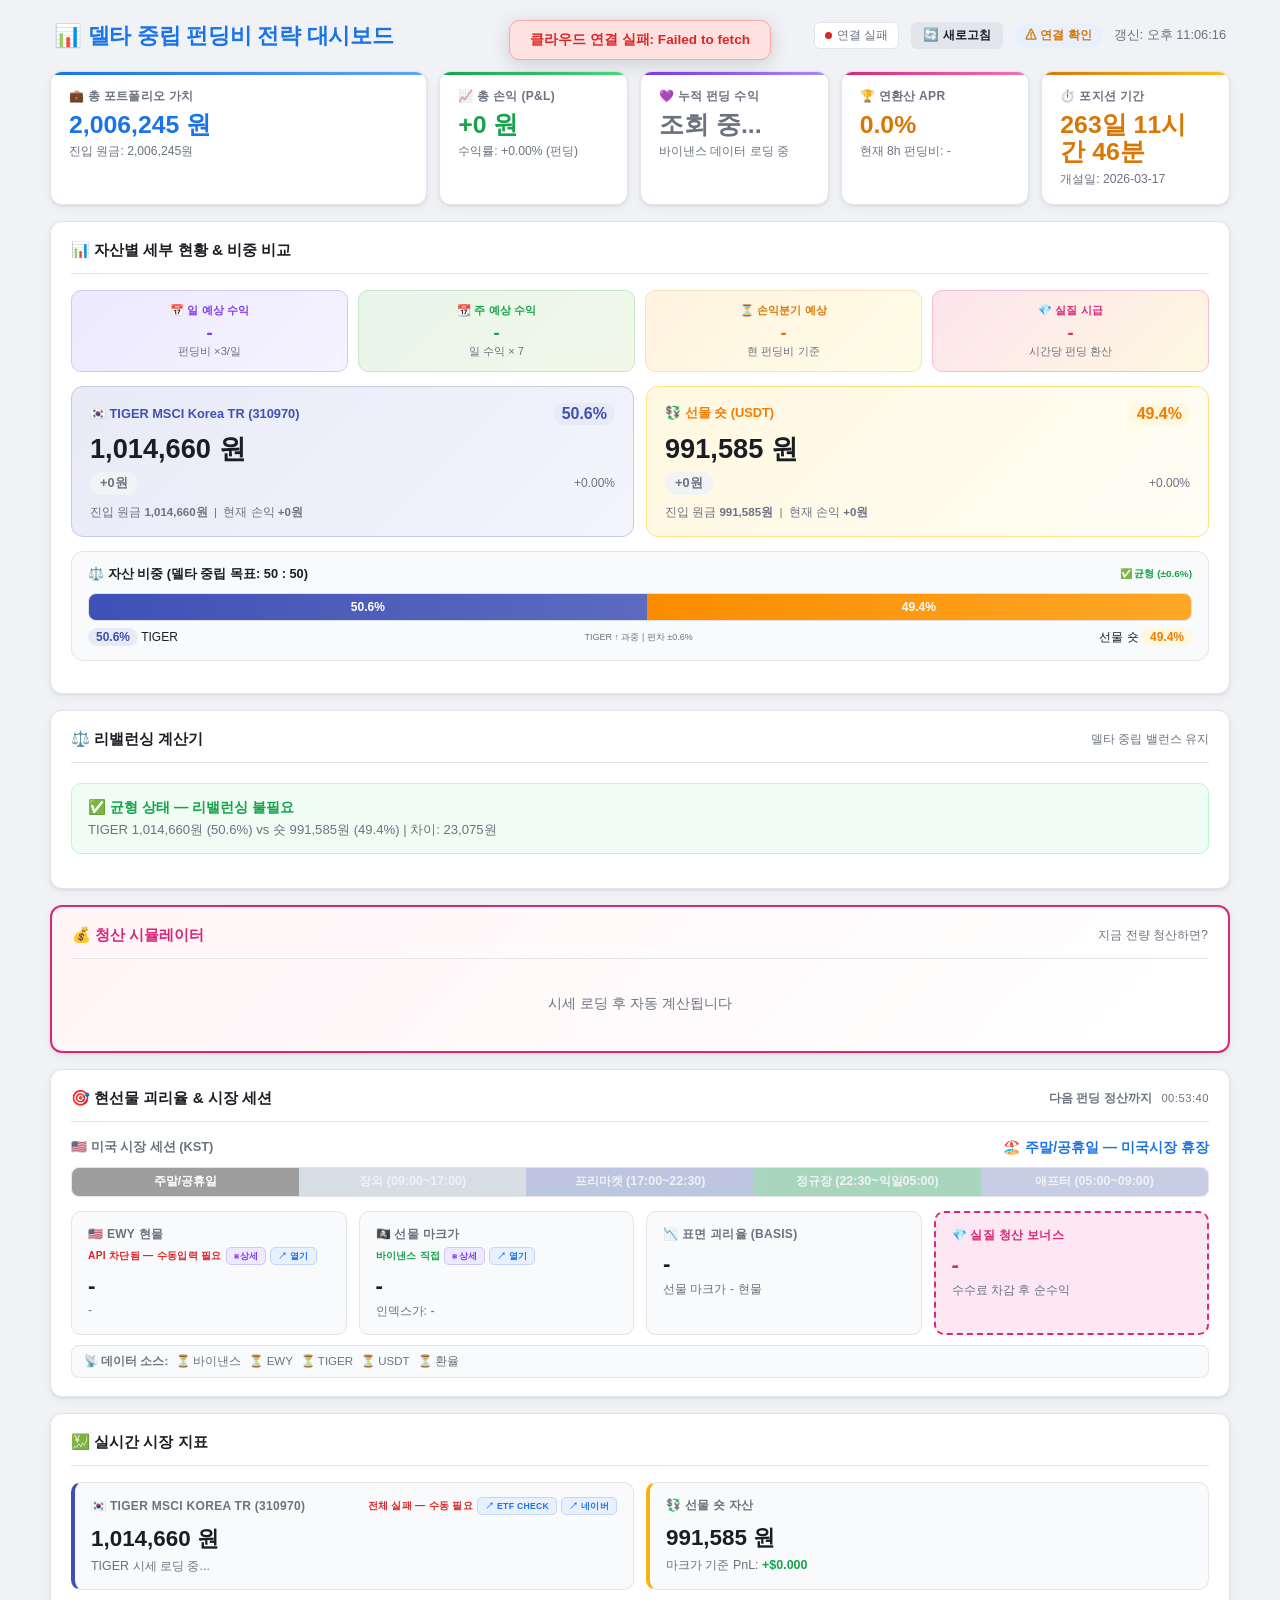
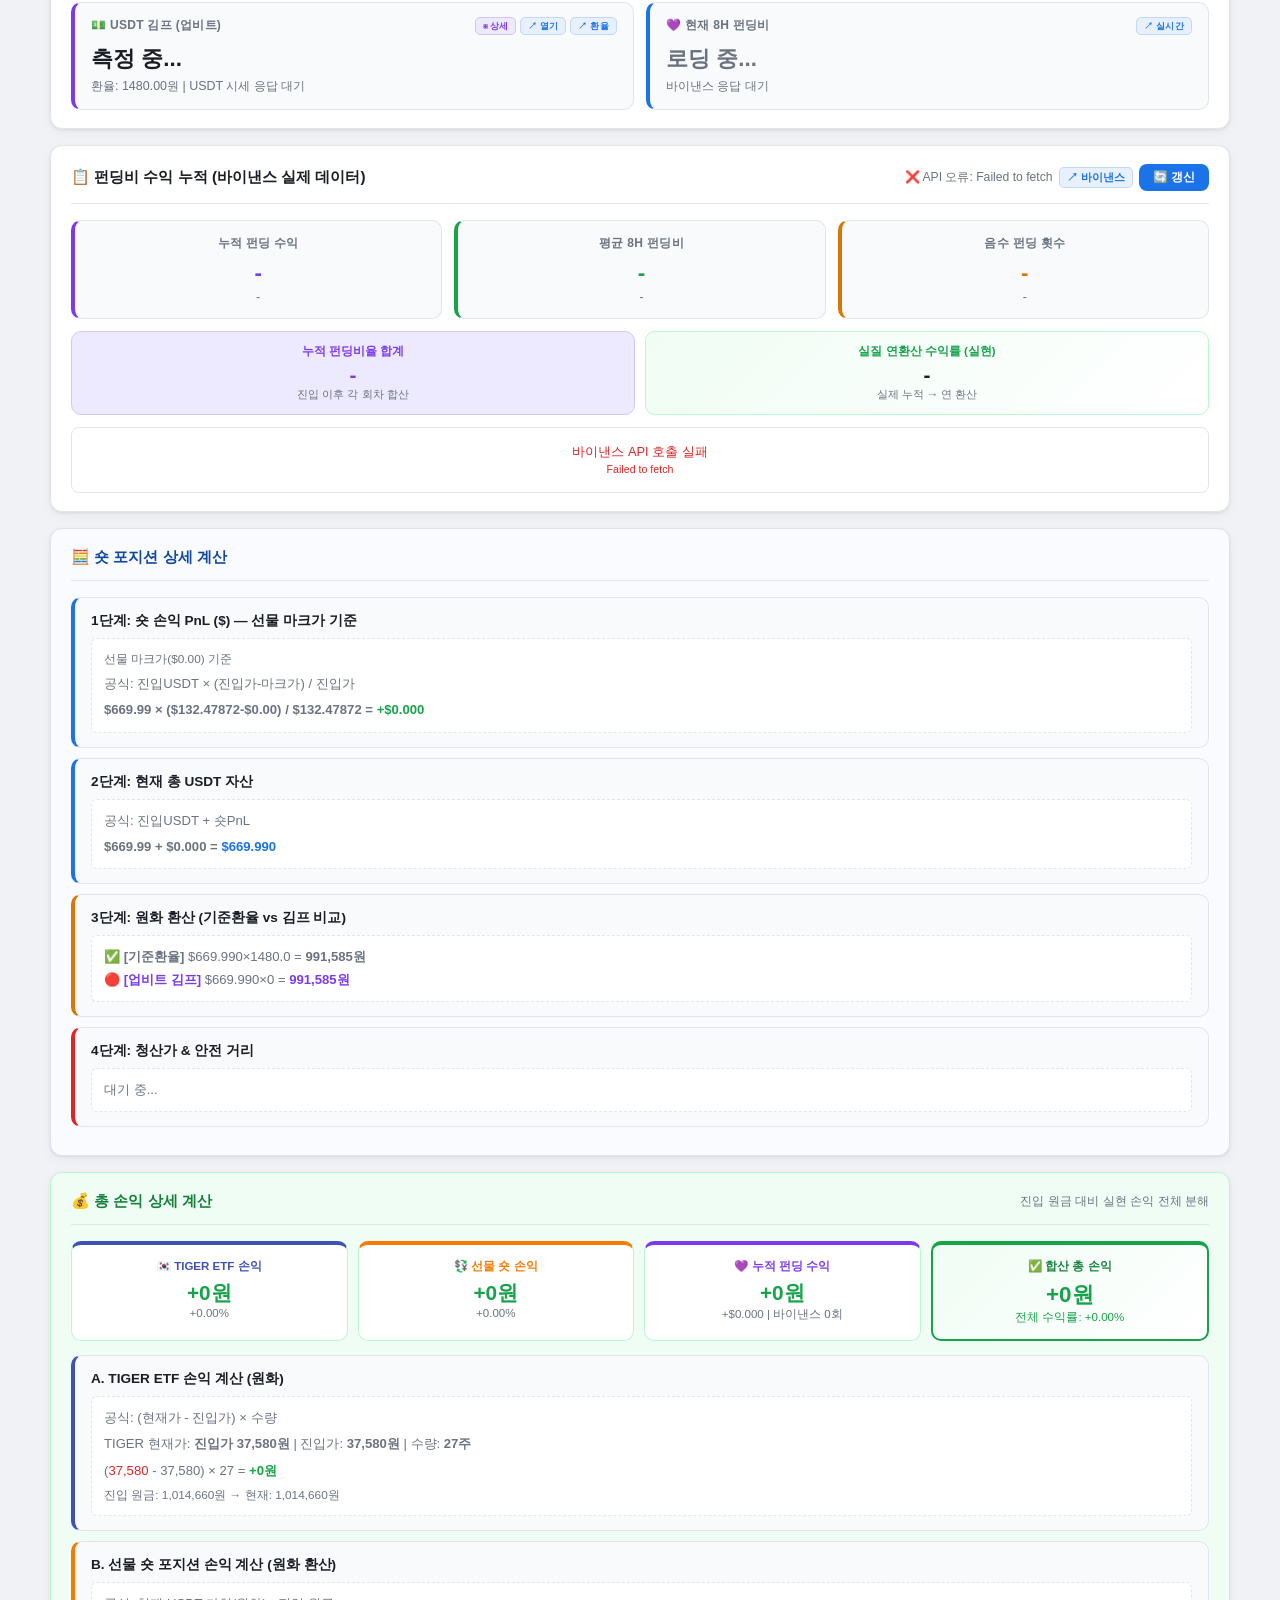
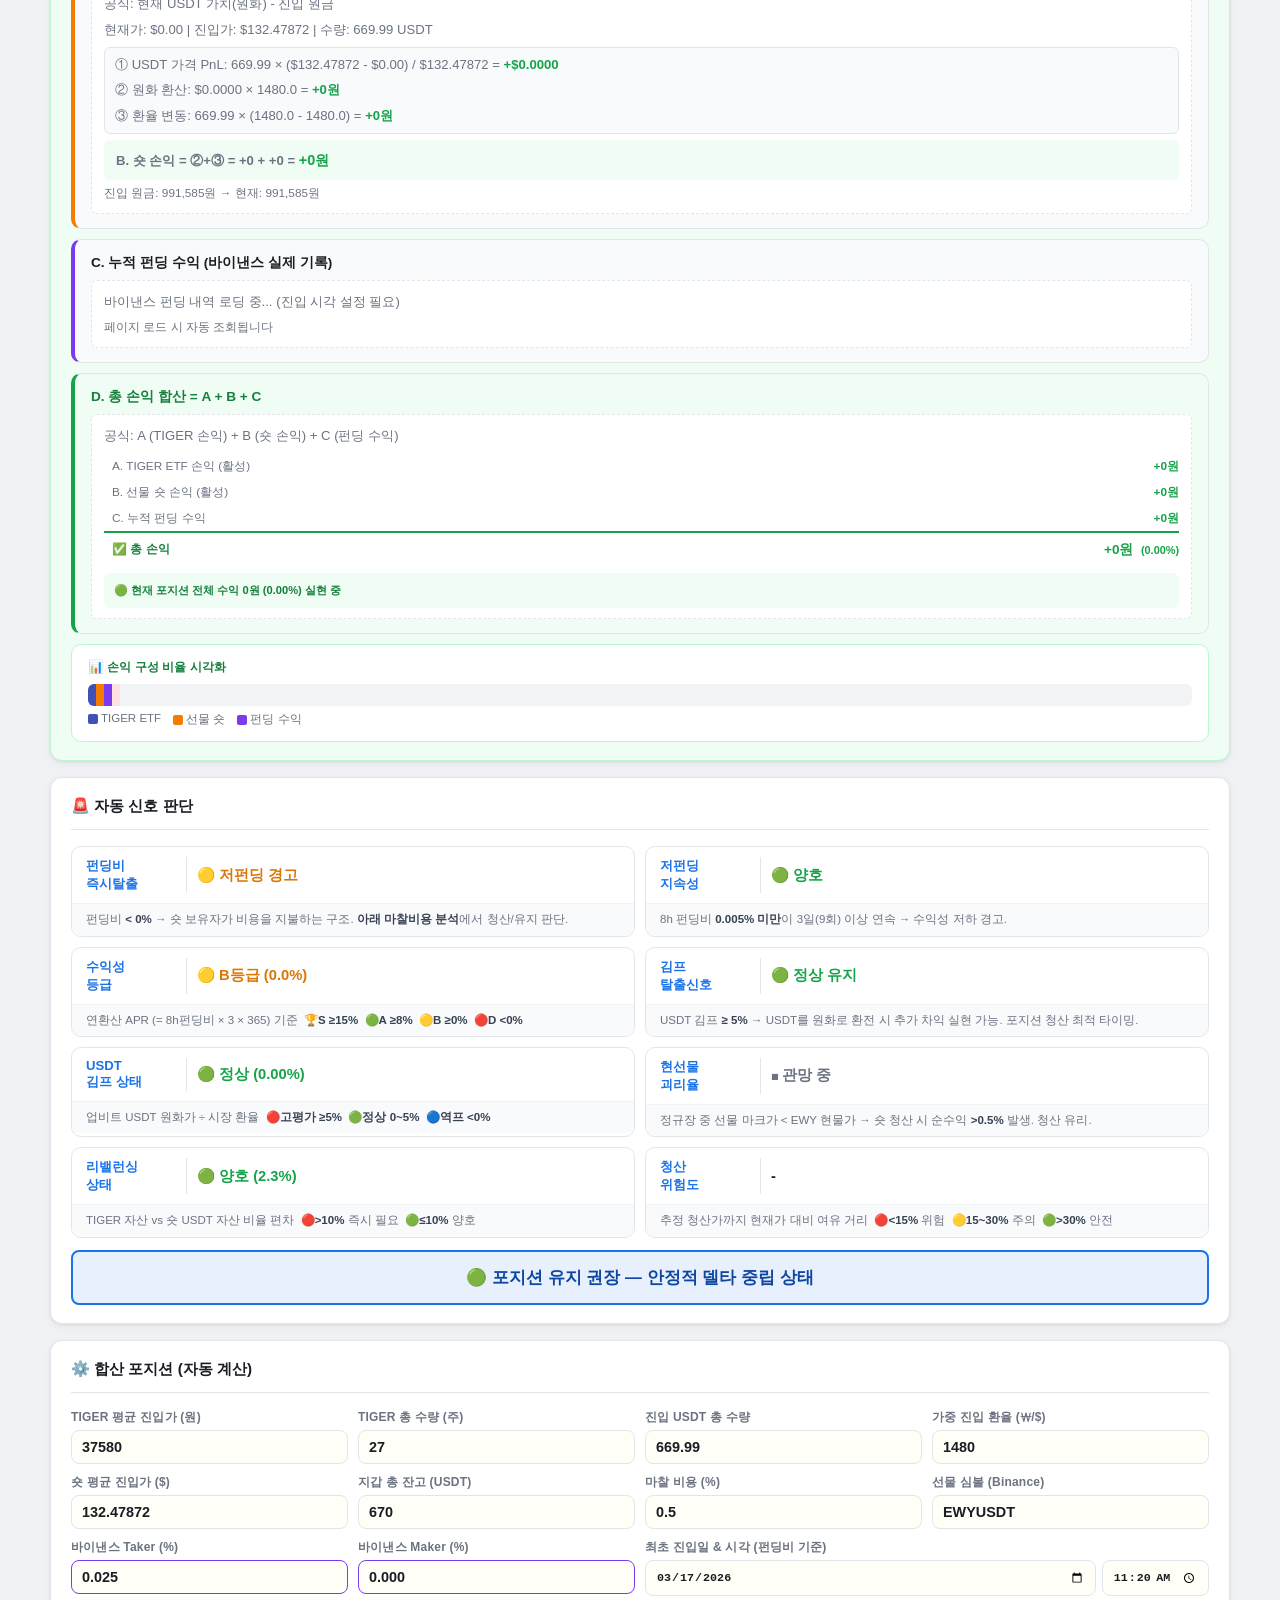
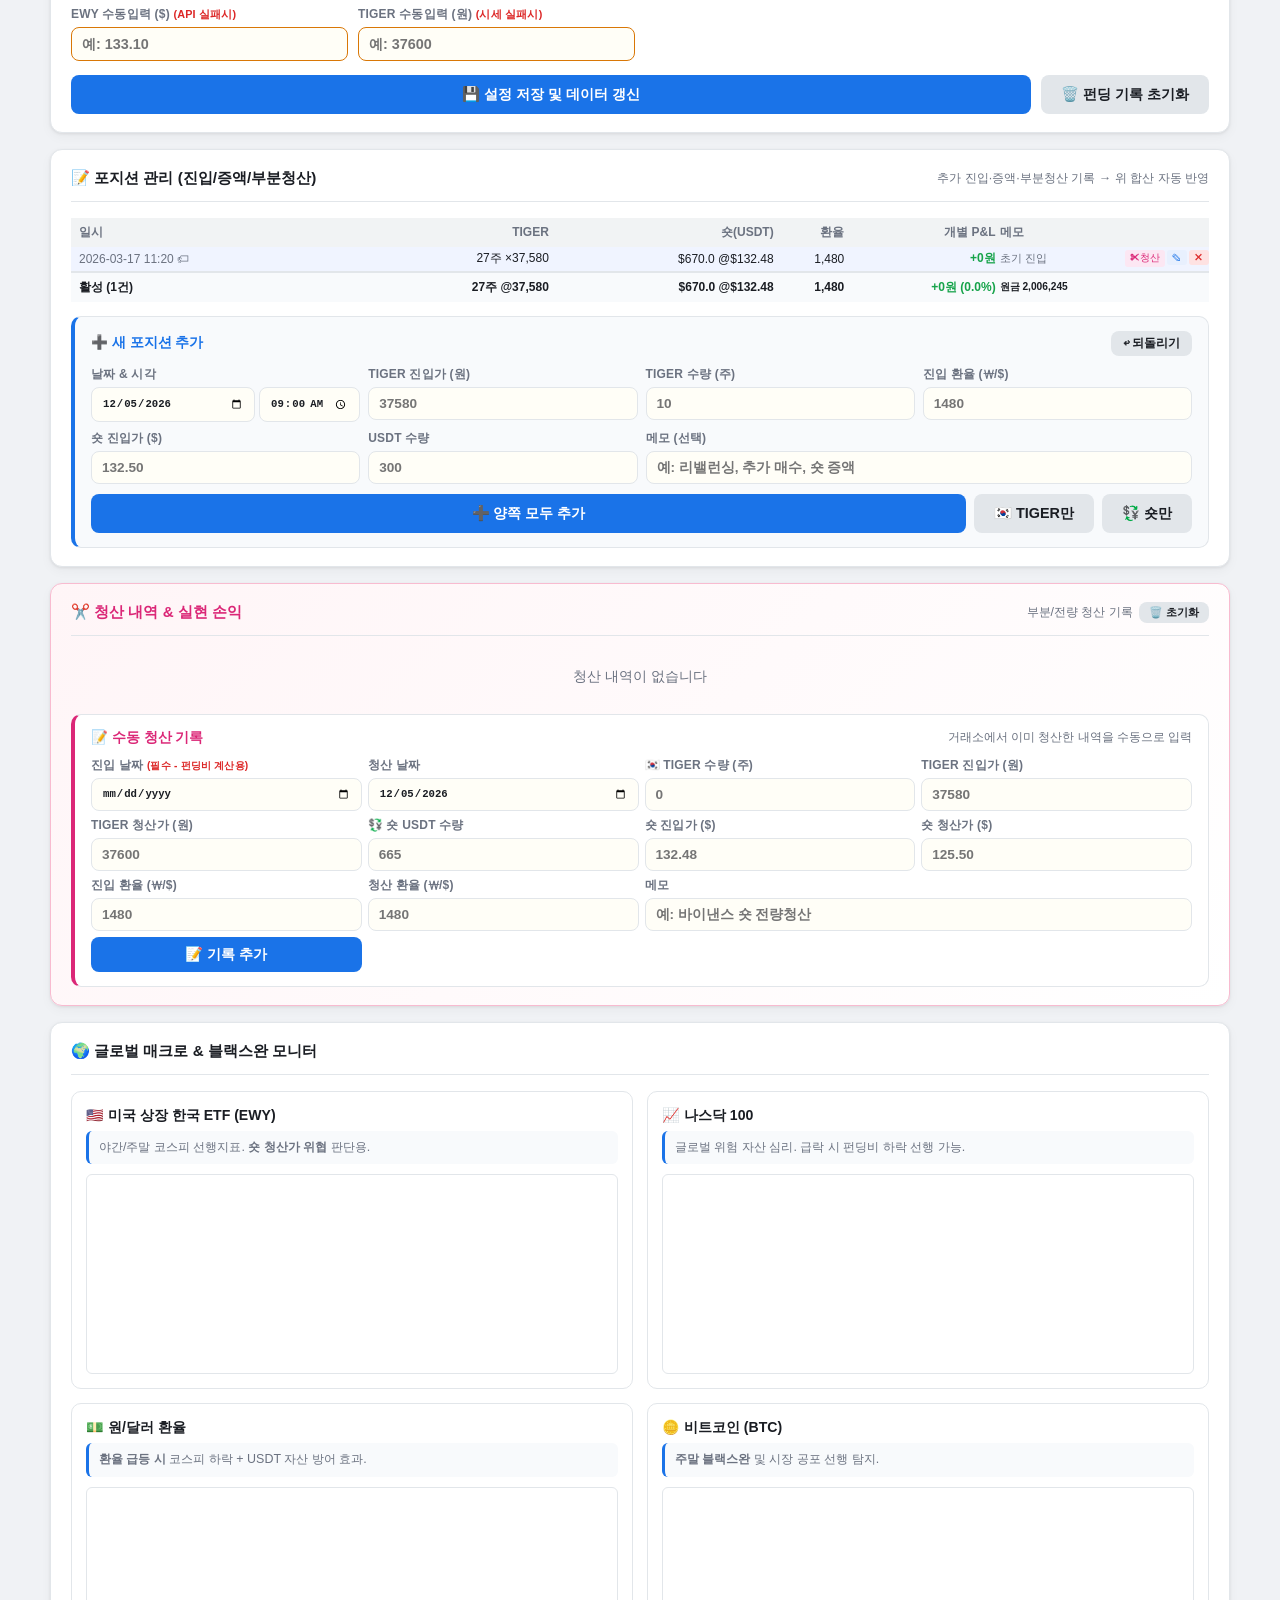
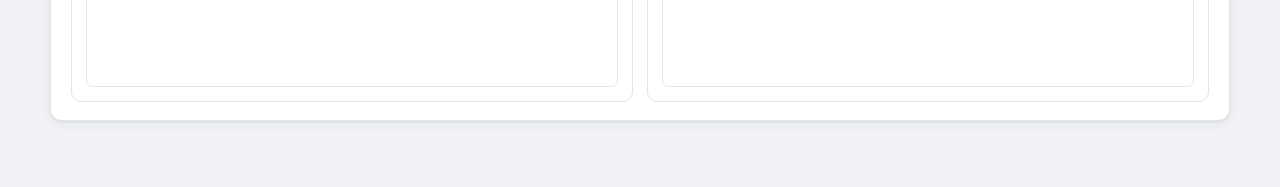
==== commit 9eae05e4: "Add files via upload" ====
--- a/delta_dashboard_v38_5.html
+++ b/delta_dashboard_v38_5.html
@@ -782,10 +782,10 @@
         <div class="input-grid">
             <div class="ig"><label>TIGER 평균 진입가 (원)</label><input type="number" id="i_etf_p" value="37580"></div>
             <div class="ig"><label>TIGER 총 수량 (주)</label><input type="number" id="i_etf_q" value="27"></div>
-            <div class="ig"><label>진입 USDT 총 수량</label><input type="number" id="i_usdt_q" value="665.06" step="0.01"></div>
+            <div class="ig"><label>진입 USDT 총 수량</label><input type="number" id="i_usdt_q" value="669.99" step="0.01"></div>
             <div class="ig"><label>가중 진입 환율 (₩/$)</label><input type="number" id="i_fx" value="1480"></div>
             <div class="ig"><label>숏 평균 진입가 ($)</label><input type="number" id="i_short_p" value="132.47872" step="0.01"></div>
-            <div class="ig"><label>지갑 총 잔고 (USDT)</label><input type="number" id="i_margin" value="671.5" step="0.01"></div>
+            <div class="ig"><label>지갑 총 잔고 (USDT)</label><input type="number" id="i_margin" value="670" step="0.01"></div>
             <div class="ig"><label>마찰 비용 (%)</label><input type="number" id="i_fee" value="0.5" step="0.01"></div>
             <div class="ig"><label>선물 심볼 (Binance)</label><input type="text" id="i_sym" value="EWYUSDT"></div>
             <div class="ig"><label>바이낸스 Taker (%)</label><input type="number" id="i_taker_fee" value="0.025" step="0.001" style="border-color:var(--purple);"></div>
@@ -800,8 +800,8 @@
         </div>
     </div>
 
-    <!-- ★ 데이터 동기화 -->
-    <div class="section" style="border:1px solid #d4c5f9;background:linear-gradient(135deg,#faf5ff,#fff);">
+    <!-- ★ 데이터 동기화 (숨김 처리 - 기능 유지) -->
+    <div class="section" style="border:1px solid #d4c5f9;background:linear-gradient(135deg,#faf5ff,#fff);display:none;">
         <div class="section-title" style="color:var(--purple);">
             ☁️ 데이터 동기화
             <span id="sync_status" style="font-size:0.82em;color:var(--sub);font-weight:400;">-</span>
@@ -935,7 +935,7 @@
                 <span style="font-size:0.72em;color:var(--sub);">거래소에서 이미 청산한 내역을 수동으로 입력</span>
             </div>
             <div style="display:grid;grid-template-columns:repeat(4,1fr);gap:6px;">
-                <div class="ig"><label>진입 날짜</label><input type="date" id="mc_entry_date" style="font-size:0.82em;" title="펀딩 수익 보존용"></div>
+                <div class="ig"><label>진입 날짜 <span style="color:var(--red);font-size:0.85em;">(필수 - 펀딩비 계산용)</span></label><input type="date" id="mc_entry_date" style="font-size:0.82em;" required title="펀딩비 누적 수익 계산에 필요합니다"></div>
                 <div class="ig"><label>청산 날짜</label><input type="date" id="mc_date" style="font-size:0.82em;"></div>
                 <div class="ig"><label>🇰🇷 TIGER 수량 (주)</label><input type="number" id="mc_etf_q" placeholder="0" style="font-size:0.85em;"></div>
                 <div class="ig"><label>TIGER 진입가 (원)</label><input type="number" id="mc_etf_entry" placeholder="37580" style="font-size:0.85em;"></div>
@@ -1056,6 +1056,55 @@
 var INPUT_IDS = ['i_etf_p','i_etf_q','i_usdt_q','i_fx','i_short_p',
                  'i_margin','i_fee','i_sym','i_open_date','i_open_time','i_ewy_manual','i_tiger_manual',
                  'i_taker_fee','i_maker_fee'];
+
+// ★ 펀딩 시작일 영구 저장 — 한 번 기록된 가장 이른 날짜는 절대 앞으로 이동하지 않음
+var FUNDING_START_LS = '_funding_earliest_start';
+
+function getEarliestFundingStartTs() {
+    var earliest = Infinity;
+    // 1) 현재 활성 포지션
+    getPositions().forEach(function(p) {
+        if (p.date) {
+            var ts = new Date(p.date + 'T' + (p.time || '00:00') + ':00').getTime();
+            if (!isNaN(ts) && ts < earliest) earliest = ts;
+        }
+    });
+    // 2) 청산된 포지션 (진입일 기준)
+    getClosedTrades().forEach(function(t) {
+        if (t.entryDate) {
+            var ts = new Date(t.entryDate + 'T' + (t.entryTime || '00:00') + ':00').getTime();
+            if (!isNaN(ts) && ts < earliest) earliest = ts;
+        }
+    });
+    // 3) 영구 저장된 최솟값 (포지션 삭제/수정돼도 보존)
+    var stored = parseInt(localStorage.getItem(FUNDING_START_LS) || '0');
+    if (stored > 0 && stored < earliest) earliest = stored;
+    return earliest === Infinity ? 0 : earliest;
+}
+
+function persistEarliestFundingStart(ts) {
+    if (!ts || isNaN(ts)) return;
+    var stored = parseInt(localStorage.getItem(FUNDING_START_LS) || '0');
+    if (stored === 0 || ts < stored) {
+        localStorage.setItem(FUNDING_START_LS, String(ts));
+    }
+}
+
+// 캐시된 레이트에서 수익만 재계산 (API 재호출 없음)
+function recalcIncomeFromCache() {
+    if (!_bfhData || !_bfhData.loaded || !_bfhData.rates || !_bfhData.rates.length) return;
+    var incomeUsd = 0;
+    _bfhData.rates.forEach(function(item) {
+        var r = parseFloat(item.fundingRate);
+        var usdtAtTime = getUsdtAtTime(item.fundingTime);
+        incomeUsd += usdtAtTime * r;
+    });
+    _bfhData.incomeUsd = incomeUsd;
+    var usdt_qty = parseFloat(gel('i_usdt_q') && gel('i_usdt_q').value || 0) || 0;
+    var fx = parseFloat(gel('i_fx') && gel('i_fx').value || 1) || 1;
+    renderBfhUI(usdt_qty, fx);
+    try { localStorage.setItem('bfh_cache', JSON.stringify(_bfhData)); } catch(e) {}
+}
 
 function loadSettings() {
     // 버전 확인 — 새 버전이면 이전 설정 초기화
@@ -1130,6 +1179,8 @@
         memo: '초기 진입'
     };
     if (p.etf_q > 0 || p.usdt_q > 0) {
+        var initTs = new Date(p.date + 'T' + (p.time || '00:00') + ':00').getTime();
+        if (!isNaN(initTs)) persistEarliestFundingStart(initTs);
         savePositions([p]);
     }
 }
@@ -1149,6 +1200,9 @@
         memo: (gel('np_memo') && gel('np_memo').value) || ''
     };
     if (pos.etf_q === 0 && pos.usdt_q === 0) { alert('TIGER 수량 또는 USDT 수량을 입력하세요'); return; }
+    // ★ 새 포지션 진입일을 영구 펀딩 시작일로 등록 (최솟값만 갱신)
+    var posTs = new Date(pos.date + 'T' + (pos.time || '00:00') + ':00').getTime();
+    if (!isNaN(posTs)) persistEarliestFundingStart(posTs);
     var list = getPositions();
     list.push(pos);
     savePositions(list);
@@ -1244,6 +1298,7 @@
         gel('i_etf_q').value = totalEtfQty;
     } else {
         gel('i_etf_q').value = 0;
+        gel('i_etf_p').value = 0;
     }
     // 숏 필드 업데이트 (0이면 0으로 설정)
     if (totalUsdtQty > 0) {
@@ -1254,10 +1309,26 @@
     } else {
         gel('i_usdt_q').value = '0';
         gel('i_margin').value = '0';
-    }
-    if (earliestDate !== '9999-99-99') gel('i_open_date').value = earliestDate;
+        gel('i_short_p').value = '0';
+        gel('i_fx').value = '0';
+    }
+    if (earliestDate !== '9999-99-99') {
+        // ★ i_open_date는 활성 포지션의 최솟값으로 갱신
+        gel('i_open_date').value = earliestDate;
+        // ★ 펀딩 시작일은 영구 저장 (뒤로만 이동, 앞으로 이동 금지)
+        var ts = new Date(earliestDate + 'T' + (earliestTime !== '99:99' ? earliestTime : '00:00') + ':00').getTime();
+        persistEarliestFundingStart(ts);
+    }
     if (earliestTime !== '99:99') gel('i_open_time').value = earliestTime;
-    saveAndFetch();
+
+    // ★ INPUT_IDS 저장 후 시세만 갱신, 펀딩은 캐시에서 재계산
+    INPUT_IDS.forEach(function(id) {
+        var el = gel(id);
+        if (el) localStorage.setItem(id, el.value);
+    });
+    fetchData();
+    recalcIncomeFromCache(); // API 재호출 없이 캐시에서 수익 재계산
+    autoCloudPush();
 }
 
 var _editingPosId = 0; // 현재 편집 중인 포지션 ID
@@ -1366,6 +1437,9 @@
         var fxDiff = closeUsdtQ * (closeFx - (p.fx || closeFx));
         shortPnl = shortPnlUsd * closeFx + fxDiff; // 원화
     }
+    // NaN 방지
+    tigerPnl = isNaN(tigerPnl) ? 0 : tigerPnl;
+    shortPnl = isNaN(shortPnl) ? 0 : shortPnl;
 
     var trade = {
         id: Date.now(),
@@ -1408,12 +1482,12 @@
     if (list[idx].etf_q <= 0 && list[idx].usdt_q <= 0) {
         list.splice(idx, 1);
     }
-    savePositions(list);
-
-    // 청산 내역 저장
+    // 청산 내역 먼저 저장 (crash 시 데이터 손실 방지)
     var trades = getClosedTrades();
     trades.push(trade);
     saveClosedTrades(trades);
+
+    savePositions(list);
 
     _closingPosId = 0;
     syncPositionsToInputs();
@@ -1466,6 +1540,7 @@
 
     // ★ 수동 기록용 진입 날짜 (펀딩 수익 유지용)
     var mcEntryDate = (gel('mc_entry_date') && gel('mc_entry_date').value) || '';
+    if (!mcEntryDate) { alert('진입 날짜를 입력하세요.\n펀딩비 누적 수익 계산에 필요합니다.'); return; }
     var trade = {
         id: Date.now(),
         posId: 0,
@@ -1577,6 +1652,15 @@
         setText('cs_tiger', pnlSign(totalTiger)+Math.round(totalTiger).toLocaleString()+'원', pnlColor(totalTiger));
         setText('cs_short', pnlSign(totalShort)+Math.round(totalShort).toLocaleString()+'원', pnlColor(totalShort));
         setVal('cs_count', trades.length+'건 청산');
+    }
+
+    // 수동 청산 폼: 활성 포지션이 1개이면 진입 날짜 자동 채우기
+    var mcDateEl = gel('mc_entry_date');
+    if (mcDateEl && !mcDateEl.value) {
+        var activePos = getPositions();
+        if (activePos.length === 1 && activePos[0].date) {
+            mcDateEl.value = activePos[0].date;
+        }
     }
 }
 
@@ -1704,6 +1788,8 @@
         } else {
             // ── 표시 모드 ──
             var dateStr = (p.date||'') + ' ' + (p.time||'');
+            var hasPartialClose = getClosedTrades().some(function(t){ return t.posId === p.id; });
+            if (hasPartialClose) dateStr += ' <span style="background:#fce4ec;color:var(--pink);font-size:0.75em;padding:1px 4px;border-radius:3px;font-weight:600;">부분청산</span>';
             var pnlStr = pnl.totalEntry > 0 ? '<span style="color:'+pnlColor(pnl.totalPnl)+';font-weight:700;">'+pnlSign(pnl.totalPnl)+Math.round(pnl.totalPnl).toLocaleString()+'원</span>' : '—';
             var hasAnySide = (p.etf_q > 0 || p.usdt_q > 0);
             html += '<tr style="border-bottom:1px solid #f1f3f4;'+(isFirst?'background:#f0f4ff;':'')+'">'
@@ -1714,7 +1800,7 @@
                 +'<td style="text-align:right;">'+pnlStr+'</td>'
                 +'<td style="padding:5px 4px;color:var(--sub);font-size:0.9em;max-width:60px;overflow:hidden;text-overflow:ellipsis;">'+(p.memo||'')+'</td>'
                 +'<td style="white-space:nowrap;">'
-                +(hasAnySide?'<button onclick="startClosePosition('+p.id+')" style="background:var(--pink-light);color:var(--pink);border:none;border-radius:3px;cursor:pointer;font-size:0.8em;padding:2px 5px;margin-right:2px;" title="부분청산">✂</button>':'')
+                +(hasAnySide?'<button onclick="startClosePosition('+p.id+')" style="background:var(--pink-light);color:var(--pink);border:none;border-radius:3px;cursor:pointer;font-size:0.8em;padding:2px 5px;margin-right:2px;" title="부분청산">✂청산</button>':'')
                 +'<button onclick="editPosition('+p.id+')" style="background:var(--blue-light);color:var(--blue);border:none;border-radius:3px;cursor:pointer;font-size:0.8em;padding:2px 5px;margin-right:2px;" title="수정">✎</button>'
                 +'<button onclick="removePosition('+p.id+')" style="background:var(--red-light);color:var(--red);border:none;border-radius:3px;cursor:pointer;font-size:0.8em;padding:2px 5px;" title="삭제">✕</button>'
                 +'</td></tr>';
@@ -1780,7 +1866,7 @@
     closed.forEach(function(t) {
         if (t.usdt_q > 0 && t.entryDate) {
             var entryTs = new Date((t.entryDate) + 'T' + (t.entryTime||'00:00') + ':00').getTime();
-            var closeTs = new Date((t.closeDate||'2099-12-31') + 'T' + (t.closeTime||'23:59') + ':00').getTime();
+            var closeTs = new Date((t.closeDate||new Date().toISOString().split('T')[0]) + 'T' + (t.closeTime||'23:59') + ':00').getTime();
             if (timestamp >= entryTs && timestamp <= closeTs) {
                 total += t.usdt_q;
             }
@@ -1966,18 +2052,33 @@
     var sym      = (gel('i_sym')&&gel('i_sym').value||'EWYUSDT').trim().toUpperCase();
     var usdt_qty = parseFloat(gel('i_usdt_q')&&gel('i_usdt_q').value||0) || 0;
     var fx       = parseFloat(gel('i_fx')&&gel('i_fx').value||1) || 1;
-    var dateStr  = gel('i_open_date')&&gel('i_open_date').value || '';
-    var timeStr  = (gel('i_open_time')&&gel('i_open_time').value) || '00:00';
     var statusEl = gel('bfh_status');
     var logEl    = gel('bfh_log');
 
-    if (!dateStr) {
-        if (logEl) logEl.innerHTML = '<div style="padding:16px;text-align:center;color:var(--amber);">⚠ 진입 날짜를 먼저 설정해주세요</div>';
-        return;
-    }
-    var startTs = new Date(dateStr + 'T' + timeStr + ':00').getTime();
+    // ★ 항상 가장 이른 날짜(영구 저장값 포함)를 시작 시각으로 사용
+    var startTs = getEarliestFundingStartTs();
+    if (!startTs) {
+        // fallback: i_open_date 필드
+        var dateStr = gel('i_open_date')&&gel('i_open_date').value || '';
+        var timeStr = (gel('i_open_time')&&gel('i_open_time').value) || '00:00';
+        if (!dateStr) {
+            if (logEl) logEl.innerHTML = '<div style="padding:16px;text-align:center;color:var(--amber);">⚠ 진입 날짜를 먼저 설정해주세요</div>';
+            return;
+        }
+        startTs = new Date(dateStr + 'T' + timeStr + ':00').getTime();
+    }
     if (isNaN(startTs)) {
         if(logEl) logEl.innerHTML='<div style="padding:16px;text-align:center;color:var(--red);">날짜 형식 오류</div>';
+        return;
+    }
+    // 영구 저장 (최솟값만 갱신)
+    persistEarliestFundingStart(startTs);
+
+    // ★ 이미 해당 기간의 레이트가 캐시에 있으면 API 재호출 없이 수익만 재계산
+    if (_bfhData && _bfhData.loaded && _bfhData.rates && _bfhData.rates.length > 0 &&
+        _bfhData.periodStart <= startTs + 28800000 /* 8h tolerance */) {
+        recalcIncomeFromCache();
+        if (statusEl) statusEl.textContent = '✅ '+_bfhData.count+'건 (캐시)';
         return;
     }
     if (statusEl) statusEl.textContent = '⏳ 로딩...';
@@ -2625,16 +2726,8 @@
     if (!_editingPosId && !_closingPosId) renderPositionList();
 
     var total_pct=principal>0?(total_pnl/principal)*100:0;
-    var realized_for_total = getTotalRealizedPnl();
-    var closed_capital = getClosedEntryCapital(); // 청산 시 반환된 원금
-    var total_krw_incl = total_krw + realized_for_total + closed_capital; // 활성 가치 + 반환 원금 + 실현 손익
-    setText('sv_total', Math.round(total_krw_incl).toLocaleString()+' 원', C.BLUE);
-    if (realized_for_total !== 0 || closed_capital > 0) {
-        var closedTotal = closed_capital + realized_for_total; // 청산으로 회수한 총액
-        setVal('ss_total','활성: '+Math.round(total_krw).toLocaleString()+'원 + 청산 회수: '+Math.round(closedTotal).toLocaleString()+'원');
-    } else {
-        setVal('ss_total','진입 원금: '+Math.round(principal).toLocaleString()+'원');
-    }
+    setText('sv_total', Math.round(total_krw).toLocaleString()+' 원', C.BLUE);
+    setVal('ss_total','진입 원금: '+Math.round(principal).toLocaleString()+'원');
     setText('sv_apr',apr.toFixed(1)+'%', apr>=15?C.PINK:apr>=8?C.GREEN:apr>=0?C.AMBER:C.RED);
     // ★ 현재 실시간 펀딩비를 APR 카드 하단에 표시
     if (mark_price > 0) {
@@ -3664,7 +3757,7 @@
 }
 
 // ── 데이터 동기화: 내보내기/가져오기 ──
-var SYNC_KEYS = ['positions','closedTrades','bfh_cache','_dash_ver',
+var SYNC_KEYS = ['positions','closedTrades','bfh_cache','_dash_ver','_funding_earliest_start',
     'i_etf_p','i_etf_q','i_usdt_q','i_fx','i_short_p','i_margin','i_fee','i_sym',
     'i_open_date','i_open_time','i_ewy_manual','i_tiger_manual','i_taker_fee','i_maker_fee'];
 
